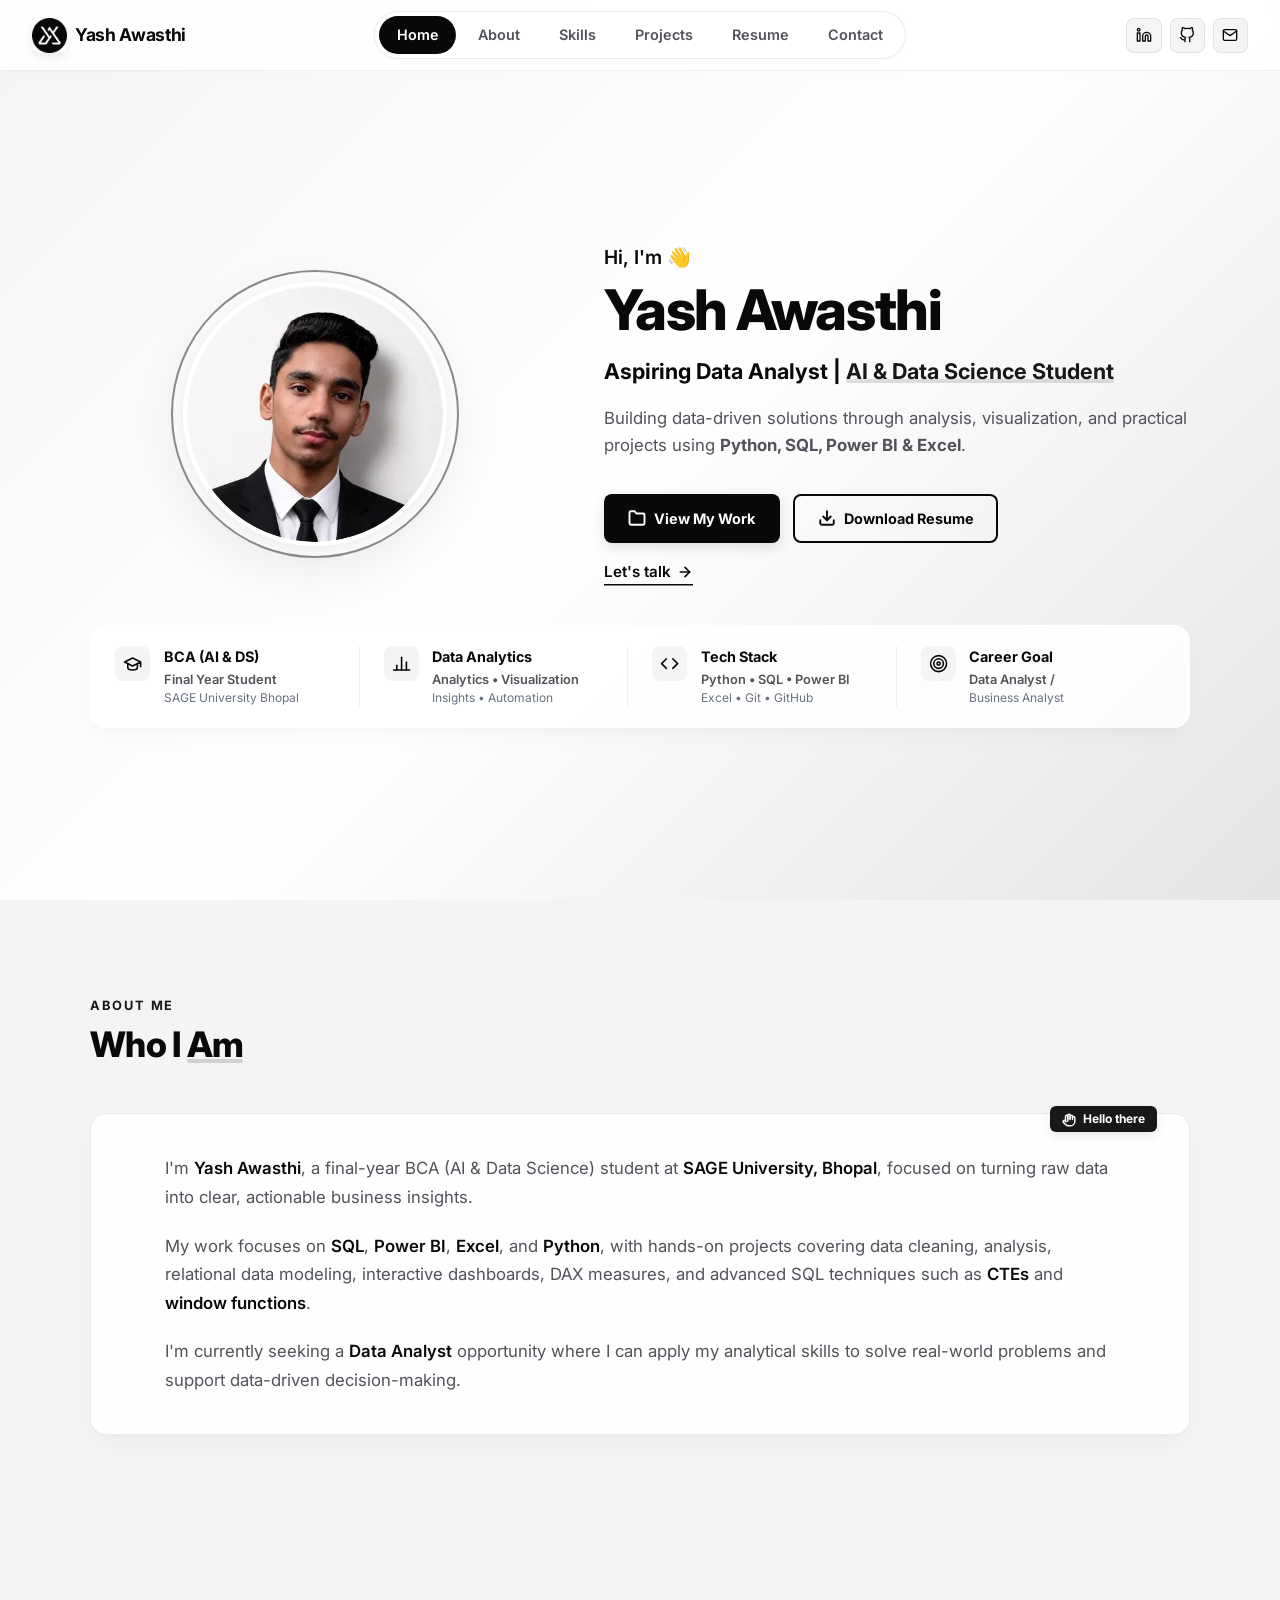
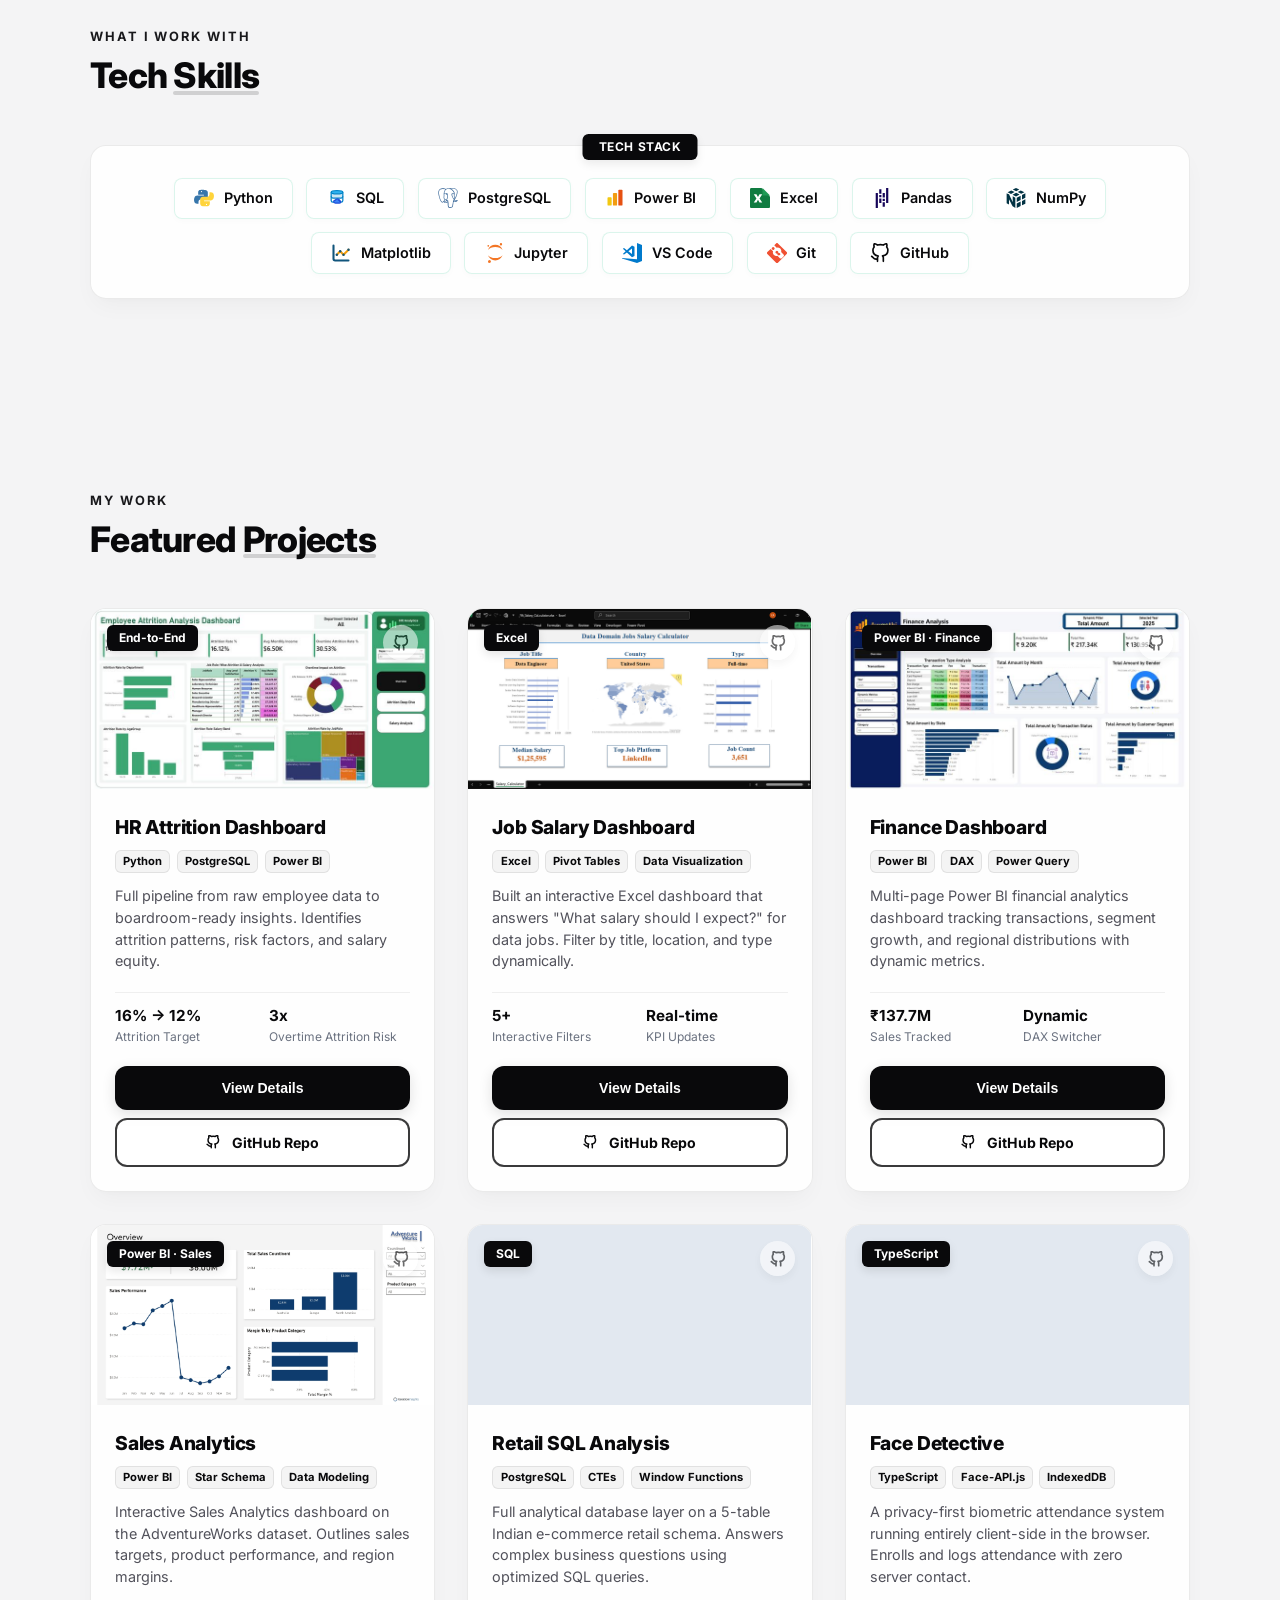
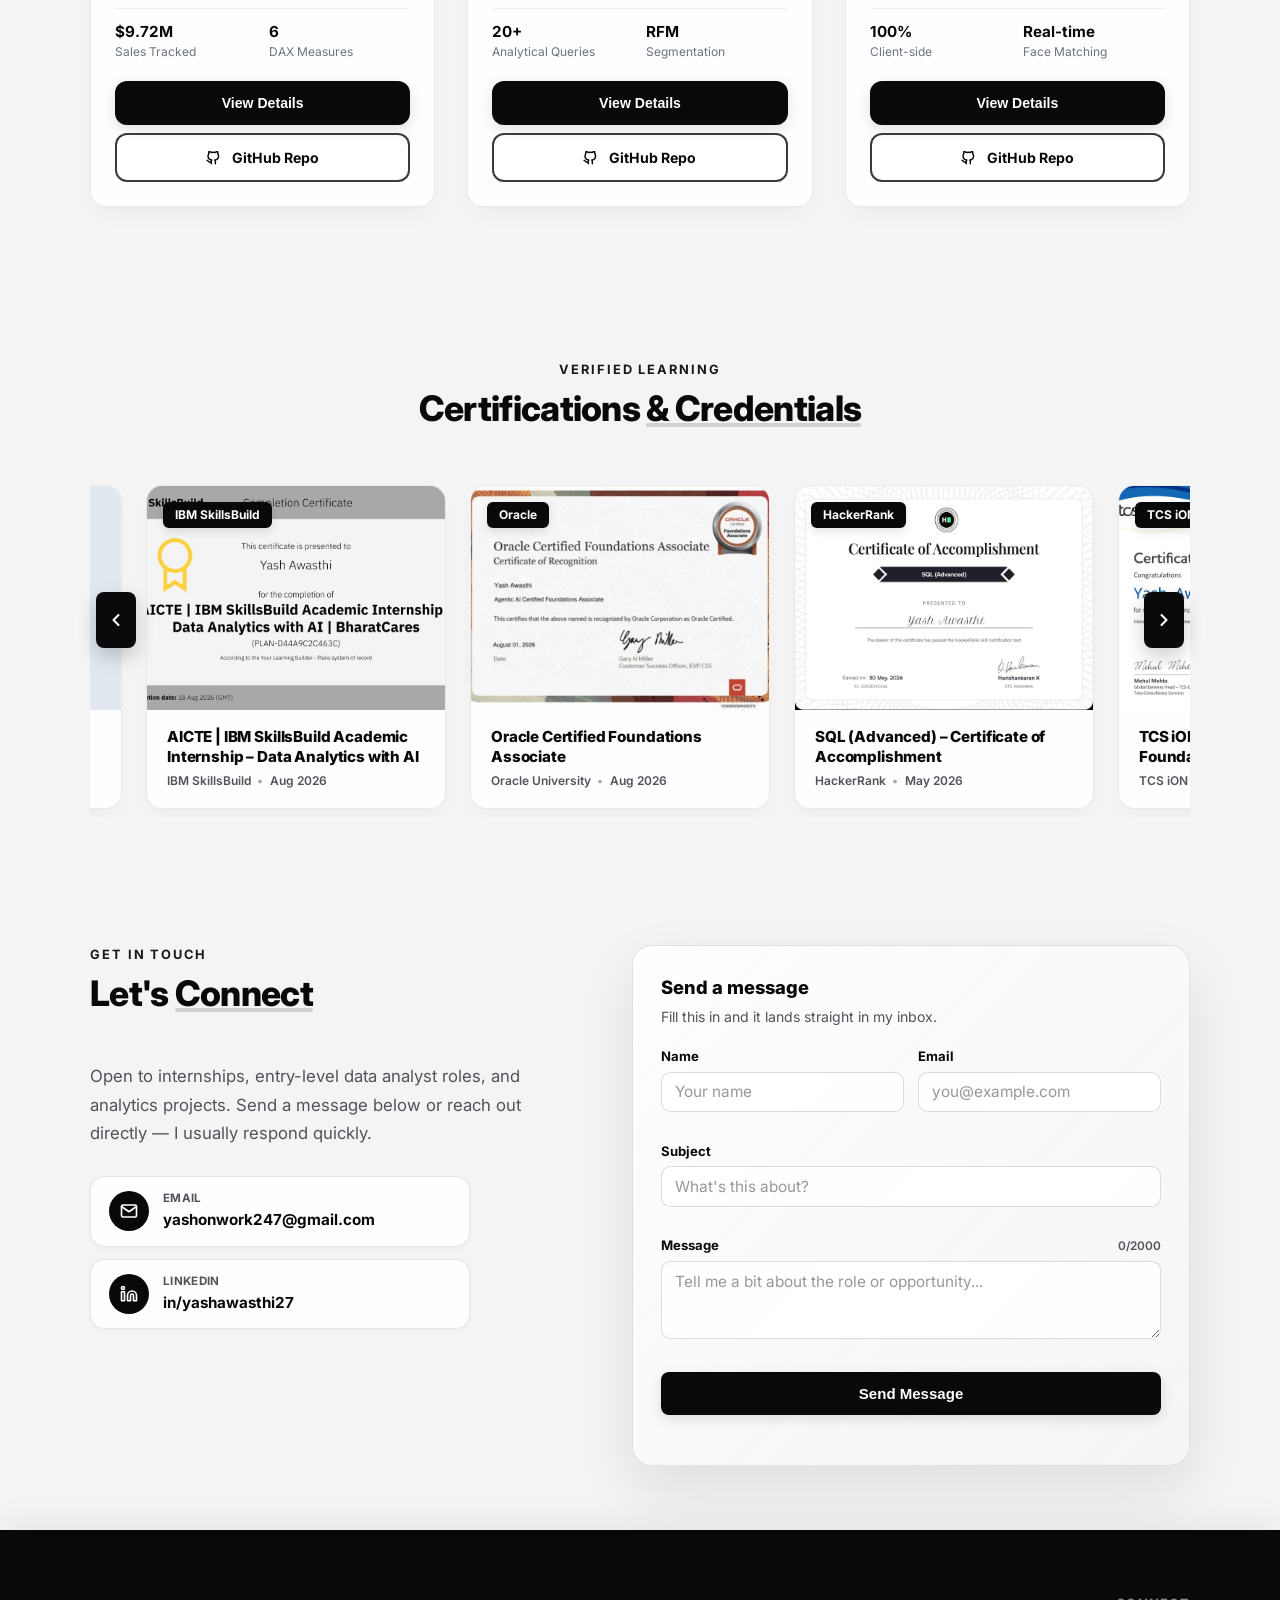
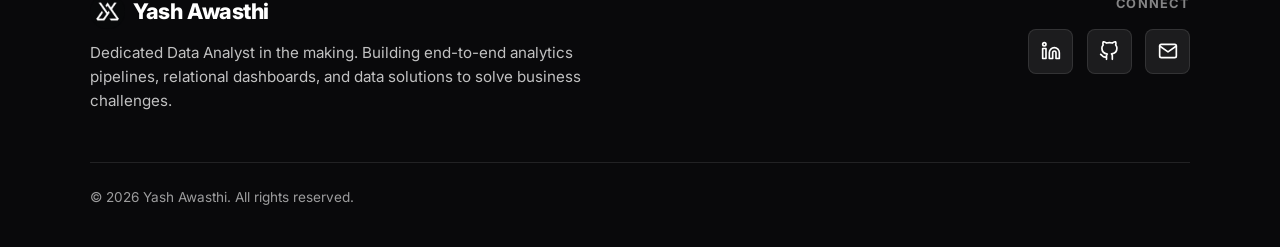
==== index.html @ 6912cba7 "Fix line break in certification title for better readability" ====
<!DOCTYPE html>
<html lang="en" class="preload">

<head>
    <meta charset="UTF-8">
    <meta http-equiv="Cache-Control" content="no-cache, no-store, must-revalidate">
    <meta http-equiv="Pragma" content="no-cache">
    <meta http-equiv="Expires" content="0">
    <meta name="viewport" content="width=device-width, initial-scale=1.0">
    <meta name="description"
        content="Portfolio of Yash Awasthi - Aspiring Data Analyst. Explore my projects in Python, SQL, Power BI & Excel.">
    <meta name="theme-color" content="#09090b">
    <title>Yash Awasthi | Portfolio</title>
    <link rel="canonical" href="https://yashawasthi27.github.io/Portfolio/">
    <link rel="icon" type="image/png" sizes="32x32" href="images/title_logo.png">
    <link rel="apple-touch-icon" sizes="180x180" href="images/title_logo.png">

    <!-- Open Graph / Facebook / LinkedIn / WhatsApp preview --->
    <meta property="og:type" content="website">
    <meta property="og:url" content="https://yashawasthi27.github.io/Portfolio/">
    <meta property="og:title" content="Yash Awasthi | Data Analyst Portfolio">
    <meta property="og:description"
        content="Aspiring Data Analyst. Explore my projects in Python, SQL, Power BI & Excel.">
    <meta property="og:image" content="https://yashawasthi27.github.io/Portfolio/images/og-banner.png">
    <meta property="og:image:width" content="1200">
    <meta property="og:image:height" content="630">
    <meta property="og:image:alt" content="Yash Awasthi - Aspiring Data Analyst Portfolio">
    <meta property="og:site_name" content="Yash Awasthi Portfolio">

    <!-- Twitter Card -->
    <meta name="twitter:card" content="summary_large_image">
    <meta name="twitter:title" content="Yash Awasthi | Data Analyst Portfolio">
    <meta name="twitter:description"
        content="Aspiring Data Analyst. Explore my projects in Python, SQL, Power BI & Excel.">
    <meta name="twitter:image" content="https://yashawasthi27.github.io/Portfolio/images/og-banner.png">

    <link rel="preconnect" href="https://fonts.googleapis.com">
    <link rel="preconnect" href="https://fonts.gstatic.com" crossorigin>
    <link rel="dns-prefetch" href="https://fonts.googleapis.com">
    <link rel="dns-prefetch" href="https://fonts.gstatic.com">
    <link rel="preconnect" href="https://raw.githubusercontent.com">
    <link rel="dns-prefetch" href="https://raw.githubusercontent.com">
    <link href="https://fonts.googleapis.com/css2?family=Inter:wght@400;600;700;800&display=block" rel="stylesheet">
    <link rel="stylesheet" href="./index.css?v=19">

    <!-- Marked.js for markdown parsing -->
    <script src="https://cdn.jsdelivr.net/npm/marked/marked.min.js" defer></script>

    <!-- Lenis smooth-scroll: loaded + initialized before the main deferred
         script below runs (defer scripts execute in source order), and
         gracefully no-ops if the CDN is blocked or the user prefers
         reduced motion (see the main script's Lenis init block). -->
    <link rel="stylesheet" href="https://unpkg.com/lenis@1.3.26/dist/lenis.css">
    <script src="https://unpkg.com/lenis@1.3.26/dist/lenis.min.js" defer></script>

    <!-- Structured data for search engines -->
    <script type="application/ld+json">
    {
        "@context": "https://schema.org",
        "@type": "Person",
        "name": "Yash Awasthi",
        "url": "https://yashawasthi27.github.io/Portfolio/",
        "image": "https://yashawasthi27.github.io/Portfolio/images/og-banner.png",
        "jobTitle": "Aspiring Data Analyst",
        "email": "mailto:yashonwork247@gmail.com",
        "sameAs": [
            "https://www.linkedin.com/in/yashawasthi27/",
            "https://github.com/yashawasthi27"
        ],
        "alumniOf": {
            "@type": "CollegeOrUniversity",
            "name": "SAGE University, Bhopal"
        },
        "knowsAbout": ["Python", "SQL", "Power BI", "Excel", "Data Analysis"]
    }
    </script>
</head>

<body class="preload" oncontextmenu="return false;">

    <!-- Fixed background -->
    <div class="bg-fixed"></div>

    <!-- ════════════ NAVBAR ════════════ -->
    <header class="navbar">
        <a href="#hero" class="logo-container">
            <img src="images/title_logo.png" alt="YA Logo" class="logo-symbol">
            <span class="logo-text">Yash Awasthi</span>
        </a>
        <nav class="nav-pill" id="mainNav">
            <a href="#hero" class="nav-link active" data-section="hero">Home</a>
            <a href="#about" class="nav-link" data-section="about">About</a>
            <a href="#skills" class="nav-link" data-section="skills">Skills</a>
            <a href="#projects" class="nav-link" data-section="projects">Projects</a>
            <a href="resume/Yash_Awasthi_Resume.pdf" class="nav-link resume-preview-trigger"
                rel="noopener noreferrer">Resume</a>
            <a href="#contact" class="nav-link" data-section="contact">Contact</a>
        </nav>
        <div class="navbar-right">
            <div class="navbar-socials">
                <a href="https://www.linkedin.com/in/yashawasthi27/" target="_blank" rel="noopener noreferrer"
                    class="navbar-social-btn">
                    <svg xmlns="http://www.w3.org/2000/svg" width="16" height="16" viewBox="0 0 24 24" fill="none"
                        stroke="currentColor" stroke-width="2" stroke-linecap="round" stroke-linejoin="round">
                        <path d="M16 8a6 6 0 0 1 6 6v7h-4v-7a2 2 0 0 0-4 0v7h-4v-7a6 6 0 0 1 6-6z"></path>
                        <rect x="2" y="9" width="4" height="12"></rect>
                        <circle cx="4" cy="4" r="2"></circle>
                    </svg>
                </a>
                <a href="https://github.com/yashawasthi27" target="_blank" rel="noopener noreferrer"
                    class="navbar-social-btn">
                    <svg xmlns="http://www.w3.org/2000/svg" width="16" height="16" viewBox="0 0 24 24" fill="none"
                        stroke="currentColor" stroke-width="2" stroke-linecap="round" stroke-linejoin="round">
                        <path
                            d="M9 19c-5 1.5-5-2.5-7-3m14 6v-3.87a3.37 3.37 0 0 0-.94-2.61c3.14-.35 6.44-1.54 6.44-7A5.44 5.44 0 0 0 20 4.77 5.07 5.07 0 0 0 19.91 1S18.73.65 16 2.48a13.38 13.38 0 0 0-7 0C6.27.65 5.09 1 5.09 1A5.07 5.07 0 0 0 5 4.77a5.44 5.44 0 0 0-1.5 3.78c0 5.42 3.3 6.61 6.44 7A3.37 3.37 0 0 0 9 18.13V22">
                        </path>
                    </svg>
                </a>
                <a href="mailto:yashonwork247@gmail.com" class="navbar-social-btn" id="heroEmailBtn">
                    <svg xmlns="http://www.w3.org/2000/svg" width="16" height="16" viewBox="0 0 24 24" fill="none"
                        stroke="currentColor" stroke-width="2" stroke-linecap="round" stroke-linejoin="round">
                        <path d="M4 4h16c1.1 0 2 .9 2 2v12c0 1.1-.9 2-2 2H4c-1.1 0-2-.9-2-2V6c0-1.1.9-2 2-2z">
                        </path>
                        <polyline points="22,6 12,13 2,6"></polyline>
                    </svg>
                </a>
            </div>
            <button class="hamburger-btn" id="menuToggle">
                <span class="bar"></span>
                <span class="bar"></span>
                <span class="bar"></span>
            </button>
        </div>
    </header>

    <!-- Mobile Dropdown Menu -->
    <div class="mobile-menu" id="mobileMenu">
        <nav class="mobile-nav-links">
            <a href="#hero" class="mobile-nav-link active" data-section="hero">Home</a>
            <a href="#about" class="mobile-nav-link" data-section="about">About</a>
            <a href="#skills" class="mobile-nav-link" data-section="skills">Skills</a>
            <a href="#projects" class="mobile-nav-link" data-section="projects">Projects</a>
            <a href="resume/Yash_Awasthi_Resume.pdf" class="mobile-nav-link resume-preview-trigger" target="_blank"
                rel="noopener noreferrer">Resume</a>
            <a href="#contact" class="mobile-nav-link" data-section="contact">Contact</a>
        </nav>
    </div>

    <!-- ════════════ HERO ════════════ -->
    <section id="hero">
        <div class="hero-container">
            <div class="hero-grid">
                <!-- Left: Profile picture column -->
                <div class="hero-profile-column">
                    <div class="profile-img-wrapper">
                        <div class="profile-img-glow"></div>
                        <picture>
                            <source srcset="images/original.webp" type="image/webp">
                            <img src="images/original.png" alt="Yash Awasthi" class="profile-img" fetchpriority="high"
                                decoding="async" width="264" height="264">
                        </picture>
                    </div>
                </div>

                <!--- Right: Text column --->
                <div class="hero-text-column">
                    <span class="hero-greeting">Hi, I'm 👋</span>
                    <h1 class="hero-title">Yash Awasthi</h1>
                    <p class="hero-tagline">Aspiring Data Analyst | <span class="highlight"> AI & Data Science Student
                        </span></p>
                    <p class="hero-description">
                        Building data-driven solutions through analysis, visualization, and practical projects using
                        <strong>Python, SQL, Power BI & Excel</strong>.
                    </p>
                    <div class="hero-cta-group">
                        <a href="#projects" class="btn btn-primary">
                            <svg xmlns="http://www.w3.org/2000/svg" width="18" height="18" viewBox="0 0 24 24"
                                fill="none" stroke="currentColor" stroke-width="2.5" stroke-linecap="round"
                                stroke-linejoin="round">
                                <path d="M22 19a2 2 0 0 1-2 2H4a2 2 0 0 1-2-2V5a2 2 0 0 1 2-2h5l2 3h9a2 2 0 0 1 2 2z">
                                </path>
                            </svg>
                            View My Work
                        </a>
                        <a href="resume/Yash_Awasthi_Resume.pdf" class="btn btn-secondary resume-preview-trigger"
                            target="_blank" rel="noopener noreferrer">
                            <svg xmlns="http://www.w3.org/2000/svg" width="18" height="18" viewBox="0 0 24 24"
                                fill="none" stroke="currentColor" stroke-width="2.5" stroke-linecap="round"
                                stroke-linejoin="round">
                                <path d="M21 15v4a2 2 0 0 1-2 2H5a2 2 0 0 1-2-2v-4"></path>
                                <polyline points="7 10 12 15 17 10"></polyline>
                                <line x1="12" y1="15" x2="12" y2="3"></line>
                            </svg>
                            Download Resume
                        </a>
                    </div>

                    <a href="#contact" class="hero-talk-link">
                        Let's talk
                        <svg xmlns="http://www.w3.org/2000/svg" width="16" height="16" viewBox="0 0 24 24" fill="none"
                            stroke="currentColor" stroke-width="2.5" stroke-linecap="round" stroke-linejoin="round"
                            class="hero-talk-link-arrow">
                            <line x1="5" y1="12" x2="19" y2="12"></line>
                            <polyline points="12 5 19 12 12 19"></polyline>
                        </svg>
                    </a>
                </div>
            </div>

            <!-- Quick Overview Strip below hero grid -->
            <div class="overview-strip-container">
                <div class="overview-strip">
                    <!-- Item 1: Education -->
                    <div class="overview-item">
                        <div class="overview-icon-box">
                            <svg xmlns="http://www.w3.org/2000/svg" viewBox="0 0 24 24" fill="none"
                                stroke="currentColor" stroke-width="2" stroke-linecap="round" stroke-linejoin="round">
                                <path d="M22 10v6M2 10l10-5 10 5-10 5z"></path>
                                <path d="M6 12v5c0 2 2 3 6 3s6-1 6-3v-5"></path>
                            </svg>
                        </div>
                        <div class="overview-text">
                            <span class="overview-title">BCA (AI & DS)</span>
                            <span class="overview-val1">Final Year Student</span>
                            <span class="overview-val2">SAGE University Bhopal</span>
                        </div>
                    </div>

                    <!-- Item 2: Focus -->
                    <div class="overview-item">
                        <div class="overview-icon-box">
                            <svg xmlns="http://www.w3.org/2000/svg" viewBox="0 0 24 24" fill="none"
                                stroke="currentColor" stroke-width="2" stroke-linecap="round" stroke-linejoin="round">
                                <line x1="18" y1="20" x2="18" y2="10"></line>
                                <line x1="12" y1="20" x2="12" y2="4"></line>
                                <line x1="6" y1="20" x2="6" y2="14"></line>
                                <line x1="2" y1="20" x2="22" y2="20"></line>
                            </svg>
                        </div>
                        <div class="overview-text">
                            <span class="overview-title">Data Analytics</span>
                            <span class="overview-val1">Analytics • Visualization</span>
                            <span class="overview-val2">Insights • Automation</span>
                        </div>
                    </div>

                    <!-- Item 3: Tech Stack -->
                    <div class="overview-item">
                        <div class="overview-icon-box">
                            <svg xmlns="http://www.w3.org/2000/svg" viewBox="0 0 24 24" fill="none"
                                stroke="currentColor" stroke-width="2" stroke-linecap="round" stroke-linejoin="round">
                                <polyline points="16 18 22 12 16 6"></polyline>
                                <polyline points="8 6 2 12 8 18"></polyline>
                            </svg>
                        </div>
                        <div class="overview-text">
                            <span class="overview-title">Tech Stack</span>
                            <span class="overview-val1">Python • SQL • Power BI</span>
                            <span class="overview-val2">Excel • Git • GitHub</span>
                        </div>
                    </div>

                    <!-- Item 4: Career Goal -->
                    <div class="overview-item">
                        <div class="overview-icon-box">
                            <svg xmlns="http://www.w3.org/2000/svg" viewBox="0 0 24 24" fill="none"
                                stroke="currentColor" stroke-width="2" stroke-linecap="round" stroke-linejoin="round">
                                <circle cx="12" cy="12" r="10"></circle>
                                <circle cx="12" cy="12" r="6"></circle>
                                <circle cx="12" cy="12" r="2"></circle>
                            </svg>
                        </div>
                        <div class="overview-text">
                            <span class="overview-title">Career Goal</span>
                            <span class="overview-val1">Data Analyst /</span>
                            <span class="overview-val2">Business Analyst</span>
                        </div>
                    </div>
                </div>
            </div>
        </div>
    </section>

    <!-- ════════════ ABOUT ════════════ -->
    <section id="about" class="section">
        <div class="section-inner">
            <span class="section-label sr">About me</span>
            <h2 class="section-title sr sr-delay-1">Who I <span>Am</span></h2>

            <div class="about-card sr sr-delay-2">
                <span class="corner-badge">
                    <svg xmlns="http://www.w3.org/2000/svg" width="14" height="14" viewBox="0 0 24 24" fill="none"
                        stroke="currentColor" stroke-width="2.5" stroke-linecap="round" stroke-linejoin="round"
                        style="margin-right: 4px; vertical-align: middle;">
                        <path d="M18 11V6a2 2 0 0 0-2-2v0a2 2 0 0 0-2 2v5" />
                        <path d="M14 10V4a2 2 0 0 0-2-2v0a2 2 0 0 0-2 2v10" />
                        <path d="M10 10.5V6a2 2 0 0 0-2-2v0a2 2 0 0 0-2 2v8" />
                        <path
                            d="M18 8a2 2 0 1 1 4 0v6a8 8 0 0 1-8 8h-2c-2.8 0-4.5-.86-5.99-2.34l-3.6-3.6a2 2 0 0 1 2.83-2.82L7 15" />
                    </svg>
                    Hello there
                </span>
                <div class="about-text">
                    <p>
                        I'm <strong>Yash Awasthi</strong>, a final-year BCA (AI &amp; Data Science) student at
                        <strong>SAGE University, Bhopal</strong>, focused on turning raw data into clear,
                        actionable business insights.
                    </p>
                    <p>
                        My work focuses on <strong>SQL</strong>, <strong>Power BI</strong>, <strong>Excel</strong>,
                        and <strong>Python</strong>, with hands-on projects covering data cleaning, analysis,
                        relational data modeling, interactive dashboards, DAX measures, and advanced SQL
                        techniques such as <strong>CTEs</strong> and <strong>window functions</strong>.
                    </p>
                    <p>
                        I'm currently seeking a <strong>Data Analyst</strong> opportunity where I can apply my
                        analytical skills to solve real-world problems and support data-driven decision-making.
                    </p>
                </div>

                <style>
                    /* About section — scoped overrides only (badge position + inner content width) */
                    .about-card .corner-badge {
                        top: -0.5rem;
                        right: 2rem;
                    }

                    .about-text {
                        max-width: 950px;
                        margin-left: auto;
                        margin-right: auto;
                    }

                    @media (max-width: 768px) {
                        .about-text {
                            max-width: 100%;
                        }
                    }
                </style>
            </div>
        </div>
    </section>

    <!-- ════════════ SKILLS ════════════ -->
    <section id="skills" class="section">
        <div class="section-inner">
            <span class="section-label sr">What I work with</span>
            <h2 class="section-title sr sr-delay-1">Tech <span>Skills</span></h2>

            <div class="skills-container sr sr-delay-2">
                <!-- Visual Skills Strip (Tech Stack Badges) -->
                <div class="skills-visual-strip">
                    <span class="skills-strip-header">Tech Stack</span>
                    <div class="skills-strip-badges">
                        <!-- Python -->
                        <div class="skill-badge">
                            <svg viewBox="0 0 24 24" fill="none" xmlns="http://www.w3.org/2000/svg">
                                <path fill="#3776AB"
                                    d="M11.897 2c-2.42 0-4.57.17-5.32.54-.99.5-1.58 1.48-1.58 2.94v2.52h6.9v1h-7.9c-1.58 0-3 1.11-3.5 2.61-.58 1.78-.58 3.51 0 5.29.42 1.25 1.56 2.1 3.14 2.1h1.76v-2.39c0-1.78 1.42-3.2 3.2-3.2h4.8c1.78 0 3.2-1.42 3.2-3.2V5.48c0-1.78-1.42-3.2-3.2-3.2H11.897zm-2.9 1.5a.75.75 0 1 1 0 1.5.75.75 0 0 1 0-1.5z" />
                                <path fill="#FFD43B"
                                    d="M12.103 22c2.42 0 4.57-.17 5.32-.54.99-.5 1.58-1.48 1.58-2.94v-2.52h-6.9v-1h7.9c1.58 0 3-1.11 3.5-2.61.58-1.78.58-3.51 0-5.29-.42-1.25-1.56-2.1-3.14-2.1h-1.76v2.39c0 1.78-1.42 3.2-3.2 3.2h-4.8c-1.78 0-3.2 1.42-3.2 3.2v4.81c0 1.78 1.42 3.2 3.2 3.2h3.5zm2.9-1.5a.75.75 0 1 1 0-1.5.75.75 0 0 1 0 1.5z" />
                            </svg>
                            <span>Python</span>
                        </div>
                        <!-- SQL -->
                        <div class="skill-badge">
                            <svg viewBox="0 0 24 24" fill="none" xmlns="http://www.w3.org/2000/svg">
                                <ellipse cx="12" cy="5" rx="7" ry="2" fill="#38bdf8" stroke="#0284c7"
                                    stroke-width="1.5" />
                                <path d="M5 5v5c0 1.1.9 2 2 2h10c1.1 0 2-.9 2-2V5" stroke="#0284c7" stroke-width="1.5"
                                    fill="#0284c7" fill-opacity="0.2" />
                                <path d="M5 10v5c0 1.1.9 2 2 2h2" stroke="#0284c7" stroke-width="1.5" />
                                <path d="M15 17h2c1.1 0 2-.9 2-2v-5" stroke="#0284c7" stroke-width="1.5" />
                                <path
                                    d="M15 15.5a2.5 2.5 0 0 0-2.5-2.5c-1.1 0-2.1.7-2.4 1.7A2 2 0 0 0 8 16a2 2 0 0 0 2 2h5a1.5 1.5 0 0 0 0-3h-.5Z"
                                    fill="#3b82f6" stroke="#1d4ed8" stroke-width="1.5" />
                            </svg>
                            <span>SQL</span>
                        </div>
                        <!-- PostgreSQL -->
                        <div class="skill-badge">
                            <svg viewBox="0 0 24 24" fill="none" xmlns="http://www.w3.org/2000/svg">
                                <path fill="#316194"
                                    d="M23.5594 14.7228a.5269.5269 0 0 0-.0563-.1191c-.139-.2632-.4768-.3418-1.0074-.2321-1.6533.3411-2.2935.1312-2.5256-.0191 1.342-2.0482 2.445-4.522 3.0411-6.8297.2714-1.0507.7982-3.5237.1222-4.7316a1.5641 1.5641 0 0 0-.1509-.235C21.6931.9086 19.8007.0248 17.5099.0005c-1.4947-.0158-2.7705.3461-3.1161.4794a9.449 9.449 0 0 0-.5159-.0816 8.044 8.044 0 0 0-1.3114-.1278c-1.1822-.0184-2.2038.2642-3.0498.8406-.8573-.3211-4.7888-1.645-7.2219.0788C.9359 2.1526.3086 3.8733.4302 6.3043c.0409.818.5069 3.334 1.2423 5.7436.4598 1.5065.9387 2.7019 1.4334 3.582.553.9942 1.1259 1.5933 1.7143 1.7895.4474.1491 1.1327.1441 1.8581-.7279.8012-.9635 1.5903-1.8258 1.9446-2.2069.4351.2355.9064.3625 1.39.3772a.0569.0569 0 0 0 .0004.0041 11.0312 11.0312 0 0 0-.2472.3054c-.3389.4302-.4094.5197-1.5002.7443-.3102.064-1.1344.2339-1.1464.8115-.0025.1224.0329.2309.0919.3268.2269.4231.9216.6097 1.015.6331 1.3345.3335 2.5044.092 3.3714-.6787-.017 2.231.0775 4.4174.3454 5.0874.2212.5529.7618 1.9045 2.4692 1.9043.2505 0 .5263-.0291.8296-.0941 1.7819-.3821 2.5557-1.1696 2.855-2.9059.1503-.8707.4016-2.8753.5388-4.1012.0169-.0703.0357-.1207.057-.1362.0007-.0005.0697-.0471.4272.0307a.3673.3673 0 0 0 .0443.0068l.2539.0223.0149.001c.8468.0384 1.9114-.1426 2.5312-.4308.6438-.2988 1.8057-1.0323 1.5951-1.6698zM2.371 11.8765c-.7435-2.4358-1.1779-4.8851-1.2123-5.5719-.1086-2.1714.4171-3.6829 1.5623-4.4927 1.8367-1.2986 4.8398-.5408 6.108-.13-.0032.0032-.0066.0061-.0098.0094-2.0238 2.044-1.9758 5.536-1.9708 5.7495-.0002.0823.0066.1989.0162.3593.0348.5873.0996 1.6804-.0735 2.9184-.1609 1.1504.1937 2.2764.9728 3.0892.0806.0841.1648.1631.2518.2374-.3468.3714-1.1004 1.1926-1.9025 2.1576-.5677.6825-.9597.5517-1.0886.5087-.3919-.1307-.813-.5871-1.2381-1.3223-.4796-.839-.9635-2.0317-1.4155-3.5126zm6.0072 5.0871c-.1711-.0428-.3271-.1132-.4322-.1772.0889-.0394.2374-.0902.4833-.1409 1.2833-.2641 1.4815-.4506 1.9143-1.0002.0992-.126.2116-.2687.3673-.4426a.3549.3549 0 0 0 .0737-.1298c.1708-.1513.2724-.1099.4369-.0417.156.0646.3078.26.3695.4752.0291.1016.0619.2945-.0452.4444-.9043 1.2658-2.2216 1.2494-3.1676 1.0128zm2.094-3.988-.0525.141c-.133.3566-.2567.6881-.3334 1.003-.6674-.0021-1.3168-.2872-1.8105-.8024-.6279-.6551-.9131-1.5664-.7825-2.5004.1828-1.3079.1153-2.4468.079-3.0586-.005-.0857-.0095-.1607-.0122-.2199.2957-.2621 1.6659-.9962 2.6429-.7724.4459.1022.7176.4057.8305.928.5846 2.7038.0774 3.8307-.3302 4.7363-.084.1866-.1633.3629-.2311.5454zm7.3637 4.5725c-.0169.1768-.0358.376-.0618.5959l-.146.4383a.3547.3547 0 0 0-.0182.1077c-.0059.4747-.054.6489-.115.8693-.0634.2292-.1353.4891-.1794 1.0575-.11 1.4143-.8782 2.2267-2.4172 2.5565-1.5155.3251-1.7843-.4968-2.0212-1.2217a6.5824 6.5824 0 0 0-.0769-.2266c-.2154-.5858-.1911-1.4119-.1574-2.5551.0165-.5612-.0249-1.9013-.3302-2.6462.0044-.2932.0106-.5909.019-.8918a.3529.3529 0 0 0-.0153-.1126 1.4927 1.4927 0 0 0-.0439-.208c-.1226-.4283-.4213-.7866-.7797-.9351-.1424-.059-.4038-.1672-.7178-.0869.067-.276.1831-.5875.309-.9249l.0529-.142c.0595-.16.134-.3257.213-.5012.4265-.9476 1.0106-2.2453.3766-5.1772-.2374-1.0981-1.0304-1.6343-2.2324-1.5098-.7207.0746-1.3799.3654-1.7088.5321a5.6716 5.6716 0 0 0-.1958.1041c.0918-1.1064.4386-3.1741 1.7357-4.4823a4.0306 4.0306 0 0 1 .3033-.276.3532.3532 0 0 0 .1447-.0644c.7524-.5706 1.6945-.8506 2.802-.8325.4091.0067.8017.0339 1.1742.081 1.939.3544 3.2439 1.4468 4.0359 2.3827.8143.9623 1.2552 1.9315 1.4312 2.4543-1.3232-.1346-2.2234.1268-2.6797.779-.9926 1.4189.543 4.1729 1.2811 5.4964.1353.2426.2522.4522.2889.5413.2403.5825.5515.9713.7787 1.2552.0696.087.1372.1714.1885.245-.4008.1155-1.1208.3825-1.0552 1.717-.0123.1563-.0423.4469-.0834.8148-.0461.2077-.0702.4603-.0994.7662zm.8905-1.6211c-.0405-.8316.2691-.9185.5967-1.0105a2.8566 2.8566 0 0 0 .135-.0406 1.202 1.202 0 0 0 .1342.103c.5703.3765 1.5823.4213 3.0068.1344-.2016.1769-.5189.3994-.9533.6011-.4098.1903-1.0957.333-1.7473.3636-.7197.0336-1.0859-.0807-1.1721-.151zm.5695-9.2712c-.0059.3508-.0542.6692-.1054 1.0017-.055.3576-.112.7274-.1264 1.1762-.0142.4368.0404.8909.0932 1.3301.1066.887.216 1.8003-.2075 2.7014a3.5272 3.5272 0 0 1-.1876-.3856c-.0527-.1276-.1669-.3326-.3251-.6162-.6156-1.1041-2.0574-3.6896-1.3193-4.7446.3795-.5427 1.3408-.5661 2.1781-.463zm.2284 7.0137a12.3762 12.3762 0 0 0-.0853-.1074l-.0355-.0444c.7262-1.1995.5842-2.3862.4578-3.4385-.0519-.4318-.1009-.8396-.0885-1.2226.0129-.4061.0666-.7543.1185-1.0911.0639-.415.1288-.8443.1109-1.3505.0134-.0531.0188-.1158.0118-.1902-.0457-.4855-.5999-1.938-1.7294-3.253-.6076-.7073-1.4896-1.4972-2.6889-2.0395.5251-.1066 1.2328-.2035 2.0244-.1859 2.0515.0456 3.6746.8135 4.8242 2.2824a.908.908 0 0 1 .0667.1002c.7231 1.3556-.2762 6.2751-2.9867 10.5405zm-8.8166-6.1162c-.025.1794-.3089.4225-.6211.4225a.5821.5821 0 0 1-.0809-.0056c-.1873-.026-.3765-.144-.5059-.3156-.0458-.0605-.1203-.178-.1055-.2844.0055-.0401.0261-.0985.0925-.1488.1182-.0894.3518-.1226.6096-.0867.3163.0441.6426.1938.6113.4186zm7.9305-.4114c.0111.0792-.049.201-.1531.3102-.0683.0717-.212.1961-.4079.2232a.5456.5456 0 0 1-.075.0052c-.2935 0-.5414-.2344-.5607-.3717-.024-.1765.2641-.3106.5611-.352.297-.0414.6111.0088.6356.1851z" />
                            </svg>
                            <span>PostgreSQL</span>
                        </div>
                        <!-- Power BI -->
                        <div class="skill-badge">
                            <svg viewBox="0 0 24 24" fill="none" xmlns="http://www.w3.org/2000/svg">
                                <rect x="3" y="11" width="5" height="10" rx="1" fill="#f2c811" />
                                <rect x="9.5" y="6" width="5" height="15" rx="1" fill="#f29c11" />
                                <rect x="16" y="2" width="5" height="19" rx="1" fill="#e65112" />
                            </svg>
                            <span>Power BI</span>
                        </div>
                        <!-- Excel -->
                        <div class="skill-badge">
                            <svg viewBox="0 0 23 23" fill="none" xmlns="http://www.w3.org/2000/svg">
                                <path
                                    d="M13.25 0H1.5C0.67 0 0 0.67 0 1.5V21.5C0 22.33 0.67 23 1.5 23H21.5C22.33 23 23 22.33 23 21.5V9.75L13.25 0Z"
                                    fill="#107C41" />
                                <path d="M14.375 0V8.625H23L14.375 0Z" fill="#1F9A55" />
                                <path
                                    d="M4.3125 7.1875H7.4375L9.1875 10.375L10.9375 7.1875H14.0625L10.9375 12L14.0625 16.8125H10.9375L9.1875 13.625L7.4375 16.8125H4.3125L7.4375 12L4.3125 7.1875Z"
                                    fill="white" />
                            </svg>
                            <span>Excel</span>
                        </div>
                        <!-- Pandas -->
                        <div class="skill-badge">
                            <svg viewBox="0 0 24 24" fill="none" xmlns="http://www.w3.org/2000/svg">
                                <path
                                    d="M16.922 0h2.623v18.104h-2.623zm-4.126 12.94h2.623v2.57h-2.623zm0-7.037h2.623v5.446h-2.623zm0 11.197h2.623v5.446h-2.623zM4.456 5.896h2.622V24H4.455zm4.213 2.559h2.623v2.57H8.67zm0 4.151h2.623v5.447H8.67zm0-11.187h2.623v5.446H8.67Z"
                                    fill="#150458" />
                            </svg>
                            <span>Pandas</span>
                        </div>
                        <!-- NumPy -->
                        <div class="skill-badge">
                            <svg viewBox="0 0 24 24" fill="none" xmlns="http://www.w3.org/2000/svg">
                                <path fill="#013243"
                                    d="M10.315 4.876L6.3048 2.8517l-4.401 2.1965 4.1186 2.0683zm1.8381.9277l4.2045 2.1223-4.3622 2.1906-4.125-2.0718zm5.6153-2.9213l4.3193 2.1658-3.863 1.9402-4.2131-2.1252zm-1.859-.9329L12.021 0 8.1742 1.9193l4.0068 2.0208zm-3.0401 16.7443V24l4.7107-2.3507-.0053-5.3085zm4.7037-4.2057l-.0052-5.2528-4.6985 2.3356v5.2546zm5.6553-.9845v5.327l-4.0178 2.0052-.0029-5.3028zm0-1.8626V6.4214l-4.0253 2.001.0034 5.2633zM11.2062 11.571L8.0333 9.9756v6.895s-3.8804-8.2564-4.2399-8.998c-.0463-.0957-.2371-.2007-.2858-.2262C2.8118 7.2812.773 6.2485.773 6.2485V18.43l2.8204 1.5076v-6.3674s3.8392 7.3775 3.878 7.458c.0389.0807.4245.8582.8362 1.1314.5485.363 2.8992 1.7766 2.8992 1.7766z" />
                            </svg>
                            <span>NumPy</span>
                        </div>
                        <!-- Matplotlib -->
                        <div class="skill-badge">
                            <svg viewBox="0 0 24 24" fill="none" xmlns="http://www.w3.org/2000/svg">
                                <path d="M3 3v16a2 2 0 002 2h16" stroke="#11557C" stroke-width="2.5"
                                    stroke-linecap="round" stroke-linejoin="round" />
                                <path d="M7 14l4-4 4 4 6-6" stroke="#f59e0b" stroke-width="2.5" stroke-linecap="round"
                                    stroke-linejoin="round" />
                                <circle cx="7" cy="14" r="1.5" fill="#11557C" />
                                <circle cx="11" cy="10" r="1.5" fill="#11557C" />
                                <circle cx="15" cy="14" r="1.5" fill="#11557C" />
                                <circle cx="21" cy="8" r="1.5" fill="#11557C" />
                            </svg>
                            <span>Matplotlib</span>
                        </div>
                        <!-- Jupyter -->
                        <div class="skill-badge">
                            <svg viewBox="0 0 24 24" fill="none" xmlns="http://www.w3.org/2000/svg">
                                <path fill="#F37626"
                                    d="M7.157 22.201A1.784 1.799 0 0 1 5.374 24a1.784 1.799 0 0 1-1.784-1.799 1.784 1.799 0 0 1 1.784-1.799 1.784 1.799 0 0 1 1.783 1.799zM20.582 1.427a1.415 1.427 0 0 1-1.415 1.428 1.415 1.427 0 0 1-1.416-1.428A1.415 1.427 0 0 1 19.167 0a1.415 1.427 0 0 1 1.415 1.427zM4.992 3.336A1.047 1.056 0 0 1 3.946 4.39a1.047 1.056 0 0 1-1.047-1.055A1.047 1.056 0 0 1 3.946 2.28a1.047 1.056 0 0 1 1.046 1.056zm7.336 1.517c3.769 0 7.06 1.38 8.768 3.424a9.363 9.363 0 0 0-3.393-4.547 9.238 9.238 0 0 0-5.377-1.728A9.238 9.238 0 0 0 6.95 3.73a9.363 9.363 0 0 0-3.394 4.547c1.713-2.04 5.004-3.424 8.772-3.424zm.001 13.295c-3.768 0-7.06-1.381-8.768-3.425a9.363 9.363 0 0 0 3.394 4.547A9.238 9.238 0 0 0 12.33 21a9.238 9.238 0 0 0 5.377-1.729 9.363 9.363 0 0 0 3.393-4.547c-1.712 2.044-5.003 3.425-8.772 3.425Z" />
                            </svg>
                            <span>Jupyter</span>
                        </div>
                        <!-- VS Code -->
                        <div class="skill-badge">
                            <svg viewBox="0 0 24 24" fill="none" xmlns="http://www.w3.org/2000/svg">
                                <path fill="#007ACC"
                                    d="M24 2.5v19L18 24 0 18.5v-.561l18 1.545V0zM1 13.111L4.385 10 1 6.889l1.418-.827L5.853 8.65 12 3l3 1.456v11.088L12 17l-6.147-5.65-3.434 2.589zM7.644 10L12 13.283V6.717z" />
                            </svg>
                            <span>VS Code</span>
                        </div>
                        <!-- Git -->
                        <div class="skill-badge">
                            <svg viewBox="0 0 24 24" fill="none" xmlns="http://www.w3.org/2000/svg">
                                <path
                                    d="M23.546 10.93L13.067.452c-.6-.6-1.577-.6-2.178 0L8.711 2.628l2.977 2.977a3.86 3.86 0 0 1 2.502-.016 3.864 3.864 0 0 1 2.766 2.766 3.87 3.87 0 0 1-.03 2.507l2.9 2.9a1.666 1.666 0 0 1-.077 2.37l-2.029 2.029a1.66 1.66 0 0 1-2.3 0l-2.9-2.9a3.855 3.855 0 0 1-2.535-.04 3.864 3.864 0 0 1-2.73-2.73 3.87 3.87 0 0 1 .04-2.536l-2.9-2.9L.453 10.93a1.54 1.54 0 0 0 0 2.178l10.48 10.48c.601.6 1.577.6 2.178 0l10.48-10.48a1.54 1.54 0 0 0 0-2.178zM15.43 14.53a1.666 1.666 0 1 1-2.357-2.357 1.666 1.666 0 0 1 2.357 2.357zm-6.86-6.86a1.666 1.666 0 1 1-2.356-2.356 1.666 1.666 0 0 1 2.356 2.356zm4.5 4.5a1.666 1.666 0 1 1-2.356-2.356 1.666 1.666 0 0 1 2.356 2.356z"
                                    fill="#F05032" />
                            </svg>
                            <span>Git</span>
                        </div>
                        <!-- GitHub -->
                        <div class="skill-badge">
                            <svg xmlns="http://www.w3.org/2000/svg" width="18" height="18" viewBox="0 0 24 24"
                                fill="none" stroke="currentColor" stroke-width="2" stroke-linecap="round"
                                stroke-linejoin="round">
                                <path
                                    d="M9 19c-5 1.5-5-2.5-7-3m14 6v-3.87a3.37 3.37 0 0 0-.94-2.61c3.14-.35 6.44-1.54 6.44-7A5.44 5.44 0 0 0 20 4.77 5.07 5.07 0 0 0 19.91 1S18.73.65 16 2.48a13.38 13.38 0 0 0-7 0C6.27.65 5.09 1 5.09 1A5.07 5.07 0 0 0 5 4.77a5.44 5.44 0 0 0-1.5 3.78c0 5.42 3.3 6.61 6.44 7A3.37 3.37 0 0 0 9 18.13V22" />
                            </svg>
                            <span>GitHub</span>
                        </div>
                    </div>
                </div>
            </div>
        </div>
    </section>

    <!-- ════════════ PROJECTS ════════════ -->
    <section id="projects" class="section">
        <div class="section-inner">
            <span class="section-label sr">My Work</span>
            <h2 class="section-title sr sr-delay-1">Featured <span>Projects</span></h2>

            <!-- Projects Grid -->
            <div class="projects-grid">
                <!-- Project 1: End-to-End HR Analytics Dashboard (Flagship) -->
                <div class="project-card sr">
                    <div class="project-card-image-wrapper">
                        <img src="images/projects/hr-analytics.jpg" alt="HR Analytics Dashboard"
                            class="project-card-image" loading="lazy" decoding="async" fetchpriority="low" width="340"
                            height="180">
                        <span class="project-card-badge">End-to-End</span>
                        <a href="https://github.com/yashawasthi27/HR-Analytics-Dashboard" target="_blank"
                            rel="noopener noreferrer" class="project-card-github">
                            <svg xmlns="http://www.w3.org/2000/svg" width="16" height="16" viewBox="0 0 24 24"
                                fill="none" stroke="currentColor" stroke-width="2.5" stroke-linecap="round"
                                stroke-linejoin="round">
                                <path
                                    d="M9 19c-5 1.5-5-2.5-7-3m14 6v-3.87a3.37 3.37 0 0 0-.94-2.61c3.14-.35 6.44-1.54 6.44-7A5.44 5.44 0 0 0 20 4.77 5.07 5.07 0 0 0 19.91 1S18.73.65 16 2.48a13.38 13.38 0 0 0-7 0C6.27.65 5.09 1 5.09 1A5.07 5.07 0 0 0 5 4.77a5.44 5.44 0 0 0-1.5 3.78c0 5.42 3.3 6.61 6.44 7A3.37 3.37 0 0 0 9 18.13V22">
                                </path>
                            </svg>
                        </a>
                    </div>
                    <div class="project-card-content">
                        <h3 class="project-card-title">HR Attrition Dashboard</h3>
                        <div class="project-card-tags">
                            <span class="project-card-tag">Python</span>
                            <span class="project-card-tag">PostgreSQL</span>
                            <span class="project-card-tag">Power BI</span>
                        </div>
                        <p class="project-card-description">Full pipeline from raw employee data to boardroom-ready
                            insights. Identifies attrition patterns, risk factors, and salary equity.</p>
                        <div class="project-card-stats">
                            <div class="project-card-stat">
                                <span class="project-card-stat-val">16% → 12%</span>
                                <span class="project-card-stat-label">Attrition Target</span>
                            </div>
                            <div class="project-card-stat">
                                <span class="project-card-stat-val">3x</span>
                                <span class="project-card-stat-label">Overtime Attrition Risk</span>
                            </div>
                        </div>
                        <div class="project-card-footer">
                            <button class="btn btn-primary project-card-btn view-details-btn" data-project="hranalytics"
                                data-category="End-to-End" data-title="End-to-End HR Analytics Dashboard"
                                data-repo="https://github.com/yashawasthi27/HR-Analytics-Dashboard">
                                View Details
                            </button>
                            <a href="https://github.com/yashawasthi27/HR-Analytics-Dashboard" target="_blank"
                                rel="noopener noreferrer" class="btn btn-secondary project-card-btn github-repo-btn">
                                <svg xmlns="http://www.w3.org/2000/svg" width="14" height="14" viewBox="0 0 24 24"
                                    fill="none" stroke="currentColor" stroke-width="2.5" stroke-linecap="round"
                                    stroke-linejoin="round" style="margin-right: 4px; vertical-align: middle;">
                                    <path
                                        d="M9 19c-5 1.5-5-2.5-7-3m14 6v-3.87a3.37 3.37 0 0 0-.94-2.61c3.14-.35 6.44-1.54 6.44-7A5.44 5.44 0 0 0 20 4.77 5.07 5.07 0 0 0 19.91 1S18.73.65 16 2.48a13.38 13.38 0 0 0-7 0C6.27.65 5.09 1 5.09 1A5.07 5.07 0 0 0 5 4.77a5.44 5.44 0 0 0-1.5 3.78c0 5.42 3.3 6.61 6.44 7A3.37 3.37 0 0 0 9 18.13V22">
                                    </path>
                                </svg>
                                GitHub Repo
                            </a>
                        </div>
                    </div>
                </div>

                <!-- Project 2: Excel Salary Dashboard -->
                <div class="project-card sr sr-delay-1">
                    <div class="project-card-image-wrapper">
                        <img src="images/projects/excel-dashboard.png" alt="Excel Job Salary Dashboard"
                            class="project-card-image" loading="lazy" decoding="async" fetchpriority="low" width="340"
                            height="180">
                        <span class="project-card-badge">Excel</span>
                        <a href="https://github.com/yashawasthi27/Excel_Project" target="_blank"
                            rel="noopener noreferrer" class="project-card-github">
                            <svg xmlns="http://www.w3.org/2000/svg" width="16" height="16" viewBox="0 0 24 24"
                                fill="none" stroke="currentColor" stroke-width="2.5" stroke-linecap="round"
                                stroke-linejoin="round">
                                <path
                                    d="M9 19c-5 1.5-5-2.5-7-3m14 6v-3.87a3.37 3.37 0 0 0-.94-2.61c3.14-.35 6.44-1.54 6.44-7A5.44 5.44 0 0 0 20 4.77 5.07 5.07 0 0 0 19.91 1S18.73.65 16 2.48a13.38 13.38 0 0 0-7 0C6.27.65 5.09 1 5.09 1A5.07 5.07 0 0 0 5 4.77a5.44 5.44 0 0 0-1.5 3.78c0 5.42 3.3 6.61 6.44 7A3.37 3.37 0 0 0 9 18.13V22">
                                </path>
                            </svg>
                        </a>
                    </div>
                    <div class="project-card-content">
                        <h3 class="project-card-title">Job Salary Dashboard</h3>
                        <div class="project-card-tags">
                            <span class="project-card-tag">Excel</span>
                            <span class="project-card-tag">Pivot Tables</span>
                            <span class="project-card-tag">Data Visualization</span>
                        </div>
                        <p class="project-card-description">Built an interactive Excel dashboard that answers "What
                            salary should I expect?" for data jobs. Filter by title, location, and type dynamically.</p>
                        <div class="project-card-stats">
                            <div class="project-card-stat">
                                <span class="project-card-stat-val">5+</span>
                                <span class="project-card-stat-label">Interactive Filters</span>
                            </div>
                            <div class="project-card-stat">
                                <span class="project-card-stat-val">Real-time</span>
                                <span class="project-card-stat-label">KPI Updates</span>
                            </div>
                        </div>
                        <div class="project-card-footer">
                            <button class="btn btn-primary project-card-btn view-details-btn" data-project="excel"
                                data-category="Excel" data-title="Excel Job Salary Dashboard"
                                data-repo="https://github.com/yashawasthi27/Excel_Project">
                                View Details
                            </button>
                            <a href="https://github.com/yashawasthi27/Excel_Project" target="_blank"
                                rel="noopener noreferrer" class="btn btn-secondary project-card-btn github-repo-btn">
                                <svg xmlns="http://www.w3.org/2000/svg" width="14" height="14" viewBox="0 0 24 24"
                                    fill="none" stroke="currentColor" stroke-width="2.5" stroke-linecap="round"
                                    stroke-linejoin="round" style="margin-right: 4px; vertical-align: middle;">
                                    <path
                                        d="M9 19c-5 1.5-5-2.5-7-3m14 6v-3.87a3.37 3.37 0 0 0-.94-2.61c3.14-.35 6.44-1.54 6.44-7A5.44 5.44 0 0 0 20 4.77 5.07 5.07 0 0 0 19.91 1S18.73.65 16 2.48a13.38 13.38 0 0 0-7 0C6.27.65 5.09 1 5.09 1A5.07 5.07 0 0 0 5 4.77a5.44 5.44 0 0 0-1.5 3.78c0 5.42 3.3 6.61 6.44 7A3.37 3.37 0 0 0 9 18.13V22">
                                    </path>
                                </svg>
                                GitHub Repo
                            </a>
                        </div>
                    </div>
                </div>

                <!-- Project 3: Finance Analysis Dashboard -->
                <div class="project-card sr sr-delay-2">
                    <div class="project-card-image-wrapper">
                        <img src="images/projects/finance-dashboard.jpg" alt="Finance Analysis Dashboard"
                            class="project-card-image" loading="lazy" decoding="async" fetchpriority="low" width="340"
                            height="180">
                        <span class="project-card-badge">Power BI · Finance</span>
                        <a href="https://github.com/yashawasthi27/Finance-Analysis-Dashboard" target="_blank"
                            rel="noopener noreferrer" class="project-card-github">
                            <svg xmlns="http://www.w3.org/2000/svg" width="16" height="16" viewBox="0 0 24 24"
                                fill="none" stroke="currentColor" stroke-width="2.5" stroke-linecap="round"
                                stroke-linejoin="round">
                                <path
                                    d="M9 19c-5 1.5-5-2.5-7-3m14 6v-3.87a3.37 3.37 0 0 0-.94-2.61c3.14-.35 6.44-1.54 6.44-7A5.44 5.44 0 0 0 20 4.77 5.07 5.07 0 0 0 19.91 1S18.73.65 16 2.48a13.38 13.38 0 0 0-7 0C6.27.65 5.09 1 5.09 1A5.07 5.07 0 0 0 5 4.77a5.44 5.44 0 0 0-1.5 3.78c0 5.42 3.3 6.61 6.44 7A3.37 3.37 0 0 0 9 18.13V22">
                                </path>
                            </svg>
                        </a>
                    </div>
                    <div class="project-card-content">
                        <h3 class="project-card-title">Finance Dashboard</h3>
                        <div class="project-card-tags">
                            <span class="project-card-tag">Power BI</span>
                            <span class="project-card-tag">DAX</span>
                            <span class="project-card-tag">Power Query</span>
                        </div>
                        <p class="project-card-description">Multi-page Power BI financial analytics dashboard tracking
                            transactions, segment growth, and regional distributions with dynamic metrics.</p>
                        <div class="project-card-stats">
                            <div class="project-card-stat">
                                <span class="project-card-stat-val">₹137.7M</span>
                                <span class="project-card-stat-label">Sales Tracked</span>
                            </div>
                            <div class="project-card-stat">
                                <span class="project-card-stat-val">Dynamic</span>
                                <span class="project-card-stat-label">DAX Switcher</span>
                            </div>
                        </div>
                        <div class="project-card-footer">
                            <button class="btn btn-primary project-card-btn view-details-btn"
                                data-project="financepowerbi" data-category="Power BI"
                                data-title="Finance Analysis Dashboard"
                                data-repo="https://github.com/yashawasthi27/Finance-Analysis-Dashboard">
                                View Details
                            </button>
                            <a href="https://github.com/yashawasthi27/Finance-Analysis-Dashboard" target="_blank"
                                rel="noopener noreferrer" class="btn btn-secondary project-card-btn github-repo-btn">
                                <svg xmlns="http://www.w3.org/2000/svg" width="14" height="14" viewBox="0 0 24 24"
                                    fill="none" stroke="currentColor" stroke-width="2.5" stroke-linecap="round"
                                    stroke-linejoin="round" style="margin-right: 4px; vertical-align: middle;">
                                    <path
                                        d="M9 19c-5 1.5-5-2.5-7-3m14 6v-3.87a3.37 3.37 0 0 0-.94-2.61c3.14-.35 6.44-1.54 6.44-7A5.44 5.44 0 0 0 20 4.77 5.07 5.07 0 0 0 19.91 1S18.73.65 16 2.48a13.38 13.38 0 0 0-7 0C6.27.65 5.09 1 5.09 1A5.07 5.07 0 0 0 5 4.77a5.44 5.44 0 0 0-1.5 3.78c0 5.42 3.3 6.61 6.44 7A3.37 3.37 0 0 0 9 18.13V22">
                                    </path>
                                </svg>
                                GitHub Repo
                            </a>
                        </div>
                    </div>
                </div>

                <!-- Project 4: Sales Analytics Dashboard --->
                <div class="project-card sr sr-delay-1">
                    <div class="project-card-image-wrapper">
                        <img src="images/projects/powerbi-sales.jpg" alt="Sales Analytics Dashboard"
                            class="project-card-image" loading="lazy" decoding="async" fetchpriority="low" width="340"
                            height="180">
                        <span class="project-card-badge">Power BI · Sales</span>
                        <a href="https://github.com/yashawasthi27/Power_BI_Project" target="_blank"
                            rel="noopener noreferrer" class="project-card-github">
                            <svg xmlns="http://www.w3.org/2000/svg" width="16" height="16" viewBox="0 0 24 24"
                                fill="none" stroke="currentColor" stroke-width="2.5" stroke-linecap="round"
                                stroke-linejoin="round">
                                <path
                                    d="M9 19c-5 1.5-5-2.5-7-3m14 6v-3.87a3.37 3.37 0 0 0-.94-2.61c3.14-.35 6.44-1.54 6.44-7A5.44 5.44 0 0 0 20 4.77 5.07 5.07 0 0 0 19.91 1S18.73.65 16 2.48a13.38 13.38 0 0 0-7 0C6.27.65 5.09 1 5.09 1A5.07 5.07 0 0 0 5 4.77a5.44 5.44 0 0 0-1.5 3.78c0 5.42 3.3 6.61 6.44 7A3.37 3.37 0 0 0 9 18.13V22">
                                </path>
                            </svg>
                        </a>
                    </div>
                    <div class="project-card-content">
                        <h3 class="project-card-title">Sales Analytics</h3>
                        <div class="project-card-tags">
                            <span class="project-card-tag">Power BI</span>
                            <span class="project-card-tag">Star Schema</span>
                            <span class="project-card-tag">Data Modeling</span>
                        </div>
                        <p class="project-card-description">Interactive Sales Analytics dashboard on the AdventureWorks
                            dataset. Outlines sales targets, product performance, and region margins.</p>
                        <div class="project-card-stats">
                            <div class="project-card-stat">
                                <span class="project-card-stat-val">$9.72M</span>
                                <span class="project-card-stat-label">Sales Tracked</span>
                            </div>
                            <div class="project-card-stat">
                                <span class="project-card-stat-val">6</span>
                                <span class="project-card-stat-label">DAX Measures</span>
                            </div>
                        </div>
                        <div class="project-card-footer">
                            <button class="btn btn-primary project-card-btn view-details-btn" data-project="powerbi"
                                data-category="Power BI" data-title="Power BI Sales Analytics Dashboard"
                                data-repo="https://github.com/yashawasthi27/Power_BI_Project">
                                View Details
                            </button>
                            <a href="https://github.com/yashawasthi27/Power_BI_Project" target="_blank"
                                rel="noopener noreferrer" class="btn btn-secondary project-card-btn github-repo-btn">
                                <svg xmlns="http://www.w3.org/2000/svg" width="14" height="14" viewBox="0 0 24 24"
                                    fill="none" stroke="currentColor" stroke-width="2.5" stroke-linecap="round"
                                    stroke-linejoin="round" style="margin-right: 4px; vertical-align: middle;">
                                    <path
                                        d="M9 19c-5 1.5-5-2.5-7-3m14 6v-3.87a3.37 3.37 0 0 0-.94-2.61c3.14-.35 6.44-1.54 6.44-7A5.44 5.44 0 0 0 20 4.77 5.07 5.07 0 0 0 19.91 1S18.73.65 16 2.48a13.38 13.38 0 0 0-7 0C6.27.65 5.09 1 5.09 1A5.07 5.07 0 0 0 5 4.77a5.44 5.44 0 0 0-1.5 3.78c0 5.42 3.3 6.61 6.44 7A3.37 3.37 0 0 0 9 18.13V22">
                                    </path>
                                </svg>
                                GitHub Repo
                            </a>
                        </div>
                    </div>
                </div>

                <!-- Project 5: E-Commerce Retail SQL Analysis -->
                <div class="project-card sr sr-delay-2">
                    <div class="project-card-image-wrapper">
                        <img src="images/projects/sql-analysis.png" alt="SQL retail analysis query preview"
                            class="project-card-image" loading="lazy" decoding="async" fetchpriority="low" width="340"
                            height="180">
                        <span class="project-card-badge">SQL</span>
                        <a href="https://github.com/yashawasthi27/sql-ecommerce-analysis" target="_blank"
                            rel="noopener noreferrer" class="project-card-github">
                            <svg xmlns="http://www.w3.org/2000/svg" width="16" height="16" viewBox="0 0 24 24"
                                fill="none" stroke="currentColor" stroke-width="2.5" stroke-linecap="round"
                                stroke-linejoin="round">
                                <path
                                    d="M9 19c-5 1.5-5-2.5-7-3m14 6v-3.87a3.37 3.37 0 0 0-.94-2.61c3.14-.35 6.44-1.54 6.44-7A5.44 5.44 0 0 0 20 4.77 5.07 5.07 0 0 0 19.91 1S18.73.65 16 2.48a13.38 13.38 0 0 0-7 0C6.27.65 5.09 1 5.09 1A5.07 5.07 0 0 0 5 4.77a5.44 5.44 0 0 0-1.5 3.78c0 5.42 3.3 6.61 6.44 7A3.37 3.37 0 0 0 9 18.13V22">
                                </path>
                            </svg>
                        </a>
                    </div>
                    <div class="project-card-content">
                        <h3 class="project-card-title">Retail SQL Analysis</h3>
                        <div class="project-card-tags">
                            <span class="project-card-tag">PostgreSQL</span>
                            <span class="project-card-tag">CTEs</span>
                            <span class="project-card-tag">Window Functions</span>
                        </div>
                        <p class="project-card-description">Full analytical database layer on a 5-table Indian
                            e-commerce retail schema. Answers complex business questions using optimized SQL queries.
                        </p>
                        <div class="project-card-stats">
                            <div class="project-card-stat">
                                <span class="project-card-stat-val">20+</span>
                                <span class="project-card-stat-label">Analytical Queries</span>
                            </div>
                            <div class="project-card-stat">
                                <span class="project-card-stat-val">RFM</span>
                                <span class="project-card-stat-label">Segmentation</span>
                            </div>
                        </div>
                        <div class="project-card-footer">
                            <button class="btn btn-primary project-card-btn view-details-btn" data-project="sql"
                                data-category="SQL" data-title="SQL E-Commerce Retail Analysis"
                                data-repo="https://github.com/yashawasthi27/sql-ecommerce-analysis">
                                View Details
                            </button>
                            <a href="https://github.com/yashawasthi27/sql-ecommerce-analysis" target="_blank"
                                rel="noopener noreferrer" class="btn btn-secondary project-card-btn github-repo-btn">
                                <svg xmlns="http://www.w3.org/2000/svg" width="14" height="14" viewBox="0 0 24 24"
                                    fill="none" stroke="currentColor" stroke-width="2.5" stroke-linecap="round"
                                    stroke-linejoin="round" style="margin-right: 4px; vertical-align: middle;">
                                    <path
                                        d="M9 19c-5 1.5-5-2.5-7-3m14 6v-3.87a3.37 3.37 0 0 0-.94-2.61c3.14-.35 6.44-1.54 6.44-7A5.44 5.44 0 0 0 20 4.77 5.07 5.07 0 0 0 19.91 1S18.73.65 16 2.48a13.38 13.38 0 0 0-7 0C6.27.65 5.09 1 5.09 1A5.07 5.07 0 0 0 5 4.77a5.44 5.44 0 0 0-1.5 3.78c0 5.42 3.3 6.61 6.44 7A3.37 3.37 0 0 0 9 18.13V22">
                                    </path>
                                </svg>
                                GitHub Repo
                            </a>
                        </div>
                    </div>
                </div>

                <!-- Project 6: Face Detective (Biometrics) -->
                <div class="project-card sr sr-delay-3">
                    <div class="project-card-image-wrapper">
                        <img src="images/projects/face-detective.png" alt="Face Detective" class="project-card-image"
                            loading="lazy" decoding="async" fetchpriority="low" width="340" height="180">
                        <span class="project-card-badge">TypeScript</span>
                        <a href="https://github.com/yashawasthi27/Face_Detective" target="_blank"
                            rel="noopener noreferrer" class="project-card-github">
                            <svg xmlns="http://www.w3.org/2000/svg" width="16" height="16" viewBox="0 0 24 24"
                                fill="none" stroke="currentColor" stroke-width="2.5" stroke-linecap="round"
                                stroke-linejoin="round">
                                <path
                                    d="M9 19c-5 1.5-5-2.5-7-3m14 6v-3.87a3.37 3.37 0 0 0-.94-2.61c3.14-.35 6.44-1.54 6.44-7A5.44 5.44 0 0 0 20 4.77 5.07 5.07 0 0 0 19.91 1S18.73.65 16 2.48a13.38 13.38 0 0 0-7 0C6.27.65 5.09 1 5.09 1A5.07 5.07 0 0 0 5 4.77a5.44 5.44 0 0 0-1.5 3.78c0 5.42 3.3 6.61 6.44 7A3.37 3.37 0 0 0 9 18.13V22">
                                </path>
                            </svg>
                        </a>
                    </div>
                    <div class="project-card-content">
                        <h3 class="project-card-title">Face Detective</h3>
                        <div class="project-card-tags">
                            <span class="project-card-tag">TypeScript</span>
                            <span class="project-card-tag">Face-API.js</span>
                            <span class="project-card-tag">IndexedDB</span>
                        </div>
                        <p class="project-card-description">A privacy-first biometric attendance system running entirely
                            client-side in the browser. Enrolls and logs attendance with zero server contact.</p>
                        <div class="project-card-stats">
                            <div class="project-card-stat">
                                <span class="project-card-stat-val">100%</span>
                                <span class="project-card-stat-label">Client-side</span>
                            </div>
                            <div class="project-card-stat">
                                <span class="project-card-stat-val">Real-time</span>
                                <span class="project-card-stat-label">Face Matching</span>
                            </div>
                        </div>
                        <div class="project-card-footer">
                            <button class="btn btn-primary project-card-btn view-details-btn" data-project="python"
                                data-category="TypeScript" data-title="Face Detective (Biometrics)"
                                data-repo="https://github.com/yashawasthi27/Face_Detective">
                                View Details
                            </button>
                            <a href="https://github.com/yashawasthi27/Face_Detective" target="_blank"
                                rel="noopener noreferrer" class="btn btn-secondary project-card-btn github-repo-btn">
                                <svg xmlns="http://www.w3.org/2000/svg" width="14" height="14" viewBox="0 0 24 24"
                                    fill="none" stroke="currentColor" stroke-width="2.5" stroke-linecap="round"
                                    stroke-linejoin="round" style="margin-right: 4px; vertical-align: middle;">
                                    <path
                                        d="M9 19c-5 1.5-5-2.5-7-3m14 6v-3.87a3.37 3.37 0 0 0-.94-2.61c3.14-.35 6.44-1.54 6.44-7A5.44 5.44 0 0 0 20 4.77 5.07 5.07 0 0 0 19.91 1S18.73.65 16 2.48a13.38 13.38 0 0 0-7 0C6.27.65 5.09 1 5.09 1A5.07 5.07 0 0 0 5 4.77a5.44 5.44 0 0 0-1.5 3.78c0 5.42 3.3 6.61 6.44 7A3.37 3.37 0 0 0 9 18.13V22">
                                    </path>
                                </svg>
                                GitHub Repo
                            </a>
                        </div>
                    </div>
                </div>
            </div>
        </div>
    </section>

    <!-- ════════════ CERTIFICATIONS ════════════ -->
    <section id="certifications" class="section">
        <div class="section-inner">
            <span class="section-label sr">Verified Learning</span>
            <h2 class="section-title sr sr-delay-1">Certifications <span>& Credentials</span></h2>

            <div class="certs-marquee" id="certsMarquee">
                <button class="certs-nav certs-nav-prev" id="certsPrevBtn" type="button"
                    aria-label="Previous certificate">
                    <svg xmlns="http://www.w3.org/2000/svg" width="20" height="20" viewBox="0 0 24 24" fill="none"
                        stroke="currentColor" stroke-width="2.5" stroke-linecap="round" stroke-linejoin="round">
                        <polyline points="15 18 9 12 15 6"></polyline>
                    </svg>
                </button>
                <div class="certs-grid" id="certsTrack">
                    <!-- Cert 1: IBM SkillsBuild -->
                    <div class="cert-card sr" tabindex="0" role="button"
                        aria-label="View AICTE | IBM SkillsBuild Academic Internship - Data Analytics with AI certificate"
                        data-cert-img="images/certs/ibm-skillsbuild-data-analytics-ai.jpg"
                        data-cert-title="AICTE | IBM SkillsBuild Academic Internship - Data Analytics with AI | BharatCares"
                        data-cert-issuer="IBM SkillsBuild · BharatCares" data-cert-date="Aug 2026"
                        data-cert-skills="Data Analytics,Artificial Intelligence (AI),IBM SkillsBuild">
                        <div class="cert-card-thumb">
                            <img src="images/certs/ibm-skillsbuild-data-analytics-ai.jpg"
                                alt="AICTE | IBM SkillsBuild Academic Internship - Data Analytics with AI certificate"
                                class="cert-card-image" loading="lazy" decoding="async" fetchpriority="low" width="340"
                                height="240">
                            <span class="project-card-badge cert-card-badge">IBM SkillsBuild</span>
                            <div class="cert-card-scrim">
                                <span class="cert-card-view-pill">
                                    <svg xmlns="http://www.w3.org/2000/svg" width="15" height="15" viewBox="0 0 24 24"
                                        fill="none" stroke="currentColor" stroke-width="2.2" stroke-linecap="round"
                                        stroke-linejoin="round">
                                        <path d="M1 12s4-8 11-8 11 8 11 8-4 8-11 8-11-8-11-8z"></path>
                                        <circle cx="12" cy="12" r="3"></circle>
                                    </svg>
                                    View Certificate
                                </span>
                            </div>
                        </div>
                        <div class="cert-card-body">
                            <h3 class="cert-card-title">AICTE | IBM SkillsBuild Academic Internship – Data Analytics with AI</h3>
                            <div class="cert-card-meta">
                                <span>IBM SkillsBuild</span>
                                <span class="cert-card-dot" aria-hidden="true">•</span>
                                <span>Aug 2026</span>
                            </div>
                        </div>
                    </div>

                    <!-- Cert 2: Oracle -->
                    <div class="cert-card sr sr-delay-1" tabindex="0" role="button"
                        aria-label="View Oracle Certified Foundations Associate certificate"
                        data-cert-img="images/certs/oracle-foundations-associate.jpg"
                        data-cert-title="Oracle Certified Foundations Associate" data-cert-issuer="Oracle University"
                        data-cert-date="Aug 2026"
                        data-cert-skills="Generative AI,Agentic AI Development,OCI,LangChain,Model Context Protocol (MCP)">
                        <div class="cert-card-thumb">
                            <img src="images/certs/oracle-foundations-associate.jpg"
                                alt="Oracle Certified Foundations Associate certificate" class="cert-card-image"
                                loading="lazy" decoding="async" fetchpriority="low" width="340" height="240">
                            <span class="project-card-badge cert-card-badge">Oracle</span>
                            <div class="cert-card-scrim">
                                <span class="cert-card-view-pill">
                                    <svg xmlns="http://www.w3.org/2000/svg" width="15" height="15" viewBox="0 0 24 24"
                                        fill="none" stroke="currentColor" stroke-width="2.2" stroke-linecap="round"
                                        stroke-linejoin="round">
                                        <path d="M1 12s4-8 11-8 11 8 11 8-4 8-11 8-11-8-11-8z"></path>
                                        <circle cx="12" cy="12" r="3"></circle>
                                    </svg>
                                    View Certificate
                                </span>
                            </div>
                        </div>
                        <div class="cert-card-body">
                            <h3 class="cert-card-title">Oracle Certified Foundations Associate</h3>
                            <div class="cert-card-meta">
                                <span>Oracle University</span>
                                <span class="cert-card-dot" aria-hidden="true">•</span>
                                <span>Aug 2026</span>
                            </div>
                        </div>
                    </div>

                    <!-- Cert 3: HackerRank -->
                    <div class="cert-card sr" tabindex="0" role="button"
                        aria-label="View HackerRank SQL Advanced certificate"
                        data-cert-img="images/certs/hackerrank-sql-advanced.jpg"
                        data-cert-title="SQL (Advanced) – Certificate of Accomplishment" data-cert-issuer="HackerRank"
                        data-cert-date="May 2026" data-cert-skills="Joins,Window Functions,RDBMS">
                        <div class="cert-card-thumb">
                            <img src="images/certs/hackerrank-sql-advanced.jpg"
                                alt="HackerRank SQL Advanced certificate" class="cert-card-image" loading="lazy"
                                decoding="async" fetchpriority="low" width="340" height="240">
                            <span class="project-card-badge cert-card-badge">HackerRank</span>
                            <div class="cert-card-scrim">
                                <span class="cert-card-view-pill">
                                    <svg xmlns="http://www.w3.org/2000/svg" width="15" height="15" viewBox="0 0 24 24"
                                        fill="none" stroke="currentColor" stroke-width="2.2" stroke-linecap="round"
                                        stroke-linejoin="round">
                                        <path d="M1 12s4-8 11-8 11 8 11 8-4 8-11 8-11-8-11-8z"></path>
                                        <circle cx="12" cy="12" r="3"></circle>
                                    </svg>
                                    View Certificate
                                </span>
                            </div>
                        </div>
                        <div class="cert-card-body">
                            <h3 class="cert-card-title">SQL (Advanced) – Certificate of Accomplishment</h3>
                            <div class="cert-card-meta">
                                <span>HackerRank</span>
                                <span class="cert-card-dot" aria-hidden="true">•</span>
                                <span>May 2026</span>
                            </div>
                        </div>
                    </div>

                    <!-- Cert 4: TCS iON -->
                    <div class="cert-card sr sr-delay-1" tabindex="0" role="button"
                        aria-label="View TCS iON Career Edge - AI Foundation certificate"
                        data-cert-img="images/certs/tcs-ion-ai-foundation.jpg"
                        data-cert-title="TCS iON Career Edge – AI Foundation"
                        data-cert-issuer="TCS iON · Tata Consultancy Services" data-cert-date="Aug 2026"
                        data-cert-skills="Prompt Engineering,Artificial Intelligence (AI),Responsible AI">
                        <div class="cert-card-thumb">
                            <img src="images/certs/tcs-ion-ai-foundation.jpg"
                                alt="TCS iON Career Edge - AI Foundation certificate" class="cert-card-image"
                                loading="lazy" decoding="async" fetchpriority="low" width="340" height="240">
                            <span class="project-card-badge cert-card-badge">TCS iON</span>
                            <div class="cert-card-scrim">
                                <span class="cert-card-view-pill">
                                    <svg xmlns="http://www.w3.org/2000/svg" width="15" height="15" viewBox="0 0 24 24"
                                        fill="none" stroke="currentColor" stroke-width="2.2" stroke-linecap="round"
                                        stroke-linejoin="round">
                                        <path d="M1 12s4-8 11-8 11 8 11 8-4 8-11 8-11-8-11-8z"></path>
                                        <circle cx="12" cy="12" r="3"></circle>
                                    </svg>
                                    View Certificate
                                </span>
                            </div>
                        </div>
                        <div class="cert-card-body">
                            <h3 class="cert-card-title">TCS iON Career Edge – AI Foundation</h3>
                            <div class="cert-card-meta">
                                <span>TCS iON</span>
                                <span class="cert-card-dot" aria-hidden="true">•</span>
                                <span>Aug 2026</span>
                            </div>
                        </div>
                    </div>

                    <!-- Cert 5: LinkedIn Learning -->
                    <div class="cert-card sr" tabindex="0" role="button"
                        aria-label="View LinkedIn Learning Power BI certificate"
                        data-cert-img="images/certs/linkedin-powerbi.jpg"
                        data-cert-title="Complete Guide to Power BI for Data Analysts"
                        data-cert-issuer="LinkedIn Learning · Microsoft Press" data-cert-date="Jun 2026"
                        data-cert-skills="Microsoft Power BI,DAX,ETL,Data Modeling,Microsoft Power Query">
                        <div class="cert-card-thumb">
                            <img src="images/certs/linkedin-powerbi.jpg" alt="LinkedIn Learning Power BI certificate"
                                class="cert-card-image" loading="lazy" decoding="async" fetchpriority="low" width="340"
                                height="240">
                            <span class="project-card-badge cert-card-badge">LinkedIn Learning</span>
                            <div class="cert-card-scrim">
                                <span class="cert-card-view-pill">
                                    <svg xmlns="http://www.w3.org/2000/svg" width="15" height="15" viewBox="0 0 24 24"
                                        fill="none" stroke="currentColor" stroke-width="2.2" stroke-linecap="round"
                                        stroke-linejoin="round">
                                        <path d="M1 12s4-8 11-8 11 8 11 8-4 8-11 8-11-8-11-8z"></path>
                                        <circle cx="12" cy="12" r="3"></circle>
                                    </svg>
                                    View Certificate
                                </span>
                            </div>
                        </div>
                        <div class="cert-card-body">
                            <h3 class="cert-card-title">Complete Guide to Power BI for Data Analysts</h3>
                            <div class="cert-card-meta">
                                <span>LinkedIn Learning</span>
                                <span class="cert-card-dot" aria-hidden="true">•</span>
                                <span>Jun 2026</span>
                            </div>
                        </div>
                    </div>
                </div>
                <button class="certs-nav certs-nav-next" id="certsNextBtn" type="button" aria-label="Next certificate">
                    <svg xmlns="http://www.w3.org/2000/svg" width="20" height="20" viewBox="0 0 24 24" fill="none"
                        stroke="currentColor" stroke-width="2.5" stroke-linecap="round" stroke-linejoin="round">
                        <polyline points="9 18 15 12 9 6"></polyline>
                    </svg>
                </button>
            </div>
        </div>
    </section>

    <!-- Certificate Lightbox -->
    <div id="certModal" class="modal-overlay cert-modal-overlay">
        <div class="modal-box cert-modal-box">
            <button class="modal-close-btn cert-modal-close-btn" id="closeCertModalBtn"
                aria-label="Close certificate preview">
                <svg xmlns="http://www.w3.org/2000/svg" width="24" height="24" viewBox="0 0 24 24" fill="none"
                    stroke="currentColor" stroke-width="2.5" stroke-linecap="round" stroke-linejoin="round">
                    <line x1="18" y1="6" x2="6" y2="18"></line>
                    <line x1="6" y1="6" x2="18" y2="18"></line>
                </svg>
            </button>
            <div class="cert-modal-body">
                <div class="cert-modal-image-col">
                    <img id="certModalImage" class="cert-modal-image" src="" alt="">
                </div>
                <div class="cert-modal-info-col">
                    <div class="cert-modal-heading">
                        <span id="certModalIssuer" class="cert-modal-issuer-tag">Issuer</span>
                        <h3 id="certModalTitle" class="cert-modal-title">Certificate Title</h3>
                        <span id="certModalDate" class="cert-modal-date"></span>
                    </div>
                    <div class="cert-modal-skills" id="certModalSkills">
                        <span class="cert-modal-skills-label">Skills Covered</span>
                        <div class="cert-modal-skills-tags" id="certModalSkillsTags"></div>
                    </div>
                </div>
            </div>
        </div>
    </div>

    <!-- ════════════ CONTACT ════════════ -->
    <section id="contact" class="section contact-section">
        <div class="section-inner contact-layout">

            <div class="contact-left sr">
                <span class="section-label">Get in Touch</span>
                <h2 class="section-title">Let's <span>Connect</span></h2>
                <p>
                    Open to internships, entry-level data analyst roles, and analytics projects. Send a message below
                    or reach out directly &mdash; I usually respond quickly.
                </p>

                <div class="contact-info-list">
                    <a href="mailto:yashonwork247@gmail.com" class="contact-info-item" id="emailBtn">
                        <span class="contact-info-icon">
                            <svg xmlns="http://www.w3.org/2000/svg" width="18" height="18" viewBox="0 0 24 24"
                                fill="none" stroke="currentColor" stroke-width="2.2" stroke-linecap="round"
                                stroke-linejoin="round">
                                <path d="M4 4h16c1.1 0 2 .9 2 2v12c0 1.1-.9 2-2 2H4c-1.1 0-2-.9-2-2V6c0-1.1.9-2 2-2z" />
                                <polyline points="22,6 12,13 2,6" />
                            </svg>
                        </span>
                        <span class="contact-info-text">
                            <span class="contact-info-label">Email</span>
                            <span class="contact-info-value">yashonwork247@gmail.com</span>
                        </span>
                    </a>

                    <a href="https://www.linkedin.com/in/yashawasthi27/" class="contact-info-item" target="_blank"
                        rel="noopener noreferrer">
                        <span class="contact-info-icon">
                            <svg xmlns="http://www.w3.org/2000/svg" width="18" height="18" viewBox="0 0 24 24"
                                fill="none" stroke="currentColor" stroke-width="2.2" stroke-linecap="round"
                                stroke-linejoin="round">
                                <path d="M16 8a6 6 0 0 1 6 6v7h-4v-7a2 2 0 0 0-4 0v7h-4v-7a6 6 0 0 1 6-6z" />
                                <rect x="2" y="9" width="4" height="12" />
                                <circle cx="4" cy="4" r="2" />
                            </svg>
                        </span>
                        <span class="contact-info-text">
                            <span class="contact-info-label">LinkedIn</span>
                            <span class="contact-info-value">in/yashawasthi27</span>
                        </span>
                    </a>
                </div>
            </div>

            <div class="contact-card sr sr-delay-1">
                <h3>Send a message</h3>
                <p>Fill this in and it lands straight in my inbox.</p>

                <form id="contactForm" class="contact-form" novalidate>
                    <div class="form-row">
                        <div class="form-group">
                            <label for="cf-name">Name</label>
                            <input type="text" id="cf-name" name="name" placeholder="Your name" autocomplete="name"
                                minlength="2" maxlength="80" required>
                            <span class="field-error" id="cf-name-error"></span>
                        </div>
                        <div class="form-group">
                            <label for="cf-email">Email</label>
                            <input type="email" id="cf-email" name="email" placeholder="you@example.com"
                                autocomplete="email" maxlength="120" required>
                            <span class="field-error" id="cf-email-error"></span>
                        </div>
                    </div>

                    <div class="form-group">
                        <label for="cf-subject">Subject</label>
                        <input type="text" id="cf-subject" name="subject" placeholder="What's this about?"
                            maxlength="120">
                        <span class="field-error" id="cf-subject-error"></span>
                    </div>

                    <div class="form-group">
                        <div class="form-label-row">
                            <label for="cf-message">Message</label>
                            <span class="char-counter" id="cf-message-counter">0/2000</span>
                        </div>
                        <textarea id="cf-message" name="message" rows="3"
                            placeholder="Tell me a bit about the role or opportunity..." minlength="10" maxlength="2000"
                            required></textarea>
                        <span class="field-error" id="cf-message-error"></span>
                    </div>

                    <!-- Honeypot field — hidden from real users, catches basic bots -->
                    <div class="form-honeypot" aria-hidden="true">
                        <label for="cf-company">Company</label>
                        <input type="text" id="cf-company" name="company" tabindex="-1" autocomplete="off">
                    </div>

                    <!-- Time-trap — records when the form became visible; submissions that arrive
                         too quickly are almost always bots, not people typing. -->
                    <input type="hidden" id="cf-loadedAt" name="loadedAt">

                    <button type="submit" class="btn btn-primary contact-submit-btn" id="contactSubmitBtn">
                        <span class="btn-label">Send Message</span>
                        <span class="btn-spinner" aria-hidden="true"></span>
                    </button>

                    <p class="form-status" id="formStatus" role="status" aria-live="polite"></p>
                </form>
            </div>

        </div>
    </section>

    <!-- Footer -->
    <footer>
        <div class="footer-container">
            <div class="footer-left">
                <div class="footer-logo">
                    <img src="images/title_logo.png" alt="YA Logo" class="footer-logo-symbol">
                    <span class="footer-logo-text">Yash Awasthi</span>
                </div>
                <p class="footer-description">
                    Dedicated Data Analyst in the making. Building end-to-end analytics pipelines, relational
                    dashboards, and data solutions to solve business challenges.
                </p>
            </div>
            <div class="footer-right">
                <span class="footer-links-title">Connect</span>
                <div class="footer-socials">
                    <a href="https://www.linkedin.com/in/yashawasthi27/" target="_blank" rel="noopener noreferrer"
                        class="footer-social-btn">
                        <svg xmlns="http://www.w3.org/2000/svg" width="20" height="20" viewBox="0 0 24 24" fill="none"
                            stroke="currentColor" stroke-width="2" stroke-linecap="round" stroke-linejoin="round">
                            <path d="M16 8a6 6 0 0 1 6 6v7h-4v-7a2 2 0 0 0-4 0v7h-4v-7a6 6 0 0 1 6-6z"></path>
                            <rect x="2" y="9" width="4" height="12"></rect>
                            <circle cx="4" cy="4" r="2"></circle>
                        </svg>
                    </a>
                    <a href="https://github.com/yashawasthi27" target="_blank" rel="noopener noreferrer"
                        class="footer-social-btn">
                        <svg xmlns="http://www.w3.org/2000/svg" width="20" height="20" viewBox="0 0 24 24" fill="none"
                            stroke="currentColor" stroke-width="2" stroke-linecap="round" stroke-linejoin="round">
                            <path
                                d="M9 19c-5 1.5-5-2.5-7-3m14 6v-3.87a3.37 3.37 0 0 0-.94-2.61c3.14-.35 6.44-1.54 6.44-7A5.44 5.44 0 0 0 20 4.77 5.07 5.07 0 0 0 19.91 1S18.73.65 16 2.48a13.38 13.38 0 0 0-7 0C6.27.65 5.09 1 5.09 1A5.07 5.07 0 0 0 5 4.77a5.44 5.44 0 0 0-1.5 3.78c0 5.42 3.3 6.61 6.44 7A3.37 3.37 0 0 0 9 18.13V22">
                            </path>
                        </svg>
                    </a>
                    <a href="mailto:yashonwork247@gmail.com" class="footer-social-btn" id="footerEmailBtn">
                        <svg xmlns="http://www.w3.org/2000/svg" width="20" height="20" viewBox="0 0 24 24" fill="none"
                            stroke="currentColor" stroke-width="2" stroke-linecap="round" stroke-linejoin="round">
                            <path d="M4 4h16c1.1 0 2 .9 2 2v12c0 1.1-.9 2-2 2H4c-1.1 0-2-.9-2-2V6c0-1.1.9-2 2-2z">
                            </path>
                            <polyline points="22,6 12,13 2,6"></polyline>
                        </svg>
                    </a>
                </div>
            </div>
        </div>
        <div class="footer-bottom">
            <p>&copy; 2026 Yash Awasthi. All rights reserved.</p>
            <div class="footer-bottom-right">
            </div>
        </div>
    </footer>

    <!-- Project Details Modal -->
    <div id="projectModal" class="modal-overlay">
        <div class="modal-box">
            <div class="modal-header">
                <div class="modal-header-title">
                    <span id="modalProjectCategory" class="project-tag">Category</span>
                    <h3 id="modalProjectTitle">Project Title</h3>
                </div>
                <button class="modal-close-btn" id="closeModalBtn">
                    <svg xmlns="http://www.w3.org/2000/svg" width="24" height="24" viewBox="0 0 24 24" fill="none"
                        stroke="currentColor" stroke-width="2.5" stroke-linecap="round" stroke-linejoin="round">
                        <line x1="18" y1="6" x2="6" y2="18"></line>
                        <line x1="6" y1="6" x2="18" y2="18"></line>
                    </svg>
                </button>
            </div>
            <div class="modal-body" id="modalBody">
                <!-- Content will be injected dynamically -->
            </div>
        </div>
    </div>

    <!-- Resume Preview Modal -->
    <div id="resumeModal" class="modal-overlay resume-modal-overlay">
        <div class="modal-box resume-modal-box">
            <div class="modal-header">
                <div class="modal-header-title">
                    <span class="project-tag">PDF</span>
                    <h3 id="resumeModalTitle">Resume Preview</h3>
                </div>
                <button class="modal-close-btn" id="closeResumeModalBtn">
                    <svg xmlns="http://www.w3.org/2000/svg" width="24" height="24" viewBox="0 0 24 24" fill="none"
                        stroke="currentColor" stroke-width="2.5" stroke-linecap="round" stroke-linejoin="round">
                        <line x1="18" y1="6" x2="6" y2="18"></line>
                        <line x1="6" y1="6" x2="18" y2="18"></line>
                    </svg>
                </button>
            </div>
            <div class="modal-body resume-modal-body">
                <div class="resume-iframe-wrapper">
                    <iframe id="resumeIframe" class="resume-iframe" title="Yash Awasthi Resume Preview"
                        loading="lazy"></iframe>
                    <p class="resume-fallback-note">
                        Preview not showing? Some mobile browsers can't display PDFs inline —
                        use the buttons below instead.
                    </p>
                </div>
                <div class="resume-modal-actions">
                    <a href="resume/Yash_Awasthi_Resume.pdf" download="Yash_Awasthi_Resume.pdf" class="btn btn-primary">
                        <svg xmlns="http://www.w3.org/2000/svg" width="18" height="18" viewBox="0 0 24 24" fill="none"
                            stroke="currentColor" stroke-width="2.5" stroke-linecap="round" stroke-linejoin="round">
                            <path d="M21 15v4a2 2 0 0 1-2 2H5a2 2 0 0 1-2-2v-4"></path>
                            <polyline points="7 10 12 15 17 10"></polyline>
                            <line x1="12" y1="15" x2="12" y2="3"></line>
                        </svg>
                        Download Resume
                    </a>
                    <a href="resume/Yash_Awasthi_Resume.pdf" target="_blank" rel="noopener noreferrer"
                        class="btn btn-secondary">
                        <svg xmlns="http://www.w3.org/2000/svg" width="18" height="18" viewBox="0 0 24 24" fill="none"
                            stroke="currentColor" stroke-width="2.5" stroke-linecap="round" stroke-linejoin="round">
                            <path d="M18 13v6a2 2 0 0 1-2 2H5a2 2 0 0 1-2-2V8a2 2 0 0 1 2-2h6"></path>
                            <polyline points="15 3 21 3 21 9"></polyline>
                            <line x1="10" y1="14" x2="21" y2="3"></line>
                        </svg>
                        Open in New Tab
                    </a>
                </div>
            </div>
        </div>
    </div>

    <!-- Toast -->
    <div id="toast">
        <svg xmlns="http://www.w3.org/2000/svg" width="16" height="16" viewBox="0 0 24 24" fill="none"
            stroke="currentColor" stroke-width="2.5" stroke-linecap="round" stroke-linejoin="round"
            style="margin-right: 8px; vertical-align: middle;">
            <path d="M20 6 9 17l-5-5" />
        </svg>
        Email copied to clipboard!
    </div>

    <!-- Back to Top -->
    <button id="backToTop" class="back-to-top">
        <svg xmlns="http://www.w3.org/2000/svg" width="20" height="20" viewBox="0 0 24 24" fill="none"
            stroke="currentColor" stroke-width="2.5" stroke-linecap="round" stroke-linejoin="round">
            <line x1="12" y1="19" x2="12" y2="5"></line>
            <polyline points="5 12 12 5 19 12"></polyline>
        </svg>
    </button>

    <script defer>
        // ── Toast helper (reused by email copy + contact form) ──
        const toastEl = document.getElementById('toast');
        const toastDefaultHTML = toastEl.innerHTML;
        let toastTimer = null;
        const showToast = (message, isError = false) => {
            toastEl.innerHTML = `<svg xmlns="http://www.w3.org/2000/svg" width="16" height="16" viewBox="0 0 24 24" fill="none" stroke="currentColor" stroke-width="2.5" stroke-linecap="round" stroke-linejoin="round" style="margin-right: 8px; vertical-align: middle;">${isError ? '<circle cx="12" cy="12" r="10"></circle><line x1="12" y1="8" x2="12" y2="12"></line><line x1="12" y1="16" x2="12.01" y2="16"></line>' : '<path d="M20 6 9 17l-5-5" />'}</svg>${message}`;
            toastEl.classList.toggle('toast-error', isError);
            toastEl.className = (isError ? 'show toast-error' : 'show');
            clearTimeout(toastTimer);
            toastTimer = setTimeout(() => {
                toastEl.className = '';
                toastEl.innerHTML = toastDefaultHTML;
            }, 3000);
        };

        // ── Email copy ──
        const copyEmail = (e) => {
            e.preventDefault();
            const email = 'yashonwork247@gmail.com';
            if (navigator.clipboard && window.isSecureContext) {
                navigator.clipboard.writeText(email).then(() => {
                    showToast('Email copied to clipboard!');
                }).catch(() => {
                    window.location.href = `mailto:${email}`;
                });
            } else {
                window.location.href = `mailto:${email}`;
            }
        };
        ['emailBtn', 'footerEmailBtn', 'heroEmailBtn'].forEach((id) => {
            const el = document.getElementById(id);
            if (el) el.addEventListener('click', copyEmail);
        });

        // ── Contact form → Google Sheet (via Google Apps Script Web App) ──
        // 1. Open the Google Sheet → Extensions → Apps Script, paste the Code.gs
        //    provided alongside this file, then Deploy → New deployment → Web app
        //    (Execute as: Me, Who has access: Anyone), and paste the deployment
        //    URL below.
        const CONTACT_SHEET_ENDPOINT = 'https://script.google.com/macros/s/AKfycbymPMtWlzS3vu0x8yQTuMTa1PlEGV3h4IV0EcRE6n0QtQOZtldJRkEYS90F8nb-emyh/exec';

        const contactForm = document.getElementById('contactForm');
        const contactSubmitBtn = document.getElementById('contactSubmitBtn');
        const formStatus = document.getElementById('formStatus');
        const messageInput = document.getElementById('cf-message');
        const messageCounter = document.getElementById('cf-message-counter');
        const loadedAtInput = document.getElementById('cf-loadedAt');

        // Stamp the moment the form became interactive — used as a lightweight
        // spam check (real people take at least a couple seconds to fill a form).
        if (loadedAtInput) loadedAtInput.value = String(Date.now());

        // Live character counter
        if (messageInput && messageCounter) {
            const updateCounter = () => {
                const len = messageInput.value.length;
                messageCounter.textContent = `${len}/2000`;
                messageCounter.classList.toggle('char-counter-warn', len > 1800);
            };
            messageInput.addEventListener('input', updateCounter);
            updateCounter();
        }

        // ── Field validation rules ──
        const EMAIL_RE = /^[a-zA-Z0-9.!#$%&'*+/=?^_`{|}~-]+@[a-zA-Z0-9](?:[a-zA-Z0-9-]{0,61}[a-zA-Z0-9])?(?:\.[a-zA-Z0-9](?:[a-zA-Z0-9-]{0,61}[a-zA-Z0-9])?)+$/;

        const fieldValidators = {
            name: (v) => {
                if (!v) return 'Please enter your name.';
                if (v.length < 2) return 'Name should be at least 2 characters.';
                if (v.length > 80) return 'Name is too long.';
                return '';
            },
            email: (v) => {
                if (!v) return 'Please enter your email.';
                if (!EMAIL_RE.test(v)) return 'Enter a valid email address.';
                return '';
            },
            subject: (v) => {
                if (v && v.length > 120) return 'Subject is too long.';
                return '';
            },
            message: (v) => {
                if (!v) return 'Please enter a message.';
                if (v.length < 10) return 'Message should be at least 10 characters.';
                if (v.length > 2000) return 'Message is too long (max 2000 characters).';
                return '';
            }
        };

        const setFieldError = (fieldName, message) => {
            const input = contactForm[fieldName];
            const errorEl = document.getElementById(`cf-${fieldName}-error`);
            if (!input || !errorEl) return;
            errorEl.textContent = message;
            input.classList.toggle('invalid', !!message);
            input.setAttribute('aria-invalid', message ? 'true' : 'false');
        };

        const validateField = (fieldName) => {
            const input = contactForm[fieldName];
            const validator = fieldValidators[fieldName];
            if (!input || !validator) return true;
            const message = validator(input.value.trim());
            setFieldError(fieldName, message);
            return !message;
        };

        const validateAllFields = () => {
            let isValid = true;
            Object.keys(fieldValidators).forEach((fieldName) => {
                if (!validateField(fieldName)) isValid = false;
            });
            return isValid;
        };

        // Real-time validation as the person types/leaves a field
        Object.keys(fieldValidators).forEach((fieldName) => {
            const input = contactForm && contactForm[fieldName];
            if (!input) return;
            input.addEventListener('blur', () => validateField(fieldName));
            input.addEventListener('input', () => {
                // Only re-validate live once a field has already been marked invalid,
                // so errors clear as soon as they're fixed without nagging early.
                if (input.classList.contains('invalid')) validateField(fieldName);
            });
        });

        if (contactForm) {
            contactForm.addEventListener('submit', async (e) => {
                e.preventDefault();

                // Honeypot — if filled, silently drop (likely a bot)
                if (contactForm.company.value.trim() !== '') return;

                // Time-trap — form filled out impossibly fast, likely a bot.
                // Fails silent-fast with zero network round trip, so it never
                // slows down a real submission.
                const loadedAt = Number(contactForm.loadedAt.value) || 0;
                if (loadedAt && Date.now() - loadedAt < 1500) return;

                if (!validateAllFields()) {
                    if (formStatus) {
                        formStatus.textContent = 'Please fill the highlighted fields.';
                        formStatus.className = 'form-status show error';
                    }
                    const firstInvalid = contactForm.querySelector('.invalid');
                    if (firstInvalid) firstInvalid.focus();
                    return;
                }

                const name = contactForm.name.value.trim();
                const email = contactForm.email.value.trim();
                const subject = contactForm.subject.value.trim();
                const message = contactForm.message.value.trim();

                if (CONTACT_SHEET_ENDPOINT.includes('PASTE_YOUR')) {
                    if (formStatus) {
                        formStatus.textContent = 'Form isn\'t connected to a sheet yet — see setup notes.';
                        formStatus.className = 'form-status show error';
                    }
                    return;
                }

                if (!contactSubmitBtn) return;
                contactSubmitBtn.disabled = true;
                contactSubmitBtn.setAttribute('aria-busy', 'true');
                contactSubmitBtn.classList.add('is-loading');
                formStatus.className = 'form-status';
                formStatus.textContent = '';

                // Fire the request in the background instead of awaiting it. Apps
                // Script cold starts can take several seconds, and since this is a
                // no-cors request the response is opaque anyway — we can't read its
                // status or body, so waiting on it never bought any real confirmation,
                // only latency. keepalive still guarantees it completes even if the
                // person navigates away right after clicking send.
                fetch(CONTACT_SHEET_ENDPOINT, {
                    method: 'POST',
                    mode: 'no-cors',
                    keepalive: true,
                    headers: { 'Content-Type': 'text/plain;charset=utf-8' },
                    body: JSON.stringify({ name, email, subject, message })
                }).catch((err) => {
                    // Only a hard network-level failure (offline, DNS, etc.) lands
                    // here — log quietly since the success state below has already
                    // been shown to the person.
                    console.warn('Contact form background submit failed:', err);
                });

                // Brief pause so the loading state reads as real feedback rather than
                // a flash, without blocking on the network request above.
                setTimeout(() => {
                    contactForm.reset();
                    if (loadedAtInput) loadedAtInput.value = String(Date.now());
                    if (messageCounter) messageCounter.textContent = '0/2000';
                    Object.keys(fieldValidators).forEach((fieldName) => setFieldError(fieldName, ''));
                    formStatus.textContent = 'Message sent thanks! I\'ll get back to you soon.';
                    formStatus.className = 'form-status show success';
                    showToast('Message sent successfully!');
                    contactSubmitBtn.disabled = false;
                    contactSubmitBtn.removeAttribute('aria-busy');
                    contactSubmitBtn.classList.remove('is-loading');
                }, 400);
            });
        }


        // ── Guarantee scroll room for the last section ──
        // #contact is the final anchor target before the footer. On tall
        // viewports / shorter screen content, the document may not have
        // enough height below #contact for the browser to ever scroll its
        // top edge fully under the fixed navbar — the scroll simply maxes
        // out partway through the section ("stuck in the middle"). This
        // adds just enough invisible bottom padding so every anchor,
        // including the last one, can always reach its scroll-margin-top
        // position.
        function ensureLastSectionScrollRoom() {
            const lastSection = document.getElementById('contact');
            if (!lastSection) return;
            const marginTop = parseFloat(getComputedStyle(lastSection).scrollMarginTop) || 0;
            const targetY = lastSection.offsetTop - marginTop;
            const maxScrollY = document.documentElement.scrollHeight - window.innerHeight;
            const shortfall = targetY - maxScrollY;
            document.body.style.paddingBottom = shortfall > 0 ? `${Math.ceil(shortfall)}px` : '0px';
        }

        window.addEventListener('load', ensureLastSectionScrollRoom);

        // ── Lenis smooth scroll ──
        // Skip entirely if the CDN was blocked (window.Lenis missing) or the
        // visitor has asked the OS for reduced motion — in both cases the
        // page falls back to plain native scrolling below, so it's never
        // left without a working scroll experience.
        const prefersReducedMotion = window.matchMedia('(prefers-reduced-motion: reduce)').matches;
        let lenis = null;

        if (window.Lenis && !prefersReducedMotion) {
            lenis = new Lenis({
                duration: 1.2,
                easing: (t) => Math.min(1, 1.001 - Math.pow(2, -10 * t)),
                wheelMultiplier: 0.9,
                touchMultiplier: 1.2,
                // Modal/cert bodies (.modal-body, .resume-modal-body,
                // .cert-modal-body) keep their own native wheel scroll
                // instead of dragging the page along with them.
                allowNestedScroll: true,
                // Touch stays native (iOS/Android already scroll smoothly);
                // Lenis only takes over wheel/trackpad input.
                syncTouch: false,
                autoRaf: true
            });

            // ── Hero parallax ──
            // Rides on Lenis's own 'scroll' event (fired every tick of its
            // existing autoRaf loop) instead of a second rAF loop, so this
            // adds zero extra scroll-handler overhead. Purely a transform
            // (compositor-only, no layout/paint cost) and clamped to the
            // hero's own height so it settles to a fixed offset the moment
            // the user scrolls past it — it never fights the sections below.
            const heroEl = document.getElementById('hero');
            const heroProfileWrapper = document.querySelector('.profile-img-wrapper');
            const heroTextColumn = document.querySelector('.hero-text-column');
            if (heroEl && heroProfileWrapper) {
                let heroHeight = heroEl.offsetHeight;
                window.addEventListener('resize', () => {
                    heroHeight = heroEl.offsetHeight;
                }, { passive: true });

                // Lenis fires 'scroll' on every tick for the whole page, not
                // just while the hero is in view — once progress clamps to 1
                // it stays exactly 1 for the rest of the scroll session, so
                // skip the two style writes when the value hasn't actually
                // changed. Keeps this handler from doing work on every frame
                // you scroll through sections well past the hero.
                let lastHeroProgress = -1;
                lenis.on('scroll', ({ scroll }) => {
                    const progress = Math.min(Math.max(scroll / heroHeight, 0), 1);
                    if (progress === lastHeroProgress) return;
                    lastHeroProgress = progress;
                    heroProfileWrapper.style.transform = `translate3d(0, ${(progress * 34).toFixed(2)}px, 0)`;
                    if (heroTextColumn) {
                        heroTextColumn.style.transform = `translate3d(0, ${(progress * 16).toFixed(2)}px, 0)`;
                        heroTextColumn.style.opacity = `${1 - progress * 0.6}`;
                    }
                });
            }
        } else {
            // ── Native wheel / touchpad scroll safety (fallback only) ──
            // Some laptop browsers can stop dispatching the wheel gesture to
            // the document when a fixed/animated layer is present. Keep
            // normal native scrolling for inner scrollable elements, but
            // guarantee page scrolling for mouse wheels and two-finger
            // touchpad gestures.
            window.addEventListener('wheel', (e) => {
                if (document.body.classList.contains('menu-open')) return;

                const target = e.target instanceof Element ? e.target : null;
                const scrollable = target && target.closest('[data-wheel-scroll], .modal-body, .resume-modal-body, .cert-modal-body');
                if (scrollable) return;

                if (Math.abs(e.deltaY) > 0) {
                    e.preventDefault();
                    window.scrollBy({ top: e.deltaY, left: e.deltaX || 0, behavior: 'auto' });
                }
            }, { passive: false });
        }

        // ── Scroll reveal observer ──
        const observer = new IntersectionObserver((entries, observerInstance) => {
            entries.forEach(entry => {
                if (entry.isIntersecting) {
                    entry.target.classList.add('visible');
                    observerInstance.unobserve(entry.target);
                }
            });
        }, { threshold: 0.05, rootMargin: '0px 0px -20px 0px' });

        document.querySelectorAll('.sr').forEach(el => observer.observe(el));

        // ── Nav smooth scroll + active state ──
        const navLinks = document.querySelectorAll('.nav-link[data-section]');
        const mobileNavLinks = document.querySelectorAll('.mobile-nav-link[data-section]');
        const menuToggle = document.getElementById('menuToggle');
        const mobileMenu = document.getElementById('mobileMenu');
        const navbarEl = document.querySelector('.navbar');

        let lockedScrollY = 0;

        // Keep the mobile dropdown pinned to navbar height
        function syncNavbarHeight() {
            if (navbarEl) {
                document.documentElement.style.setProperty('--navbar-height', `${navbarEl.offsetHeight}px`);
            }
        }
        syncNavbarHeight();
        window.addEventListener('load', syncNavbarHeight);

        // Remove the preload guard so transitions and animations are enabled.
        // This script runs at the bottom of <body>, so DOMContentLoaded has
        // already fired by the time we reach this line — registering a
        // DOMContentLoaded listener here would be a no-op and permanently
        // block all animations. Instead, call setTimeout directly: the DOM is
        // already ready, and the 100 ms delay gives the browser one repaint
        // cycle to commit visibility:hidden on .mobile-menu before transitions
        // are re-enabled, eliminating the one-frame mobile-menu FOUC.
        setTimeout(() => {
            document.documentElement.classList.remove('preload');
            document.body.classList.remove('preload');
        }, 100);
        // Belt-and-suspenders: window.load + double-rAF ensures the class is
        // removed even if something delays the 100 ms timeout (e.g. a long
        // synchronous script running above this block).
        window.addEventListener('load', () => {
            requestAnimationFrame(() => {
                requestAnimationFrame(() => {
                    document.documentElement.classList.remove('preload');
                    document.body.classList.remove('preload');
                });
            });
        });
        // Final safety net in case load is delayed by a very slow asset.
        setTimeout(() => {
            document.documentElement.classList.remove('preload');
            document.body.classList.remove('preload');
        }, 2500);

        // Consolidated resize listener: only recalculates on actual width change (e.g. orientation flip),
        // preventing mobile address-bar hide/show vertical resizes from thrashing layout during scroll.
        let lastInnerWidth = window.innerWidth;
        let resizeTicking = false;
        window.addEventListener('resize', () => {
            if (resizeTicking) return;
            resizeTicking = true;
            requestAnimationFrame(() => {
                const currentWidth = window.innerWidth;
                if (currentWidth !== lastInnerWidth) {
                    lastInnerWidth = currentWidth;
                    syncNavbarHeight();
                    ensureLastSectionScrollRoom();
                    if (currentWidth > 768 && menuToggle && menuToggle.classList.contains('active')) {
                        menuToggle.classList.remove('active');
                        mobileMenu.classList.remove('active');
                        closeMobileMenu();
                    }
                }
                resizeTicking = false;
            });
        }, { passive: true });

        function openMobileMenu() {
            syncNavbarHeight();
            lockedScrollY = window.scrollY || window.pageYOffset;
            document.body.style.top = `-${lockedScrollY}px`;
            document.body.classList.add('menu-open');
            // Pause Lenis's rAF loop while the body is pinned in place, so
            // it isn't fighting the position:fixed trick underneath.
            if (lenis) lenis.stop();
        }

        function closeMobileMenu() {
            document.body.classList.remove('menu-open');
            document.body.style.top = '';
            window.scrollTo({ top: lockedScrollY, left: 0, behavior: 'auto' });
            // Resume after the native scrollTo above has already restored
            // the real position, so Lenis resyncs from the correct spot.
            if (lenis) lenis.start();
        }

        if (menuToggle && mobileMenu) {
            menuToggle.addEventListener('click', () => {
                const isActive = menuToggle.classList.toggle('active');
                mobileMenu.classList.toggle('active');
                if (isActive) {
                    openMobileMenu();
                } else {
                    closeMobileMenu();
                }
            });

            // Tap/click anywhere outside the open menu closes it — standard
            // real-world hamburger menu behavior.
            document.addEventListener('click', (e) => {
                if (!menuToggle.classList.contains('active')) return;
                const clickedInsideMenu = mobileMenu.contains(e.target);
                const clickedToggle = menuToggle.contains(e.target);
                if (!clickedInsideMenu && !clickedToggle) {
                    menuToggle.classList.remove('active');
                    mobileMenu.classList.remove('active');
                    closeMobileMenu();
                }
            });

            // Escape key closes the menu, same as the project modal.
            document.addEventListener('keydown', (e) => {
                if (e.key === 'Escape' && menuToggle.classList.contains('active')) {
                    menuToggle.classList.remove('active');
                    mobileMenu.classList.remove('active');
                    closeMobileMenu();
                    menuToggle.focus();
                }
            });
        }

        // Cache navigation elements to prevent layout trashing / querySelector lookups on scroll
        const navLinksMap = {};
        const mobileNavLinksMap = {};
        navLinks.forEach(l => {
            const section = l.dataset.section;
            if (section) navLinksMap[section] = l;
        });
        mobileNavLinks.forEach(l => {
            const section = l.dataset.section;
            if (section) mobileNavLinksMap[section] = l;
        });

        function smoothScrollTo(target) {
            if (!target) return;
            // Recompute scroll room synchronously right before scrolling.
            // Doing this only on 'load'/resize wasn't enough for a click
            // that happens the instant the page appears (e.g. the hero's
            // "Contact Me" button) — fonts/images can still be settling,
            // so the earlier padding calculation could be stale or zero
            // by the time the very first click fires. Recalculating here
            // guarantees the last section always has enough room *at the
            // moment we actually scroll*.
            ensureLastSectionScrollRoom();
            // Was: manually computing an absolute pixel offset
            // (getBoundingClientRect + hardcoded "-75") and calling
            // window.scrollTo. That snapshot-based target could land short
            // of the section — especially if the assumed 75px didn't match
            // the navbar's real rendered height — leaving nav clicks
            // stopping partway between sections instead of at the top of
            // the target.
            if (lenis) {
                // Reuse the section's own scroll-margin-top (already tuned
                // to clear the fixed navbar) as Lenis's offset, so both
                // scroll paths land in exactly the same spot.
                const marginTop = parseFloat(getComputedStyle(target).scrollMarginTop) || 0;
                lenis.scrollTo(target, { offset: -marginTop, duration: 1.2 });
            } else {
                target.scrollIntoView({
                    behavior: 'smooth',
                    block: 'start'
                });
            }
        }

        function handleLinkClick(e) {
            if (this.getAttribute('href').indexOf('#') !== 0) return; // Allow normal resume PDF loading
            e.preventDefault();
            const target = document.getElementById(this.dataset.section);

            // Close mobile menu first so scroll position is restored before navigating
            if (menuToggle && mobileMenu && menuToggle.classList.contains('active')) {
                menuToggle.classList.remove('active');
                mobileMenu.classList.remove('active');
                closeMobileMenu();
            }

            smoothScrollTo(target);
        }

        navLinks.forEach(link => link.addEventListener('click', handleLinkClick));
        mobileNavLinks.forEach(link => link.addEventListener('click', handleLinkClick));

        document.querySelectorAll('a[href^="#"]').forEach(link => {
            if (link.classList.contains('nav-link') || link.classList.contains('mobile-nav-link')) return;
            link.addEventListener('click', function (e) {
                const targetId = this.getAttribute('href');
                if (targetId === '#') return;
                const target = document.querySelector(targetId);
                if (target) {
                    e.preventDefault();
                    smoothScrollTo(target);
                }
            });
        });

        const sections = ['hero', 'about', 'skills', 'projects', 'contact'].map(id => document.getElementById(id));

        const navObserver = new IntersectionObserver(entries => {
            entries.forEach(entry => {
                if (entry.isIntersecting) {
                    const active = navLinksMap[entry.target.id];
                    if (active && !active.classList.contains('active')) {
                        navLinks.forEach(l => {
                            l.classList.remove('active');
                        });
                        active.classList.add('active');
                    }

                    const mobileActive = mobileNavLinksMap[entry.target.id];
                    if (mobileActive && !mobileActive.classList.contains('active')) {
                        mobileNavLinks.forEach(l => {
                            l.classList.remove('active');
                        });
                        mobileActive.classList.add('active');
                    }
                }
            });
        }, {
            rootMargin: `-${Math.max(1, (navbarEl ? navbarEl.offsetHeight : 0) + 12)}px 0px -55% 0px`,
            threshold: 0
        });

        sections.forEach(s => s && navObserver.observe(s));

        // ── Shared modal scroll-lock (project modal + resume modal) ──
        // Same technique as the mobile menu: a plain `overflow: hidden` on
        // body still lets the background scroll on iOS via touch/momentum
        // scrolling, so we pin the body in place and restore the exact
        // scroll position on close instead.
        let modalLockedScrollY = 0;

        function lockBodyScroll() {
            modalLockedScrollY = window.scrollY || window.pageYOffset;
            document.body.style.top = `-${modalLockedScrollY}px`;
            document.body.classList.add('menu-open');
            if (lenis) lenis.stop();
        }

        function unlockBodyScroll() {
            document.body.classList.remove('menu-open');
            document.body.style.top = '';
            window.scrollTo({ top: modalLockedScrollY, left: 0, behavior: 'auto' });
            if (lenis) lenis.start();
        }

        // ── Project Details Modal Logic ──
        const modal = document.getElementById('projectModal');
        const modalTitle = document.getElementById('modalProjectTitle');
        const modalCategory = document.getElementById('modalProjectCategory');
        const modalBody = document.getElementById('modalBody');
        const closeModalBtn = document.getElementById('closeModalBtn');
        const viewDetailsBtns = document.querySelectorAll('.view-details-btn');

        // Embedded backup markdown readmes for offline/fallback mode
        const LOCAL_PROJECT_READMES = {
            excel: `# Excel Job Salary Dashboard\n\nA dynamic and interactive Excel dashboard designed to analyze and visualize global job salaries within the data domain. This tool enables users to drill down into salary variations across different job roles, geographic locations, and employment types.\n\n## Key Features\n\n* **Dynamic Filters (Slicers):** Instantly filter the entire dashboard by:\n  * **Job Title** (e.g., Data Analyst, Data Scientist, Data Engineer, Machine Learning Engineer)\n  * **Country** (e.g., US, IN, GB, CA, etc.)\n  * **Employment Type** (e.g., Full-Time, Part-Time, Contract, Freelance)\n* **Interactive Data Visualizations:**\n  * **Salary distribution by Job Title:** Bar charts showing average/median salaries.\n  * **Geographical analysis:** Choropleth maps representing salary trends by location.\n  * **Salary by Experience Level:** Clear comparison from entry-level to executive roles.\n* **Calculated KPIs:** Live metrics showing:\n  * **Median Salary** for selected filters.\n  * **Total Records** matching the criteria.\n  * **Top Paying Roles** within the segment.\n\n## Technologies & Techniques Used\n\n* **Excel Pivot Tables & Pivot Charts** for dynamic data aggregation.\n* **Advanced Formulas** (XLOOKUP, VLOOKUP, INDEX/MATCH, AVERAGEIF).\n* **Data Cleaning & ETL** using Power Query to handle missing values and correct data types.`,

            python: `# Attendance With Face Recognition\n\nWelcome to the **Attendance With Face Recognition**! This is a web-based, offline-capable application that allows users to register their faces and log attendance completely offline using client-side facial recognition. All data is securely handled on your device without relying on any backend or servers.\n\n## 🎯 Features & Goals\n\n- **100% Offline-First Execution:** Runs entirely in the browser, meaning no persistent connection is needed after the initial load.\n- **Easy Face Registration:** Enroll users quickly using the device camera.\n- **Automated Attendance:** Employs face-matching logic to verify users and mark their attendance.\n- **Admin Dashboard:** Provides real-time overviews, session setup, and record management.\n- **Data Privacy:** LocalStorage/IndexedDB acts as the primary database, ensuring privacy is respected and latency is minimized.\n\n## 🔑 Default Credentials\n\nBecause the system doesn't rely on an external database, the admin panel uses a default set of open-source credentials:\n\n- **Admin Username:** \`admin\`\n- **Admin Password:** \`admin123\`\n- **Security PIN (View Records / Register Face):** \`0027\`\n\n## 🛠️ Tech Stack & Requirements\n\n### Tech Stack\n\n- Frontend Framework: **React JS**\n- Styling: **Tailwind CSS**\n- Animation: **Framer Motion**\n- Face Recognition & Detection: Browser-based JS Web APIs (Face-API.js)\n- Local Database: **LocalStorage / IndexedDB**\n\n### System Requirements\n\n- A modern web browser with decent performance (Chrome, Firefox, Edge).\n- A functioning web-camera or device camera to scan faces.\n- *Node.js* & *npm* (For developers to run the app locally)`,

            sql: `# 🛒 Retail Sales Performance Analysis — SQL Project\n\n**Tool:** PostgreSQL | **Author:** Yash Awasthi | **Domain:** E-Commerce / Retail Analytics\n\n## 📌 Project Overview\n\nThis project performs end-to-end business analysis on a simulated Indian e-commerce dataset using **PostgreSQL**. The goal is to extract actionable insights on revenue trends, customer behavior, product performance, and churn — answering real business questions a Data Analyst would face on the job.\n\n## 🗃️ Database Schema\n\n\`\`\`text\ncustomers     → 200 customers across 12 Indian cities\ncategories    → 6 product categories\nproducts      → 36 products with pricing\norders        → 400 orders (2022–2024)\norder_items   → 1000+ line items\n\`\`\`\n\n**Entity Relationship:**\n\`\`\`text\ncustomers ──< orders ──< order_items >── products >── categories\n\`\`\`\n\n## ❓ Business Questions Answered\n\n| # | Question | SQL Concepts |\n|---|----------|-------------|\n| 1 | Overall revenue, orders & customer overview | Aggregates, COUNT DISTINCT |\n| 2 | Monthly revenue trend (2022–2024) | DATE_TRUNC, GROUP BY |\n| 3 | Month-over-Month revenue growth % | CTE, Window Function (LAG) |\n| 4 | Top 10 best-selling products by revenue | JOIN, GROUP BY, LIMIT |\n| 5 | Revenue & sales share by category | CTE, SUM OVER (%) |\n| 6 | Top 3 products per category | CTE, DENSE_RANK OVER PARTITION |\n| 7 | Top 10 customers by lifetime value | JOIN, GROUP BY, Aggregates |\n| 8 | Customer segmentation (one-time / repeat / loyal) | Subquery, CASE WHEN |\n| 9 | Churned customers (no orders in 6 months) | HAVING, INTERVAL, Date Filter |\n| 10 | City-wise revenue performance | JOIN, GROUP BY |`,

            powerbi: `# 📊 Sales Dashboard — Power BI\n\nA multi-page interactive sales analytics dashboard built with Power BI Desktop using the **AdventureWorks** dataset. Covers end-to-end analysis — from data modeling to DAX measures to visual storytelling.\n\n## 🎯 Key Insights & Business Questions Answered\n\nThis dashboard translates sales transaction data into actionable business intelligence by addressing key operational questions:\n\n* **How is sales performance trending year-over-year?**\n  * *Insight:* Sales scaled exponentially from **$2.13M** in 2020 to **$9.72M** in 2022, signaling rapid growth in order volumes (from 865 to 32k line items).\n* **Which geographic region drives the highest revenue?**\n  * *Insight:* **North America** dominates global sales, generating **$9.0M** of the total revenue.\n* **Where are our highest margin categories?**\n  * *Insight:* Accessories category carries the highest margin percentage (**~60%**), presenting a strong opportunity for cross-selling and promotion.\n\n## 🗂️ Data Model\n\nThe report uses a **star schema** with one fact table and four dimension tables:\n\n| Table             | Type      | Key Fields                                                              |\n| ----------------- | --------- | ----------------------------------------------------------------------- |\n| \`Sales\`           | Fact      | Customer Key, Product Key, Order Date, Line Total Sales, Order Quantity |\n| \`Customer\`        | Dimension | Customer Key, Full Name, City, Country, Marital Status                  |\n| \`Product\`         | Dimension | Product Key, ProductName, Product Category, Product Subcategory, Color  |\n| \`Order Date\`      | Dimension | Order Date, Month, Year, Hierarchy                                      |\n| \`Sales Territory\` | Dimension | Sales Territory Key, Country, Continent                                 |\n\n### 🧹 Data Prep & ETL (Power Query)\nBefore modeling, the raw **AdventureWorks** dataset underwent clean-up in Power Query:\n* **Type Safety:** Verified date columns are structured as \`Date\` format and cash values as \`Fixed Decimal Number\` (Currency).\n* **Text Cleansing:** Combined first and last names in the customer dimension to form unified \`Full Name\` attributes.\n* **Dimensionality:** Built hierarchical date parameters (Year, Month, Date) to enable smooth timeline drill-downs.\n\n## 📄 Report Pages\n\n### 1. Overview\nHigh-level performance summary with slicers for Continent, Year, and Product Category.\n* **KPI Cards:** Total Sales ($9.72M) vs Target ($6.00M)\n* **Line Chart:** Sales Performance trend (2020–2022)\n* **Bar Chart:** Total Sales by Continent (Australia, Europe, North America)\n* **Horizontal Bar Chart:** Margin % by Product Category (Accessories, Bikes, Clothing)`,

            financepowerbi: `# 💰 Finance Analysis Dashboard\n### *Dynamic Insights into Transactions, Customer Behaviour & Risk*\n\nThe **Finance Analysis Dashboard** is a professional, multi-page Power BI report built for **Awasthi Finance**. It delivers dynamic visibility into transaction volumes, sales performance, customer segments, and regional distribution — all powered by a dynamic DAX-based metric switching system.\n\nThis project covers the complete Power BI development lifecycle:\n\n> \`Data Ingestion\` → \`Power Query Transformation\` → \`Data Modelling\` → \`DAX Measures\` → \`Report Design\`\n\n---\n\n## 🖥️ Dashboard Preview\n\n### 📊 Overview Page\n![Overview](Dashboard_Images/Overview.jpg)\n\n### 📋 Transactions Page\n![Transactions](Dashboard_Images/Transaction.jpg)\n\n---\n\n## 📊 Key KPIs — Year 2025\n\n| KPI | Value |\n|:---|:---|\n| 💵 Total Sales | ₹ 137.73M |\n| 🔁 Total Transactions | 14.94K |\n| 📈 Avg Transaction Value | ₹ 9.20K |\n| 🏦 Total Fee Collected | ₹ 217.34K |\n| 🧾 Total Tax | ₹ 130.95K |\n\n---\n\n## 📂 Dashboard Pages\n\n### 1️⃣ Overview Page\n\n| Visual | Chart Type | Key Finding |\n|--------|-----------|-------------|\n| Total Sales by Month | Area Chart | Revenue peaks in Jul–Aug; notable dip in Sep–Oct |\n| Total Sales by Transaction Status | Donut Chart | Success ₹117.60M \\| Failed ₹14.37M \\| Pending ₹5.76M |\n| Total Sales by Customer Segment | Bar Chart | Retail leads at ₹76M — highest among all segments |\n| Total Sales by State | Bar Chart | Maharashtra #1 at ₹22M, Karnataka #2 at ₹16M |\n| Transaction Type Analysis | Matrix Table | Loan EMI is highest value type at ₹40.11M |\n| Total Sales by Gender | Donut Chart | Male 52.78% \\| Female 47.22% |\n\n### 2️⃣ Transactions Page\n\nA fully interactive drill-down table with transaction-level detail:\n\n- **Transaction ID, Customer Name, Transaction Type, Status, Date, Amount, Fee, Tax, and State.**\n- Includes filters for Transaction Status, Type, and Date Range.\n\n---\n\n## 🛠️ Data Model & Tech Stack\n\n- **Data Modelling:** Star Schema with fact table (\`Transactions\`) and dimension tables (\`Customers\`, \`Geography\`, \`Date\`).\n- **Data Prep (Power Query):** Handled missing values, formatted columns (currency/dates), and established clean data relationships.\n- **Advanced DAX:** Built measures for Year-over-Year (YoY) growth, running totals, and active metrics.`,

            hranalytics: `# HR Analytics Attrition Dashboard\n\nAn End-to-End Data Analytics Project to identify the root causes of employee attrition and provide HR leadership with actionable business insights to improve retention.\n\n## 🧩 Problem Statement\nA mid-sized organization was experiencing an employee attrition rate of **~16%**, leading to increased recruitment costs, knowledge loss, and reduced team productivity.\n\n**Goal:** Identify the root causes of attrition and provide HR leadership with an interactive dashboard to take data-driven retention decisions — targeting a reduction from 16% to below 12%.\n\n## 🛠️ Tech Stack\n* **Python (Pandas, Matplotlib, Seaborn):** Data cleaning, feature engineering, and Exploratory Data Analysis (EDA).\n* **PostgreSQL:** SQL analysis layer (10 business queries) for data extraction.\n* **Power BI:** Relational data modeling (Star Schema) and interactive 3-page dashboard visualization with DAX measures.\n\n## 💡 Key Business Insights\n* **Sales is highest risk dept:** 20% attrition — highest among all departments.\n* **Overtime = 3x attrition:** Overtime: 30.53% vs No Overtime: 10%.\n* **Young employees leave most:** Age 18-25 has 34% attrition rate.\n* **First 2 years are critical:** 0-2 yr tenure: 29.82% attrition.\n* **Low salary drives exits:** Sales Rep earns \$2,626 — lowest paid, highest attrition (39%).\n\n## 📄 Dashboard Pages\n1. **Overview Page:** High-level HR KPIs (Total Employees, Active Employees, Attrition Rate).\n2. **Attrition Deep Dive:** Dynamic breakdown by department, age groups, tenure, and role.\n3. **Salary Analysis:** Detailed review of salary brackets, job satisfaction, and gender pay equity.`
        };

        function rewriteRelativeUrls(text, projectKey) {
            const rawBaseUrl = {
                excel: 'https://raw.githubusercontent.com/yashawasthi27/Excel_Project/main/',
                python: 'https://raw.githubusercontent.com/yashawasthi27/Face_Detective/main/',
                sql: 'https://raw.githubusercontent.com/yashawasthi27/sql-ecommerce-analysis/main/',
                powerbi: 'https://raw.githubusercontent.com/yashawasthi27/Power_BI_Project/main/',
                financepowerbi: 'https://raw.githubusercontent.com/yashawasthi27/Finance-Analysis-Dashboard/main/',
                hranalytics: 'https://raw.githubusercontent.com/yashawasthi27/HR-Analytics-Dashboard/main/'
            }[projectKey];

            const repoBaseUrl = {
                excel: 'https://github.com/yashawasthi27/Excel_Project/blob/main/',
                python: 'https://github.com/yashawasthi27/Face_Detective/blob/main/',
                sql: 'https://github.com/yashawasthi27/sql-ecommerce-analysis/blob/main/',
                powerbi: 'https://github.com/yashawasthi27/Power_BI_Project/blob/main/',
                financepowerbi: 'https://github.com/yashawasthi27/Finance-Analysis-Dashboard/blob/main/',
                hranalytics: 'https://github.com/yashawasthi27/HR-Analytics-Dashboard/blob/main/'
            }[projectKey];

            if (!rawBaseUrl) return text;

            // 1. Rewrite markdown images & links
            text = text.replace(/(!)?\[([^\]]*)\]\((?!https?:\/\/|\/)([^)]+)\)/g, (match, isImage, linkText, path) => {
                const cleanPath = path.replace(/^\.\//, '');
                if (isImage) {
                    return `![${linkText}](${rawBaseUrl}${cleanPath})`;
                } else {
                    return `[${linkText}](${repoBaseUrl}${cleanPath})`;
                }
            });

            // 2. Rewrite HTML images
            text = text.replace(/src=["'](?!https?:\/\/|\/)([^"']+)["']/g, (match, path) => {
                const cleanPath = path.replace(/^\.\//, '');
                return `src="${rawBaseUrl}${cleanPath}"`;
            });

            return text;
        }

        function showLoading() {
            modalBody.innerHTML = `
                <div class="modal-loader">
                    <div class="spinner"></div>
                    <p>Loading...</p>
                </div>
            `;
        }

        // In-memory cache for GitHub project readmes to prevent repetitive fetches
        const readmeCache = {};

        async function fetchReadme(projectKey, repoUrl) {
            if (readmeCache[projectKey]) {
                return readmeCache[projectKey];
            }

            let rawUrl = '';
            if (projectKey === 'excel') {
                rawUrl = 'https://raw.githubusercontent.com/yashawasthi27/Excel_Project/main/README.md';
            } else if (projectKey === 'python') {
                rawUrl = 'https://raw.githubusercontent.com/yashawasthi27/Face_Detective/main/README.md';
            } else if (projectKey === 'sql') {
                rawUrl = 'https://raw.githubusercontent.com/yashawasthi27/sql-ecommerce-analysis/main/README.md';
            } else if (projectKey === 'powerbi') {
                rawUrl = 'https://raw.githubusercontent.com/yashawasthi27/Power_BI_Project/main/README.md';
            } else if (projectKey === 'financepowerbi') {
                rawUrl = 'https://raw.githubusercontent.com/yashawasthi27/Finance-Analysis-Dashboard/main/README.md';
            } else if (projectKey === 'hranalytics') {
                rawUrl = 'https://raw.githubusercontent.com/yashawasthi27/HR-Analytics-Dashboard/main/README.md';
            }

            try {
                const response = await fetch(rawUrl);
                if (!response.ok) throw new Error('Failed to fetch from GitHub');
                const text = await response.text();
                readmeCache[projectKey] = text;
                return text;
            } catch (err) {
                console.warn("GitHub fetch failed, falling back to local copy:", err);
                return LOCAL_PROJECT_READMES[projectKey] || 'No content available.';
            }
        }

        async function openModal(btn) {
            const projectKey = btn.getAttribute('data-project');
            const category = btn.getAttribute('data-category');
            const title = btn.getAttribute('data-title');
            const repoUrl = btn.getAttribute('data-repo');

            modalTitle.textContent = title;
            modalCategory.textContent = category;

            modal.classList.add('show');
            lockBodyScroll();

            showLoading();
            let markdownText = await fetchReadme(projectKey, repoUrl);
            markdownText = rewriteRelativeUrls(markdownText, projectKey);

            let htmlContent = '';
            if (window.marked && typeof window.marked.parse === 'function') {
                htmlContent = window.marked.parse(markdownText);
            } else {
                htmlContent = markdownText.split('\n\n').map(p => `<p>${p.replace(/\n/g, '<br>')}</p>`).join('');
            }

            modalBody.innerHTML = `
                <div class="modal-markdown">
                    ${htmlContent}
                    <div class="modal-repo-footer">
                        <a href="${repoUrl}" target="_blank" rel="noopener noreferrer" class="modal-repo-btn">
                            View Repository
                            <svg xmlns="http://www.w3.org/2000/svg" width="18" height="18" viewBox="0 0 24 24"
                                fill="none" stroke="currentColor" stroke-width="2.5" stroke-linecap="round"
                                stroke-linejoin="round">
                                <path d="M9 19c-5 1.5-5-2.5-7-3m14 6v-3.87a3.37 3.37 0 0 0-.94-2.61c3.14-.35 6.44-1.54 6.44-7A5.44 5.44 0 0 0 20 4.77 5.07 5.07 0 0 0 19.91 1S18.73.65 16 2.48a13.38 13.38 0 0 0-7 0C6.27.65 5.09 1 5.09 1A5.07 5.07 0 0 0 5 4.77a5.44 5.44 0 0 0-1.5 3.78c0 5.42 3.3 6.61 6.44 7A3.37 3.37 0 0 0 9 18.13V22"></path>
                            </svg>
                        </a>
                    </div>
                </div>
            `;
        }

        function closeModal() {
            modal.classList.remove('show');
            unlockBodyScroll();
        }

        document.querySelectorAll('.project-card').forEach(card => {
            card.addEventListener('click', (e) => {
                // If the user clicked on a GitHub link or button, let it navigate normally
                if (e.target.closest('.github-repo-btn') || e.target.closest('.project-card-github')) {
                    return;
                }
                const btn = card.querySelector('.view-details-btn');
                if (btn) {
                    openModal(btn);
                }
            });
        });

        if (closeModalBtn) closeModalBtn.addEventListener('click', closeModal);
        if (modal) modal.addEventListener('click', (e) => {
            if (e.target === modal) closeModal();
        });
        window.addEventListener('keydown', (e) => {
            if (e.key === 'Escape' && modal.classList.contains('show')) {
                closeModal();
            }
        });

        // ── Resume Preview Modal ──
        const resumeModal = document.getElementById('resumeModal');
        const resumeIframe = document.getElementById('resumeIframe');
        const closeResumeModalBtn = document.getElementById('closeResumeModalBtn');
        const resumeTriggers = document.querySelectorAll('.resume-preview-trigger');
        const RESUME_PDF_PATH = 'resume/Yash_Awasthi_Resume.pdf';

        function openResumeModal() {
            // Lazy-load the PDF only when the modal is actually opened, not on page load
            if (!resumeIframe.src) {
                resumeIframe.src = RESUME_PDF_PATH;
            }
            resumeModal.classList.add('show');
            lockBodyScroll();
        }

        function closeResumeModal() {
            resumeModal.classList.remove('show');
            unlockBodyScroll();
        }

        resumeTriggers.forEach(trigger => {
            trigger.addEventListener('click', (e) => {
                if (!resumeModal || !resumeIframe) return;
                e.preventDefault();

                // If opened from inside the mobile dropdown, close that first
                // so we don't end up with the menu and the modal both open.....
                if (menuToggle && menuToggle.classList.contains('active')) {
                    menuToggle.classList.remove('active');
                    mobileMenu.classList.remove('active');
                    closeMobileMenu();
                }

                openResumeModal();
            });
        });

        if (closeResumeModalBtn) closeResumeModalBtn.addEventListener('click', closeResumeModal);
        if (resumeModal) resumeModal.addEventListener('click', (e) => {
            if (e.target === resumeModal) closeResumeModal();
        });
        window.addEventListener('keydown', (e) => {
            if (e.key === 'Escape' && resumeModal.classList.contains('show')) {
                closeResumeModal();
            }
        });

        // ── Certificate Lightbox ──
        const certModal = document.getElementById('certModal');
        const certModalImage = document.getElementById('certModalImage');
        const certModalTitle = document.getElementById('certModalTitle');
        const certModalIssuer = document.getElementById('certModalIssuer');
        const certModalDate = document.getElementById('certModalDate');
        const certModalSkills = document.getElementById('certModalSkills');
        const certModalSkillsTags = document.getElementById('certModalSkillsTags');
        const closeCertModalBtn = document.getElementById('closeCertModalBtn');
        const certsMarquee = document.getElementById('certsMarquee');
        const certsTrack = document.getElementById('certsTrack');
        const certsPrevBtn = document.getElementById('certsPrevBtn');
        const certsNextBtn = document.getElementById('certsNextBtn');

        // Desktop/tablet: plain static grid, all 4 cards visible, no
        // duplication and no auto/drag motion. Mobile only: swipeable
        // snap-carousel through the same 4 real cards, plus arrow buttons.
        // Either way, a click just opens the lightbox.

        function openCertModal(card) {
            if (!card || !certModal || !certModalImage || !certModalTitle || !certModalIssuer || !certModalDate || !certModalSkillsTags || !certModalSkills) return;
            const img = card.getAttribute('data-cert-img');
            const title = card.getAttribute('data-cert-title');
            const issuer = card.getAttribute('data-cert-issuer');
            const date = card.getAttribute('data-cert-date') || '';
            const skillsAttr = card.getAttribute('data-cert-skills') || '';
            const skills = skillsAttr.split(',').map(s => s.trim()).filter(Boolean);

            certModalImage.src = img;
            certModalImage.alt = `${title} certificate`;
            certModalTitle.textContent = title;
            certModalIssuer.textContent = issuer;
            certModalDate.textContent = date;

            // Rebuild skill tags for this cert (empty-safe: hides the block if none given)
            certModalSkillsTags.innerHTML = '';
            if (skills.length) {
                skills.forEach(skill => {
                    const tag = document.createElement('span');
                    tag.className = 'cert-modal-skill-tag';
                    tag.textContent = skill;
                    certModalSkillsTags.appendChild(tag);
                });
                certModalSkills.style.display = '';
            } else {
                certModalSkills.style.display = 'none';
            }

            certModal.classList.add('show');
            lockBodyScroll();
        }

        function closeCertModal() {
            certModal.classList.remove('show');
            unlockBodyScroll();
        }

        // Click (or Enter/Space) on any card opens the lightbox — same
        // delegated handler for both the static desktop grid and the
        // mobile carousel.
        if (certsTrack) {
            certsTrack.addEventListener('click', (e) => {
                const card = e.target.closest('.cert-card');
                if (card) openCertModal(card);
            });
            certsTrack.addEventListener('keydown', (e) => {
                if (e.key !== 'Enter' && e.key !== ' ') return;
                const card = e.target.closest('.cert-card');
                if (card) {
                    e.preventDefault();
                    openCertModal(card);
                }
            });
        }

        // Prev/next arrows nudge the carousel by one card width using the
        // browser's native smooth scroll (scroll-behavior: smooth + scrollBy).
        // This is the standard approach for scroll-snap carousels — the
        // browser's scrolling engine already handles easing, interrupting an
        // in-flight scroll on a new click, and staying correctly in sync with
        // touch/trackpad input, all of which a hand-rolled animation has to
        // reimplement (and is prone to subtly fighting with, e.g. scroll-snap
        // pulling toward the wrong point mid-animation). Reduced motion is
        // handled in CSS (see .certs-grid's prefers-reduced-motion override)
        // rather than branching here, so every scroll on the page — button,
        // swipe, or wheel — respects it the same way.
        //
        // Also loops in both directions (see below): scrolling past either
        // end glides into a duplicate set instead of stopping dead, then
        // silently rewinds onto the matching real card.
        if (certsTrack && certsMarquee) {
            function getCardStep() {
                const card = certsTrack.querySelector('.cert-card:not([data-loop-clone])') || certsTrack.querySelector('.cert-card');
                if (!card) return 0;
                const trackStyles = getComputedStyle(certsTrack);
                const gap = parseFloat(trackStyles.columnGap || trackStyles.gap || '0');
                return card.getBoundingClientRect().width + gap;
            }

            function scrollByOneCard(direction) {
                certsTrack.scrollBy({ left: getCardStep() * direction, behavior: 'smooth' });
            }

            if (certsPrevBtn) certsPrevBtn.addEventListener('click', () => scrollByOneCard(-1));
            if (certsNextBtn) certsNextBtn.addEventListener('click', () => scrollByOneCard(1));

            // ── Infinite loop (all breakpoints) ──
            // The carousel layout is now shared by desktop, tablet, and
            // mobile, so the loop runs everywhere too. A full duplicate set
            // of cards is inserted before the first and after the last real
            // card, so scrolling past either end glides into a duplicate
            // instead of hitting a hard stop. Once that scroll settles,
            // scrollLeft is silently shifted by exactly one full set's
            // width to land back on the matching *real* card — imperceptible
            // to the user, but it means the carousel can keep scrolling in
            // that direction indefinitely.
            const loopMql = window.matchMedia('all');
            let realSetSpan = 0;
            let firstRealLeft = 0;
            let scrollEndTimer = null;

            function teardownCertsLoop() {
                certsTrack.querySelectorAll('[data-loop-clone]').forEach(el => el.remove());
                certsTrack.scrollLeft = 0;
                realSetSpan = 0;
            }

            function setupCertsLoop() {
                teardownCertsLoop();

                const realCards = Array.from(certsTrack.querySelectorAll('.cert-card'));
                if (realCards.length < 2) return;

                const makeCloneSet = () => {
                    const frag = document.createDocumentFragment();
                    realCards.forEach(card => {
                        const clone = card.cloneNode(true);
                        // Clones are purely visual filler for the loop — hide
                        // them from assistive tech / tab order and skip the
                        // scroll-reveal animation so they render immediately.
                        clone.classList.remove('sr', 'sr-delay-1');
                        clone.setAttribute('data-loop-clone', 'true');
                        clone.setAttribute('aria-hidden', 'true');
                        clone.setAttribute('tabindex', '-1');
                        frag.appendChild(clone);
                    });
                    return frag;
                };

                certsTrack.insertBefore(makeCloneSet(), certsTrack.firstChild);
                certsTrack.appendChild(makeCloneSet());

                // Land on the real first card with no animation, so the
                // visible starting state is identical to before looping.
                // Same instant-jump technique as the rewind correction below
                // — otherwise scroll-behavior: smooth can animate this initial
                // positioning into a visible scroll on page load/resize.
                const trackRect = certsTrack.getBoundingClientRect();
                const firstRealRect = realCards[0].getBoundingClientRect();
                firstRealLeft = certsTrack.scrollLeft + (firstRealRect.left - trackRect.left);
                realSetSpan = getCardStep() * realCards.length;
                certsTrack.style.scrollBehavior = 'auto';
                certsTrack.scrollLeft = firstRealLeft;
                void certsTrack.offsetHeight;
                certsTrack.style.scrollBehavior = '';
            }

            function handleCertsScrollSettled() {
                if (!loopMql.matches || !realSetSpan) return;
                const step = getCardStep();
                const pos = certsTrack.scrollLeft;
                let next = null;
                if (pos < firstRealLeft - step / 2) {
                    next = pos + realSetSpan;
                } else if (pos > firstRealLeft + realSetSpan - step / 2) {
                    next = pos - realSetSpan;
                }
                if (next === null) return;

                // This correction has to be instant and invisible — it's what
                // makes the loop feel infinite. scroll-behavior: smooth (used
                // for the arrow buttons) also applies to direct scrollLeft
                // assignment in modern browsers, so left on, it would animate
                // this "teleport" jump into a visible stutter/snap-back. Switch
                // it off for this one write, force layout so the jump lands
                // before flipping it back, then restore it for the buttons.
                certsTrack.style.scrollBehavior = 'auto';
                certsTrack.scrollLeft = next;
                void certsTrack.offsetHeight;
                certsTrack.style.scrollBehavior = '';
            }

            certsTrack.addEventListener('scroll', () => {
                clearTimeout(scrollEndTimer);
                scrollEndTimer = setTimeout(handleCertsScrollSettled, 120);
            }, { passive: true });

            function handleLoopBreakpoint(e) {
                if (e.matches) {
                    setupCertsLoop();
                } else {
                    teardownCertsLoop();
                }
            }

            if (loopMql.addEventListener) {
                loopMql.addEventListener('change', handleLoopBreakpoint);
            } else if (loopMql.addListener) {
                // Safari <14 fallback
                loopMql.addListener(handleLoopBreakpoint);
            }
            handleLoopBreakpoint(loopMql);

            // Card geometry can change on resize (rotating a phone, resizing
            // a desktop window) — rebuild so the loop geometry (card step,
            // set span, rest position) stays exact.
            let certsResizeTimer = null;
            window.addEventListener('resize', () => {
                clearTimeout(certsResizeTimer);
                certsResizeTimer = setTimeout(setupCertsLoop, 150);
            }, { passive: true });
        }







        if (closeCertModalBtn) closeCertModalBtn.addEventListener('click', closeCertModal);
        if (certModal) certModal.addEventListener('click', (e) => {
            if (e.target === certModal) closeCertModal();
        });
        window.addEventListener('keydown', (e) => {
            if (e.key === 'Escape' && certModal.classList.contains('show')) {
                closeCertModal();
            }
        });

        // ── Scroll-driven UI: back-to-top visibility, navbar elevation ──
        // Both read/write on scroll, so they share one rAF-throttled
        // listener instead of two separate ones each scheduling their own
        // frame — the standard pattern for batching scroll-driven DOM work.
        const backToTopBtn = document.getElementById('backToTop');
        if (backToTopBtn || navbarEl) {
            let ticking = false;
            const updateScrollUI = () => {
                const y = window.scrollY;
                if (backToTopBtn) backToTopBtn.classList.toggle('visible', y > 500);
                if (navbarEl) navbarEl.classList.toggle('navbar-scrolled', y > 40);
                ticking = false;
            };
            window.addEventListener('scroll', () => {
                if (!ticking) {
                    window.requestAnimationFrame(updateScrollUI);
                    ticking = true;
                }
            }, { passive: true });
            updateScrollUI(); // set correct initial state on load (e.g. a reload mid-page)
        }

        if (backToTopBtn) {
            backToTopBtn.addEventListener('click', () => {
                if (lenis) {
                    lenis.scrollTo(0, { duration: 1.2 });
                } else {
                    window.scrollTo({ top: 0, behavior: 'smooth' });
                }
            });
        }
    </script>

</body>

</html>
---- index.css ----
/* ══════════════════════════════
   PRELOAD GUARD
   ══════════════════════════════
   Blocks CSS transitions on the very first paint so elements like the
   hamburger bars and mobile dropdown never visibly animate/jitter into
   place before JS has finished syncing layout. Intentionally does NOT
   block `animation` — the hero's staggered entrance (`animation: reveal
   ... backwards`) relies on running immediately from first paint. Killing
   it here and letting it snap back on when the class is removed caused
   the hero to flash fully visible, blink to opacity:0, then fade back in.
   The class is removed by JS (double-rAF after window.load). */
.preload *,
.preload *::before,
.preload *::after {
    transition: none !important;
}

/* ══════════════════════════════
   METRIC-MATCHED FONT FALLBACK
   ══════════════════════════════
   Inter loads via Google Fonts with font-display: swap, so the browser
   paints text in a system fallback (Arial etc.) first, then swaps to
   Inter once it downloads. Because Inter's glyph metrics differ from
   Arial's, that swap visibly reflows/resizes text (the "glitch" on
   load). This synthetic @font-face resizes the local Arial fallback to
   match Inter's ascent/descent/width almost exactly, so the swap is
   dimensionally invisible even though the two fonts still look
   different stylistically. Values are the standard published Inter
   metric-override figures (same ones next/font uses under the hood). */
@font-face {
    font-family: 'Inter Fallback';
    src: local('Arial');
    ascent-override: 90.44%;
    descent-override: 22.52%;
    line-gap-override: 0%;
    size-adjust: 107.06%;
}

/* ═════════════════════════════
   DESIGN SYSTEM & VARIABLES
   ═════════════════════════════ */
:root {
    --primary-green: #09090b;
    /* Zinc 950 - deep black theme primary */
    --primary-green-hover: #27272a;
    /* Zinc 800 - dark charcoal theme primary hover */
    --accent-mint: #18181b;
    /* Zinc 900 - sleek accent dark gray/black */
    --accent-mint-light: #f4f4f5;
    /* Zinc 100 - light gray accent */
    --text-primary: #09090b;
    /* Zinc 950 - deep charcoal for text */
    --text-secondary: #52525b;
    /* Zinc 600 - medium gray for body text */
    --bg-light: #ffffff;
    --bg-gradient: linear-gradient(135deg, #f4f4f5 0%, #ffffff 50%, #e4e4e7 100%);
    /* Clean monochrome gradient */
    --card-bg: rgba(255, 255, 255, 0.75);
    --card-border: rgba(9, 9, 11, 0.08);
    /* Minimalist subtle border */
    --card-shadow: 0 10px 25px -5px rgba(0, 0, 0, 0.04), 0 8px 10px -6px rgba(0, 0, 0, 0.02);
    --card-shadow-hover: 0 20px 30px -5px rgba(0, 0, 0, 0.07), 0 12px 16px -8px rgba(0, 0, 0, 0.04);
    --font-sans: 'Inter', 'Inter Fallback', -apple-system, BlinkMacSystemFont, "Segoe UI", Roboto, Helvetica, Arial, sans-serif;
    --radius-sm: 0.375rem;
    --radius-md: 0.5rem;
    --radius-lg: 1rem;
    --radius-xl: 1.5rem;
    --radius-full: 9999px;
    --transition-fast: 0.15s ease;
    --transition-normal: 0.25s cubic-bezier(0.4, 0, 0.2, 1);
    --transition-slow: 0.5s cubic-bezier(0.16, 1, 0.3, 1);
    --ease-out-expo: cubic-bezier(0.16, 1, 0.3, 1);
    --navbar-height: 72px;

    /* Hero load-up stagger. Kept as variables so the mobile media query
       below can slow the whole sequence down without touching each
       individual animation declaration. */
    --reveal-duration: 0.85s;
    --reveal-delay-1: 0.25s;
    --reveal-delay-2: 0.38s;
    --reveal-delay-3: 0.51s;
    --reveal-delay-4: 0.64s;
    --reveal-delay-5: 0.77s;
    --reveal-delay-6: 0.9s;
    --reveal-delay-7: 1.03s;
    --reveal-delay-8: 1.16s;
}

/* ══════════════════════════════
   GLOBAL RESETS & SCROLLBAR
   ══════════════════════════════ */
*,
*::before,
*::after {
    margin: 0;
    padding: 0;
    box-sizing: border-box;
}

html,
body {
    max-width: 100%;
    overflow-x: hidden;
    -webkit-overflow-scrolling: touch;
    /* Stops a horizontal swipe (e.g. the certs carousel hitting its edge)
       or a vertical overscroll from chaining into the page's own bounce,
       which is what exposes the browser's default white canvas behind the
       fixed gradient layer for a frame on iOS/Android. */
    overscroll-behavior: none;
}

html {
    -webkit-text-size-adjust: 100%;
    text-size-adjust: 100%;
}

/* Removes the ~300ms tap delay and gray flash on tap for buttons/links on mobile */
a,
button {
    touch-action: manipulation;
    -webkit-tap-highlight-color: transparent;
}

body {
    font-family: var(--font-sans);
    /* Fallback matches the gradient's own tone (instead of transparent) so
       if .bg-fixed ever lags a frame behind during a fast scroll/bounce,
       what's revealed is this off-white, not stark browser-white. */
    background: #f4f4f5;
    color: var(--text-primary);
    line-height: 1.5;
}

/* Locks background scroll while mobile menu is open (handles iOS touch/momentum scroll) */
body.menu-open {
    overflow: hidden;
    position: fixed;
    left: 0;
    right: 0;
    width: 100%;
}

img {
    max-width: 100%;
    height: auto;
}

.bg-fixed {
    position: fixed;
    top: 0;
    left: 0;
    right: 0;
    bottom: 0;
    width: 100%;
    height: 100%;
    min-height: 100dvh;
    background: var(--bg-gradient);
    z-index: -10;
    transform: translateZ(0);
    backface-visibility: hidden;
    pointer-events: none;
}

/* Noise background removed for scroll performance */


::-webkit-scrollbar {
    width: 8px;
}

::-webkit-scrollbar-track {
    background: rgba(255, 255, 255, 0.3);
}

::-webkit-scrollbar-thumb {
    background: var(--accent-mint);
    border-radius: var(--radius-full);
}

::-webkit-scrollbar-thumb:hover {
    background: var(--primary-green);
}

/* ══════════════════════════════
   NAVBAR (FIXED TOP)
   ══════════════════════════════  */
.navbar {
    position: fixed;
    top: 0;
    left: 0;
    width: 100%;
    display: flex;
    align-items: center;
    justify-content: space-between;
    padding: 1.1rem 2rem;
    background: rgba(255, 255, 255, 0.85);
    backdrop-filter: blur(8px);
    -webkit-backdrop-filter: blur(8px);
    border-bottom: 1px solid rgba(9, 9, 11, 0.06);
    z-index: 200;
    box-shadow: 0 4px 20px -5px rgba(0, 0, 0, 0.02);
    transform: translateZ(0);
    /* Only background/blur/shadow animate on scroll (see .navbar-scrolled) —
       deliberately not padding/height, since --navbar-height is read from
       the navbar's rendered height in a few places (scroll-margin-top,
       Lenis's anchor-scroll offset) and a height that shifts on every
       scroll tick would throw those off by a few px. */
    transition: background 0.3s var(--ease-out-expo), box-shadow 0.3s var(--ease-out-expo);
}

.navbar.navbar-scrolled {
    background: rgba(255, 255, 255, 0.94);
    box-shadow: 0 10px 30px -12px rgba(0, 0, 0, 0.12);
}

.logo-container {
    display: flex;
    align-items: center;
    gap: 0.5rem;
    text-decoration: none;
    color: var(--text-primary);
}

.logo-symbol {
    width: 2.2rem;
    height: 2.2rem;
    border-radius: 0.5rem;
    object-fit: cover;
    box-shadow: 0 4px 10px rgba(0, 0, 0, 0.08);
}

.logo-text {
    font-weight: 700;
    font-size: 1.1rem;
    letter-spacing: -0.02em;
}

.nav-pill {
    display: flex;
    align-items: center;
    gap: 0.25rem;
    background: rgba(255, 255, 255, 0.8);
    border: 1px solid rgba(9, 9, 11, 0.08);
    border-radius: var(--radius-full);
    padding: 4px;
    box-shadow: 0 2px 10px rgba(0, 0, 0, 0.02);
    position: absolute;
    left: 50%;
    transform: translateX(-50%);
}

.nav-link {
    text-decoration: none;
    color: var(--text-secondary);
    font-size: 0.9rem;
    font-weight: 600;
    padding: 0.5rem 1.1rem;
    border-radius: var(--radius-full);
    transition: color 0.15s ease, background-color 0.15s ease;
}

.nav-link:hover {
    color: var(--primary-green);
    background: rgba(9, 9, 11, 0.04);
}

.nav-link.active {
    background: var(--primary-green);
    color: #ffffff;
}

.navbar-status {
    display: inline-flex;
    align-items: center;
    gap: 6px;
    background: var(--accent-mint-light);
    border: 1px solid rgba(9, 9, 11, 0.1);
    border-radius: var(--radius-full);
    padding: 0.4rem 1rem;
    font-size: 0.8rem;
    font-weight: 600;
    color: var(--primary-green);
    box-shadow: 0 2px 8px rgba(0, 0, 0, 0.02);
}

.navbar-status .dot {
    width: 8px;
    height: 8px;
    background-color: var(--accent-mint);
    border-radius: 50%;
    display: inline-block;
    position: relative;
}

.navbar-status .dot::after {
    content: '';
    position: absolute;
    top: 0;
    left: 0;
    width: 100%;
    height: 100%;
    border-radius: 50%;
    background-color: var(--accent-mint);
    animation: pulse-dot 1.8s cubic-bezier(0.4, 0, 0.6, 1) infinite;
}

/* Navbar Right Wrapper */
.navbar-right {
    display: flex;
    align-items: center;
    gap: 1rem;
}

/* Navbar Connect Socials */
.navbar-socials {
    display: flex;
    align-items: center;
    gap: 0.5rem;
}

.navbar-social-btn {
    background: rgba(9, 9, 11, 0.04);
    border: 1px solid rgba(9, 9, 11, 0.08);
    border-radius: var(--radius-md);
    width: 2.2rem;
    height: 2.2rem;
    display: flex;
    align-items: center;
    justify-content: center;
    color: var(--primary-green);
    text-decoration: none;
    transition: background-color 0.15s ease, color 0.15s ease, transform 0.15s ease, box-shadow 0.15s ease;
}

.navbar-social-btn:hover {
    background: var(--primary-green);
    color: #ffffff;
    transform: translateY(-2px);
    box-shadow: 0 6px 15px rgba(0, 0, 0, 0.15);
}

/* Hamburger Toggle Button */
.hamburger-btn {
    display: none;
    flex-direction: column;
    justify-content: space-between;
    width: 22px;
    height: 15px;
    background: transparent;
    border: none;
    cursor: pointer;
    padding: 0;
    z-index: 1001;
}

.hamburger-btn .bar {
    width: 100%;
    height: 2px;
    background-color: var(--primary-green);
    border-radius: 2px;
    transition: transform 0.3s var(--ease-out-expo), opacity 0.3s var(--ease-out-expo);
}

/* Mobile Dropdown Menu */
.mobile-menu {
    position: fixed;
    top: var(--navbar-height, 72px);
    left: 0;
    width: 100%;
    background: rgba(255, 255, 255, 0.95);
    backdrop-filter: blur(6px);
    -webkit-backdrop-filter: blur(6px);
    border-bottom: 1px solid rgba(9, 9, 11, 0.08);
    box-shadow: 0 10px 30px rgba(0, 0, 0, 0.03);
    transform: translate3d(0, -110%, 0);
    opacity: 0;
    /* visibility:hidden is the hard guarantee: on the very first paint a
       fixed + backdrop-filter element can appear at its untransformed
       position for one frame before the compositing layer is promoted.
       transform/opacity alone don't prevent that frame; visibility:hidden
       does, because nothing is rendered until it flips to visible.
       NOTE: will-change is intentionally omitted here — promoting the GPU
       layer in the closed/hidden state can race with visibility:hidden on
       some WebKit versions and cause the FOUC we are preventing. It is
       only applied when the menu is .active (see below). */
    visibility: hidden;
    transition: transform 0.4s var(--ease-out-expo), opacity 0.3s ease, visibility 0s linear 0.4s;
    z-index: 999;
    pointer-events: none;
}

.mobile-menu.active {
    transform: translate3d(0, 0, 0);
    opacity: 1;
    visibility: visible;
    transition: transform 0.4s var(--ease-out-expo), opacity 0.3s ease;
    pointer-events: all;
}

.mobile-nav-links {
    display: flex;
    flex-direction: column;
    padding: 1.5rem 2rem;
    gap: 1.25rem;
}

.mobile-nav-link {
    font-size: 1.1rem;
    font-weight: 600;
    color: var(--text-secondary);
    text-decoration: none;
    transition: color var(--transition-fast);
    padding: 0.5rem 0;
}

.mobile-nav-link:hover,
.mobile-nav-link.active {
    color: var(--primary-green);
}

/* ══════════════════════════════
   HERO SECTION (TWO-COLUMN)
   ══════════════════════════════ */
#hero {
    position: relative;
    margin-top: var(--navbar-height, 72px);
    min-height: calc(100vh - var(--navbar-height, 72px));
    display: flex;
    flex-direction: column;
    justify-content: center;
    align-items: center;
    padding: 3rem 2rem;
    z-index: 1;
}

.hero-container {
    width: 100%;
    max-width: 1100px;
    margin: 0 auto;
}

.hero-grid {
    display: grid;
    grid-template-columns: 1fr 1.3fr;
    gap: 4rem;
    align-items: center;
}

.hero-profile-column {
    display: flex;
    justify-content: center;
    align-items: center;
    opacity: 1;
    animation: reveal var(--reveal-duration) var(--ease-out-expo) var(--reveal-delay-1) backwards;
}

.profile-img-wrapper {
    position: relative;
    display: inline-block;
    border-radius: 50%;
    padding: 12px;
    background: rgba(255, 255, 255, 0.4);
    box-shadow: 0 20px 50px rgba(0, 0, 0, 0.06);
    /* Parallax transform is applied inline via JS as the hero scrolls
       past; will-change hints the browser to promote this to its own
       compositor layer so the motion stays on the GPU thread. */
    will-change: transform;
}

.profile-img-glow {
    position: absolute;
    top: 0;
    left: 0;
    right: 0;
    bottom: 0;
    border-radius: 50%;
    border: 2px solid var(--accent-mint);
    opacity: 0.5;
    animation: pulse-border 3s ease-in-out infinite;
}

.profile-img {
    width: 16.5rem;
    height: 16.5rem;
    border-radius: 50%;
    border: 4px solid #ffffff;
    box-shadow: 0 4px 20px rgba(0, 0, 0, 0.08);
    object-fit: cover;
    display: block;
}

.profile-img-wrapper .open-to-work-badge {
    position: absolute;
    bottom: 1.2rem;
    left: 50%;
    transform: translate(-50%, 50%);
    display: inline-flex;
    align-items: center;
    gap: 6px;
    background: rgba(255, 255, 255, 0.95);
    border: 1.5px solid var(--accent-mint);
    border-radius: var(--radius-full);
    padding: 6px 14px;
    font-size: 0.8rem;
    font-weight: 700;
    color: var(--primary-green);
    box-shadow: 0 4px 15px rgba(0, 0, 0, 0.06);
    z-index: 10;
    white-space: nowrap;
}

.profile-img-wrapper .open-to-work-badge .dot {
    width: 8px;
    height: 8px;
    background-color: var(--accent-mint);
    border-radius: 50%;
    display: inline-block;
    position: relative;
}

.profile-img-wrapper .open-to-work-badge .dot::after {
    content: '';
    position: absolute;
    top: 0;
    left: 0;
    width: 100%;
    height: 100%;
    border-radius: 50%;
    background-color: var(--accent-mint);
    animation: pulse-dot 1.8s cubic-bezier(0.4, 0, 0.6, 1) infinite;
}

.hero-text-column {
    display: flex;
    flex-direction: column;
    align-items: flex-start;
    /* See .profile-img-wrapper — same scroll-driven parallax transform. */
    will-change: transform;
}

.hero-greeting {
    font-size: 1.2rem;
    font-weight: 600;
    color: var(--primary-green);
    margin-bottom: 0.5rem;
    opacity: 1;
    animation: reveal var(--reveal-duration) var(--ease-out-expo) var(--reveal-delay-2) backwards;
}

.hero-title {
    font-size: 3.5rem;
    font-weight: 800;
    letter-spacing: -0.03em;
    line-height: 1.1;
    color: var(--text-primary);
    margin-bottom: 1rem;
    opacity: 1;
    animation: reveal var(--reveal-duration) var(--ease-out-expo) var(--reveal-delay-3) backwards;
}

.hero-tagline {
    font-size: 1.35rem;
    font-weight: 700;
    line-height: 1.3;
    color: var(--text-primary);
    margin-bottom: 1.2rem;
    opacity: 1;
    animation: reveal var(--reveal-duration) var(--ease-out-expo) var(--reveal-delay-4) backwards;
}

.hero-tagline span.highlight {
    color: var(--accent-mint);
    position: relative;
    display: inline-block;
}

.hero-tagline span.highlight::after {
    content: '';
    position: absolute;
    bottom: 2px;
    left: 0;
    width: 100%;
    height: 4px;
    background: rgba(9, 9, 11, 0.12);
    border-radius: var(--radius-sm);
}

.hero-description {
    font-size: 1.05rem;
    color: var(--text-secondary);
    line-height: 1.6;
    margin-bottom: 2.2rem;
    opacity: 1;
    animation: reveal var(--reveal-duration) var(--ease-out-expo) var(--reveal-delay-5) backwards;
}

.hero-cta-group {
    display: flex;
    flex-wrap: wrap;
    gap: 0.85rem;
    opacity: 1;
    animation: reveal var(--reveal-duration) var(--ease-out-expo) var(--reveal-delay-6) backwards;
}

/* ══════════════════════════════
   BUTTONS
   ══════════════════════════════ */
.btn {
    display: inline-flex;
    align-items: center;
    justify-content: center;
    gap: 0.5rem;
    padding: 0.75rem 1.4rem;
    font-size: 0.9rem;
    font-weight: 700;
    white-space: nowrap;
    border-radius: var(--radius-md);
    cursor: pointer;
    text-decoration: none;
    transition: transform 0.2s cubic-bezier(0.2, 1, 0.3, 1), box-shadow 0.2s cubic-bezier(0.2, 1, 0.3, 1), background-color 0.2s ease, border-color 0.2s ease;
    border: 2px solid transparent;
}

.btn-primary {
    background: var(--primary-green);
    color: #ffffff;
    box-shadow: 0 4px 14px rgba(0, 0, 0, 0.12);
}

.btn-primary:hover {
    background: var(--primary-green-hover);
    transform: translateY(-2px);
    box-shadow: 0 6px 20px rgba(0, 0, 0, 0.2);
}

.btn-secondary {
    background: transparent;
    color: var(--primary-green);
    border-color: var(--primary-green);
}

.btn-secondary:hover {
    background: rgba(9, 9, 11, 0.04);
    transform: translateY(-2px);
}

.btn-outline {
    background: transparent;
    border-color: var(--primary-green);
    color: var(--primary-green);
}

.btn-outline:hover {
    background: rgba(9, 9, 11, 0.04);
    border-color: var(--accent-mint);
    color: var(--primary-green);
}

/* "Let's talk" link — a low-key text-link alternative to a third full
   button under the hero CTAs, with a sliding arrow on hover. */
.hero-talk-link {
    display: inline-flex;
    align-items: center;
    gap: 0.4rem;
    margin-top: 1.1rem;
    font-size: 0.95rem;
    font-weight: 600;
    color: var(--primary-green);
    text-decoration: none;
    background-image: linear-gradient(currentColor, currentColor);
    background-position: 0 100%;
    background-repeat: no-repeat;
    background-size: 100% 1.5px;
    padding-bottom: 2px;
    opacity: 1;
    animation: reveal var(--reveal-duration) var(--ease-out-expo) var(--reveal-delay-7) backwards;
    transition: gap 0.2s ease;
}

.hero-talk-link:hover {
    gap: 0.6rem;
}

.hero-talk-link-arrow {
    transition: transform 0.2s ease;
}

.hero-talk-link:hover .hero-talk-link-arrow {
    transform: translateX(2px);
}

/* ══════════════════════════════
   QUICK OVERVIEW STRIP
   ══════════════════════════════ */
.overview-strip-container {
    width: 100%;
    max-width: 1100px;
    margin: 2.5rem auto 0;
    padding: 0;
    opacity: 1;
    animation: reveal var(--reveal-duration) var(--ease-out-expo) var(--reveal-delay-8) backwards;
}

.overview-strip {
    display: grid;
    grid-template-columns: repeat(4, 1fr);
    gap: 1.5rem;
    background: rgba(255, 255, 255, 0.85);
    border: 1px solid rgba(255, 255, 255, 0.6);
    border-radius: var(--radius-lg);
    padding: 1.25rem 1.5rem;
    box-shadow: var(--card-shadow);
}

.overview-item {
    display: flex;
    align-items: flex-start;
    gap: 0.85rem;
    padding-right: 1rem;
}

.overview-item:not(:last-child) {
    border-right: 1px solid rgba(9, 9, 11, 0.06);
}

.overview-icon-box {
    background: var(--accent-mint-light);
    color: var(--primary-green);
    width: 2.2rem;
    height: 2.2rem;
    border-radius: 0.5rem;
    display: flex;
    align-items: center;
    justify-content: center;
    flex-shrink: 0;
}

.overview-icon-box svg {
    width: 1.2rem;
    height: 1.2rem;
}

.overview-text {
    display: flex;
    flex-direction: column;
}

.overview-title {
    font-size: 0.9rem;
    font-weight: 700;
    color: var(--text-primary);
    margin-bottom: 0.15rem;
}

.overview-val1 {
    font-size: 0.8rem;
    font-weight: 600;
    color: var(--text-secondary);
}

.overview-val2 {
    font-size: 0.75rem;
    color: #6b7280;
}

/* ══════════════════════════════
   SECTION COMMONS
   ══════════════════════════════ */
.section {
    position: relative;
    padding: 6rem 2rem;
    z-index: 1;
    /* Anchor target for nav clicks / scrollIntoView. Keeps section content
       clear of the fixed navbar without relying on a hardcoded JS pixel
       offset, which was landing short of the target ("stuck in the
       middle") whenever the navbar's real height differed from the
       assumed value. */
    scroll-margin-top: calc(var(--navbar-height, 72px) + 8px);
}

.section-inner {
    max-width: 1100px;
    margin: 0 auto;
}

.section-label {
    font-size: 0.8rem;
    font-weight: 700;
    letter-spacing: 0.15em;
    text-transform: uppercase;
    color: var(--accent-mint);
    margin-bottom: 0.5rem;
    display: block;
}

.section-title {
    font-size: 2.2rem;
    font-weight: 800;
    letter-spacing: -0.02em;
    line-height: 1.2;
    margin-bottom: 3rem;
    color: var(--text-primary);
}

.section-title span {
    position: relative;
    display: inline-block;
    color: var(--primary-green);
}

.section-title span::after {
    content: '';
    position: absolute;
    bottom: 2px;
    left: 0;
    width: 100%;
    height: 4px;
    background: rgba(9, 9, 11, 0.15);
    border-radius: var(--radius-sm);
}

/* Certifications heading only — "Verified Learning" label + title
   centered, unlike every other section's left-aligned heading. */
#certifications .section-label,
#certifications .section-title {
    text-align: center;
}

/* Scroll reveal helper */
/* No will-change here on purpose: with ~20+ .sr elements on the page,
   a persistent hint on every one of them promotes that many idle
   compositor layers for the entire scroll session, even for sections
   far below the fold that haven't revealed yet. Opacity/transform
   transitions already get auto-promoted by the browser the moment
   they actually start, so the layer only exists while it's needed. */
.sr {
    opacity: 0;
    transform: translateY(22px) scale(0.98);
    transition: opacity 0.65s var(--ease-out-expo), transform 0.65s var(--ease-out-expo);
}

.sr.visible {
    opacity: 1;
    transform: translateY(0) scale(1);
}

.sr-delay-1 {
    transition-delay: 0.12s;
}

.sr-delay-2 {
    transition-delay: 0.24s;
}

.sr-delay-3 {
    transition-delay: 0.36s;
}

/* ══════════════════════════════
   ABOUT SECTION
   ══════════════════════════════ */
.about-card {
    background: rgba(255, 255, 255, 0.85);
    border: 1px solid var(--card-border);
    border-radius: var(--radius-lg);
    padding: 2.5rem;
    box-shadow: var(--card-shadow);
    position: relative;
}

.about-card .corner-badge {
    position: absolute;
    top: -0.75rem;
    right: 1.5rem;
    background: var(--accent-mint);
    color: #ffffff;
    border-radius: var(--radius-sm);
    padding: 0.25rem 0.75rem;
    font-size: 0.75rem;
    font-weight: 700;
    box-shadow: 0 4px 10px rgba(0, 0, 0, 0.08);
}

.about-text p {
    font-size: 1.05rem;
    line-height: 1.7;
    margin-bottom: 1.25rem;
    color: var(--text-secondary);
}

.about-text p:last-child {
    margin-bottom: 0;
}

.about-text strong {
    color: var(--text-primary);
    font-weight: 600;
}

/* ══════════════════════════════
   SKILLS SECTION (VISUAL STRIP)
   ══════════════════════════════ */
.skills-container {
    display: flex;
    flex-direction: column;
    gap: 3rem;
}

/* Skills visual strip */
.skills-visual-strip {
    background: rgba(255, 255, 255, 0.85);
    border: 1px solid var(--card-border);
    border-radius: var(--radius-lg);
    padding: 1.5rem;
    box-shadow: var(--card-shadow);
    position: relative;
}

.skills-strip-header {
    position: absolute;
    top: -0.75rem;
    left: 50%;
    transform: translateX(-50%);
    background: var(--primary-green);
    color: #ffffff;
    font-size: 0.75rem;
    font-weight: 700;
    letter-spacing: 0.05em;
    padding: 0.25rem 1rem;
    border-radius: var(--radius-sm);
    box-shadow: 0 4px 10px rgba(0, 0, 0, 0.08);
    text-transform: uppercase;
}

.skills-strip-badges {
    display: flex;
    flex-wrap: wrap;
    gap: 0.85rem;
    justify-content: center;
    padding-top: 0.5rem;
}

.skill-badge {
    background: #ffffff;
    border: 1px solid rgba(16, 185, 129, 0.15);
    border-radius: var(--radius-md);
    padding: 0.55rem 1.2rem;
    font-size: 0.9rem;
    font-weight: 600;
    color: var(--text-primary);
    box-shadow: 0 2px 6px rgba(0, 0, 0, 0.02);
    display: flex;
    align-items: center;
    gap: 0.6rem;
    transition: transform 0.15s ease, border-color 0.15s ease, box-shadow 0.15s ease;
    cursor: default;
}

.skill-badge:hover {
    transform: translateY(-2px);
    border-color: var(--accent-mint);
    box-shadow: 0 6px 15px rgba(0, 0, 0, 0.06);
}

.skill-badge svg,
.skill-badge img {
    width: 1.25rem;
    height: 1.25rem;
    object-fit: contain;
}

/* Skills category grid */
.skills-grid {
    display: grid;
    grid-template-columns: repeat(auto-fill, minmax(320px, 1fr));
    gap: 1.5rem;
    contain: layout style;
}

.skill-category {
    background: rgba(255, 255, 255, 0.85);
    border: 1px solid var(--card-border);
    border-radius: var(--radius-lg);
    padding: 1.75rem;
    box-shadow: var(--card-shadow);
    transition: transform 0.2s ease, box-shadow 0.2s ease;
}

.skill-category:hover {
    transform: translateY(-3px);
    box-shadow: var(--card-shadow-hover);
}

.skill-cat-header {
    display: flex;
    align-items: center;
    gap: 0.75rem;
    margin-bottom: 1.25rem;
}

.skill-cat-icon {
    background: #ffffff;
    border: 1px solid rgba(9, 9, 11, 0.1);
    border-radius: 0.5rem;
    width: 2.6rem;
    height: 2.6rem;
    display: flex;
    align-items: center;
    justify-content: center;
    box-shadow: 0 2px 6px rgba(0, 0, 0, 0.02);
    flex-shrink: 0;
}

.skill-cat-icon svg {
    width: 1.3rem;
    height: 1.3rem;
}

.skill-cat-name {
    font-size: 1.05rem;
    font-weight: 700;
    color: var(--text-primary);
}

.skill-tags {
    display: flex;
    flex-wrap: wrap;
    gap: 0.5rem;
}

.skill-tag {
    background: #ffffff;
    border: 1px solid rgba(0, 0, 0, 0.08);
    border-radius: var(--radius-sm);
    padding: 0.35rem 0.75rem;
    font-size: 0.8rem;
    font-weight: 600;
    color: var(--text-secondary);
    transition: background-color 0.15s ease, border-color 0.15s ease, color 0.15s ease;
}

.skill-tag:hover {
    background: var(--accent-mint-light);
    border-color: var(--accent-mint);
    color: var(--primary-green);
}

/* ══════════════════════════════
   PROJECTS SECTION (GRID & CARDS)
   ══════════════════════════════ */
.projects-grid {
    display: grid;
    grid-template-columns: repeat(3, 1fr);
    gap: 2rem;
    contain: layout style;
}

.project-card {
    background: rgba(255, 255, 255, 0.85);
    border: 1px solid var(--card-border);
    border-radius: var(--radius-lg);
    overflow: hidden;
    display: flex;
    flex-direction: column;
    box-shadow: var(--card-shadow);
    transition: transform 0.25s cubic-bezier(0.2, 1, 0.3, 1), box-shadow 0.25s cubic-bezier(0.2, 1, 0.3, 1);
    cursor: pointer;
}

.project-card:hover {
    transform: translateY(-5px);
    box-shadow: var(--card-shadow-hover);
    will-change: transform;
}

.project-card-image-wrapper {
    position: relative;
    height: 180px;
    aspect-ratio: 16 / 9;
    overflow: hidden;
    background: #e2e8f0;
    contain: paint;
}

.project-card-image {
    width: 100%;
    height: 100%;
    object-fit: cover;
    transition: transform 0.4s var(--ease-out-expo);
}

.project-card:hover .project-card-image {
    transform: scale(1.05);
    will-change: transform;
}

.project-card-badge {
    position: absolute;
    top: 1rem;
    left: 1rem;
    background: var(--primary-green);
    color: #ffffff;
    font-size: 0.75rem;
    font-weight: 700;
    padding: 0.25rem 0.75rem;
    border-radius: var(--radius-sm);
    box-shadow: 0 4px 10px rgba(0, 0, 0, 0.1);
}

.project-card-github {
    position: absolute;
    top: 1rem;
    right: 1rem;
    background: rgba(255, 255, 255, 0.9);
    border-radius: 50%;
    width: 2.2rem;
    height: 2.2rem;
    display: flex;
    align-items: center;
    justify-content: center;
    color: var(--text-primary);
    box-shadow: 0 4px 10px rgba(0, 0, 0, 0.08);
    transition: background-color 0.15s ease, color 0.15s ease, transform 0.15s ease, opacity 0.15s ease;
}

.project-card-github:hover {
    background: #ffffff;
    color: var(--accent-mint);
    transform: scale(1.1);
}

.project-card-content {
    padding: 1.5rem;
    display: flex;
    flex-direction: column;
    flex-grow: 1;
}

.project-card-title {
    font-size: 1.2rem;
    font-weight: 800;
    letter-spacing: -0.01em;
    color: var(--text-primary);
    margin-bottom: 0.5rem;
}

.project-card-tags {
    display: flex;
    flex-wrap: wrap;
    gap: 0.4rem;
    margin-bottom: 0.75rem;
}

.project-card-tag {
    background: rgba(9, 9, 11, 0.04);
    border: 1px solid rgba(9, 9, 11, 0.08);
    color: var(--primary-green);
    font-size: 0.7rem;
    font-weight: 700;
    padding: 0.15rem 0.45rem;
    border-radius: var(--radius-sm);
}

.project-card-description {
    font-size: 0.9rem;
    color: var(--text-secondary);
    line-height: 1.5;
    margin-bottom: 1.25rem;
    flex-grow: 1;
}

.project-card-stats {
    display: grid;
    grid-template-columns: repeat(2, 1fr);
    gap: 0.75rem;
    padding-top: 0.75rem;
    margin-bottom: 1.25rem;
    border-top: 1px solid rgba(9, 9, 11, 0.06);
}

.project-card-stat {
    display: flex;
    flex-direction: column;
}

.project-card-stat-val {
    font-size: 0.95rem;
    font-weight: 700;
    color: var(--primary-green);
}

.project-card-stat-label {
    font-size: 0.75rem;
    color: #6b7280;
}

/* Project Card Footer & Buttons */
.project-card-footer {
    display: flex;
    flex-direction: column;
    gap: 0.5rem;
    margin-top: auto;
}

.project-card-btn {
    width: 100%;
    min-height: 44px;
    border-radius: 0.75rem;
    font-size: 0.88rem;
    display: inline-flex;
    align-items: center;
    justify-content: center;
    text-decoration: none;
    font-weight: 700;
}

.github-repo-btn {
    background: rgba(255, 255, 255, 0.85);
    color: var(--primary-green);
    border: 2px solid rgba(9, 9, 11, 0.8);
    transition: background-color 0.15s ease, transform 0.15s ease, box-shadow 0.15s ease;
}

.github-repo-btn:hover {
    background: var(--accent-mint-light);
    transform: translateY(-2px);
    box-shadow: 0 8px 20px rgba(0, 0, 0, 0.08);
}

/* Subtle top-right github icon */
.project-card-github {
    opacity: 0.6;
}

.project-card-github:hover {
    opacity: 1;
}

/* ══════════════════════════════
   CERTIFICATIONS SECTION
   Desktop/tablet: plain static grid, all cards visible, no motion.
   Mobile only (media query further down): swipeable snap-carousel.
   ══════════════════════════════ */
.certs-marquee {
    position: relative;
}

.certs-grid {
    display: flex;
    gap: 1.5rem;
    overflow-x: auto;
    scroll-behavior: smooth;
    scroll-snap-type: x mandatory;
    scroll-padding-inline: 3.5rem;
    padding-inline: 3.5rem;
    padding-block: 0.5rem;
    scrollbar-width: none;
    contain: layout style;
    overscroll-behavior-x: contain;
}

@media (prefers-reduced-motion: reduce) {
    .certs-grid {
        scroll-behavior: auto;
    }
}

.certs-grid::-webkit-scrollbar {
    display: none;
}

/* Prev/next arrow buttons for the carousel. */
.certs-nav {
    display: flex;
    position: absolute;
    top: 42%;
    z-index: 10;
    width: 2.5rem;
    height: 3.5rem;
    align-items: center;
    justify-content: center;
    background: var(--primary-green);
    color: #ffffff;
    border: none;
    border-radius: var(--radius-md);
    cursor: pointer;
    box-shadow: 0 8px 20px rgba(0, 0, 0, 0.2);
    transition: background 0.15s ease, transform 0.15s ease;
}

.certs-nav:hover,
.certs-nav:focus-visible {
    background: var(--primary-green-hover);
}

.certs-nav:active {
    transform: translateY(-50%) scale(0.92);
}

.certs-nav-prev {
    left: 0.4rem;
    transform: translateY(-50%);
}

.certs-nav-next {
    right: 0.4rem;
    transform: translateY(-50%);
}


.cert-card {
    background: rgba(255, 255, 255, 0.85);
    border: 1px solid var(--card-border);
    border-radius: var(--radius-lg);
    overflow: hidden;
    display: flex;
    flex-direction: column;
    box-shadow: var(--card-shadow);
    transition: transform 0.25s cubic-bezier(0.2, 1, 0.3, 1), box-shadow 0.25s cubic-bezier(0.2, 1, 0.3, 1);
    cursor: pointer;
    /* Matches .project-card-image-wrapper: isolates the hover-triggered
       image scale so its repaint stays inside this card instead of
       being considered against the rest of the grid. */
    contain: paint;
    /* Fixed carousel width (overridden with a viewport-relative width on
       phones below) — flex-shrink:0 keeps every card at full size instead
       of squashing to fit the row, which is what made 5 cards look small
       in the old grid. */
    flex: 0 0 300px;
    width: 300px;
    scroll-snap-align: start;
}

.cert-card:hover,
.cert-card:focus-visible {
    transform: translateY(-5px);
    box-shadow: var(--card-shadow-hover);
    will-change: transform;
}

.cert-card:focus-visible {
    outline: 2px solid var(--primary-green);
    outline-offset: 2px;
}

.cert-card-thumb {
    position: relative;
    aspect-ratio: 4 / 3;
    overflow: hidden;
    background: #e2e8f0;
}

.cert-card-image {
    width: 100%;
    height: 100%;
    object-fit: cover;
    object-position: top;
    transition: transform 0.4s var(--ease-out-expo);
}

.cert-card:hover .cert-card-image,
.cert-card:focus-visible .cert-card-image {
    transform: scale(1.05);
    will-change: transform;
}

.cert-card-badge {
    /* Reuses .project-card-badge positioning/typography; only overrides needed */
    z-index: 2;
}

.cert-card-scrim {
    position: absolute;
    inset: 0;
    display: flex;
    align-items: center;
    justify-content: center;
    background: linear-gradient(180deg, rgba(9, 9, 11, 0) 40%, rgba(9, 9, 11, 0.55) 100%);
    opacity: 0;
    transition: opacity 0.25s ease;
}

.cert-card:hover .cert-card-scrim,
.cert-card:focus-visible .cert-card-scrim {
    opacity: 1;
}

.cert-card-view-pill {
    display: inline-flex;
    align-items: center;
    gap: 0.4rem;
    background: #ffffff;
    color: var(--primary-green);
    font-size: 0.8rem;
    font-weight: 700;
    padding: 0.5rem 1rem;
    border-radius: var(--radius-full);
    box-shadow: 0 8px 20px rgba(0, 0, 0, 0.15);
    transform: translateY(8px);
    transition: transform 0.25s ease;
}

.cert-card:hover .cert-card-view-pill,
.cert-card:focus-visible .cert-card-view-pill {
    transform: translateY(0);
}

.cert-card-body {
    padding: 1.1rem 1.25rem;
    display: flex;
    flex-direction: column;
    gap: 0.35rem;
}

.cert-card-title {
    font-size: 0.95rem;
    font-weight: 800;
    letter-spacing: -0.01em;
    line-height: 1.3;
    color: var(--text-primary);
    /* Long certificate names (e.g. "Complete Guide to Power BI for Data
       Analysts") clamp to 2 lines with an ellipsis instead of wrapping
       indefinitely and stretching the card taller than its neighbours. */
    display: -webkit-box;
    -webkit-line-clamp: 2;
    -webkit-box-orient: vertical;
    overflow: hidden;
}

.cert-card-meta {
    display: flex;
    align-items: center;
    gap: 0.4rem;
    font-size: 0.75rem;
    font-weight: 600;
    color: var(--text-secondary);
}

.cert-card-dot {
    opacity: 0.5;
}

/* ══════════════════════════════
   CERTIFICATE LIGHTBOX (left image / right info, no scroll)
   ══════════════════════════════ */
.cert-modal-box {
    max-width: 1040px;
    width: 92vw;
    max-height: 88vh;
    position: relative;
    overflow: hidden;
}

.cert-modal-close-btn {
    position: absolute;
    top: 0.85rem;
    right: 0.85rem;
    z-index: 5;
    background: rgba(255, 255, 255, 0.95);
    box-shadow: 0 4px 14px rgba(0, 0, 0, 0.15);
}

.cert-modal-close-btn:hover {
    background: #ffffff;
}

.cert-modal-body {
    display: flex;
    flex-direction: row;
    align-items: stretch;
    width: 100%;
    max-height: 88vh;
    overflow: hidden;
}

.cert-modal-image-col {
    flex: 1.15;
    min-width: 0;
    background: #f4f4f5;
    display: flex;
    align-items: center;
    justify-content: center;
    padding: 1.75rem;
}

.cert-modal-image {
    max-width: 100%;
    max-height: calc(88vh - 3.5rem);
    width: auto;
    height: auto;
    object-fit: contain;
    border-radius: var(--radius-md);
    box-shadow: 0 10px 25px -5px rgba(0, 0, 0, 0.12);
}

.cert-modal-info-col {
    flex: 1;
    min-width: 0;
    display: flex;
    flex-direction: column;
    justify-content: center;
    gap: 1.5rem;
    padding: 2.5rem 2.5rem 2.5rem 1.25rem;
    overflow-y: auto;
}

.cert-modal-heading {
    display: flex;
    flex-direction: column;
    gap: 0.55rem;
}

.cert-modal-issuer-tag {
    align-self: flex-start;
    background: var(--accent-mint-light);
    color: var(--primary-green);
    font-size: 0.7rem;
    font-weight: 700;
    text-transform: uppercase;
    letter-spacing: 0.05em;
    padding: 0.3rem 0.65rem;
    border-radius: var(--radius-sm);
}

.cert-modal-title {
    font-size: 1.4rem;
    font-weight: 800;
    letter-spacing: -0.01em;
    line-height: 1.3;
    color: var(--text-primary);
}

.cert-modal-date {
    font-size: 0.85rem;
    font-weight: 600;
    color: var(--text-secondary);
}

.cert-modal-skills {
    width: 100%;
}

.cert-modal-skills-label {
    display: block;
    font-size: 0.75rem;
    font-weight: 700;
    letter-spacing: 0.08em;
    text-transform: uppercase;
    color: var(--text-secondary);
    margin-bottom: 0.65rem;
}

.cert-modal-skills-tags {
    display: flex;
    flex-wrap: wrap;
    gap: 0.5rem;
}

.cert-modal-skill-tag {
    background: rgba(9, 9, 11, 0.04);
    border: 1px solid rgba(9, 9, 11, 0.08);
    color: var(--primary-green);
    font-size: 0.8rem;
    font-weight: 700;
    padding: 0.35rem 0.75rem;
    border-radius: var(--radius-sm);
}

/* ══════════════════════════════
   CONTACT SECTION (TWO-COLUMN)
   ══════════════════════════════ */
.contact-section {
    padding-top: 2rem;
    padding-bottom: 4rem;
}

#hero {
    /* Must match #hero's own margin-top (navbar height) — not 0 — or
       scrollIntoView (used by the "Home" nav click) overscrolls by the
       navbar's height and tucks hero content under the fixed navbar
       instead of landing at the natural top-of-page position. */
    scroll-margin-top: var(--navbar-height, 72px);
}

.contact-layout {
    display: grid;
    grid-template-columns: 0.9fr 1fr;
    gap: 2.5rem;
    align-items: start;
}

.contact-left {
    max-width: 460px;
}

.contact-left p {
    font-size: 1.05rem;
    line-height: 1.7;
    color: var(--text-secondary);
    margin-top: 1rem;
}

.contact-card {
    background: linear-gradient(135deg, rgba(255, 255, 255, 0.92), rgba(244, 244, 245, 0.85));
    border: 1px solid rgba(9, 9, 11, 0.1);
    border-radius: 1.25rem;
    padding: 1.75rem 1.75rem 1rem;
    box-shadow: 0 24px 60px rgba(15, 23, 42, 0.09);
    width: 100%;
}

.contact-card h3 {
    font-size: 1.15rem;
    font-weight: 800;
    margin-bottom: 0.3rem;
    color: var(--text-primary);
}

.contact-card p {
    font-size: 0.88rem;
    color: var(--text-secondary);
    margin-bottom: 1.25rem;
}

/* Contact info list (left column) — full email + LinkedIn id, industry-standard style */
.contact-info-list {
    display: flex;
    flex-direction: column;
    gap: 0.75rem;
    margin-top: 1.75rem;
    max-width: 380px;
}

.contact-info-item {
    display: flex;
    align-items: center;
    gap: 0.9rem;
    padding: 0.85rem 1.1rem;
    background: rgba(255, 255, 255, 0.9);
    border: 1px solid rgba(9, 9, 11, 0.1);
    border-radius: 0.9rem;
    text-decoration: none;
    color: var(--text-primary);
    transition: transform 0.25s ease, border-color 0.25s ease, box-shadow 0.25s ease;
    box-shadow: 0 2px 6px rgba(0, 0, 0, 0.03);
}

.contact-info-item:hover {
    transform: translateY(-2px);
    border-color: var(--accent-mint);
    box-shadow: 0 12px 24px rgba(0, 0, 0, 0.08);
}

.contact-info-icon {
    flex-shrink: 0;
    width: 40px;
    height: 40px;
    border-radius: 50%;
    background: var(--primary-green);
    color: #fff;
    display: flex;
    align-items: center;
    justify-content: center;
}

.contact-info-text {
    display: flex;
    flex-direction: column;
    gap: 0.1rem;
    text-align: left;
    min-width: 0;
}

.contact-info-label {
    font-size: 0.72rem;
    font-weight: 700;
    text-transform: uppercase;
    letter-spacing: 0.03em;
    color: var(--text-secondary);
}

.contact-info-value {
    font-size: 0.95rem;
    font-weight: 700;
    color: var(--text-primary);
    overflow: hidden;
    text-overflow: ellipsis;
    white-space: nowrap;
}

/* Contact form (right column) */
.contact-form {
    display: flex;
    flex-direction: column;
    gap: 0.85rem;
}

.form-row {
    display: grid;
    grid-template-columns: 1fr 1fr;
    gap: 0.85rem;
}

.form-group {
    display: flex;
    flex-direction: column;
    gap: 0.3rem;
    text-align: left;
}

.form-group label {
    font-size: 0.82rem;
    font-weight: 700;
    color: var(--text-primary);
}

.form-label-row {
    display: flex;
    align-items: baseline;
    justify-content: space-between;
    gap: 0.5rem;
}

.char-counter {
    font-size: 0.74rem;
    font-weight: 600;
    color: var(--text-secondary);
    white-space: nowrap;
}

.char-counter.char-counter-warn {
    color: #dc2626;
}

.form-group input,
.form-group textarea {
    width: 100%;
    font-family: var(--font-sans);
    font-size: 0.96rem;
    color: var(--text-primary);
    background: rgba(255, 255, 255, 0.9);
    border: 1px solid rgba(9, 9, 11, 0.14);
    border-radius: 0.6rem;
    padding: 0.6rem 0.8rem;
    transition: border-color 0.2s ease, box-shadow 0.2s ease;
    resize: vertical;
}

.form-group input::placeholder,
.form-group textarea::placeholder {
    color: rgba(82, 82, 91, 0.6);
}

.form-group input:focus,
.form-group textarea:focus {
    outline: none;
    border-color: var(--primary-green);
    box-shadow: 0 0 0 3px rgba(9, 9, 11, 0.08);
}

.form-group input.invalid,
.form-group textarea.invalid {
    border-color: #dc2626;
}

.form-group input.invalid:focus,
.form-group textarea.invalid:focus {
    box-shadow: 0 0 0 3px rgba(220, 38, 38, 0.12);
}

.field-error {
    display: block;
    min-height: 0.95em;
    font-size: 0.76rem;
    font-weight: 600;
    color: #dc2626;
}

/* Honeypot — visually hidden, still reachable by bots that fill every field */
.form-honeypot {
    position: absolute;
    width: 1px;
    height: 1px;
    overflow: hidden;
    clip: rect(0 0 0 0);
    white-space: nowrap;
}

.contact-submit-btn {
    width: 100%;
    /* Base .btn padding (0.75rem 1.6rem) reads oversized on a full-width
       button sitting right under compact form fields (0.55rem padding).
       Trim it down and tighten the label so it lines up visually with the
       rest of the form instead of towering over it. */
    padding: 0.7rem 1.5rem;
    font-size: 0.94rem;
    margin-top: 0.15rem;
    position: relative;
    transition: transform 0.2s cubic-bezier(0.2, 1, 0.3, 1), box-shadow 0.2s cubic-bezier(0.2, 1, 0.3, 1), background-color 0.2s ease, opacity 0.2s ease;
}

.contact-submit-btn .btn-label {
    transition: opacity 0.15s ease;
}

.contact-submit-btn .btn-spinner {
    display: none;
    width: 18px;
    height: 18px;
    border: 2px solid rgba(255, 255, 255, 0.3);
    border-top-color: #ffffff;
    border-radius: 50%;
    position: absolute;
    left: 50%;
    top: 50%;
    margin-left: -9px;
    margin-top: -9px;
    animation: spin 0.7s linear infinite;
}

.contact-submit-btn.is-loading {
    cursor: progress;
}

.contact-submit-btn.is-loading .btn-label {
    opacity: 0;
}

.contact-submit-btn.is-loading .btn-spinner {
    display: block;
}

.contact-submit-btn:disabled {
    cursor: not-allowed;
    opacity: 0.85;
    transform: none;
}

.form-status {
    margin: 0;
    text-align: center;
    font-size: 0.85rem;
    font-weight: 600;
    min-height: 0;
    max-height: 0;
    overflow: hidden;
    opacity: 0;
    transition: opacity 0.2s ease, max-height 0.2s ease, margin-top 0.2s ease;
}

.form-status.show {
    opacity: 1;
    max-height: 2em;
    margin-top: 0.4rem;
}

.form-status.success {
    color: #16a34a;
}

.form-status.error {
    color: #dc2626;
}

/* ══════════════════════════════
   FOOTER (STRONG / DARK GREEN)
   ══════════════════════════════ */
footer {
    background: var(--primary-green);
    color: #ffffff;
    padding: 4rem 2rem 2.5rem;
    z-index: 10;
    position: relative;
    box-shadow: 0 -10px 30px rgba(0, 0, 0, 0.05);
}

.footer-container {
    max-width: 1100px;
    margin: 0 auto;
    display: grid;
    grid-template-columns: 1.5fr 1fr;
    gap: 3rem;
    padding-bottom: 3rem;
    border-bottom: 1px solid rgba(255, 255, 255, 0.1);
}

.footer-left {
    display: flex;
    flex-direction: column;
    align-items: flex-start;
}

.footer-logo {
    display: flex;
    align-items: center;
    gap: 0.5rem;
    font-weight: 800;
    font-size: 1.35rem;
    letter-spacing: -0.02em;
    margin-bottom: 0.75rem;
    color: #ffffff;
}

.footer-logo-symbol {
    width: 2.2rem;
    height: 2.2rem;
    border-radius: 0.5rem;
    object-fit: cover;
}

.footer-description {
    font-size: 0.95rem;
    color: rgba(255, 255, 255, 0.75);
    max-width: 500px;
    line-height: 1.6;
}

.footer-right {
    display: flex;
    flex-direction: column;
    align-items: flex-end;
}

.footer-links-title {
    font-size: 0.8rem;
    font-weight: 700;
    letter-spacing: 0.1em;
    text-transform: uppercase;
    color: rgba(255, 255, 255, 0.5);
    margin-bottom: 1rem;
}

.footer-socials {
    display: flex;
    gap: 0.85rem;
}

.footer-social-btn {
    background: rgba(255, 255, 255, 0.08);
    border: 1px solid rgba(255, 255, 255, 0.1);
    border-radius: var(--radius-md);
    width: 2.8rem;
    height: 2.8rem;
    display: flex;
    align-items: center;
    justify-content: center;
    color: #ffffff;
    text-decoration: none;
    transition: background-color 0.15s ease, color 0.15s ease, transform 0.15s ease, box-shadow 0.15s ease;
}

.footer-social-btn:hover {
    background: #ffffff;
    color: var(--primary-green);
    transform: translateY(-3px);
    box-shadow: 0 6px 15px rgba(0, 0, 0, 0.15);
}

.footer-social-btn svg {
    width: 1.25rem;
    height: 1.25rem;
}

.footer-bottom {
    max-width: 1100px;
    margin: 0 auto;
    padding-top: 1.5rem;
    display: flex;
    justify-content: space-between;
    align-items: center;
    font-size: 0.85rem;
    color: rgba(255, 255, 255, 0.6);
}

.footer-bottom-right {
    display: flex;
    align-items: center;
    gap: 0.25rem;
}

/* ══════════════════════════════
   MODAL OVERLAY & CONTENT
   ══════════════════════════════ */
.modal-overlay {
    position: fixed;
    top: 0;
    left: 0;
    width: 100vw;
    height: 100vh;
    height: 100dvh;
    background: rgba(9, 9, 11, 0.2);
    backdrop-filter: blur(6px);
    -webkit-backdrop-filter: blur(6px);
    display: flex;
    align-items: center;
    justify-content: center;
    z-index: 300;
    opacity: 0;
    pointer-events: none;
    transition: opacity 0.3s ease;
    transform: translateZ(0);
}

.modal-overlay.show {
    opacity: 1;
    pointer-events: auto;
}

.modal-box {
    background: #ffffff;
    border: 1px solid rgba(9, 9, 11, 0.1);
    border-radius: var(--radius-lg);
    width: 90vw;
    max-width: 800px;
    max-height: 85vh;
    display: flex;
    flex-direction: column;
    box-shadow: 0 25px 50px -12px rgba(0, 0, 0, 0.15);
    transform: scale(0.95) translateY(15px);
    transition: transform 0.3s cubic-bezier(0.16, 1, 0.3, 1);
}

.modal-overlay.show .modal-box {
    transform: scale(1) translateY(0);
}

.modal-header {
    display: flex;
    align-items: center;
    justify-content: space-between;
    padding: 1.25rem 2rem;
    border-bottom: 1px solid rgba(0, 0, 0, 0.05);
}

.modal-header-title {
    display: flex;
    flex-direction: column;
    gap: 0.25rem;
}

.modal-header-title .project-tag {
    align-self: flex-start;
    background: var(--accent-mint-light);
    color: var(--primary-green);
    font-size: 0.7rem;
    font-weight: 700;
    text-transform: uppercase;
    padding: 0.15rem 0.5rem;
    border-radius: var(--radius-sm);
}

#modalProjectTitle {
    font-size: 1.35rem;
    font-weight: 800;
    color: var(--text-primary);
}

.modal-close-btn {
    background: rgba(0, 0, 0, 0.03);
    border: none;
    width: 2.2rem;
    height: 2.2rem;
    border-radius: 50%;
    display: flex;
    align-items: center;
    justify-content: center;
    cursor: pointer;
    color: var(--text-secondary);
    transition: background-color 0.15s ease, color 0.15s ease;
}

.modal-close-btn:hover {
    background: rgba(239, 68, 68, 0.1);
    color: #ef4444;
}

.modal-body {
    padding: 2rem;
    overflow-y: auto;
    overflow-x: hidden;
    flex-grow: 1;
    /* Momentum scroll on iOS + stop rubber-banding from chaining to the
       page behind the modal, which otherwise feels janky on touch. */
    -webkit-overflow-scrolling: touch;
    overscroll-behavior-y: contain;
}

/* ══════════════════════════════
   RESUME PREVIEW MODAL
   ══════════════════════════════ */
.resume-modal-box {
    max-width: 900px;
    width: 92vw;
    height: 85vh;
    max-height: 900px;
}

.resume-modal-body {
    display: flex;
    flex-direction: column;
    gap: 1rem;
    padding: 1.25rem 1.5rem 1.5rem;
    overflow-y: auto;
    flex-grow: 1;
    min-height: 0;
    -webkit-overflow-scrolling: touch;
    overscroll-behavior-y: contain;
}

.resume-iframe-wrapper {
    position: relative;
    flex-grow: 1;
    min-height: 0;
    display: flex;
    flex-direction: column;
}

.resume-iframe {
    flex-grow: 1;
    width: 100%;
    min-height: 0;
    border: 1px solid rgba(9, 9, 11, 0.08);
    border-radius: var(--radius-md);
    background: #f4f4f5;
}

.resume-fallback-note {
    font-size: 0.78rem;
    color: var(--text-secondary);
    text-align: center;
    margin-top: 0.5rem;
}

.resume-modal-actions {
    display: flex;
    gap: 0.75rem;
    flex-wrap: wrap;
    justify-content: center;
}

.resume-modal-actions .btn {
    flex: 1 1 auto;
    min-width: 180px;
}

@media (max-width: 640px) {

    /* Modal was rendering flush against the fixed navbar on mobile since it
       was vertically centered in the full viewport. Anchor it below the
       navbar instead, with a clear gap, and cap height to the remaining
       space so it never gets clipped at the bottom either. */
    .modal-overlay {
        align-items: flex-start;
        padding-top: calc(var(--navbar-height, 72px) + 1rem);
        padding-bottom: 1rem;
        padding-left: 1rem;
        padding-right: 1rem;
    }

    .modal-box {
        width: 100%;
        max-height: calc(100vh - var(--navbar-height, 72px) - 2rem);
        max-height: calc(100dvh - var(--navbar-height, 72px) - 2rem);
    }

    .resume-modal-box {
        width: 100%;
        height: calc(100vh - var(--navbar-height, 72px) - 2rem);
        height: calc(100dvh - var(--navbar-height, 72px) - 2rem);
        max-height: calc(100vh - var(--navbar-height, 72px) - 2rem);
        max-height: calc(100dvh - var(--navbar-height, 72px) - 2rem);
    }

    .resume-modal-actions {
        flex-direction: column;
    }

    .resume-modal-actions .btn {
        width: 100%;
    }
}

.modal-loader {
    display: flex;
    flex-direction: column;
    align-items: center;
    justify-content: center;
    padding: 4rem 0;
    gap: 1rem;
    color: var(--text-secondary);
}

.spinner {
    width: 2.5rem;
    height: 2.5rem;
    border: 3px solid rgba(9, 9, 11, 0.08);
    border-top: 3px solid var(--accent-mint);
    border-radius: 50%;
    animation: spin 1s linear infinite;
}

.modal-markdown {
    line-height: 1.6;
    color: var(--text-secondary);
    /* Long unbroken tokens (raw URLs, badge chains, long filenames pulled in
       from READMEs) were wider than the modal on mobile and forced the whole
       modal-body into horizontal scroll. Let them wrap instead. */
    overflow-wrap: anywhere;
    word-break: break-word;
    min-width: 0;
}

.modal-markdown h1,
.modal-markdown h2,
.modal-markdown h3 {
    color: var(--text-primary);
    font-weight: 800;
    margin-top: 1.5rem;
    margin-bottom: 0.75rem;
}

.modal-markdown h1 {
    font-size: 1.6rem;
    border-bottom: 1px solid rgba(0, 0, 0, 0.06);
    padding-bottom: 0.35rem;
}

.modal-markdown h2 {
    font-size: 1.3rem;
}

.modal-markdown h3 {
    font-size: 1.1rem;
}

.modal-markdown p {
    margin-bottom: 1rem;
}

.modal-markdown ul,
.modal-markdown ol {
    margin-bottom: 1rem;
    padding-left: 1.5rem;
}

.modal-markdown li {
    margin-bottom: 0.25rem;
}

.modal-markdown code {
    background: #f3f4f6;
    color: var(--primary-green);
    padding: 0.15rem 0.4rem;
    border-radius: var(--radius-sm);
    font-family: monospace;
    font-size: 0.88em;
}

.modal-markdown pre {
    background: #f9fafb;
    border: 1px solid rgba(0, 0, 0, 0.05);
    border-radius: var(--radius-md);
    padding: 1rem;
    max-width: 100%;
    overflow-x: auto;
    margin-bottom: 1rem;
}

.modal-markdown pre code {
    background: transparent;
    padding: 0;
    color: inherit;
}

.modal-markdown table {
    /* Wide tables (many columns) were forcing the whole modal-body wider
       than the screen instead of scrolling on their own. display:block lets
       the table become its own horizontally-scrollable region. */
    display: block;
    width: 100%;
    max-width: 100%;
    overflow-x: auto;
    -webkit-overflow-scrolling: touch;
    border-collapse: collapse;
    margin-bottom: 1.5rem;
    font-size: 0.9rem;
}

.modal-markdown th,
.modal-markdown td {
    border: 1px solid rgba(0, 0, 0, 0.08);
    padding: 0.6rem 0.8rem;
    text-align: left;
}

.modal-markdown th {
    background: #f9fafb;
    font-weight: 700;
}

.modal-markdown blockquote {
    border-left: 4px solid var(--accent-mint);
    background: var(--accent-mint-light);
    color: var(--primary-green);
    padding: 0.75rem 1.25rem;
    border-radius: 0 var(--radius-md) var(--radius-md) 0;
    margin-bottom: 1rem;
}

.modal-markdown img {
    max-width: 100%;
    border-radius: var(--radius-md);
    margin: 1rem 0;
    box-shadow: 0 4px 12px rgba(0, 0, 0, 0.05);
}

.modal-repo-footer {
    display: flex;
    justify-content: flex-end;
    margin-top: 2rem;
    padding-top: 1.5rem;
    border-top: 1px solid rgba(0, 0, 0, 0.05);
}

.modal-repo-btn {
    display: inline-flex;
    align-items: center;
    gap: 0.5rem;
    background: var(--primary-green);
    color: #ffffff;
    padding: 0.65rem 1.25rem;
    border-radius: var(--radius-md);
    font-weight: 700;
    text-decoration: none;
    font-size: 0.9rem;
    transition: background-color 0.15s ease, transform 0.15s ease;
}

.modal-repo-btn:hover {
    background: var(--primary-green-hover);
    transform: translateY(-1px);
}

/* ══════════════════════════════
   TOAST
   ══════════════════════════════ */
#toast {
    position: fixed;
    bottom: 2rem;
    left: 50%;
    transform: translate3d(-50%, 15px, 0);
    opacity: 0;
    pointer-events: none;
    background: var(--primary-green);
    color: #ffffff;
    padding: 0.75rem 1.5rem;
    border-radius: var(--radius-full);
    font-size: 0.9rem;
    font-weight: 600;
    box-shadow: 0 10px 25px rgba(0, 0, 0, 0.15);
    z-index: 999;
    display: inline-flex;
    align-items: center;
    transition: transform 0.3s cubic-bezier(0.2, 1, 0.3, 1), opacity 0.3s ease;
}

#toast.show {
    opacity: 1;
    transform: translate3d(-50%, 0, 0);
    pointer-events: auto;
}

#toast.toast-error {
    background: #dc2626;
}

/* ══════════════════════════════
   BACK TO TOP
   ══════════════════════════════ */
.back-to-top {
    position: fixed;
    bottom: 2rem;
    right: 2rem;
    width: 2.8rem;
    height: 2.8rem;
    display: flex;
    align-items: center;
    justify-content: center;
    background: var(--primary-green);
    color: #ffffff;
    border: none;
    border-radius: 50%;
    cursor: pointer;
    box-shadow: 0 8px 20px rgba(0, 0, 0, 0.15);
    opacity: 0;
    visibility: hidden;
    transform: translateY(15px);
    transition: opacity 0.3s ease, transform 0.3s var(--ease-out-expo), visibility 0.3s, background 0.15s ease;
    z-index: 500;
}

.back-to-top.visible {
    opacity: 1;
    visibility: visible;
    transform: translateY(0);
}

/* While any modal is open, the floating back-to-top button sits above it
   (z-index 500 vs 300) and can overlap/block the modal's action buttons,
   especially on mobile where space is tight. Hide it while a modal is open. */
.modal-overlay.show~#backToTop {
    opacity: 0 !important;
    visibility: hidden !important;
    pointer-events: none !important;
}

.back-to-top:hover {
    background: var(--primary-green-hover);
    transform: translateY(-3px);
}

@media (max-width: 768px) {
    .back-to-top {
        bottom: 1.25rem;
        right: 1.25rem;
        width: 2.5rem;
        height: 2.5rem;
    }
}

/* Performance: backdrop-filter on a sticky/fixed element forces a re-blur
   on every scroll frame — expensive on phones. Swap to a near-opaque solid
   background on touch devices so scrolling stays smooth. */
@media (max-width: 768px),
(hover: none) and (pointer: coarse) {
    .navbar {
        background: rgba(255, 255, 255, 0.96);
        backdrop-filter: none;
        -webkit-backdrop-filter: none;
    }

    .mobile-menu {
        background: rgba(255, 255, 255, 0.98);
        backdrop-filter: none;
        -webkit-backdrop-filter: none;
    }

    .modal-overlay {
        background: rgba(9, 9, 11, 0.45);
        backdrop-filter: none;
        -webkit-backdrop-filter: none;
    }
}

/* ══════════════════════════════
   ANIMATIONS & TRANSITIONS
   ══════════════════════════════ */
@keyframes reveal {
    0% {
        opacity: 0;
        transform: translateY(16px);
    }

    100% {
        opacity: 1;
        transform: translateY(0);
    }
}

@keyframes float {

    0%,
    100% {
        transform: translateY(0);
    }

    50% {
        transform: translateY(-8px);
    }
}

@keyframes pulse-border {

    0%,
    100% {
        transform: scale(1);
        opacity: 0.4;
    }

    50% {
        transform: scale(1.05);
        opacity: 0.8;
    }
}

@keyframes pulse-dot {
    0% {
        transform: scale(1);
        opacity: 1;
    }

    100% {
        transform: scale(2.5);
        opacity: 0;
    }
}

@keyframes spin {
    to {
        transform: rotate(360deg);
    }
}

/* ══════════════════════════════
   RESPONSIVE MEDIA QUERIES
   ══════════════════════════════ */
@media (max-width: 1024px) {

    /* Intermediate tablet: tighten section vertical rhythm */
    .section {
        padding: 5rem 1.5rem;
    }

    .hero-grid {
        gap: 2.5rem;
    }

    .hero-title {
        font-size: 2.8rem;
    }

    .overview-strip {
        grid-template-columns: repeat(2, 1fr);
        gap: 1.25rem;
    }

    .overview-item:nth-child(2) {
        border-right: none;
    }

    .overview-item:nth-child(even) {
        padding-left: 0.5rem;
    }

    .projects-grid {
        grid-template-columns: repeat(2, 1fr);
        gap: 1.5rem;
    }

    .footer-container {
        grid-template-columns: 1.2fr 1fr;
        gap: 2rem;
    }
}

@media (max-width: 768px) {

    /* Slow the hero load-up stagger down on mobile. Same 8-step sequence
       as desktop, just stretched out — a bigger starting delay so the
       page has a beat to settle before anything moves, and wider gaps
       between each element so the reveal reads as a stagger instead of
       everything popping in almost at once. */
    :root {
        --navbar-height: 60px;
        --reveal-duration: 1s;
        --reveal-delay-1: 0.35s;
        --reveal-delay-2: 0.5s;
        --reveal-delay-3: 0.65s;
        --reveal-delay-4: 0.8s;
        --reveal-delay-5: 0.95s;
        --reveal-delay-6: 1.1s;
        --reveal-delay-7: 1.25s;
        --reveal-delay-8: 1.4s;
    }

    /* Mobile section vertical rhythm */
    .section {
        padding: 3.5rem 1.25rem;
    }

    .navbar {
        padding: 0.75rem 1rem;
        z-index: 1000;
    }

    .nav-pill {
        display: none;
        /* Hide center links on tablet/mobile */
    }

    .hamburger-btn {
        display: flex;
        /* Show hamburger button */
    }

    .navbar-right {
        gap: 0.6rem;
    }

    .navbar-socials {
        gap: 0.4rem;
    }

    /* Increase touch target to meet 44px standard */
    .navbar-social-btn {
        width: 2.5rem;
        height: 2.5rem;
    }

    .navbar-social-btn svg {
        width: 14px;
        height: 14px;
    }

    /* Hamburger to X state toggles */
    .hamburger-btn.active .bar:nth-child(1) {
        transform: translateY(6px) rotate(45deg);
    }

    .hamburger-btn.active .bar:nth-child(2) {
        opacity: 0;
    }

    .hamburger-btn.active .bar:nth-child(3) {
        transform: translateY(-6px) rotate(-45deg);
    }

    #hero {
        padding: 2.5rem 1rem 3rem;
        min-height: auto;
    }

    .hero-grid {
        grid-template-columns: 1fr;
        gap: 1.5rem;
        text-align: center;
    }

    .hero-profile-column {
        order: 1;
        margin-bottom: 0;
    }

    .hero-text-column {
        order: 2;
        align-items: center;
    }

    .profile-img-wrapper {
        width: 180px;
        height: 180px;
        padding: 8px;
    }

    .profile-img {
        width: 100%;
        height: 100%;
    }

    .hero-title {
        font-size: 2.2rem;
    }

    .hero-cta-group {
        width: 100%;
        flex-direction: column;
        gap: 0.75rem;
        margin-top: 0.5rem;
    }

    /* Only widen buttons inside the hero CTA group on mobile.
       Scoping prevents modal, contact card, and footer buttons from
       being forced full-width where they should not be. */
    .hero-cta-group .btn {
        width: 100%;
        justify-content: center;
    }

    .about-card {
        padding: 1.5rem;
    }

    .overview-strip {
        grid-template-columns: 1fr;
        gap: 1rem;
    }

    .overview-item {
        border-right: none !important;
        padding-right: 0;
        padding-bottom: 0.75rem;
    }

    .overview-item:not(:last-child) {
        border-bottom: 1px solid rgba(9, 9, 11, 0.06);
    }

    .projects-grid {
        grid-template-columns: 1fr;
        gap: 1.25rem;
    }

    .cert-card {
        flex-basis: 82vw;
        width: 82vw;
        max-width: 300px;
        /* Without this, flexbox's default flex-shrink:1 squashes all 4
           cards to cram them into one screen width instead of letting
           them keep their intended size and scroll horizontally — that
           squashing is what causes the cramped, word-wrapped cards and
           the nav arrow swallowing half the first card. */
        flex-shrink: 0;
        scroll-snap-align: center;
    }

    /* Phone-specific tuning: tighter edge padding and viewport-relative
       card width than the shared desktop/tablet carousel above (which uses
       a fixed 300px card and wider edge padding for the arrow buttons).

       The scroll container is .certs-grid, NOT .certs-marquee — the prev/
       next buttons live inside .certs-marquee alongside .certs-grid, so if
       .certs-marquee itself were the scrolling element, the buttons (its
       direct descendants) would scroll along with the cards instead of
       staying pinned to the left/right edges. Keeping .certs-marquee
       static and scoping the scroll to .certs-grid alone is what keeps the
       buttons fixed in place while only the cards move. */
    .certs-marquee {
        cursor: default;
    }

    .certs-grid {
        width: 100%;
        min-width: 0;
        -webkit-overflow-scrolling: touch;
        scroll-padding-inline: 1.25rem;
        padding-inline: 1.25rem;
        gap: 1.25rem;
        scrollbar-width: none;
        /* Contain the horizontal swipe to this carousel only — without
           this, hitting the first/last card and continuing to swipe can
           chain into the page's own vertical bounce, which is what was
           flashing a white box in the background. */
        overscroll-behavior-x: contain;
    }

    .certs-grid::-webkit-scrollbar {
        display: none;
    }

    /* Certificate lightbox: side-by-side doesn't fit narrow screens,
       so stack image above info. Image height is capped to leave the
       info column (title + skills + button) visible without the box
       exceeding the viewport; overflow-y on the info column is a
       fallback only for unusually long content, not the normal case. */
    .cert-modal-box {
        width: 94vw;
        max-height: 92vh;
    }

    .cert-modal-body {
        flex-direction: column;
        max-height: 92vh;
        overflow-y: auto;
    }

    .cert-modal-image-col {
        padding: 1.25rem 1.25rem 0.75rem;
        flex: none;
    }

    .cert-modal-image {
        max-height: 34vh;
    }

    .cert-modal-info-col {
        padding: 1rem 1.5rem 1.5rem;
        gap: 1.1rem;
        overflow-y: visible;
    }

    .cert-modal-title {
        font-size: 1.2rem;
    }

    .contact-layout {
        grid-template-columns: 1fr;
        gap: 2rem;
        text-align: center;
    }

    .contact-left {
        max-width: 100%;
    }

    .contact-left p {
        margin-top: 1rem;
    }

    .contact-card {
        padding: 1.5rem 1.25rem 1.25rem;
        max-width: 100%;
        margin-left: 0;
    }

    .contact-info-list {
        max-width: 100%;
    }

    .form-row {
        grid-template-columns: 1fr;
    }

    .footer-container {
        grid-template-columns: 1fr;
        gap: 2rem;
        text-align: center;
    }

    .footer-left,
    .footer-right {
        align-items: center;
    }

    .footer-bottom {
        flex-direction: column;
        gap: 1rem;
        text-align: center;
    }

    .modal-header {
        padding: 1rem 1.5rem;
    }

    .modal-body {
        padding: 1.5rem;
    }
}

/* Tablet-only modal sizing. Scoped to 641-768px so it never overrides the
   navbar-aware, viewport-capped .modal-box rules set for phones (<=640px)
   further up the file — that collision was pushing modal content (e.g. the
   "View Repository" button) below the visible viewport on mobile. */
@media (min-width: 641px) and (max-width: 768px) {
    .modal-box {
        width: 95vw;
        max-height: 90vh;
    }
}

@media (max-width: 480px) {
    :root {
        --navbar-height: 56px;
    }

    .navbar {
        padding: 0.6rem 1rem;
    }

    .logo-text {
        font-size: 1rem;
    }

    .navbar-status {
        font-size: 0.75rem;
        padding: 0.35rem 0.75rem;
    }

    .hero-title {
        font-size: 2.1rem;
    }

    .hero-tagline {
        font-size: 1.15rem;
    }

    /* Allow badges to wrap naturally instead of forcing 2-col grid:
       long badge names (PostgreSQL, Matplotlib) would get squeezed. */
    .skills-strip-badges {
        display: flex;
        flex-wrap: wrap;
        gap: 0.5rem;
        justify-content: center;
    }

    .skill-badge {
        padding: 0.45rem 0.9rem;
        font-size: 0.82rem;
    }

    /* Proportional heading scale for small phones */
    .section-title {
        font-size: 1.85rem;
        margin-bottom: 2rem;
    }

    /* "Certifications & Credentials" is long enough to wrap to two lines
       at the regular mobile heading size — scale it down with the
       viewport instead so it always stays on one line. */
    #certifications .section-title {
        font-size: clamp(1.05rem, 6.5vw, 1.85rem);
        white-space: nowrap;
    }

    .hero-description {
        font-size: 1rem;
    }

    .mobile-nav-links {
        padding: 1.25rem 1.5rem;
    }
}

@media (max-width: 390px) {
    :root {
        --navbar-height: 50px;
    }

    .navbar {
        padding: 0.5rem 0.75rem;
    }

    .logo-text {
        font-size: 0.9rem;
    }

    .navbar-right {
        gap: 0.4rem;
    }

    .navbar-socials {
        gap: 0.3rem;
    }

    .navbar-social-btn {
        width: 1.8rem;
        height: 1.8rem;
    }

    .navbar-status {
        padding: 0.3rem 0.6rem;
    }

    .navbar-status span:last-child {
        display: none;
        /* Hide "Open to Work" text on small devices */
    }

    .navbar-status::after {
        content: 'Open';
        font-size: 0.75rem;
        font-weight: 600;
    }

    .profile-img-wrapper {
        width: 170px;
        height: 170px;
    }

    .hero-title {
        font-size: 2rem;
    }

    .hero-tagline {
        font-size: 1.1rem;
    }
}

/* ══════════════════════════════
   PERFORMANCE OPTIMIZATIONS
   ══════════════════════════════ */
/* Performance optimizations - keep GPU compositing minimal to avoid memory thrashing on mobile */
.mobile-menu.active {
    will-change: transform, opacity;
}

#projects {
    padding-bottom: 3.5rem;
}

/* Touch device hover optimization: prevent hover styles from sticking or jittering after tap on touch screens */
@media (hover: none) and (pointer: coarse) {
    .project-card:hover {
        transform: none;
        box-shadow: var(--card-shadow);
    }

    .project-card:hover .project-card-image {
        transform: none;
    }

    .btn-primary:hover,
    .btn-secondary:hover,
    .btn-outline:hover,
    .back-to-top:hover {
        transform: none;
    }
}
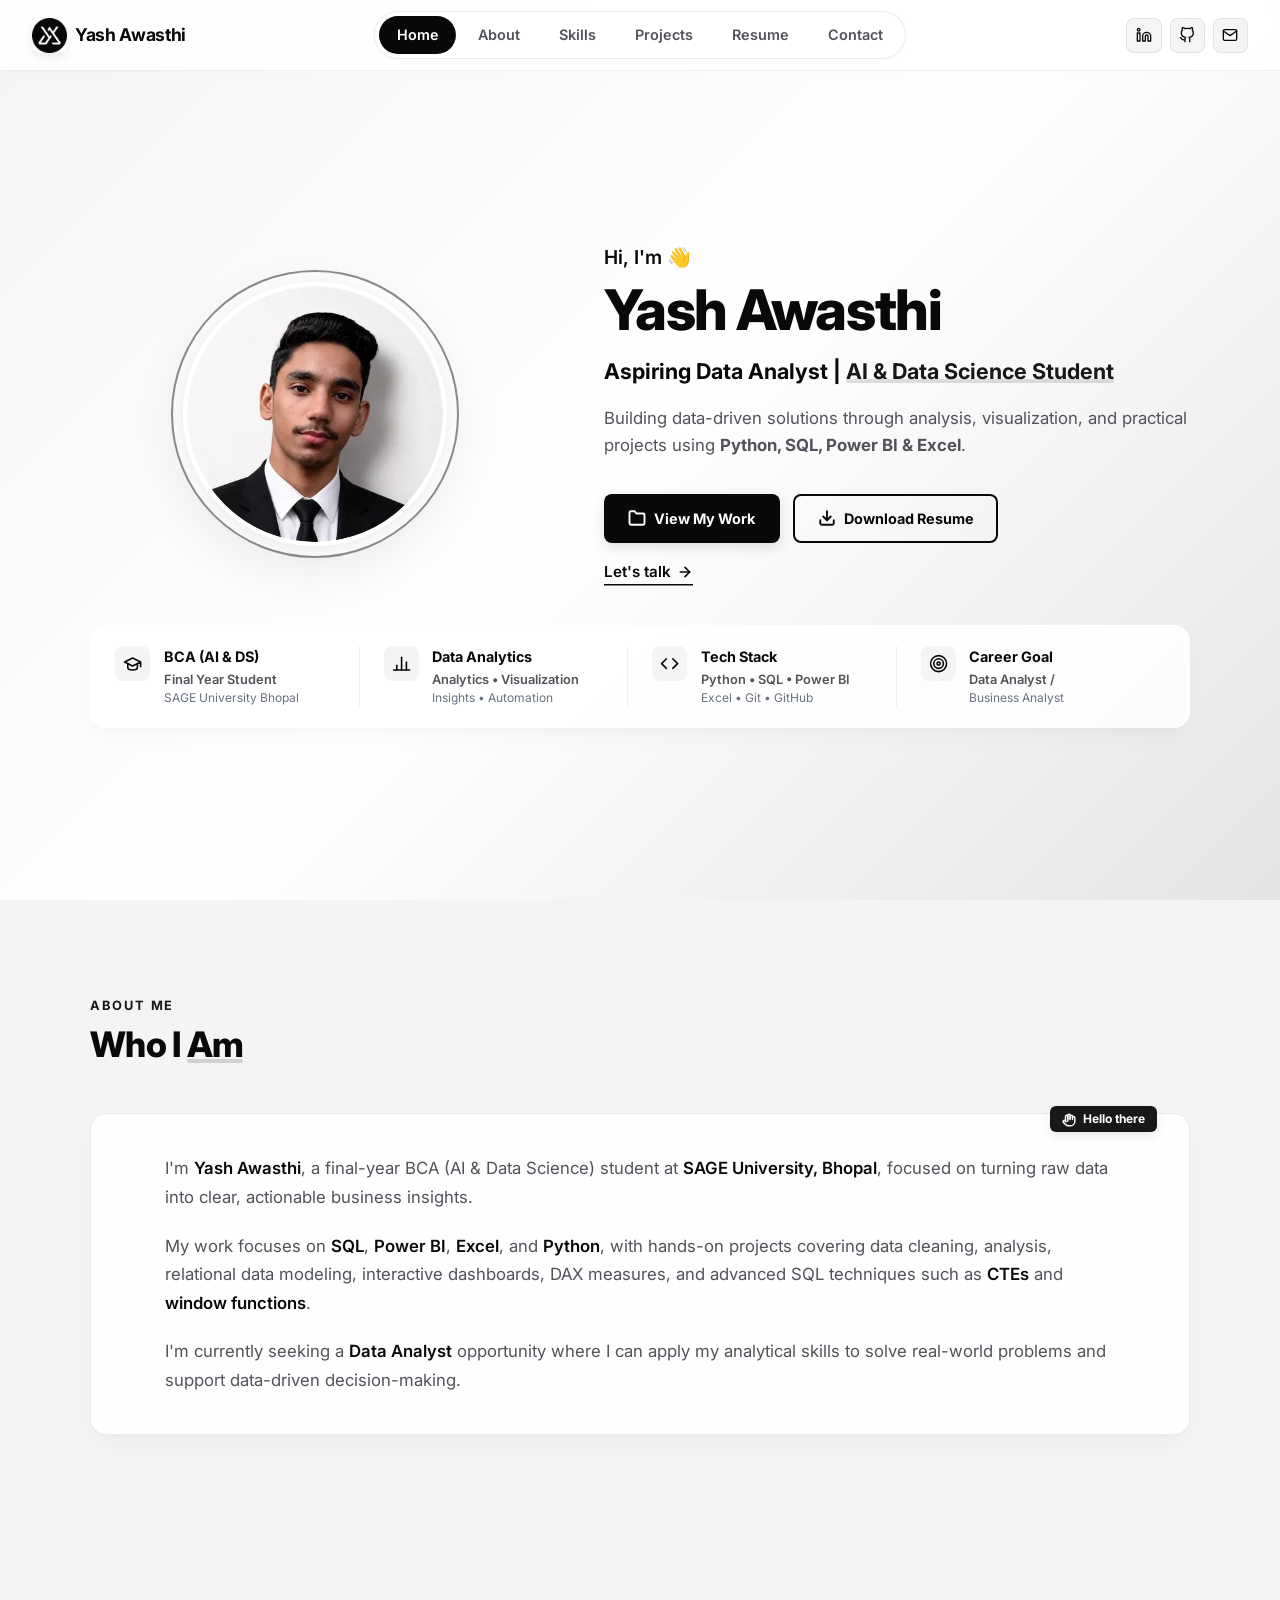
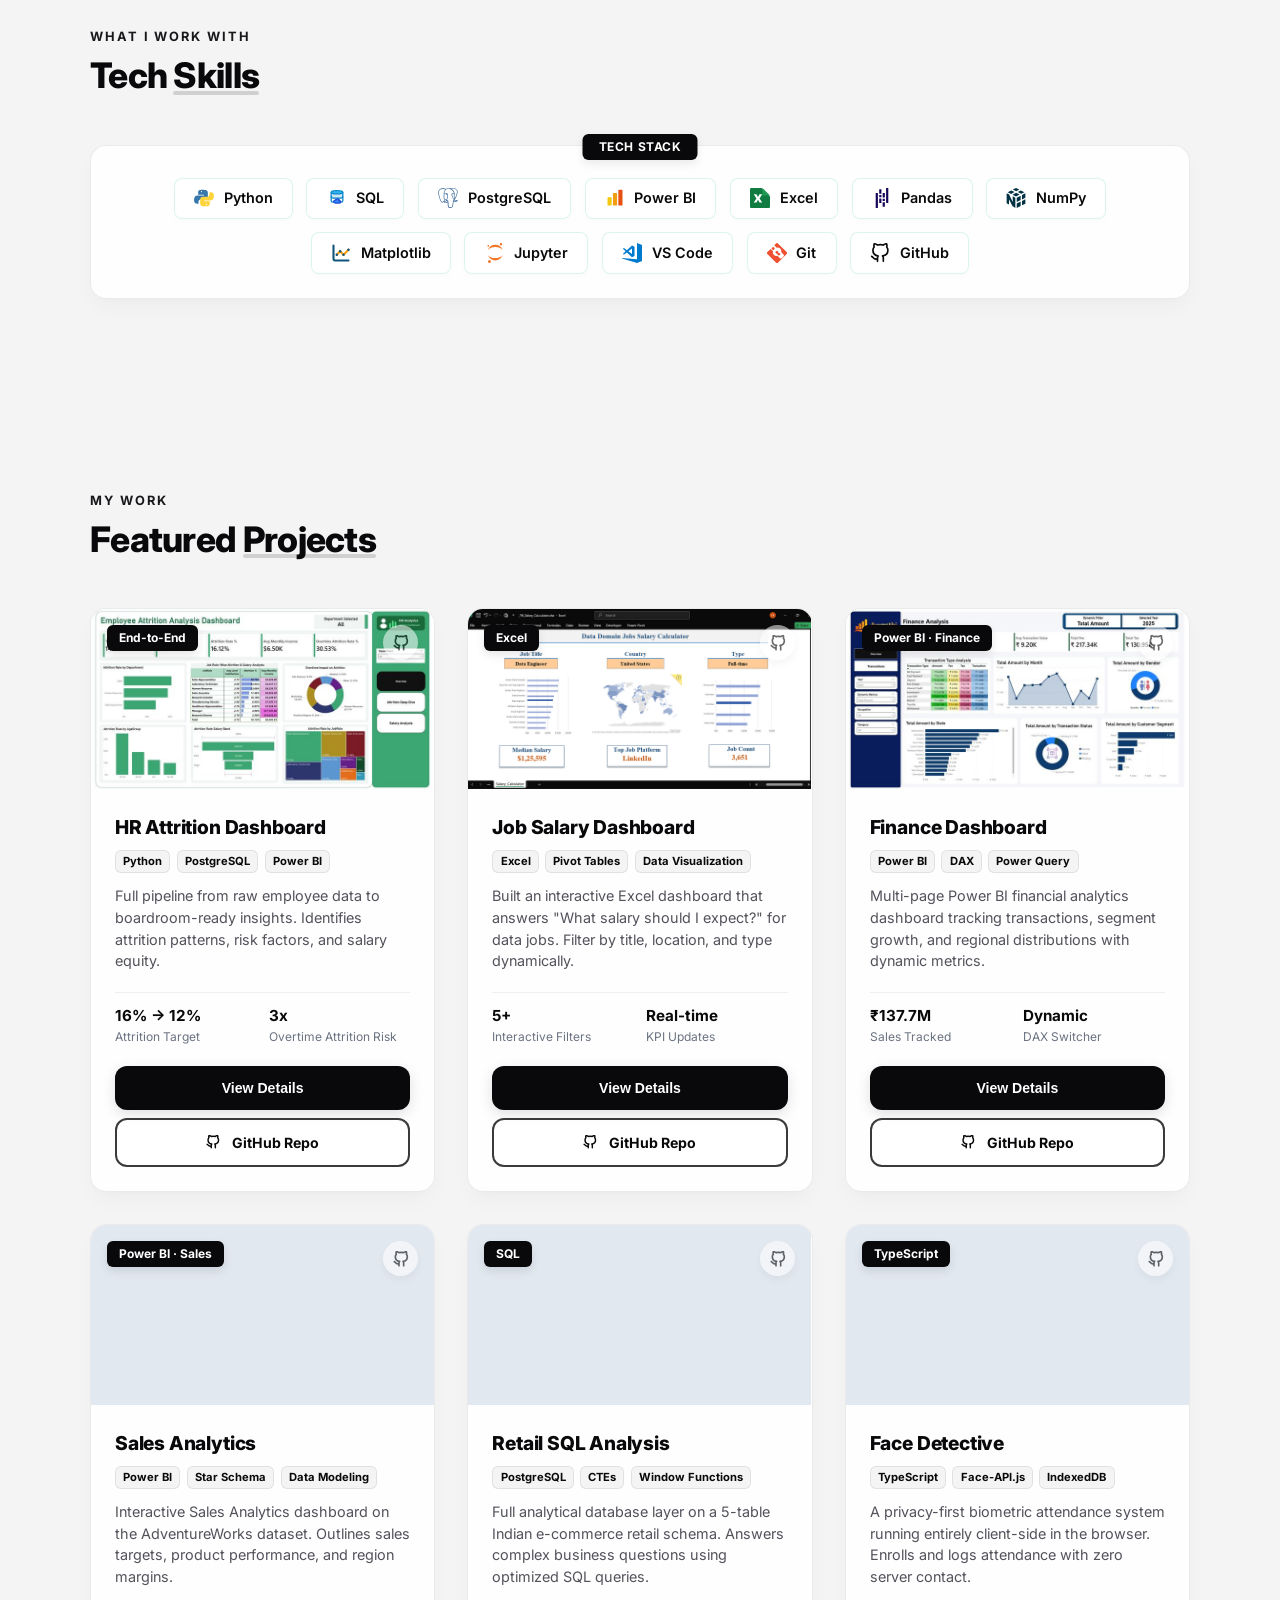
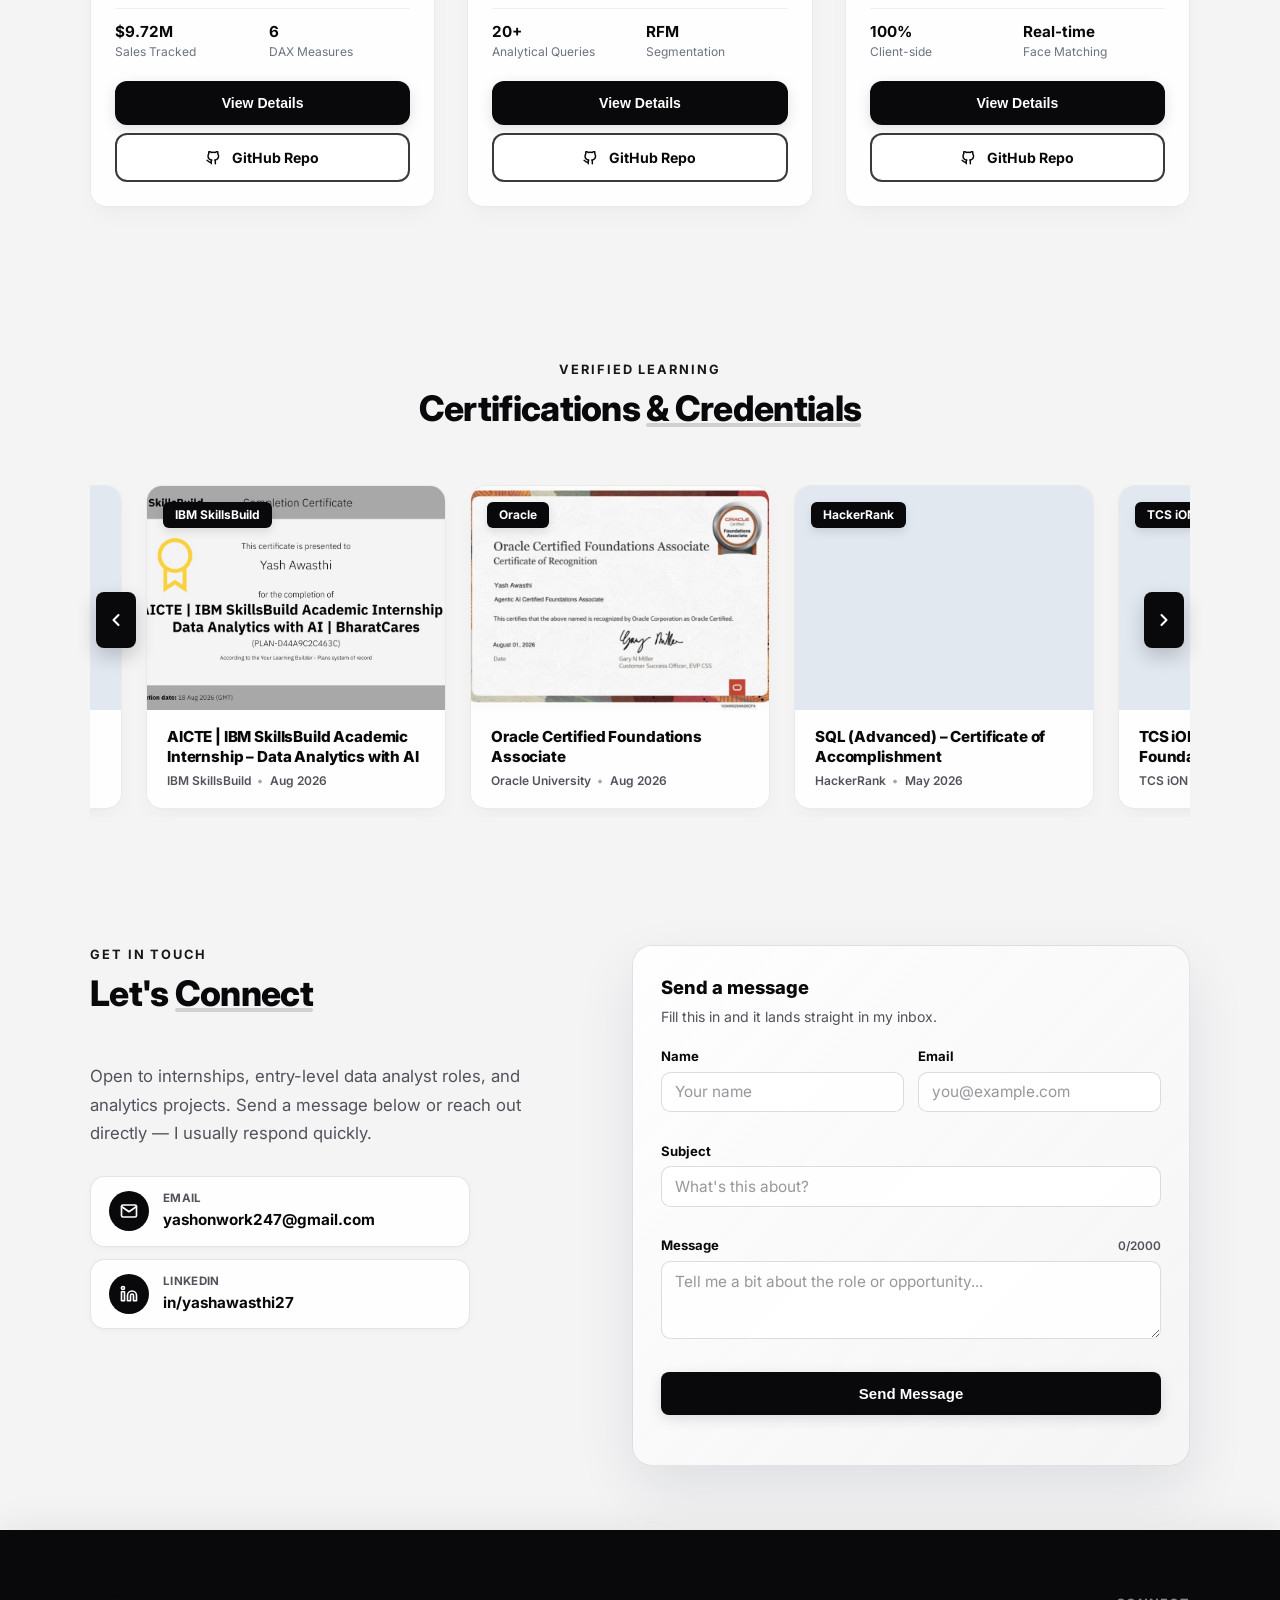
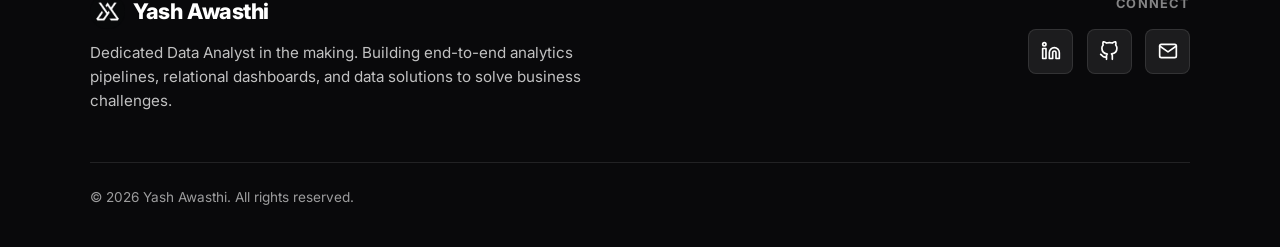
==== commit 53ace098: "Self-host Lenis smooth-scroll library to improve performance and reliability" ====
--- a/index.html
+++ b/index.html
@@ -46,12 +46,16 @@
     <!-- Marked.js for markdown parsing -->
     <script src="https://cdn.jsdelivr.net/npm/marked/marked.min.js" defer></script>
 
-    <!-- Lenis smooth-scroll: loaded + initialized before the main deferred
-         script below runs (defer scripts execute in source order), and
-         gracefully no-ops if the CDN is blocked or the user prefers
-         reduced motion (see the main script's Lenis init block). -->
-    <link rel="stylesheet" href="https://unpkg.com/lenis@1.3.26/dist/lenis.css">
-    <script src="https://unpkg.com/lenis@1.3.26/dist/lenis.min.js" defer></script>
+    <!-- Lenis smooth-scroll: self-hosted (v1.3.26) instead of the unpkg CDN.
+         Loaded + initialized before the main deferred script below runs
+         (defer scripts execute in source order), and gracefully no-ops if
+         the user prefers reduced motion (see the main script's Lenis init
+         block). Self-hosting removes the unpkg round-trip and the chance
+         an ad-blocker/corporate proxy silently strips the CDN script,
+         which was previously the most likely cause of scroll falling back
+         to the plain-native path on some visitors' machines. -->
+    <link rel="stylesheet" href="./vendor/lenis.css">
+    <script src="./vendor/lenis.min.js" defer></script>
 
     <!-- Structured data for search engines -->
     <script type="application/ld+json">
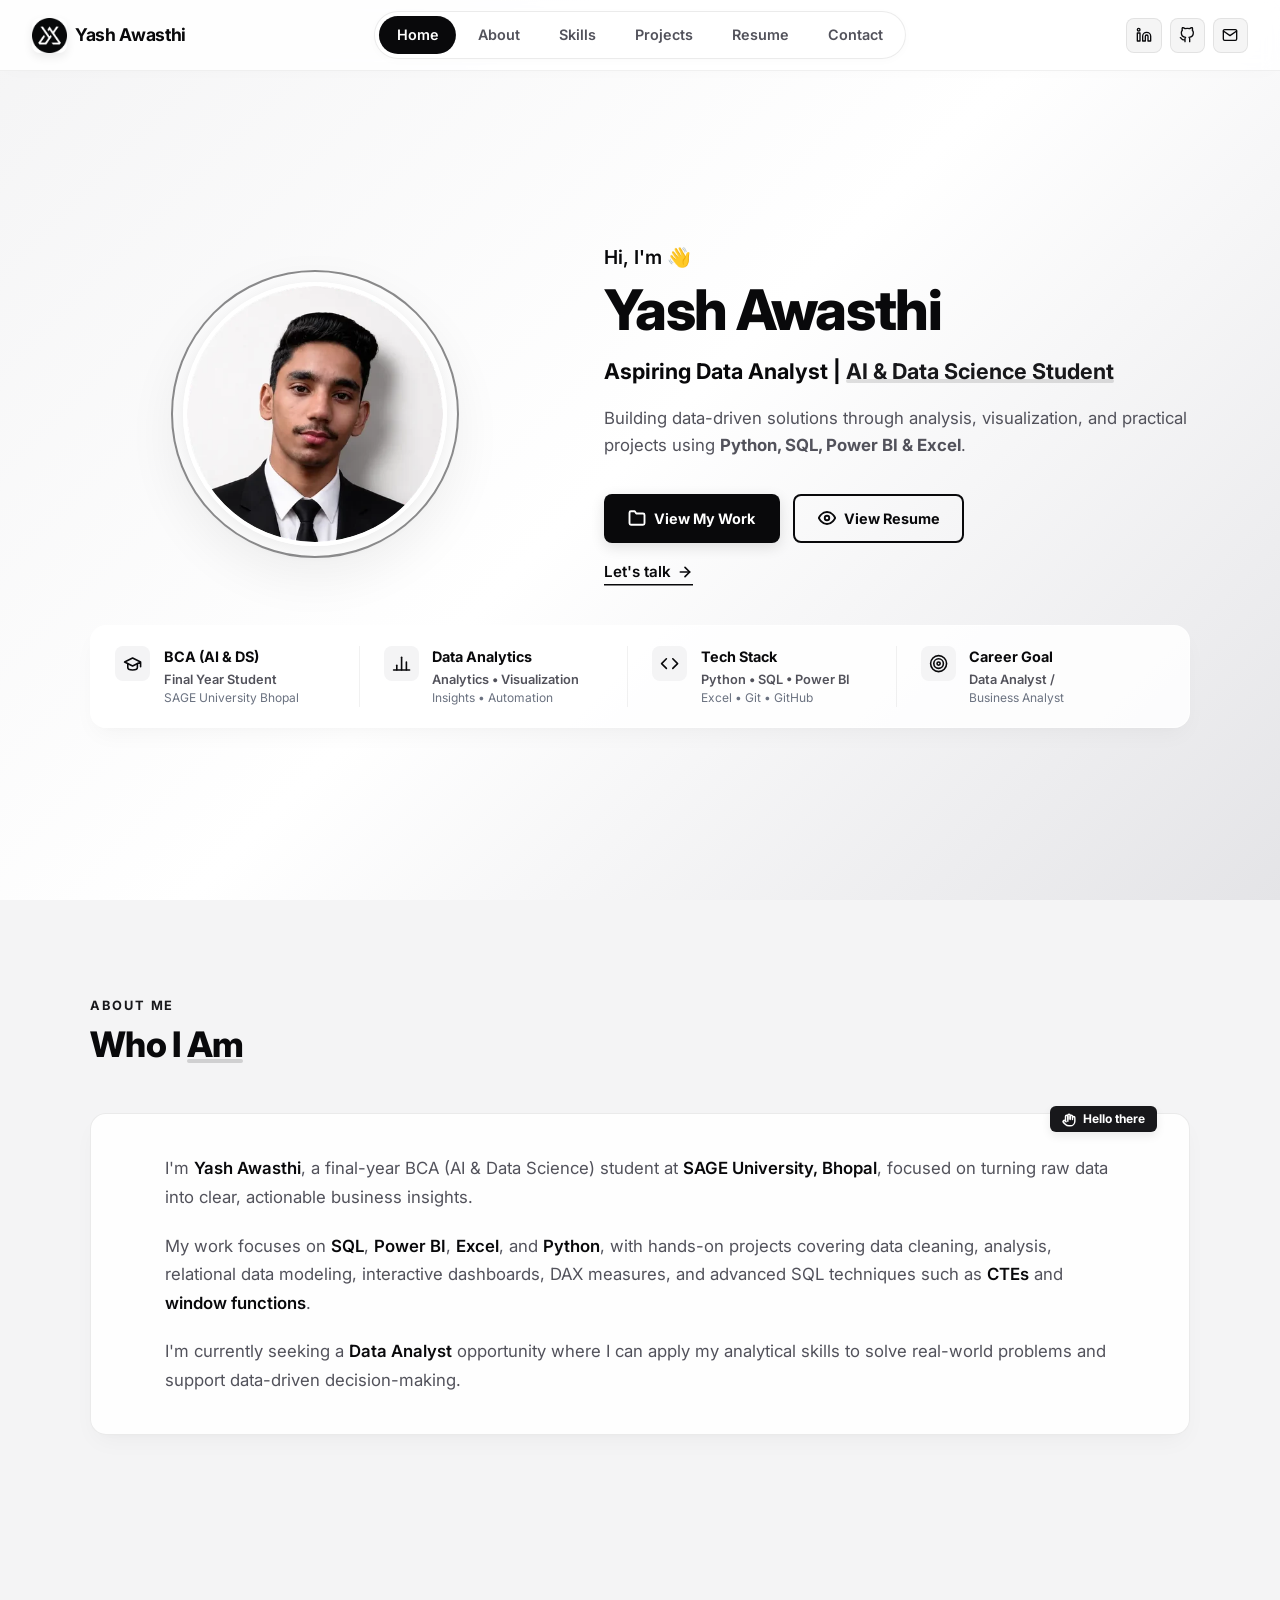
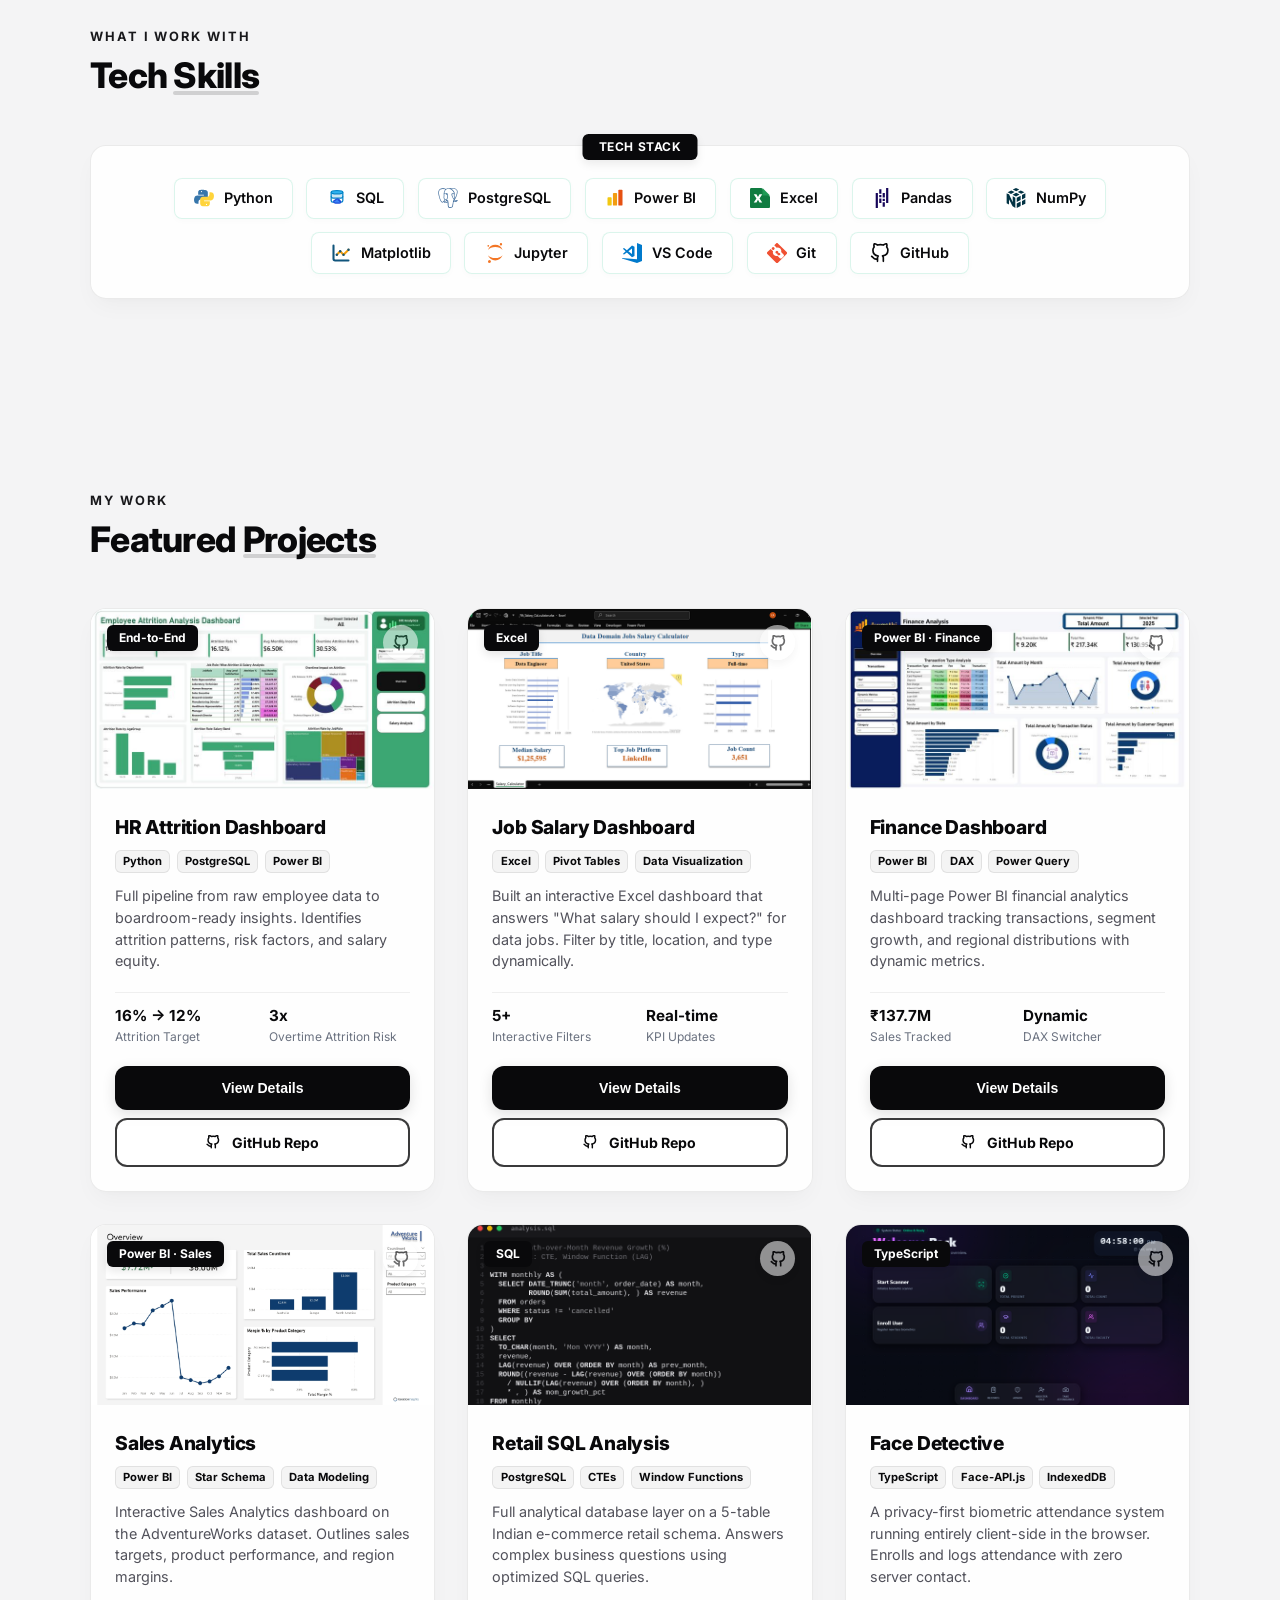
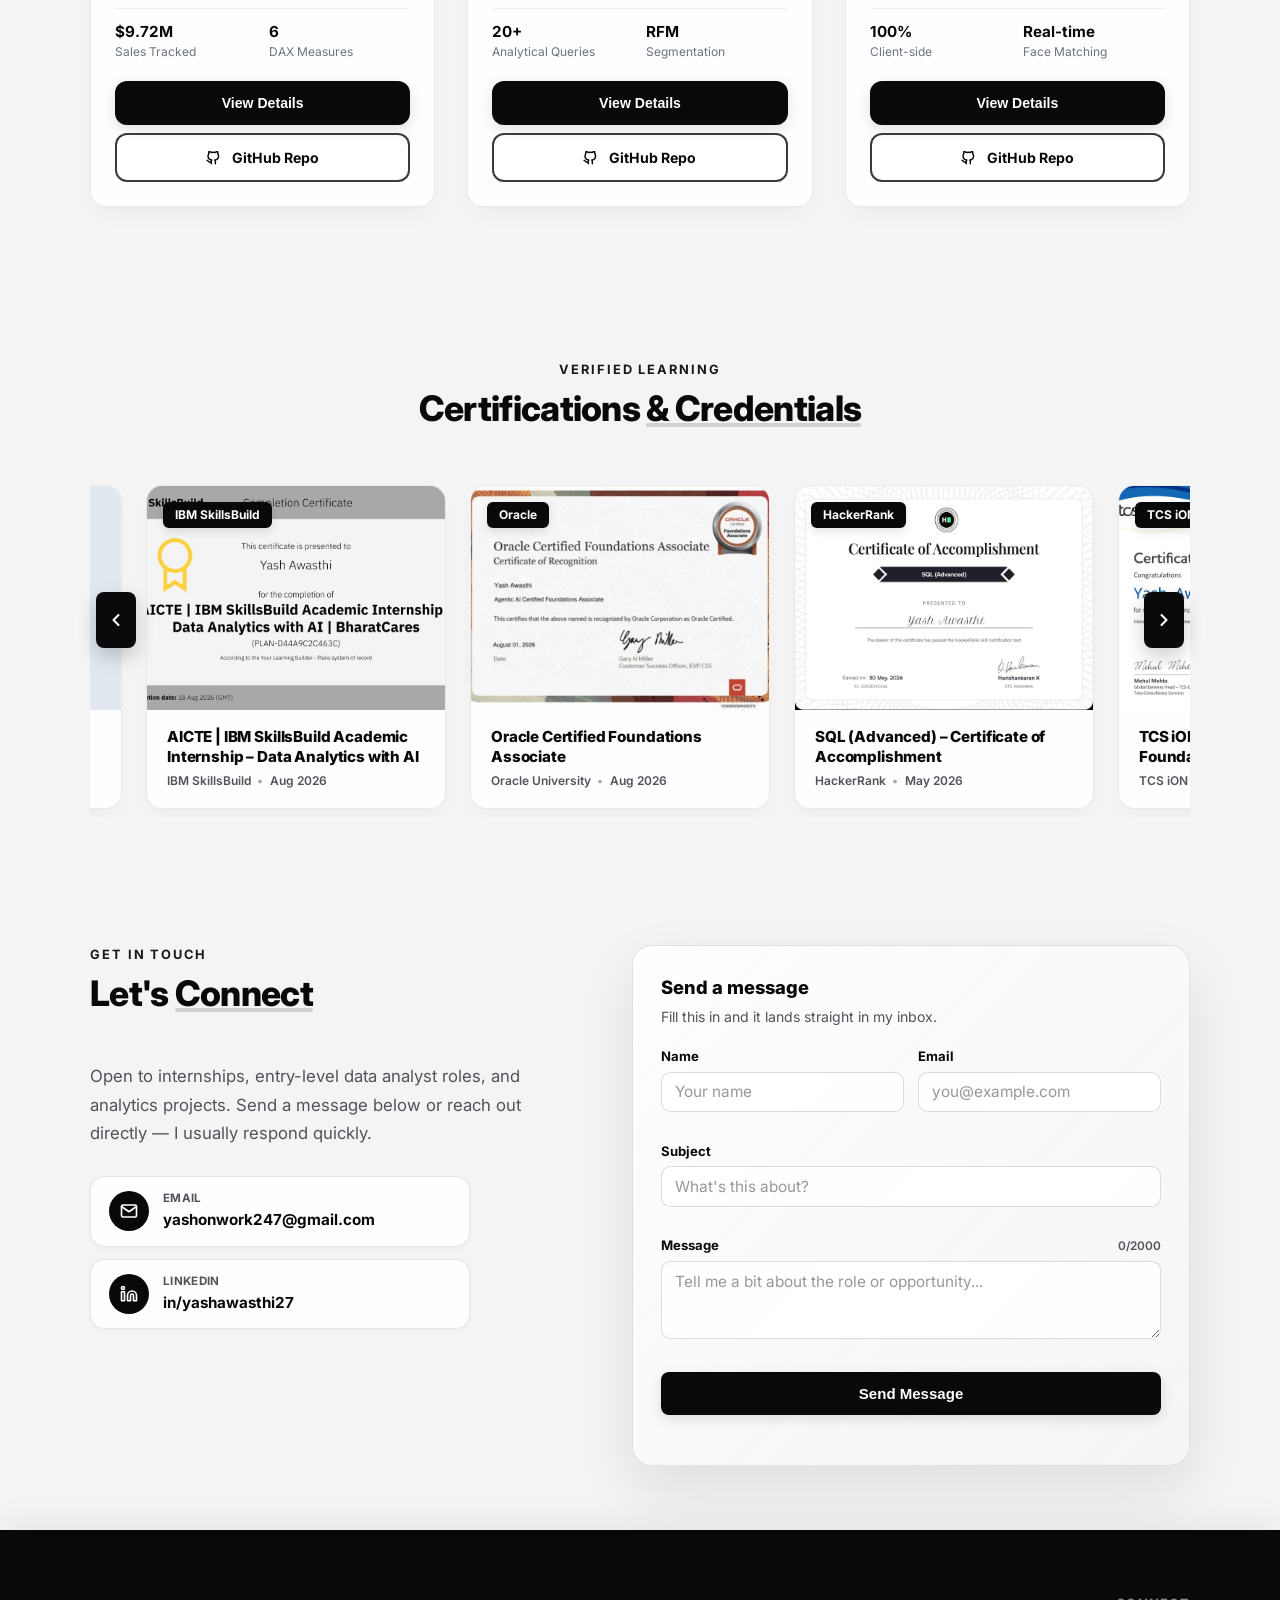
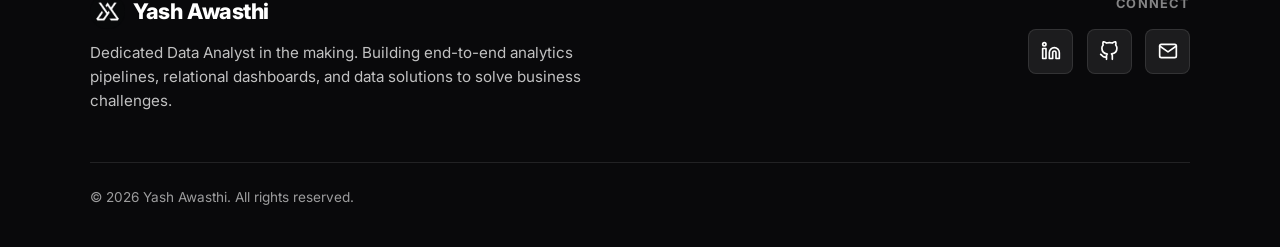
==== commit 8dfe32d1: "Add loading spinner for resume PDF preview and update button text" ====
--- a/index.html
+++ b/index.html
@@ -191,11 +191,10 @@
                             <svg xmlns="http://www.w3.org/2000/svg" width="18" height="18" viewBox="0 0 24 24"
                                 fill="none" stroke="currentColor" stroke-width="2.5" stroke-linecap="round"
                                 stroke-linejoin="round">
-                                <path d="M21 15v4a2 2 0 0 1-2 2H5a2 2 0 0 1-2-2v-4"></path>
-                                <polyline points="7 10 12 15 17 10"></polyline>
-                                <line x1="12" y1="15" x2="12" y2="3"></line>
-                            </svg>
-                            Download Resume
+                                <path d="M1 12s4-8 11-8 11 8 11 8-4 8-11 8-11-8-11-8z"></path>
+                                <circle cx="12" cy="12" r="3"></circle>
+                            </svg>
+                            View Resume
                         </a>
                     </div>
 
@@ -1269,6 +1268,10 @@
                 <div class="resume-iframe-wrapper">
                     <iframe id="resumeIframe" class="resume-iframe" title="Yash Awasthi Resume Preview"
                         loading="lazy"></iframe>
+                    <div class="modal-loader resume-iframe-loader" id="resumeLoader">
+                        <div class="spinner"></div>
+                        <p>Loading preview…</p>
+                    </div>
                     <p class="resume-fallback-note">
                         Preview not showing? Some mobile browsers can't display PDFs inline —
                         use the buttons below instead.
@@ -2068,7 +2071,17 @@
         const resumeIframe = document.getElementById('resumeIframe');
         const closeResumeModalBtn = document.getElementById('closeResumeModalBtn');
         const resumeTriggers = document.querySelectorAll('.resume-preview-trigger');
+        const resumeLoader = document.getElementById('resumeLoader');
         const RESUME_PDF_PATH = 'resume/Yash_Awasthi_Resume.pdf';
+
+        // Hides the loading spinner once the PDF has actually rendered
+        // (or failed to) inside the iframe, instead of the modal opening
+        // straight onto a blank/empty box while it downloads.
+        if (resumeIframe && resumeLoader) {
+            resumeIframe.addEventListener('load', () => {
+                resumeLoader.classList.add('hidden');
+            });
+        }
 
         function openResumeModal() {
             // Lazy-load the PDF only when the modal is actually opened, not on page load
--- a/index.css
+++ b/index.css
@@ -2121,7 +2121,26 @@
     min-height: 0;
     border: 1px solid rgba(9, 9, 11, 0.08);
     border-radius: var(--radius-md);
-    background: #f4f4f5;
+    background: var(--accent-mint-light);
+}
+
+/* Sits over the iframe while the PDF is loading, matching the spinner
+   pattern already used for project-README fetches (.modal-loader +
+   .spinner) so the resume preview doesn't feel like a blank/broken box
+   on slower connections. Hidden on the iframe's load event via JS. */
+.resume-iframe-loader {
+    position: absolute;
+    inset: 0;
+    background: var(--accent-mint-light);
+    border-radius: var(--radius-md);
+    padding: 0;
+    transition: opacity var(--transition-normal), visibility var(--transition-normal);
+}
+
+.resume-iframe-loader.hidden {
+    opacity: 0;
+    visibility: hidden;
+    pointer-events: none;
 }
 
 .resume-fallback-note {
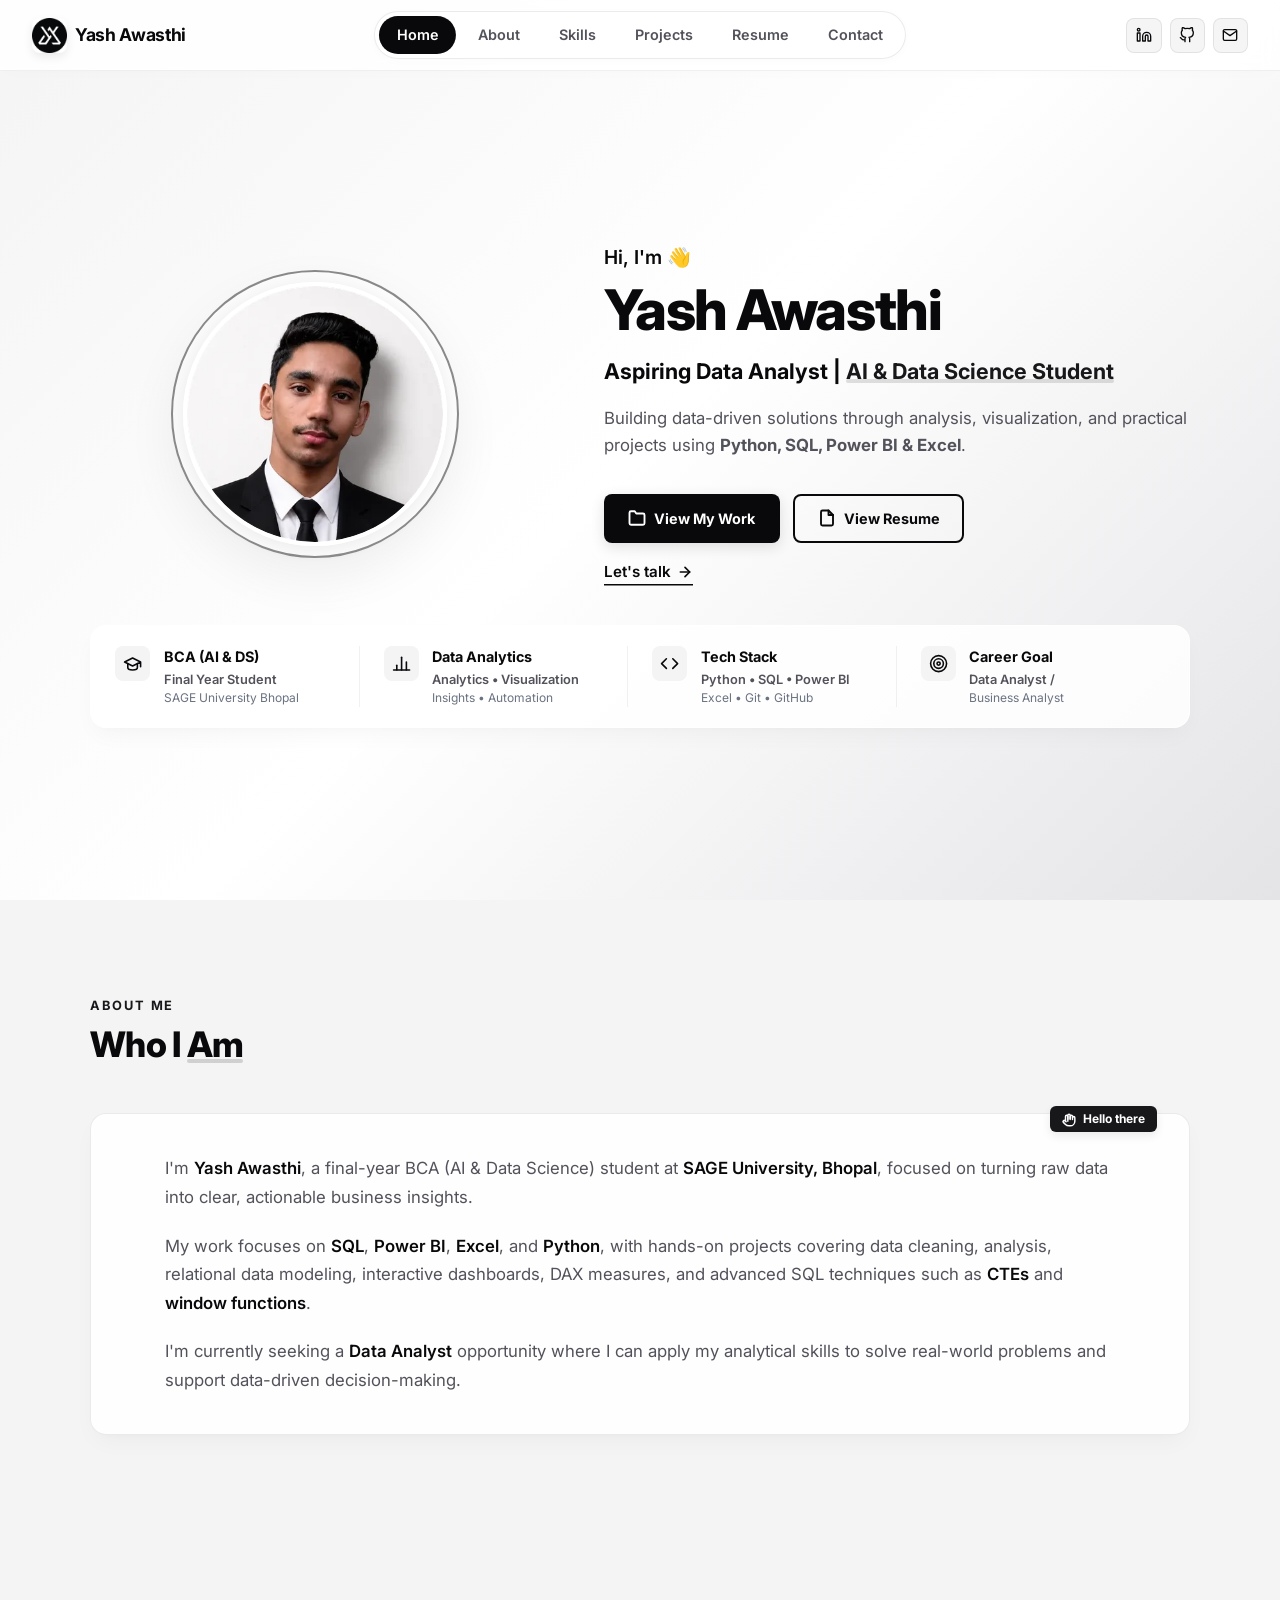
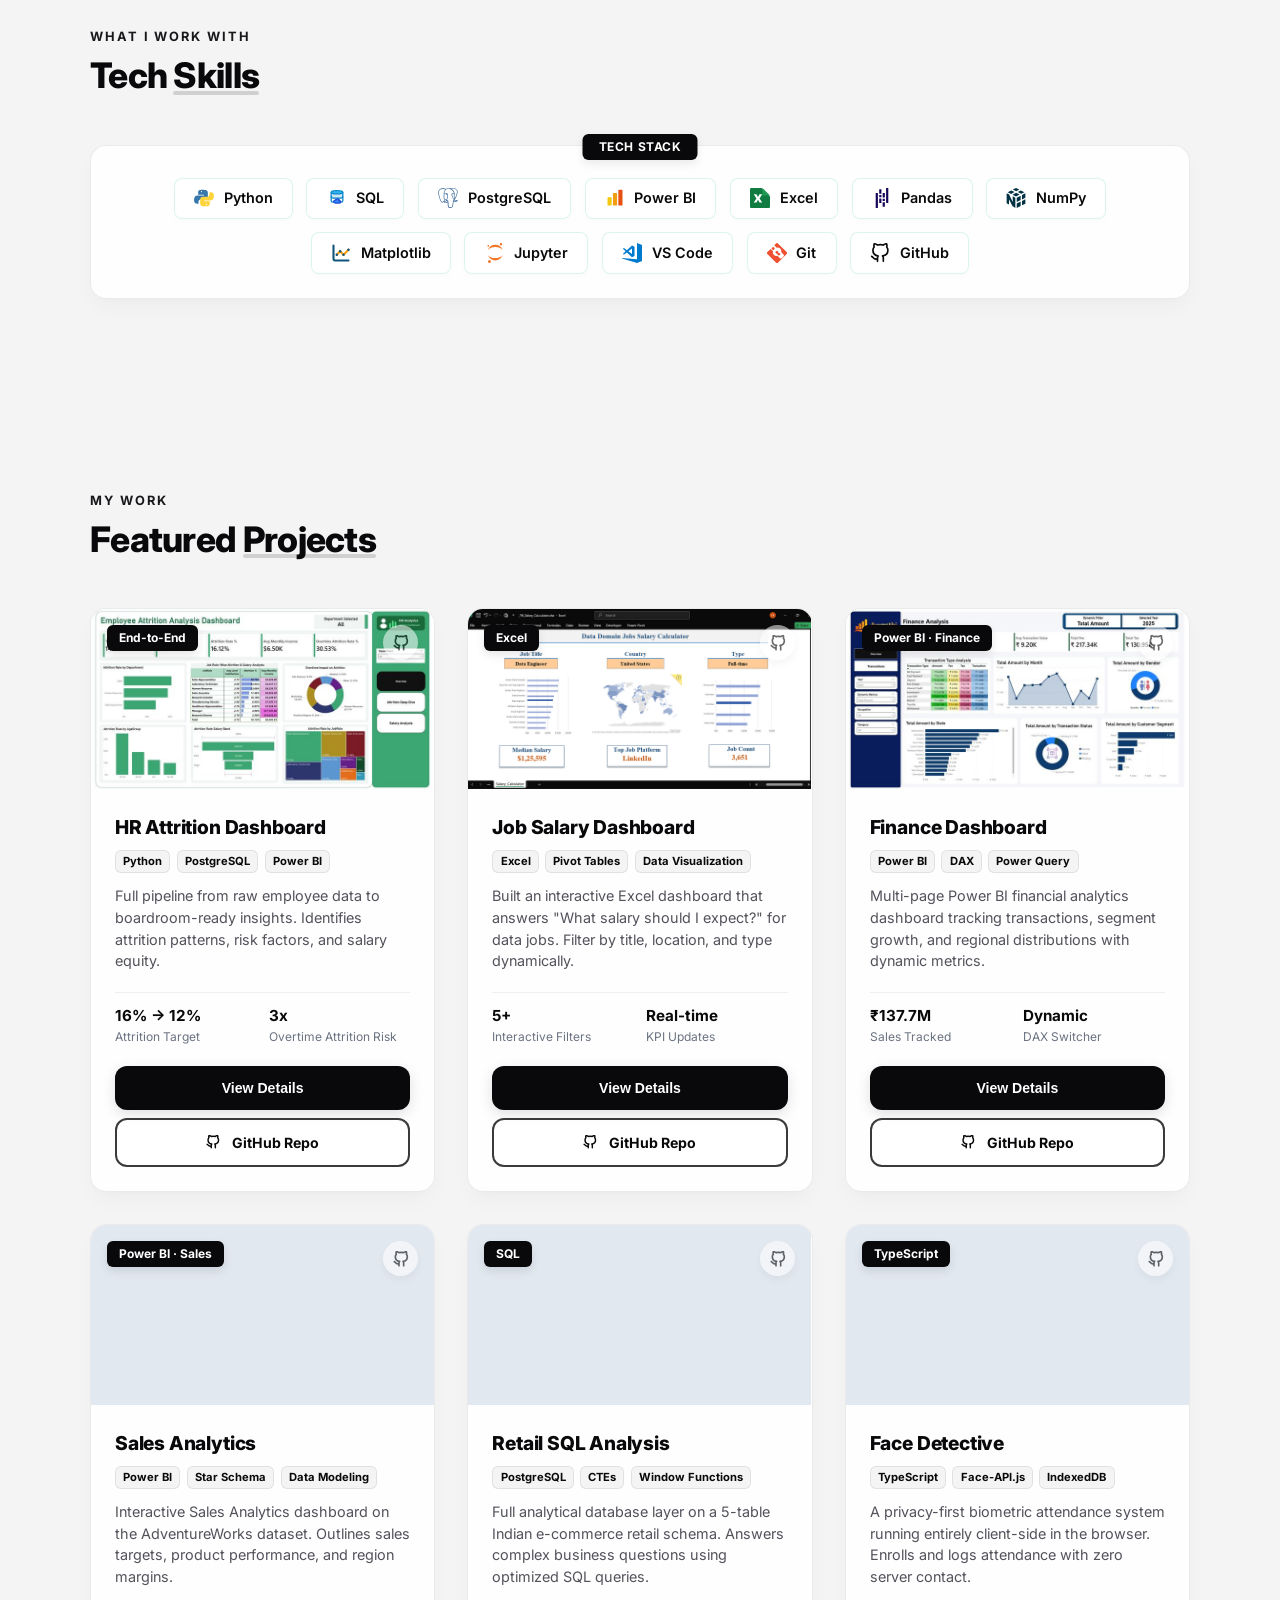
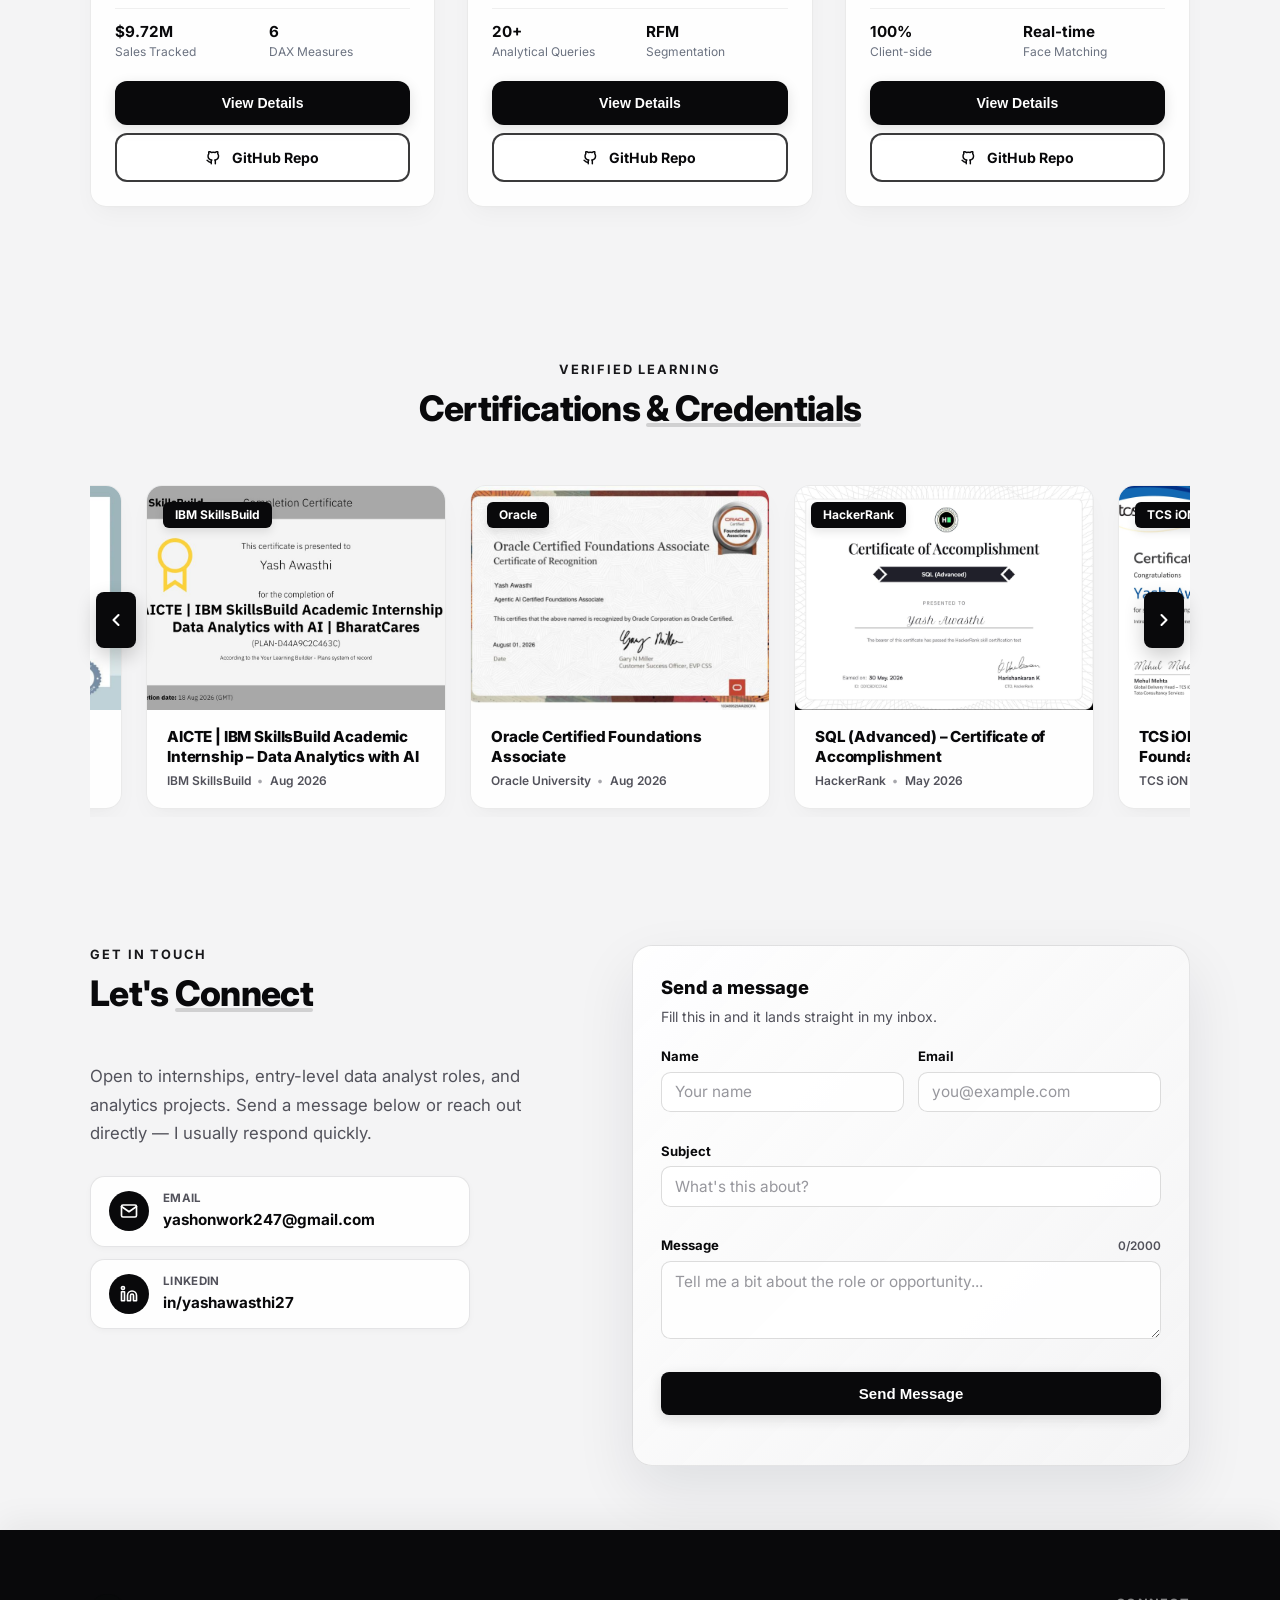
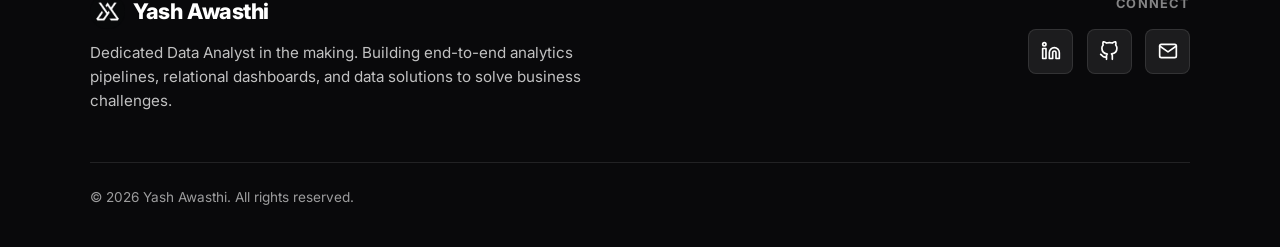
==== commit a4811323: "Update resume icon in HTML for improved visual representation" ====
--- a/index.html
+++ b/index.html
@@ -191,8 +191,8 @@
                             <svg xmlns="http://www.w3.org/2000/svg" width="18" height="18" viewBox="0 0 24 24"
                                 fill="none" stroke="currentColor" stroke-width="2.5" stroke-linecap="round"
                                 stroke-linejoin="round">
-                                <path d="M1 12s4-8 11-8 11 8 11 8-4 8-11 8-11-8-11-8z"></path>
-                                <circle cx="12" cy="12" r="3"></circle>
+                                <path d="M14 2H6a2 2 0 0 0-2 2v16a2 2 0 0 0 2 2h12a2 2 0 0 0 2-2V8z"></path>
+                                <polyline points="14 2 14 8 20 8"></polyline>
                             </svg>
                             View Resume
                         </a>
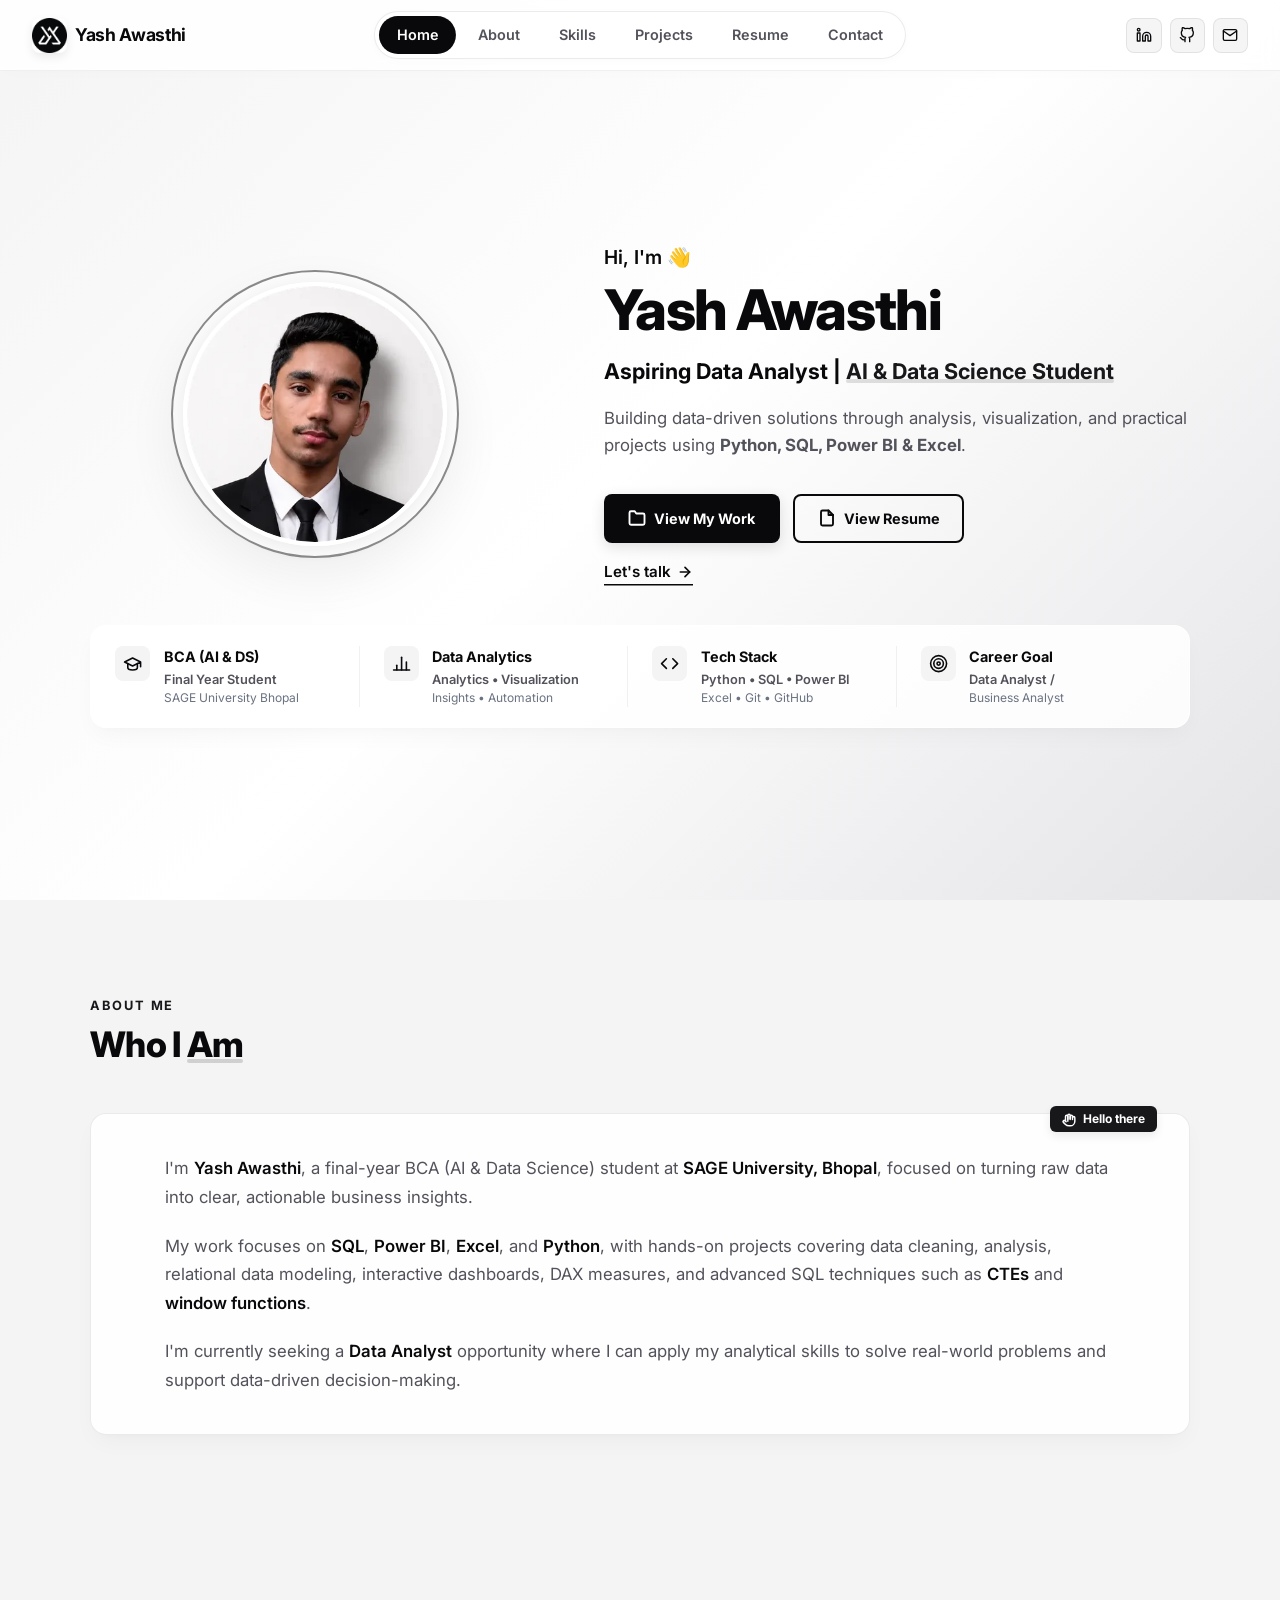
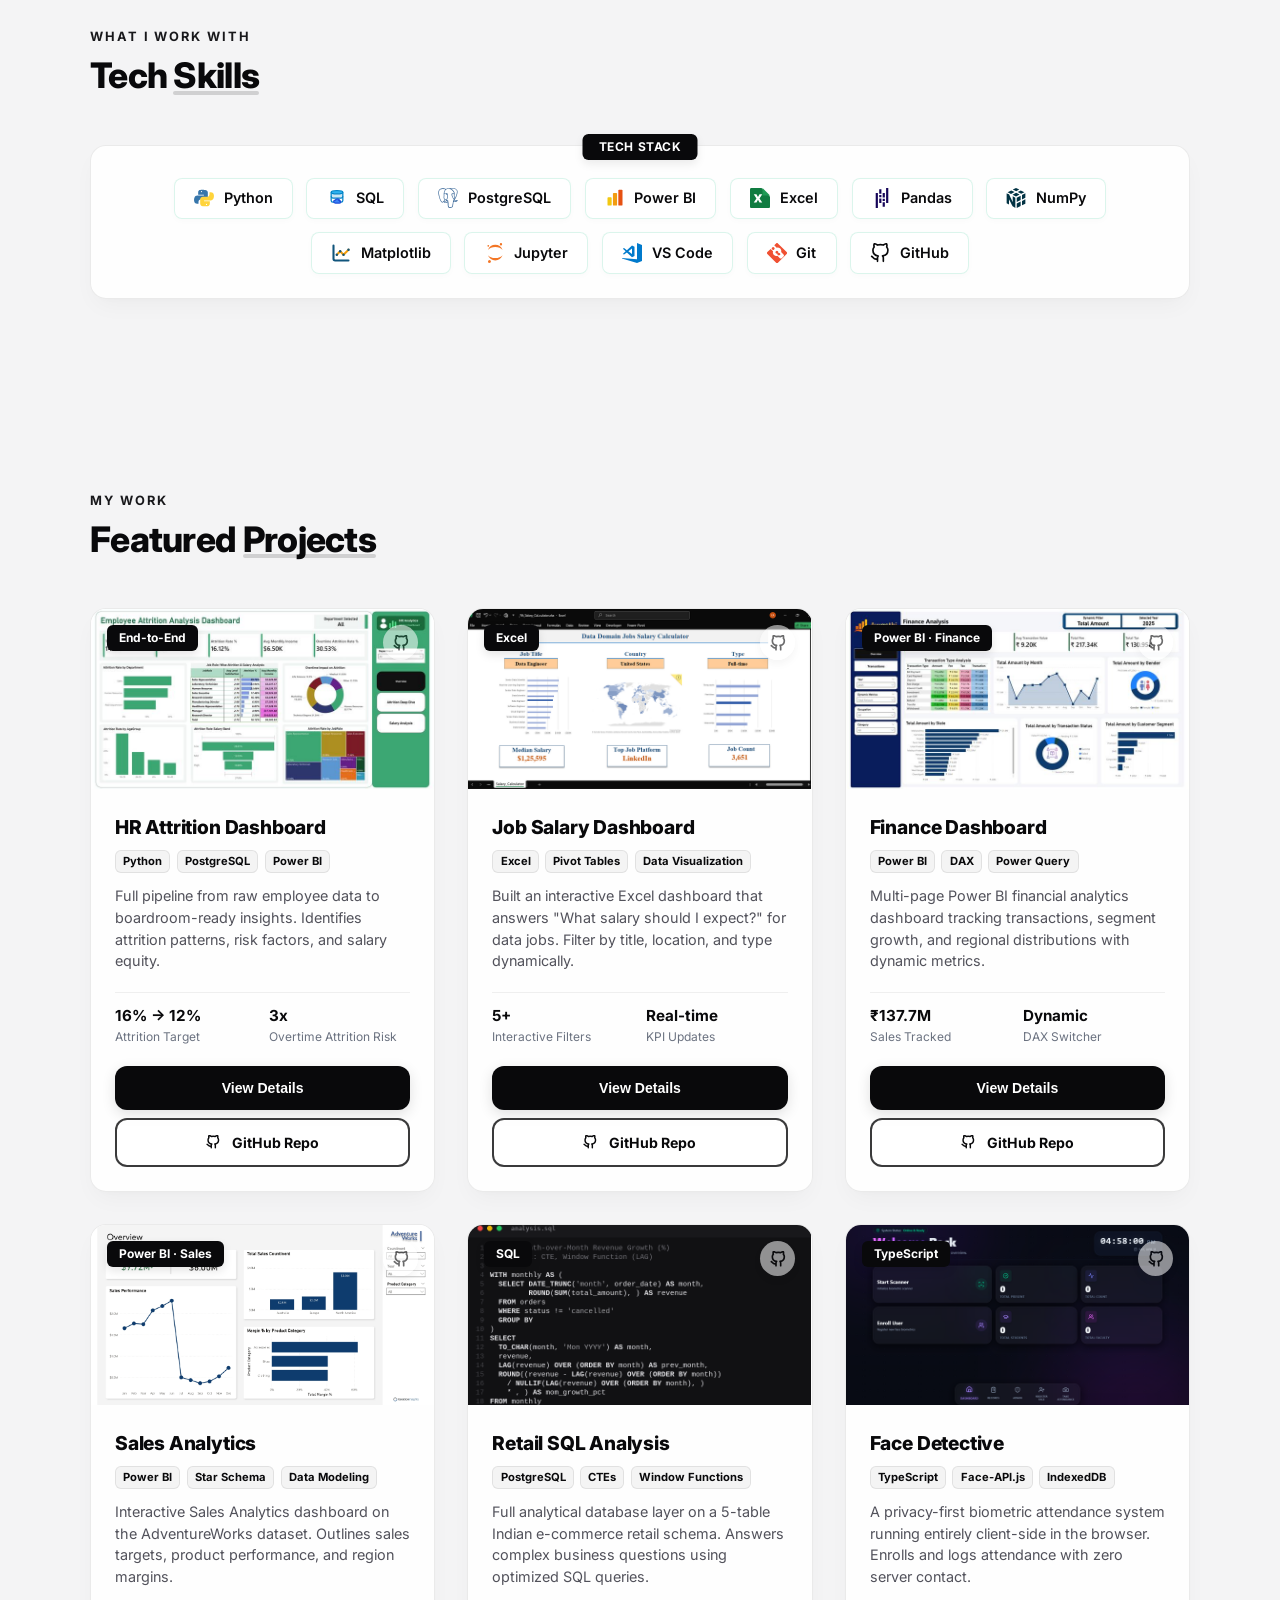
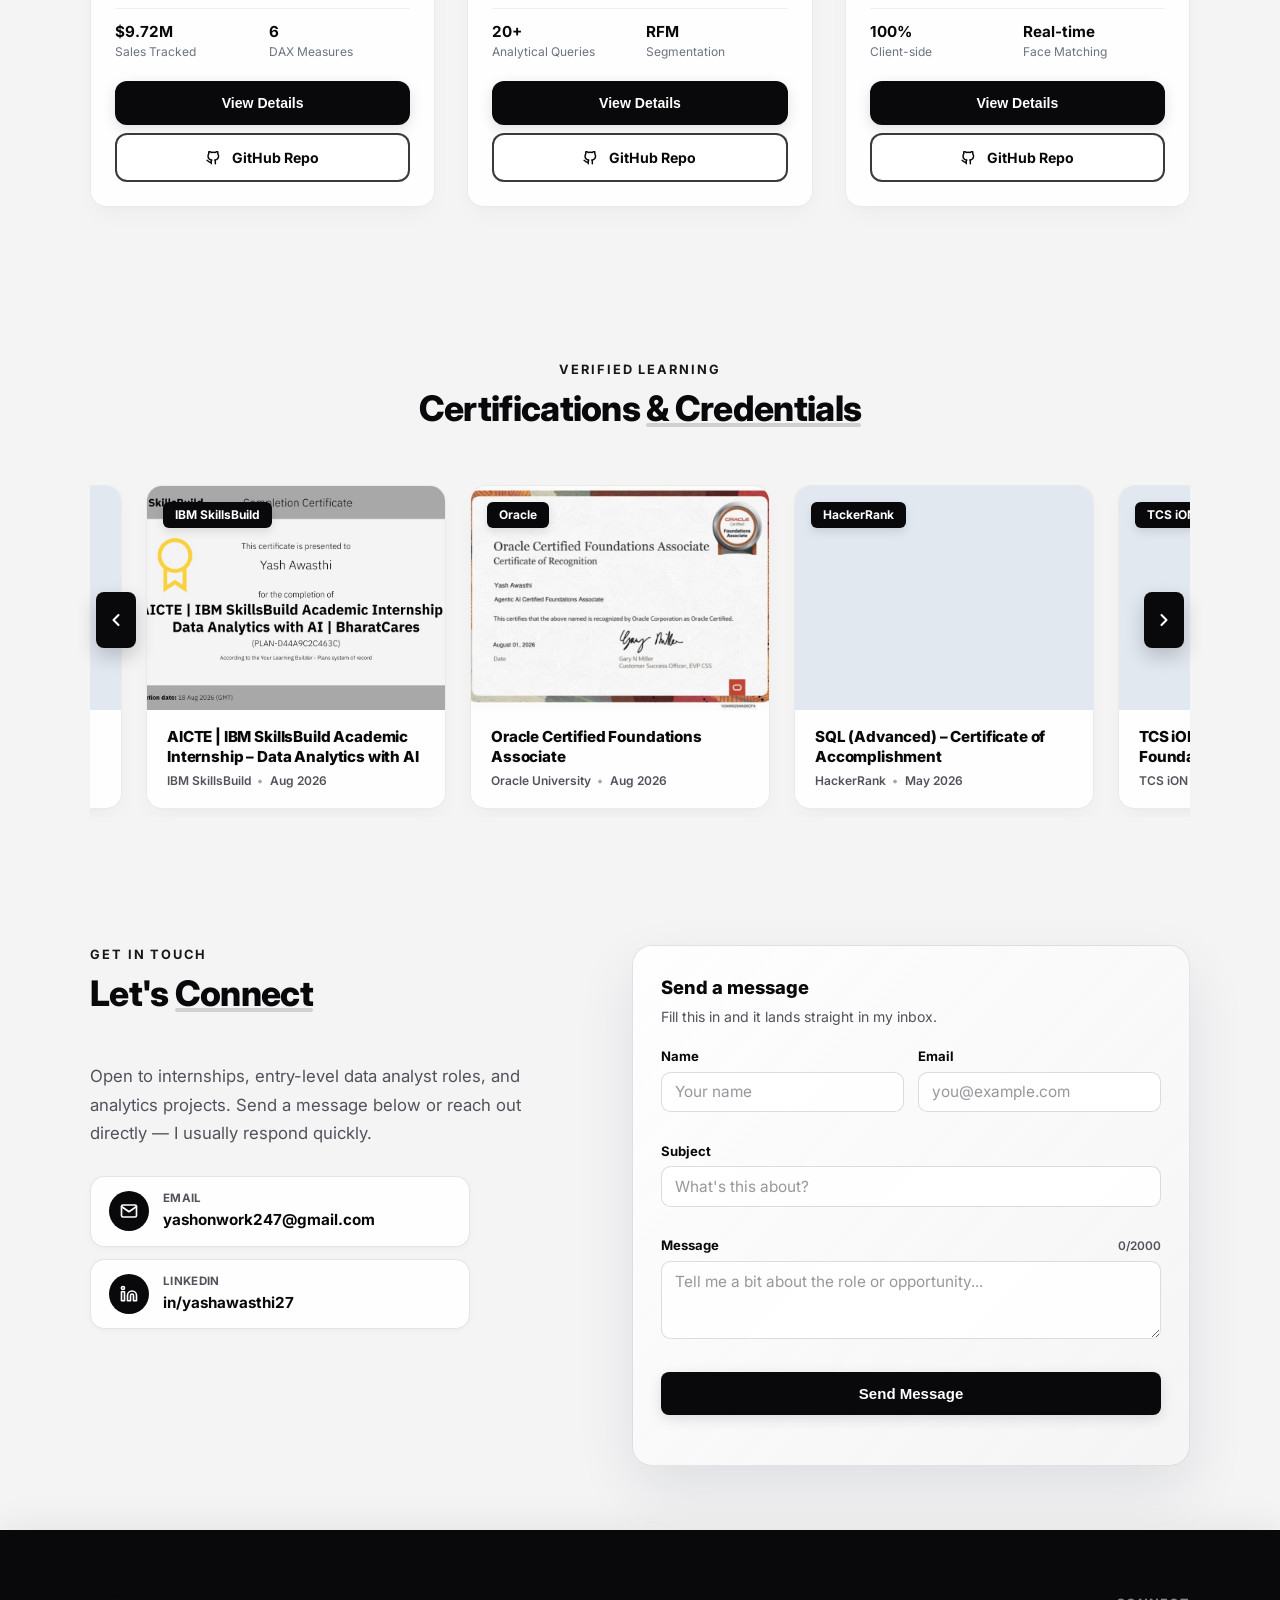
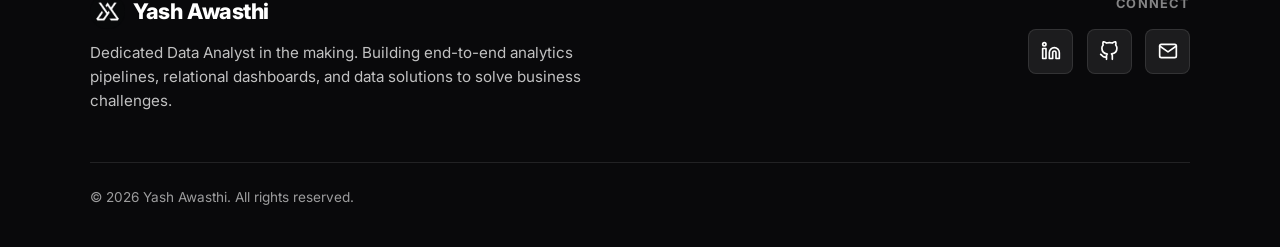
==== commit 75d74006: "Fix line breaks in internship title and update comment for clarity" ====
--- a/index.html
+++ b/index.html
@@ -883,7 +883,8 @@
                             </div>
                         </div>
                         <div class="cert-card-body">
-                            <h3 class="cert-card-title">AICTE | IBM SkillsBuild Academic Internship – Data Analytics with AI</h3>
+                            <h3 class="cert-card-title">AICTE | IBM SkillsBuild Academic Internship – Data Analytics
+                                with AI</h3>
                             <div class="cert-card-meta">
                                 <span>IBM SkillsBuild</span>
                                 <span class="cert-card-dot" aria-hidden="true">•</span>
@@ -2382,7 +2383,7 @@
                     ticking = true;
                 }
             }, { passive: true });
-            updateScrollUI(); // set correct initial state on load (e.g. a reload mid-page)
+            updateScrollUI(); // set correct initial state on load (e.g. a reload mid-page)...
         }
 
         if (backToTopBtn) {
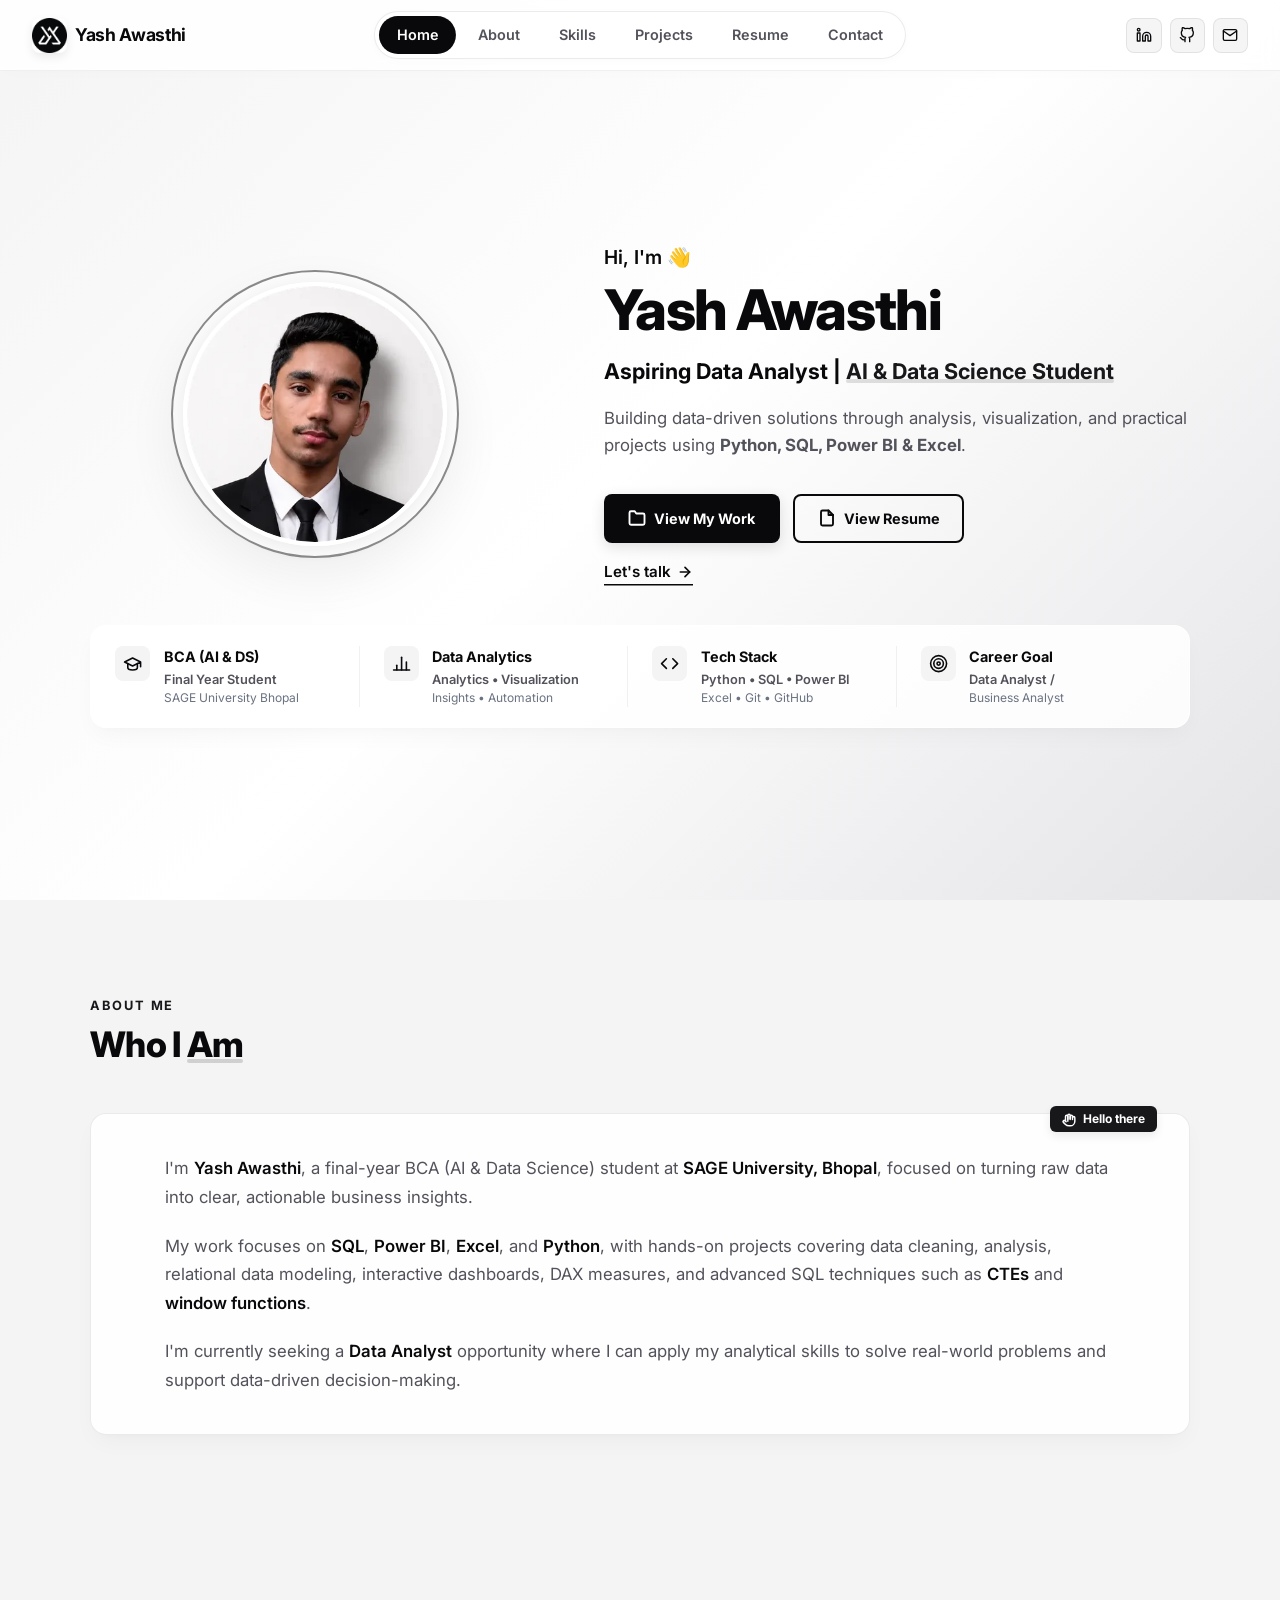
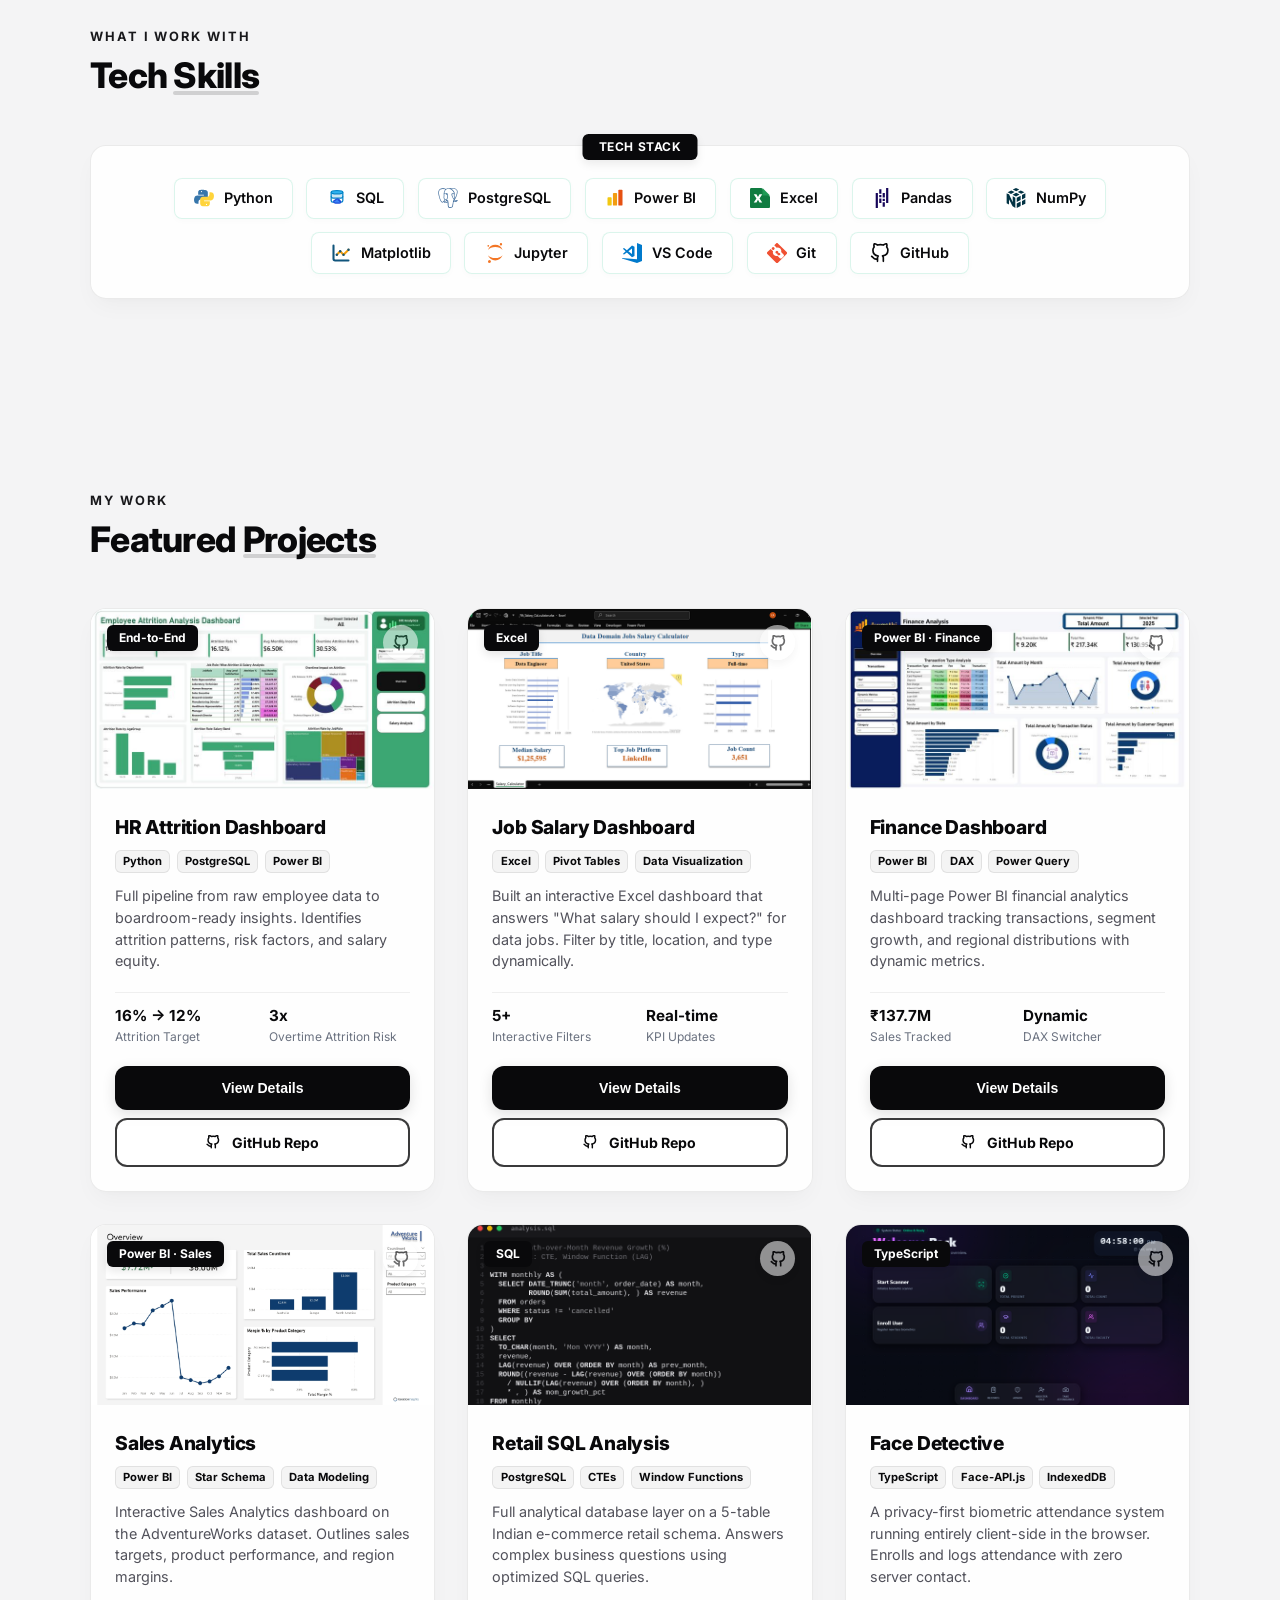
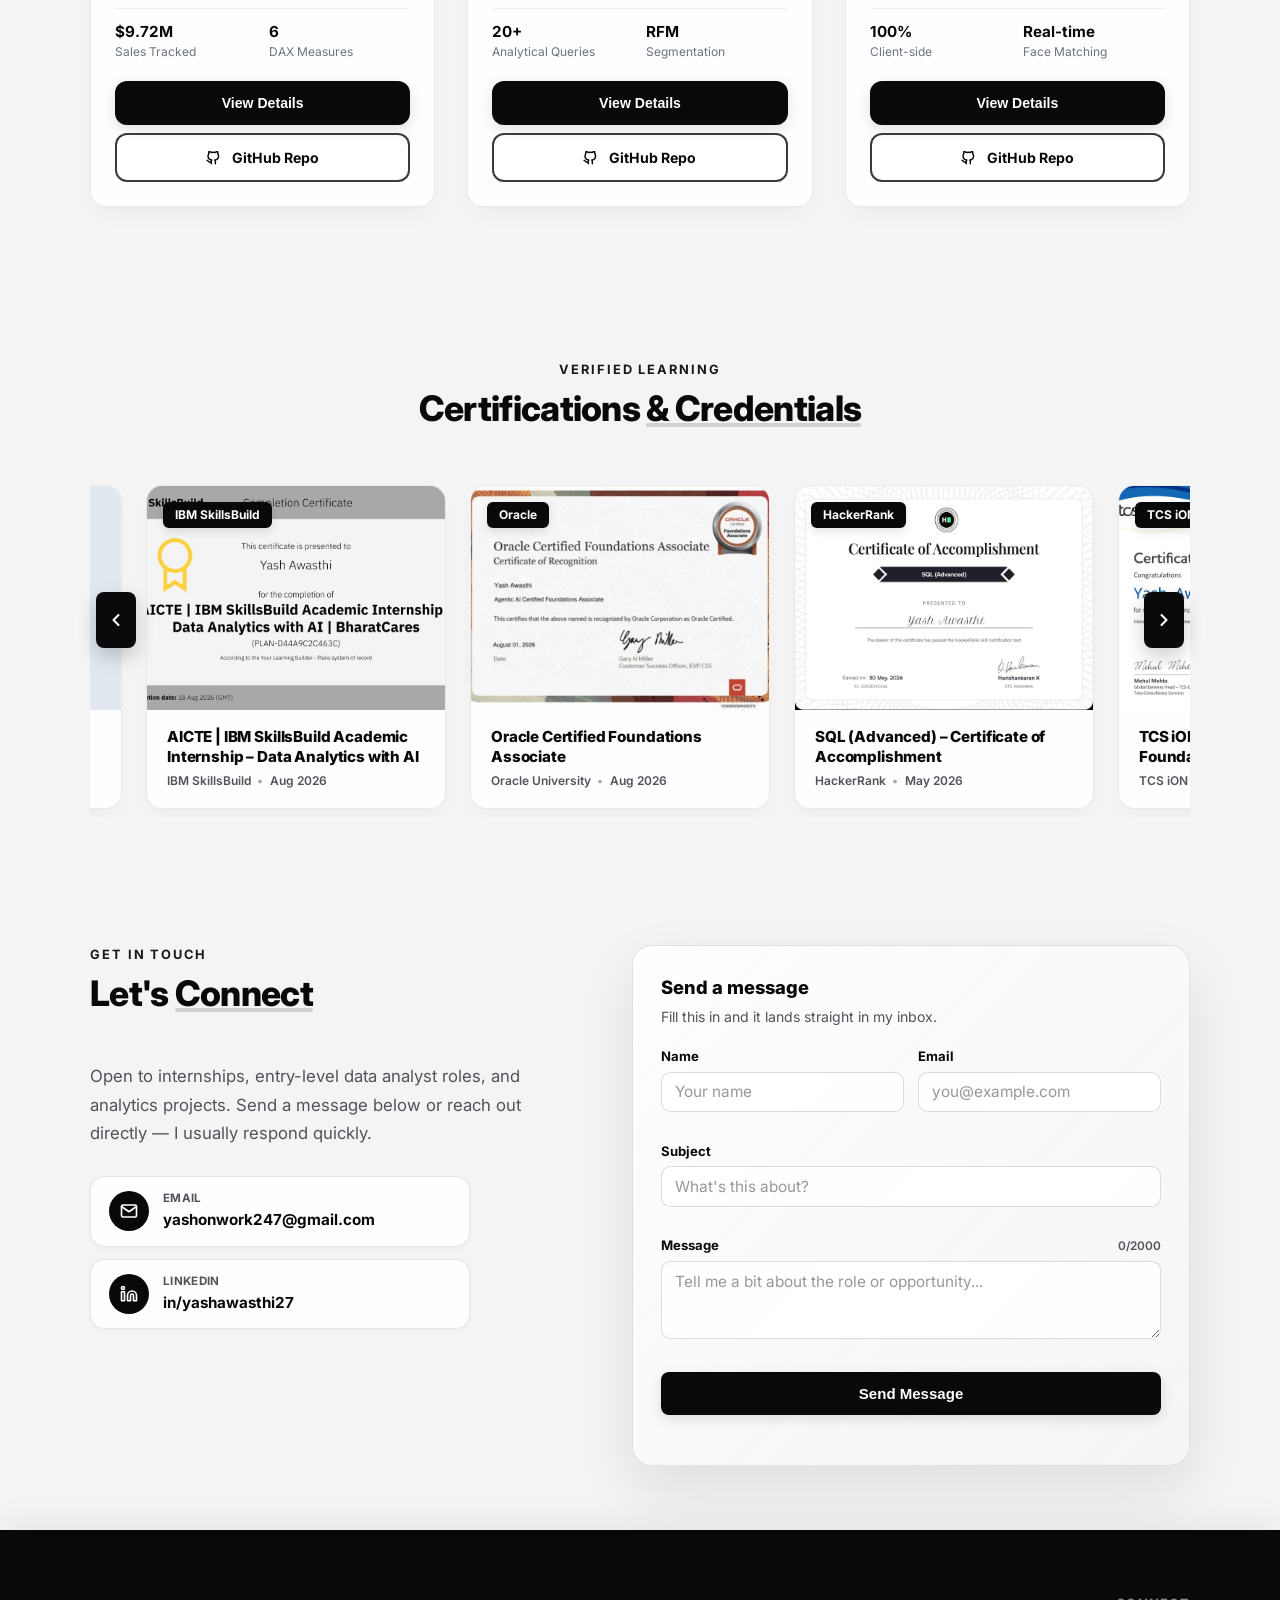
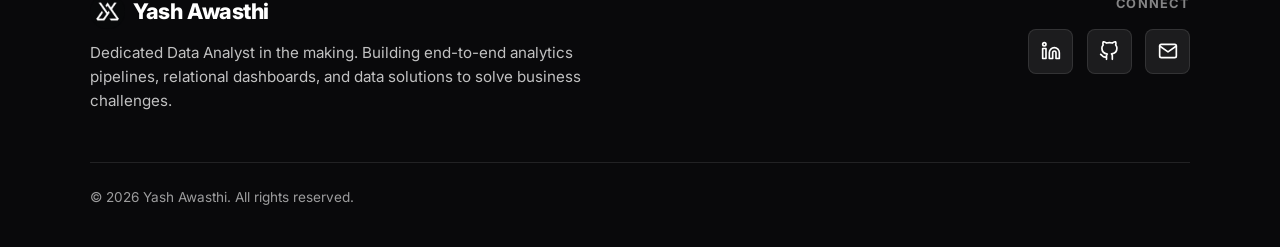
==== commit d718ac18: "hi" ====
--- a/index.html
+++ b/index.html
@@ -129,7 +129,8 @@
                     </svg>
                 </a>
             </div>
-            <button class="hamburger-btn" id="menuToggle">
+            <button type="button" class="hamburger-btn" id="menuToggle" aria-label="Open menu" aria-expanded="false"
+                aria-controls="mobileMenu">
                 <span class="bar"></span>
                 <span class="bar"></span>
                 <span class="bar"></span>
@@ -1558,77 +1559,97 @@
         // page falls back to plain native scrolling below, so it's never
         // left without a working scroll experience.
         const prefersReducedMotion = window.matchMedia('(prefers-reduced-motion: reduce)').matches;
+        // Phones/tablets always use the browser's native scrolling. Lenis only
+        // ever smoothed wheel/trackpad input (syncTouch is off), so on touch
+        // devices it added nothing — but its internal scroll position went
+        // stale whenever the menu/modal scroll-lock pinned the body, which is
+        // what broke tapping a mobile menu link.
+        const isTouchDevice = window.matchMedia('(hover: none) and (pointer: coarse)').matches;
         let lenis = null;
 
-        if (window.Lenis && !prefersReducedMotion) {
-            lenis = new Lenis({
-                duration: 1.2,
-                easing: (t) => Math.min(1, 1.001 - Math.pow(2, -10 * t)),
-                wheelMultiplier: 0.9,
-                touchMultiplier: 1.2,
-                // Modal/cert bodies (.modal-body, .resume-modal-body,
-                // .cert-modal-body) keep their own native wheel scroll
-                // instead of dragging the page along with them.
-                allowNestedScroll: true,
-                // Touch stays native (iOS/Android already scroll smoothly);
-                // Lenis only takes over wheel/trackpad input.
-                syncTouch: false,
-                autoRaf: true
-            });
-
-            // ── Hero parallax ──
-            // Rides on Lenis's own 'scroll' event (fired every tick of its
-            // existing autoRaf loop) instead of a second rAF loop, so this
-            // adds zero extra scroll-handler overhead. Purely a transform
-            // (compositor-only, no layout/paint cost) and clamped to the
-            // hero's own height so it settles to a fixed offset the moment
-            // the user scrolls past it — it never fights the sections below.
-            const heroEl = document.getElementById('hero');
-            const heroProfileWrapper = document.querySelector('.profile-img-wrapper');
-            const heroTextColumn = document.querySelector('.hero-text-column');
-            if (heroEl && heroProfileWrapper) {
-                let heroHeight = heroEl.offsetHeight;
-                window.addEventListener('resize', () => {
-                    heroHeight = heroEl.offsetHeight;
-                }, { passive: true });
-
-                // Lenis fires 'scroll' on every tick for the whole page, not
-                // just while the hero is in view — once progress clamps to 1
-                // it stays exactly 1 for the rest of the scroll session, so
-                // skip the two style writes when the value hasn't actually
-                // changed. Keeps this handler from doing work on every frame
-                // you scroll through sections well past the hero.
-                let lastHeroProgress = -1;
-                lenis.on('scroll', ({ scroll }) => {
-                    const progress = Math.min(Math.max(scroll / heroHeight, 0), 1);
-                    if (progress === lastHeroProgress) return;
-                    lastHeroProgress = progress;
-                    heroProfileWrapper.style.transform = `translate3d(0, ${(progress * 34).toFixed(2)}px, 0)`;
-                    if (heroTextColumn) {
-                        heroTextColumn.style.transform = `translate3d(0, ${(progress * 16).toFixed(2)}px, 0)`;
-                        heroTextColumn.style.opacity = `${1 - progress * 0.6}`;
+        function initSmoothScroll() {
+            if (window.Lenis && !prefersReducedMotion && !isTouchDevice) {
+                lenis = new Lenis({
+                    duration: 1.2,
+                    easing: (t) => Math.min(1, 1.001 - Math.pow(2, -10 * t)),
+                    wheelMultiplier: 0.9,
+                    touchMultiplier: 1.2,
+                    // Modal/cert bodies (.modal-body, .resume-modal-body,
+                    // .cert-modal-body) keep their own native wheel scroll
+                    // instead of dragging the page along with them.
+                    allowNestedScroll: true,
+                    // Touch stays native (iOS/Android already scroll smoothly);
+                    // Lenis only takes over wheel/trackpad input.
+                    syncTouch: false,
+                    autoRaf: true
+                });
+
+                // ── Hero parallax ──
+                // Rides on Lenis's own 'scroll' event (fired every tick of its
+                // existing autoRaf loop) instead of a second rAF loop, so this
+                // adds zero extra scroll-handler overhead. Purely a transform
+                // (compositor-only, no layout/paint cost) and clamped to the
+                // hero's own height so it settles to a fixed offset the moment
+                // the user scrolls past it — it never fights the sections below.
+                const heroEl = document.getElementById('hero');
+                const heroProfileWrapper = document.querySelector('.profile-img-wrapper');
+                const heroTextColumn = document.querySelector('.hero-text-column');
+                if (heroEl && heroProfileWrapper) {
+                    let heroHeight = heroEl.offsetHeight;
+                    window.addEventListener('resize', () => {
+                        heroHeight = heroEl.offsetHeight;
+                    }, { passive: true });
+
+                    // Lenis fires 'scroll' on every tick for the whole page, not
+                    // just while the hero is in view — once progress clamps to 1
+                    // it stays exactly 1 for the rest of the scroll session, so
+                    // skip the two style writes when the value hasn't actually
+                    // changed. Keeps this handler from doing work on every frame
+                    // you scroll through sections well past the hero.
+                    let lastHeroProgress = -1;
+                    lenis.on('scroll', ({ scroll }) => {
+                        const progress = Math.min(Math.max(scroll / heroHeight, 0), 1);
+                        if (progress === lastHeroProgress) return;
+                        lastHeroProgress = progress;
+                        heroProfileWrapper.style.transform = `translate3d(0, ${(progress * 34).toFixed(2)}px, 0)`;
+                        if (heroTextColumn) {
+                            heroTextColumn.style.transform = `translate3d(0, ${(progress * 16).toFixed(2)}px, 0)`;
+                            heroTextColumn.style.opacity = `${1 - progress * 0.6}`;
+                        }
+                    });
+                }
+            } else if (!isTouchDevice) {
+                // ── Native wheel / touchpad scroll safety (fallback only) ──
+                // Some laptop browsers can stop dispatching the wheel gesture to
+                // the document when a fixed/animated layer is present. Keep
+                // normal native scrolling for inner scrollable elements, but
+                // guarantee page scrolling for mouse wheels and two-finger
+                // touchpad gestures.
+                window.addEventListener('wheel', (e) => {
+                    if (document.body.classList.contains('menu-open')) return;
+
+                    const target = e.target instanceof Element ? e.target : null;
+                    const scrollable = target && target.closest('[data-wheel-scroll], .modal-body, .resume-modal-body, .cert-modal-body');
+                    if (scrollable) return;
+
+                    if (Math.abs(e.deltaY) > 0) {
+                        e.preventDefault();
+                        window.scrollBy({ top: e.deltaY, left: e.deltaX || 0, behavior: 'auto' });
                     }
-                });
+                }, { passive: false });
             }
+        }
+
+        // IMPORTANT: this is an inline script, and `defer` has no effect on
+        // inline scripts — it runs immediately while the page is still being
+        // parsed, BEFORE the deferred ./vendor/lenis.min.js has executed. So
+        // `window.Lenis` was always undefined here and Lenis silently never
+        // started. Waiting for DOMContentLoaded guarantees every deferred
+        // script (Lenis, marked) has run first.
+        if (document.readyState === 'loading') {
+            document.addEventListener('DOMContentLoaded', initSmoothScroll);
         } else {
-            // ── Native wheel / touchpad scroll safety (fallback only) ──
-            // Some laptop browsers can stop dispatching the wheel gesture to
-            // the document when a fixed/animated layer is present. Keep
-            // normal native scrolling for inner scrollable elements, but
-            // guarantee page scrolling for mouse wheels and two-finger
-            // touchpad gestures.
-            window.addEventListener('wheel', (e) => {
-                if (document.body.classList.contains('menu-open')) return;
-
-                const target = e.target instanceof Element ? e.target : null;
-                const scrollable = target && target.closest('[data-wheel-scroll], .modal-body, .resume-modal-body, .cert-modal-body');
-                if (scrollable) return;
-
-                if (Math.abs(e.deltaY) > 0) {
-                    e.preventDefault();
-                    window.scrollBy({ top: e.deltaY, left: e.deltaX || 0, behavior: 'auto' });
-                }
-            }, { passive: false });
+            initSmoothScroll();
         }
 
         // ── Scroll reveal observer ──
@@ -1703,65 +1724,70 @@
                     lastInnerWidth = currentWidth;
                     syncNavbarHeight();
                     ensureLastSectionScrollRoom();
-                    if (currentWidth > 768 && menuToggle && menuToggle.classList.contains('active')) {
-                        menuToggle.classList.remove('active');
-                        mobileMenu.classList.remove('active');
-                        closeMobileMenu();
-                    }
+                    if (currentWidth > 768) setMenuOpen(false);
                 }
                 resizeTicking = false;
             });
         }, { passive: true });
+
+        // Releases the body scroll-lock and restores the exact scroll position.
+        // ORDER MATTERS when Lenis is running: lenis.stop() puts `overflow: clip`
+        // on <html>, and a clipped root silently ignores window.scrollTo(). So
+        // Lenis must be started (un-clipped) BEFORE the position is restored,
+        // then re-synced — otherwise the page lands at 0 and the next anchor
+        // jump is computed from that stale value.
+        function releaseScrollLock(y) {
+            document.body.classList.remove('menu-open');
+            document.body.style.top = '';
+            if (lenis) lenis.start();
+            window.scrollTo({ top: y, left: 0, behavior: 'auto' });
+            if (lenis) lenis.resize();
+        }
 
         function openMobileMenu() {
             syncNavbarHeight();
             lockedScrollY = window.scrollY || window.pageYOffset;
             document.body.style.top = `-${lockedScrollY}px`;
             document.body.classList.add('menu-open');
-            // Pause Lenis's rAF loop while the body is pinned in place, so
-            // it isn't fighting the position:fixed trick underneath.
+            // Pause Lenis while the body is pinned in place, so it isn't
+            // fighting the position:fixed trick underneath.
             if (lenis) lenis.stop();
         }
 
         function closeMobileMenu() {
-            document.body.classList.remove('menu-open');
-            document.body.style.top = '';
-            window.scrollTo({ top: lockedScrollY, left: 0, behavior: 'auto' });
-            // Resume after the native scrollTo above has already restored
-            // the real position, so Lenis resyncs from the correct spot.
-            if (lenis) lenis.start();
+            releaseScrollLock(lockedScrollY);
+        }
+
+        // Single source of truth for the dropdown's open/closed state, so the
+        // button, the panel, ARIA attributes and the scroll-lock can never
+        // get out of sync (a stuck scroll-lock = "can't navigate").
+        function setMenuOpen(open) {
+            if (!menuToggle || !mobileMenu) return;
+            if (open === menuToggle.classList.contains('active')) return;
+            menuToggle.classList.toggle('active', open);
+            mobileMenu.classList.toggle('active', open);
+            menuToggle.setAttribute('aria-expanded', String(open));
+            menuToggle.setAttribute('aria-label', open ? 'Close menu' : 'Open menu');
+            if (open) openMobileMenu(); else closeMobileMenu();
         }
 
         if (menuToggle && mobileMenu) {
             menuToggle.addEventListener('click', () => {
-                const isActive = menuToggle.classList.toggle('active');
-                mobileMenu.classList.toggle('active');
-                if (isActive) {
-                    openMobileMenu();
-                } else {
-                    closeMobileMenu();
-                }
+                setMenuOpen(!menuToggle.classList.contains('active'));
             });
 
-            // Tap/click anywhere outside the open menu closes it — standard
-            // real-world hamburger menu behavior.
+            // Tap/click anywhere outside the open menu closes it.
             document.addEventListener('click', (e) => {
                 if (!menuToggle.classList.contains('active')) return;
-                const clickedInsideMenu = mobileMenu.contains(e.target);
-                const clickedToggle = menuToggle.contains(e.target);
-                if (!clickedInsideMenu && !clickedToggle) {
-                    menuToggle.classList.remove('active');
-                    mobileMenu.classList.remove('active');
-                    closeMobileMenu();
+                if (!mobileMenu.contains(e.target) && !menuToggle.contains(e.target)) {
+                    setMenuOpen(false);
                 }
             });
 
             // Escape key closes the menu, same as the project modal.
             document.addEventListener('keydown', (e) => {
                 if (e.key === 'Escape' && menuToggle.classList.contains('active')) {
-                    menuToggle.classList.remove('active');
-                    mobileMenu.classList.remove('active');
-                    closeMobileMenu();
+                    setMenuOpen(false);
                     menuToggle.focus();
                 }
             });
@@ -1798,11 +1824,10 @@
             // stopping partway between sections instead of at the top of
             // the target.
             if (lenis) {
-                // Reuse the section's own scroll-margin-top (already tuned
-                // to clear the fixed navbar) as Lenis's offset, so both
-                // scroll paths land in exactly the same spot.
-                const marginTop = parseFloat(getComputedStyle(target).scrollMarginTop) || 0;
-                lenis.scrollTo(target, { offset: -marginTop, duration: 1.2 });
+                // Lenis reads the target's own scroll-margin-top (already tuned
+                // to clear the fixed navbar) automatically — passing it again
+                // as `offset` would double it and land sections too low.
+                lenis.scrollTo(target, { duration: 1.2 });
             } else {
                 target.scrollIntoView({
                     behavior: 'smooth',
@@ -1816,11 +1841,15 @@
             e.preventDefault();
             const target = document.getElementById(this.dataset.section);
 
-            // Close mobile menu first so scroll position is restored before navigating
-            if (menuToggle && mobileMenu && menuToggle.classList.contains('active')) {
-                menuToggle.classList.remove('active');
-                mobileMenu.classList.remove('active');
-                closeMobileMenu();
+            // Close mobile menu first so the pinned body is released and the
+            // real scroll position is restored before navigating.
+            if (menuToggle && menuToggle.classList.contains('active')) {
+                setMenuOpen(false);
+                // Give the browser one frame to apply the un-pinned layout
+                // (iOS Safari can ignore a scroll started in the same task
+                // that released position:fixed), then scroll.
+                requestAnimationFrame(() => smoothScrollTo(target));
+                return;
             }
 
             smoothScrollTo(target);
@@ -1886,10 +1915,7 @@
         }
 
         function unlockBodyScroll() {
-            document.body.classList.remove('menu-open');
-            document.body.style.top = '';
-            window.scrollTo({ top: modalLockedScrollY, left: 0, behavior: 'auto' });
-            if (lenis) lenis.start();
+            releaseScrollLock(modalLockedScrollY);
         }
 
         // ── Project Details Modal Logic ──
@@ -2105,11 +2131,7 @@
 
                 // If opened from inside the mobile dropdown, close that first
                 // so we don't end up with the menu and the modal both open.....
-                if (menuToggle && menuToggle.classList.contains('active')) {
-                    menuToggle.classList.remove('active');
-                    mobileMenu.classList.remove('active');
-                    closeMobileMenu();
-                }
+                setMenuOpen(false);
 
                 openResumeModal();
             });
--- a/index.css
+++ b/index.css
@@ -343,9 +343,15 @@
 .hamburger-btn {
     display: none;
     flex-direction: column;
-    justify-content: space-between;
-    width: 22px;
-    height: 15px;
+    align-items: center;
+    justify-content: center;
+    gap: 5px;
+    /* 44x44px touch target (was 22x15 — easy to miss and tap the neighbouring
+       email button instead). Negative margins keep the visible bars and the
+       navbar height exactly where they were. */
+    width: 44px;
+    height: 44px;
+    margin: -8px -11px -8px -6px;
     background: transparent;
     border: none;
     cursor: pointer;
@@ -354,7 +360,7 @@
 }
 
 .hamburger-btn .bar {
-    width: 100%;
+    width: 22px;
     height: 2px;
     background-color: var(--primary-green);
     border-radius: 2px;
@@ -2633,7 +2639,7 @@
 
     /* Hamburger to X state toggles */
     .hamburger-btn.active .bar:nth-child(1) {
-        transform: translateY(6px) rotate(45deg);
+        transform: translateY(7px) rotate(45deg);
     }
 
     .hamburger-btn.active .bar:nth-child(2) {
@@ -2641,7 +2647,7 @@
     }
 
     .hamburger-btn.active .bar:nth-child(3) {
-        transform: translateY(-6px) rotate(-45deg);
+        transform: translateY(-7px) rotate(-45deg);
     }
 
     #hero {
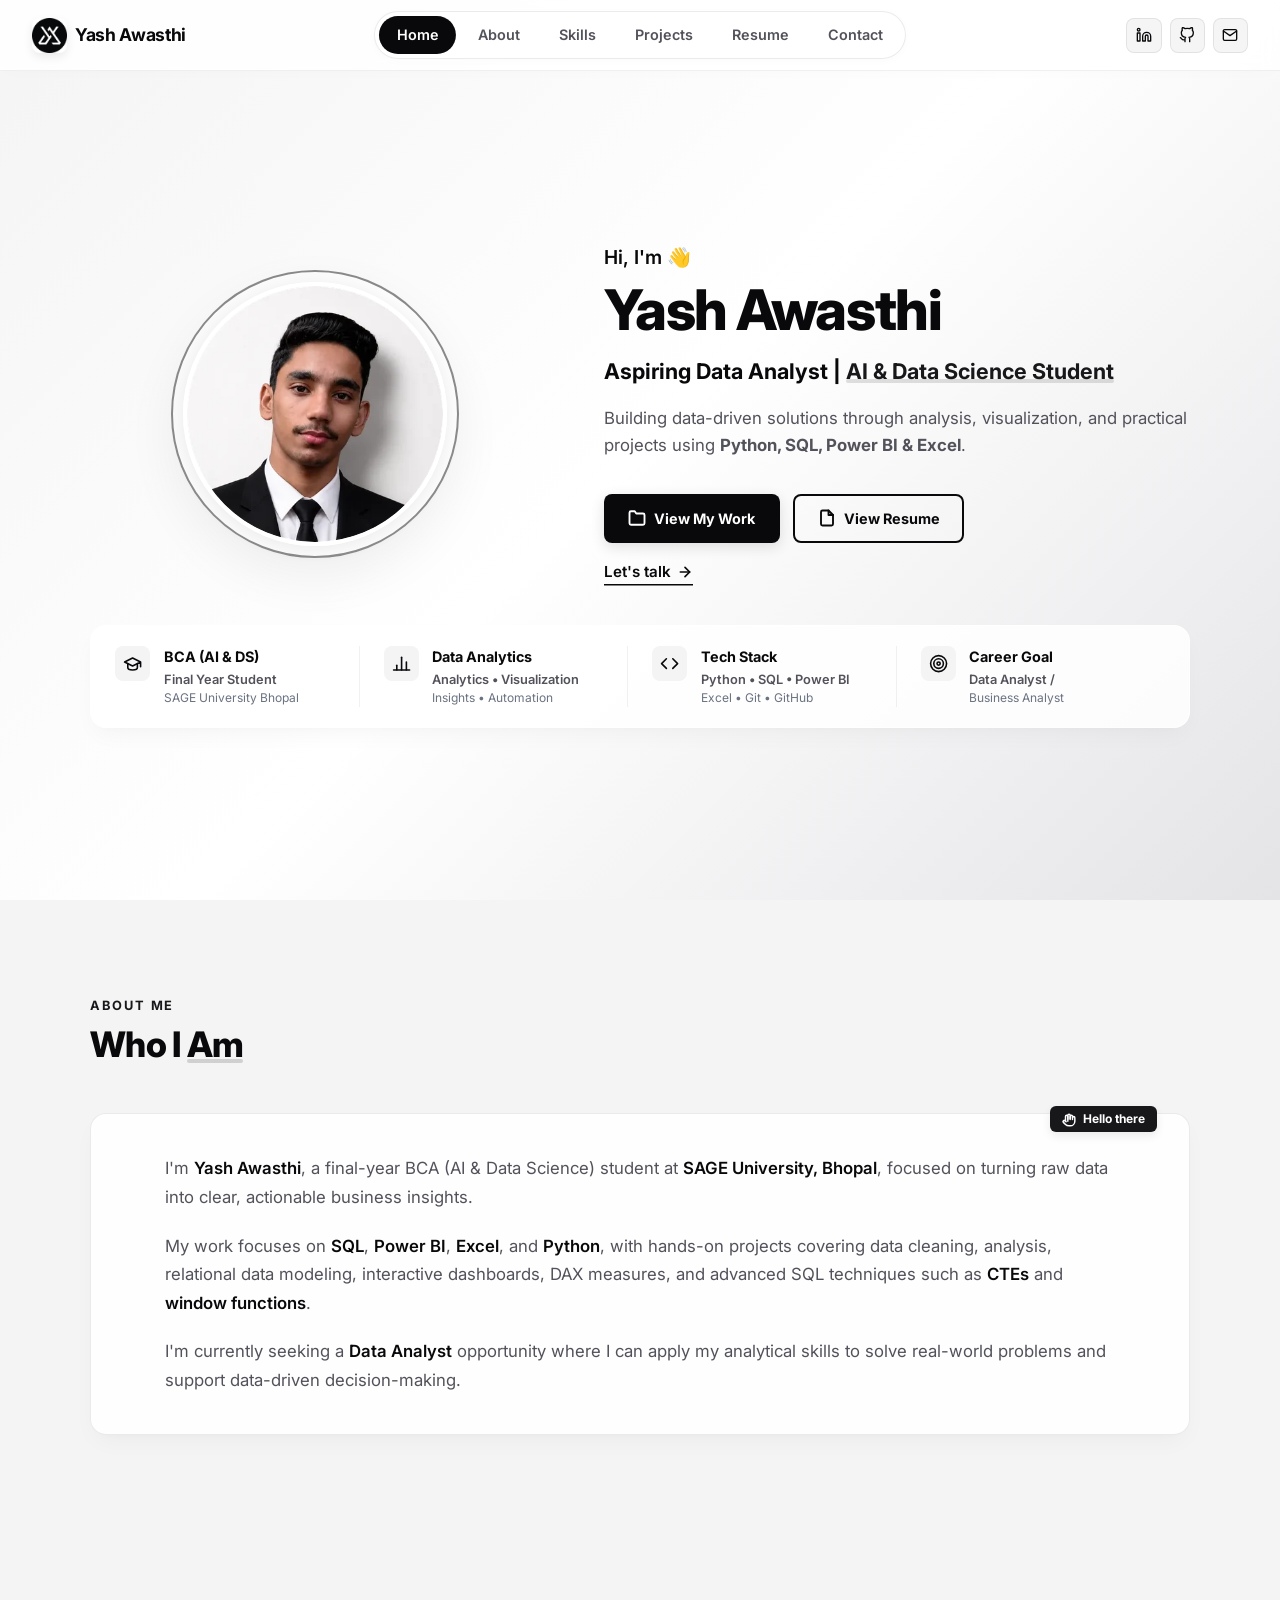
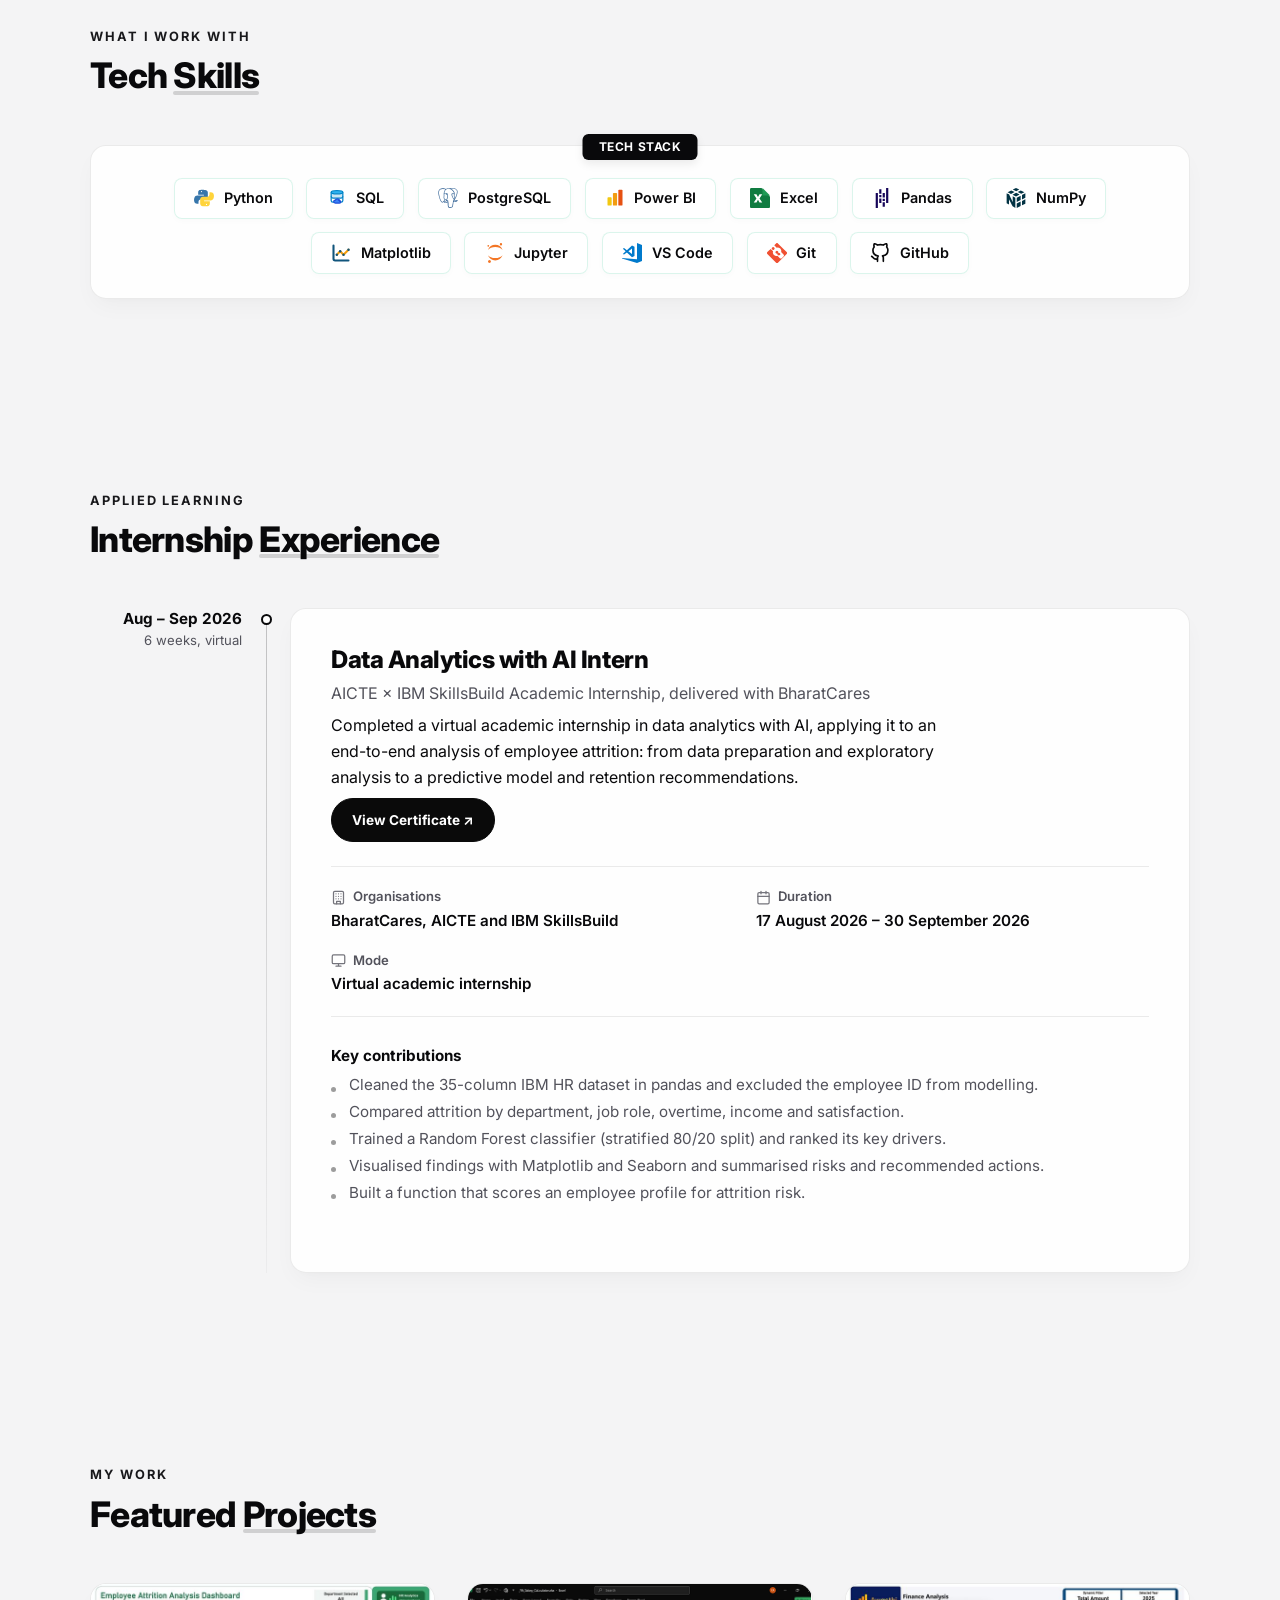
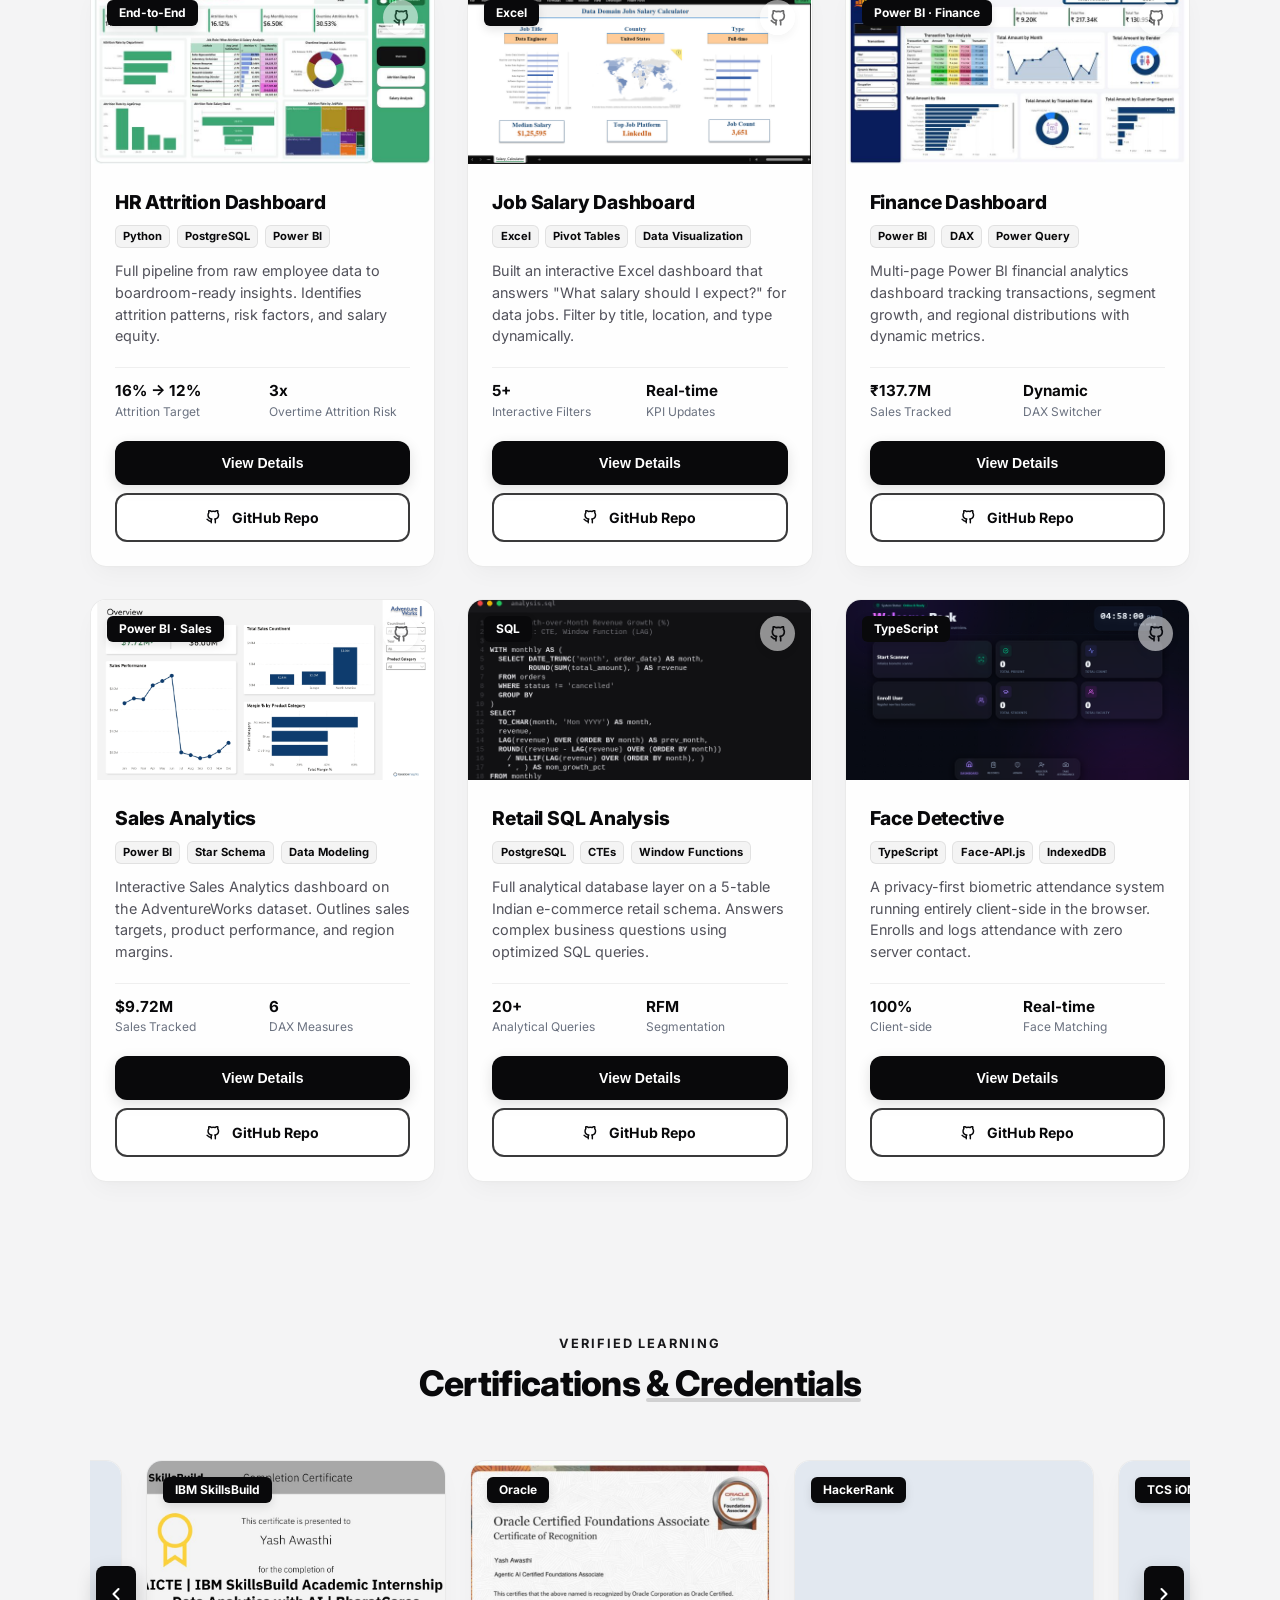
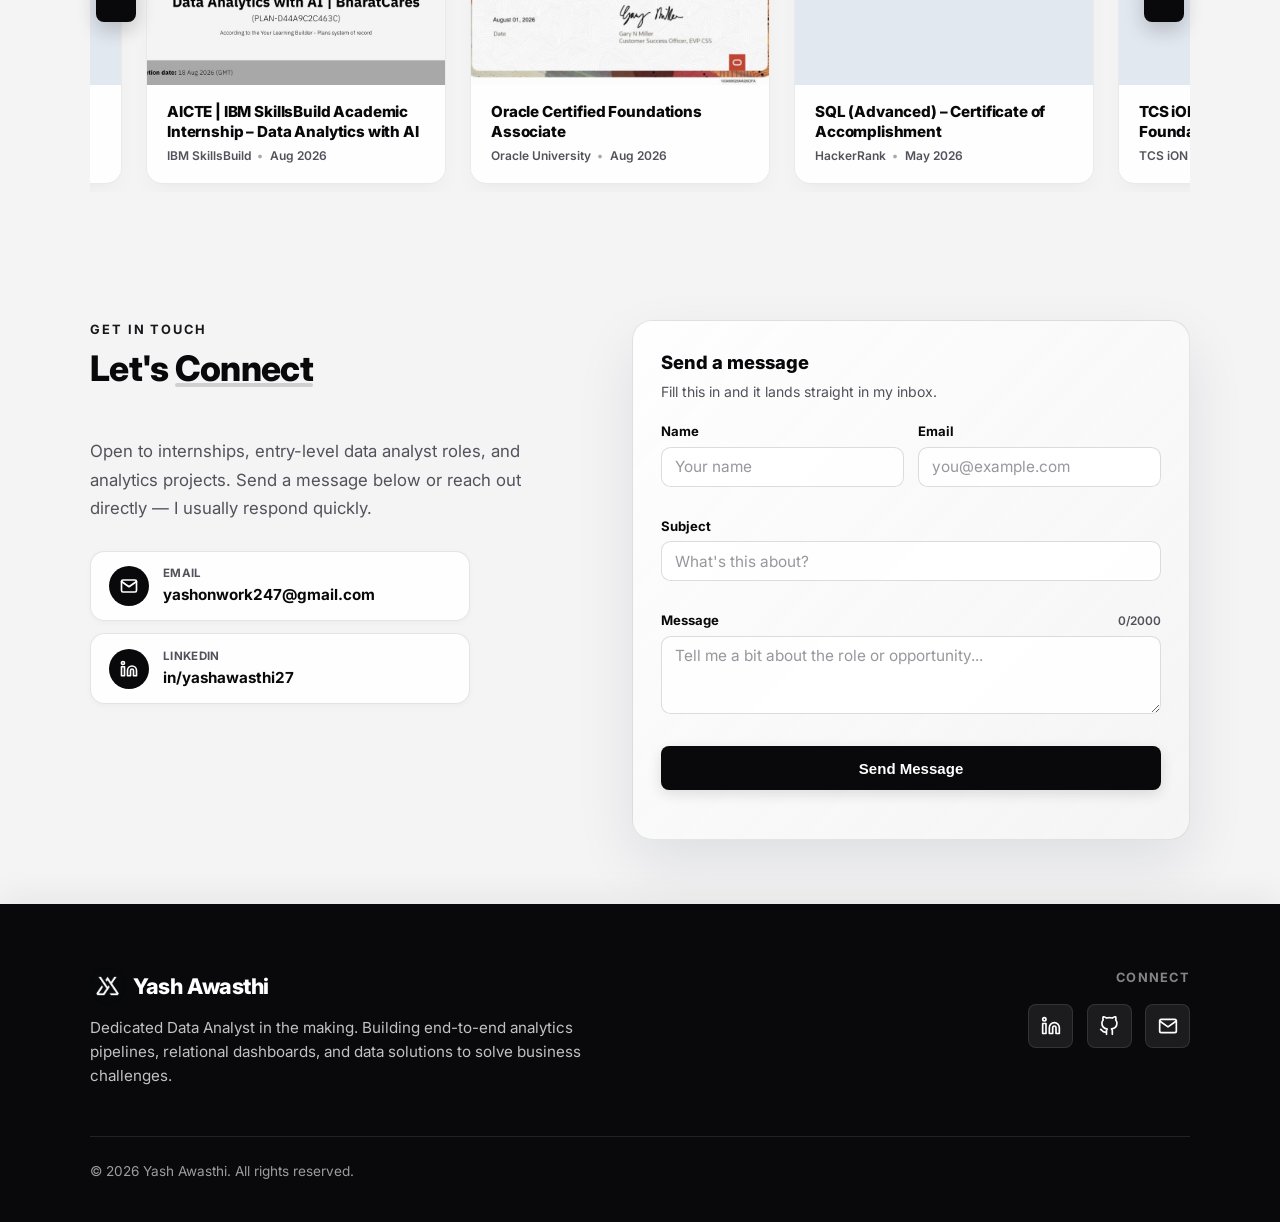
==== commit 385d56af: "Refactor code structure for improved readability and maintainability" ====
--- a/index.html
+++ b/index.html
@@ -41,7 +41,7 @@
     <link rel="preconnect" href="https://raw.githubusercontent.com">
     <link rel="dns-prefetch" href="https://raw.githubusercontent.com">
     <link href="https://fonts.googleapis.com/css2?family=Inter:wght@400;600;700;800&display=block" rel="stylesheet">
-    <link rel="stylesheet" href="./index.css?v=19">
+    <link rel="stylesheet" href="./index.css?v=20">
 
     <!-- Marked.js for markdown parsing -->
     <script src="https://cdn.jsdelivr.net/npm/marked/marked.min.js" defer></script>
@@ -483,6 +483,175 @@
         </div>
     </section>
 
+    <!-- ════════════ EXPERIENCE ════════════ -->
+    <section id="experience" class="section">
+        <div class="section-inner">
+            <span class="section-label sr">Applied learning</span>
+            <h2 class="section-title sr sr-delay-1">Internship <span>Experience</span></h2>
+
+            <div class="exp-item sr sr-delay-2">
+                <!-- Timeline rail -->
+                <div class="exp-rail">
+                    <p class="exp-rail-date">
+                        <time datetime="2026-08-17">Aug</time> &ndash; <time datetime="2026-09-30">Sep 2026</time>
+                    </p>
+                    <p class="exp-rail-sub">6 weeks, virtual</p>
+                </div>
+
+                <article class="exp-card" aria-labelledby="exp-role">
+                    <header class="exp-head">
+                        <h3 class="exp-role" id="exp-role">Data Analytics with AI Intern</h3>
+                        <p class="exp-programme">AICTE &times; IBM SkillsBuild Academic Internship, delivered with
+                            BharatCares</p>
+                        <p class="exp-summary">Completed a virtual academic internship in data analytics with AI,
+                            applying it to an end-to-end analysis of employee attrition: from data preparation and
+                            exploratory analysis to a predictive model and retention recommendations.</p>
+                        <p class="exp-head-link">
+                            <!-- Opens the existing certificate lightbox when JS is available; otherwise opens the
+                                 image in a new tab. To change the file, edit href and data-cert-img together. -->
+                            <a class="exp-link exp-link-quiet exp-cert-link"
+                                href="images/certs/ibm-skillsbuild-internship-certificate.jpg" target="_blank"
+                                rel="noopener noreferrer"
+                                data-cert-img="images/certs/ibm-skillsbuild-internship-certificate.jpg"
+                                data-cert-title="AICTE | IBM SkillsBuild Academic Internship - Data Analytics with AI | Certificate of Training"
+                                data-cert-issuer="BharatCares · AICTE · IBM SkillsBuild" data-cert-date="Aug – Sep 2026"
+                                data-cert-skills="Data Analytics,Artificial Intelligence (AI),IBM SkillsBuild">View
+                                Certificate &#8599;</a>
+                        </p>
+                    </header>
+
+                    <dl class="exp-meta">
+                        <div class="exp-meta-item">
+                            <dt>
+                                <svg xmlns="http://www.w3.org/2000/svg" width="15" height="15" viewBox="0 0 24 24"
+                                    fill="none" stroke="currentColor" stroke-width="2" stroke-linecap="round"
+                                    stroke-linejoin="round" aria-hidden="true">
+                                    <rect x="4" y="2" width="16" height="20" rx="2"></rect>
+                                    <path d="M9 22v-4h6v4"></path>
+                                    <path
+                                        d="M8 6h.01M12 6h.01M16 6h.01M8 10h.01M12 10h.01M16 10h.01M8 14h.01M12 14h.01M16 14h.01">
+                                    </path>
+                                </svg>
+                                Organisations
+                            </dt>
+                            <dd>BharatCares, AICTE and IBM SkillsBuild</dd>
+                        </div>
+                        <div class="exp-meta-item">
+                            <dt>
+                                <svg xmlns="http://www.w3.org/2000/svg" width="15" height="15" viewBox="0 0 24 24"
+                                    fill="none" stroke="currentColor" stroke-width="2" stroke-linecap="round"
+                                    stroke-linejoin="round" aria-hidden="true">
+                                    <rect x="3" y="4" width="18" height="18" rx="2"></rect>
+                                    <path d="M16 2v4M8 2v4M3 10h18"></path>
+                                </svg>
+                                Duration
+                            </dt>
+                            <dd>
+                                <time datetime="2026-08-17">17 August 2026</time> &ndash;
+                                <time datetime="2026-09-30">30 September 2026</time>
+                            </dd>
+                        </div>
+                        <div class="exp-meta-item">
+                            <dt>
+                                <svg xmlns="http://www.w3.org/2000/svg" width="15" height="15" viewBox="0 0 24 24"
+                                    fill="none" stroke="currentColor" stroke-width="2" stroke-linecap="round"
+                                    stroke-linejoin="round" aria-hidden="true">
+                                    <rect x="2" y="3" width="20" height="14" rx="2"></rect>
+                                    <path d="M8 21h8M12 17v4"></path>
+                                </svg>
+                                Mode
+                            </dt>
+                            <dd>Virtual academic internship</dd>
+                        </div>
+                        <div class="exp-meta-item">
+                    </dl>
+
+                    <h4 class="exp-subhead">Key contributions</h4>
+                    <ul class="exp-list">
+                        <li>Cleaned the 35-column IBM HR dataset in pandas and excluded the employee ID from
+                            modelling.</li>
+                        <li>Compared attrition by department, job role, overtime, income and satisfaction.</li>
+                        <li>Trained a Random Forest classifier (stratified 80/20 split) and ranked its key drivers.
+                        </li>
+                        <li>Visualised findings with Matplotlib and Seaborn and summarised risks and recommended
+                            actions.</li>
+                        <li>Built a function that scores an employee profile for attrition risk.</li>
+                    </ul>
+
+                    <!-- Scoped style for the summary line only. -->
+                    <style>
+                        #experience .exp-card .exp-list {
+                            display: block;
+                            gap: .25rem;
+                            margin-top: .5rem;
+                        }
+
+                        #experience .exp-card .exp-list li {
+                            margin: 0 0 .25rem;
+                            padding-top: 0;
+                            padding-bottom: 0;
+                            line-height: 1.5;
+                            font-size: .95rem;
+                        }
+
+                        #experience .exp-card .exp-list li:last-child {
+                            margin-bottom: 0;
+                        }
+
+                        #experience .exp-card .exp-subhead {
+                            margin-bottom: 0;
+                        }
+
+                        #experience .exp-summary {
+                            margin: .5rem 0 0;
+                            max-width: 62ch;
+                            line-height: 1.6;
+                        }
+
+                        #experience .exp-head-link {
+                            margin: .5rem 0 0;
+                        }
+
+                        #experience .exp-head-link .exp-cert-link {
+                            min-height: 44px;
+                            display: inline-flex;
+                            align-items: center;
+                            gap: .35rem;
+                            padding: 0 1.25rem;
+                            border-radius: 999px;
+                            border: 1px solid #0a0a0a;
+                            background: #0a0a0a;
+                            color: #fff;
+                            font-weight: 700;
+                            text-decoration: none;
+                            transition: transform .15s ease, box-shadow .15s ease;
+                        }
+
+                        #experience .exp-head-link .exp-cert-link:hover {
+                            transform: translateY(-1px);
+                            box-shadow: 0 4px 12px rgba(0, 0, 0, .25);
+                        }
+
+                        #experience .exp-head-link .exp-cert-link:focus-visible {
+                            outline: 2px solid #0a0a0a;
+                            outline-offset: 3px;
+                        }
+
+                        @media (prefers-reduced-motion: reduce) {
+                            #experience .exp-head-link .exp-cert-link {
+                                transition: none;
+                            }
+
+                            #experience .exp-head-link .exp-cert-link:hover {
+                                transform: none;
+                            }
+                        }
+                    </style>
+                </article>
+            </div>
+        </div>
+    </section>
+
     <!-- ════════════ PROJECTS ════════════ -->
     <section id="projects" class="section">
         <div class="section-inner">
@@ -1871,7 +2040,7 @@
             });
         });
 
-        const sections = ['hero', 'about', 'skills', 'projects', 'contact'].map(id => document.getElementById(id));
+        const sections = ['hero', 'about', 'skills', 'experience', 'projects', 'contact'].map(id => document.getElementById(id));
 
         const navObserver = new IntersectionObserver(entries => {
             entries.forEach(entry => {
@@ -2380,6 +2549,15 @@
         if (certModal) certModal.addEventListener('click', (e) => {
             if (e.target === certModal) closeCertModal();
         });
+        // Experience section: "View Certificate" reuses the certificate lightbox above.
+        // Without JS (or with ctrl/cmd/shift-click) the plain link opens the image in a new tab.
+        document.querySelectorAll('.exp-cert-link').forEach(link => {
+            link.addEventListener('click', (e) => {
+                if (!certModal || e.button !== 0 || e.metaKey || e.ctrlKey || e.shiftKey || e.altKey) return;
+                e.preventDefault();
+                openCertModal(link);
+            });
+        });
         window.addEventListener('keydown', (e) => {
             if (e.key === 'Escape' && certModal.classList.contains('show')) {
                 closeCertModal();
--- a/index.css
+++ b/index.css
@@ -97,16 +97,19 @@
     box-sizing: border-box;
 }
 
-html,
+html {
+    max-width: 100%;
+    /* Only the root (viewport) may own scrolling. Do NOT put overflow-x:hidden
+       on both html AND body: that turns body into its own scroll container
+       and breaks touch scrolling on mobile. */
+    overscroll-behavior-y: none;
+}
+
 body {
     max-width: 100%;
-    overflow-x: hidden;
-    -webkit-overflow-scrolling: touch;
-    /* Stops a horizontal swipe (e.g. the certs carousel hitting its edge)
-       or a vertical overscroll from chaining into the page's own bounce,
-       which is what exposes the browser's default white canvas behind the
-       fixed gradient layer for a frame on iOS/Android. */
-    overscroll-behavior: none;
+    /* `clip` hides horizontal overflow WITHOUT creating a scroll container
+       (unlike `hidden`), so touch scroll stays on the page. */
+    overflow-x: clip;
 }
 
 html {
@@ -2537,6 +2540,478 @@
 }
 
 /* ══════════════════════════════
+   EXPERIENCE SECTION
+   Reuses the site tokens (--card-border, --card-shadow, --radius-*, --text-*).
+   Everything is scoped under .exp-* so nothing else on the page is affected.
+   ══════════════════════════════ */
+.exp-item {
+    --exp-rail: 9.5rem;
+    --exp-gap: 3rem;
+    position: relative;
+    display: grid;
+    grid-template-columns: var(--exp-rail) minmax(0, 1fr);
+    column-gap: var(--exp-gap);
+    align-items: start;
+}
+
+/* Timeline: one hairline + one node. It fades out because the entry is
+   the start of a story, not the end of one. */
+.exp-item::before {
+    content: '';
+    position: absolute;
+    top: 0.5rem;
+    bottom: 0;
+    left: calc(var(--exp-rail) + var(--exp-gap) / 2);
+    width: 1px;
+    background: linear-gradient(to bottom, rgba(9, 9, 11, 0.22), rgba(9, 9, 11, 0.03));
+}
+
+.exp-item::after {
+    content: '';
+    position: absolute;
+    top: 0.4rem;
+    left: calc(var(--exp-rail) + var(--exp-gap) / 2 - 5.5px);
+    width: 11px;
+    height: 11px;
+    box-sizing: border-box;
+    border-radius: 50%;
+    background: var(--bg-light);
+    border: 2px solid var(--primary-green);
+}
+
+.exp-rail {
+    text-align: right;
+}
+
+.exp-rail p {
+    margin: 0;
+}
+
+.exp-rail-date {
+    font-size: 0.95rem;
+    font-weight: 700;
+    line-height: 1.5;
+    color: var(--text-primary);
+}
+
+.exp-rail-sub {
+    font-size: 0.82rem;
+    line-height: 1.5;
+    color: var(--text-secondary);
+}
+
+.exp-card {
+    background: rgba(255, 255, 255, 0.85);
+    border: 1px solid var(--card-border);
+    border-radius: var(--radius-lg);
+    padding: 2.25rem 2.5rem;
+    box-shadow: var(--card-shadow);
+    transition: box-shadow var(--transition-normal);
+}
+
+.exp-card:hover {
+    box-shadow: var(--card-shadow-hover);
+}
+
+.exp-head {
+    margin-bottom: 1.5rem;
+}
+
+.exp-role {
+    margin: 0;
+    font-size: 1.5rem;
+    font-weight: 800;
+    letter-spacing: -0.02em;
+    line-height: 1.25;
+    color: var(--text-primary);
+}
+
+.exp-programme {
+    margin: 0.4rem 0 0;
+    font-size: 1rem;
+    line-height: 1.5;
+    color: var(--text-secondary);
+}
+
+/* Role details */
+.exp-meta {
+    display: grid;
+    grid-template-columns: repeat(2, minmax(0, 1fr));
+    gap: 1.1rem 2rem;
+    margin: 0 0 1.75rem;
+    padding: 1.25rem 0;
+    border-top: 1px solid var(--card-border);
+    border-bottom: 1px solid var(--card-border);
+}
+
+.exp-meta-item dt {
+    display: flex;
+    align-items: center;
+    gap: 0.45rem;
+    margin: 0 0 0.2rem;
+    font-size: 0.82rem;
+    font-weight: 600;
+    color: var(--text-secondary);
+}
+
+.exp-meta-item dt svg {
+    flex: none;
+    opacity: 0.8;
+}
+
+.exp-meta-item dd {
+    margin: 0;
+    font-size: 0.95rem;
+    font-weight: 600;
+    line-height: 1.5;
+    color: var(--text-primary);
+}
+
+.exp-subhead {
+    margin: 0 0 0.75rem;
+    font-size: 0.95rem;
+    font-weight: 700;
+    line-height: 1.4;
+    color: var(--text-primary);
+}
+
+/* Responsibilities */
+.exp-list {
+    list-style: none;
+    margin: 0 0 2rem;
+    padding: 0;
+}
+
+.exp-list li {
+    position: relative;
+    margin-bottom: 0.55rem;
+    padding-left: 1.15rem;
+    font-size: 0.98rem;
+    line-height: 1.65;
+    color: var(--text-secondary);
+}
+
+.exp-list li:last-child {
+    margin-bottom: 0;
+}
+
+.exp-list li::before {
+    content: '';
+    position: absolute;
+    left: 0;
+    top: 0.8em;
+    width: 5px;
+    height: 5px;
+    border-radius: 50%;
+    background: rgba(9, 9, 11, 0.4);
+}
+
+/* Key project */
+.exp-project {
+    padding: 1.5rem 1.6rem;
+    border: 1px solid var(--card-border);
+    border-radius: var(--radius-md);
+    background: rgba(9, 9, 11, 0.025);
+}
+
+.exp-project .exp-subhead {
+    margin-bottom: 0.25rem;
+    font-size: 0.85rem;
+    color: var(--text-secondary);
+}
+
+.exp-project-name {
+    margin: 0;
+    font-size: 1.15rem;
+    font-weight: 700;
+    letter-spacing: -0.01em;
+    line-height: 1.35;
+    color: var(--text-primary);
+}
+
+.exp-project-desc {
+    max-width: 70ch;
+    margin: 0.55rem 0 1rem;
+    font-size: 0.95rem;
+    line-height: 1.65;
+    color: var(--text-secondary);
+}
+
+.exp-tech {
+    display: flex;
+    align-items: flex-start;
+    gap: 0.6rem;
+    color: var(--text-secondary);
+}
+
+.exp-tech>svg {
+    flex: none;
+    margin-top: 0.4rem;
+}
+
+.exp-chips {
+    display: flex;
+    flex-wrap: wrap;
+    gap: 0.35rem;
+    margin: 0;
+    padding: 0;
+    list-style: none;
+}
+
+.exp-chips li {
+    padding: 0.25rem 0.6rem;
+    border: 1px solid rgba(9, 9, 11, 0.12);
+    border-radius: var(--radius-full);
+    background: #ffffff;
+    font-size: 0.8rem;
+    font-weight: 600;
+    line-height: 1.4;
+    color: var(--text-primary);
+}
+
+/* Results: deliberately small and quiet */
+.exp-results {
+    margin-top: 1.25rem;
+    padding-top: 1.1rem;
+    border-top: 1px solid var(--card-border);
+}
+
+.exp-results-caption {
+    margin: 0 0 0.9rem;
+    font-size: 0.82rem;
+    font-weight: 600;
+    line-height: 1.5;
+    color: var(--text-secondary);
+}
+
+.exp-stats {
+    display: grid;
+    grid-template-columns: repeat(4, minmax(0, 1fr));
+    gap: 1rem 1.25rem;
+    margin: 0;
+}
+
+.exp-stat {
+    display: flex;
+    flex-direction: column-reverse;
+    justify-content: flex-end;
+    gap: 0.15rem;
+}
+
+.exp-stat dd {
+    margin: 0;
+    font-size: 1.4rem;
+    font-weight: 800;
+    letter-spacing: -0.02em;
+    line-height: 1.2;
+    font-variant-numeric: tabular-nums;
+    color: var(--text-primary);
+}
+
+.exp-stat dt {
+    font-size: 0.78rem;
+    line-height: 1.35;
+    color: var(--text-secondary);
+}
+
+.exp-results-note {
+    margin: 0.9rem 0 0;
+    font-size: 0.78rem;
+    line-height: 1.55;
+    color: var(--text-secondary);
+}
+
+/* Text links */
+.exp-link {
+    display: inline-block;
+    margin-top: 1.25rem;
+    padding-bottom: 1px;
+    border-bottom: 1px solid rgba(9, 9, 11, 0.3);
+    font-size: 0.92rem;
+    font-weight: 700;
+    text-decoration: none;
+    color: var(--text-primary);
+    transition: border-color var(--transition-fast), color var(--transition-fast);
+}
+
+.exp-link:hover {
+    border-bottom-color: var(--primary-green);
+}
+
+.exp-link:focus-visible {
+    outline: 2px solid var(--primary-green);
+    outline-offset: 4px;
+    border-radius: 2px;
+}
+
+.exp-foot {
+    display: flex;
+    align-items: center;
+    justify-content: space-between;
+    gap: 1rem;
+    margin-top: 1.75rem;
+    padding-top: 1rem;
+    border-top: 1px solid var(--card-border);
+}
+
+.exp-foot span {
+    font-size: 0.85rem;
+    color: var(--text-secondary);
+}
+
+.exp-link-quiet {
+    margin-top: 0;
+    border-bottom-color: transparent;
+    font-size: 0.85rem;
+    font-weight: 600;
+    color: var(--text-secondary);
+}
+
+.exp-link-quiet:hover {
+    color: var(--text-primary);
+    border-bottom-color: rgba(9, 9, 11, 0.3);
+}
+
+.exp-visually-hidden {
+    position: absolute;
+    width: 1px;
+    height: 1px;
+    margin: -1px;
+    padding: 0;
+    overflow: hidden;
+    clip: rect(0, 0, 0, 0);
+    white-space: nowrap;
+    border: 0;
+}
+
+/* Tablet: narrower rail, tighter card */
+@media (max-width: 1024px) {
+    .exp-item {
+        --exp-rail: 7.5rem;
+        --exp-gap: 2.25rem;
+    }
+
+    .exp-card {
+        padding: 2rem 2rem;
+    }
+}
+
+/* Mobile: the rail folds into a line above the card; timeline moves to the left edge */
+@media (max-width: 768px) {
+    .exp-item {
+        grid-template-columns: minmax(0, 1fr);
+        padding-left: 1.6rem;
+    }
+
+    .exp-item::before {
+        left: 5px;
+    }
+
+    .exp-item::after {
+        left: 0;
+    }
+
+    .exp-rail {
+        display: flex;
+        flex-wrap: wrap;
+        align-items: baseline;
+        gap: 0 0.65rem;
+        margin-bottom: 0.9rem;
+        text-align: left;
+    }
+
+    .exp-card {
+        padding: 1.5rem 1.25rem;
+    }
+
+    .exp-role {
+        font-size: 1.3rem;
+    }
+
+    .exp-meta {
+        grid-template-columns: minmax(0, 1fr);
+        gap: 1rem;
+    }
+
+    .exp-project {
+        padding: 1.25rem 1.1rem;
+    }
+
+    .exp-stats {
+        grid-template-columns: repeat(2, minmax(0, 1fr));
+    }
+
+    .exp-foot {
+        flex-wrap: wrap;
+    }
+}
+
+@media (max-width: 390px) {
+    .exp-item {
+        padding-left: 1.35rem;
+    }
+
+    .exp-card {
+        padding: 1.25rem 1rem;
+    }
+}
+
+@media (hover: none) and (pointer: coarse) {
+    .exp-card:hover {
+        box-shadow: var(--card-shadow);
+    }
+}
+
+@media (prefers-reduced-motion: reduce) {
+
+    .exp-item.sr,
+    .exp-item.sr.visible {
+        opacity: 1;
+        transform: none;
+        transition: none;
+    }
+
+    .exp-card,
+    .exp-link {
+        transition: none;
+    }
+}
+
+/* ══════════════════════════════
+   NAVBAR: tablet fit for the 7-link pill
+   Between the hamburger breakpoint (768px) and ~1100px the centred pill
+   collided with the logo and social icons. Tighten the pill only in that
+   range; desktop and mobile layouts are untouched.
+   ══════════════════════════════ */
+@media (min-width: 769px) and (max-width: 1100px) {
+    .nav-pill {
+        gap: 0.125rem;
+    }
+
+    .nav-link {
+        padding: 0.45rem 0.6rem;
+        font-size: 0.82rem;
+    }
+
+    .navbar-socials {
+        gap: 0.35rem;
+    }
+}
+
+@media (min-width: 769px) and (max-width: 880px) {
+    .logo-text {
+        display: none;
+    }
+}
+
+@media (min-width: 769px) and (max-width: 840px) {
+    .nav-link {
+        padding: 0.4rem 0.45rem;
+        font-size: 0.8rem;
+    }
+}
+
+/* ══════════════════════════════
    RESPONSIVE MEDIA QUERIES
    ══════════════════════════════ */
 @media (max-width: 1024px) {
--- a/vendor/lenis.css
+++ b/vendor/lenis.css
@@ -0,0 +1,26 @@
+html.lenis,
+html.lenis body {
+  height: auto;
+}
+
+.lenis:not(.lenis-autoToggle).lenis-stopped {
+  overflow: clip;
+}
+
+.lenis [data-lenis-prevent],
+.lenis [data-lenis-prevent-wheel],
+.lenis [data-lenis-prevent-touch],
+.lenis [data-lenis-prevent-vertical],
+.lenis [data-lenis-prevent-horizontal] {
+  overscroll-behavior: contain;
+}
+
+.lenis.lenis-smooth iframe {
+  pointer-events: none;
+}
+
+.lenis.lenis-autoToggle {
+  transition-property: overflow;
+  transition-duration: 1ms;
+  transition-behavior: allow-discrete;
+}
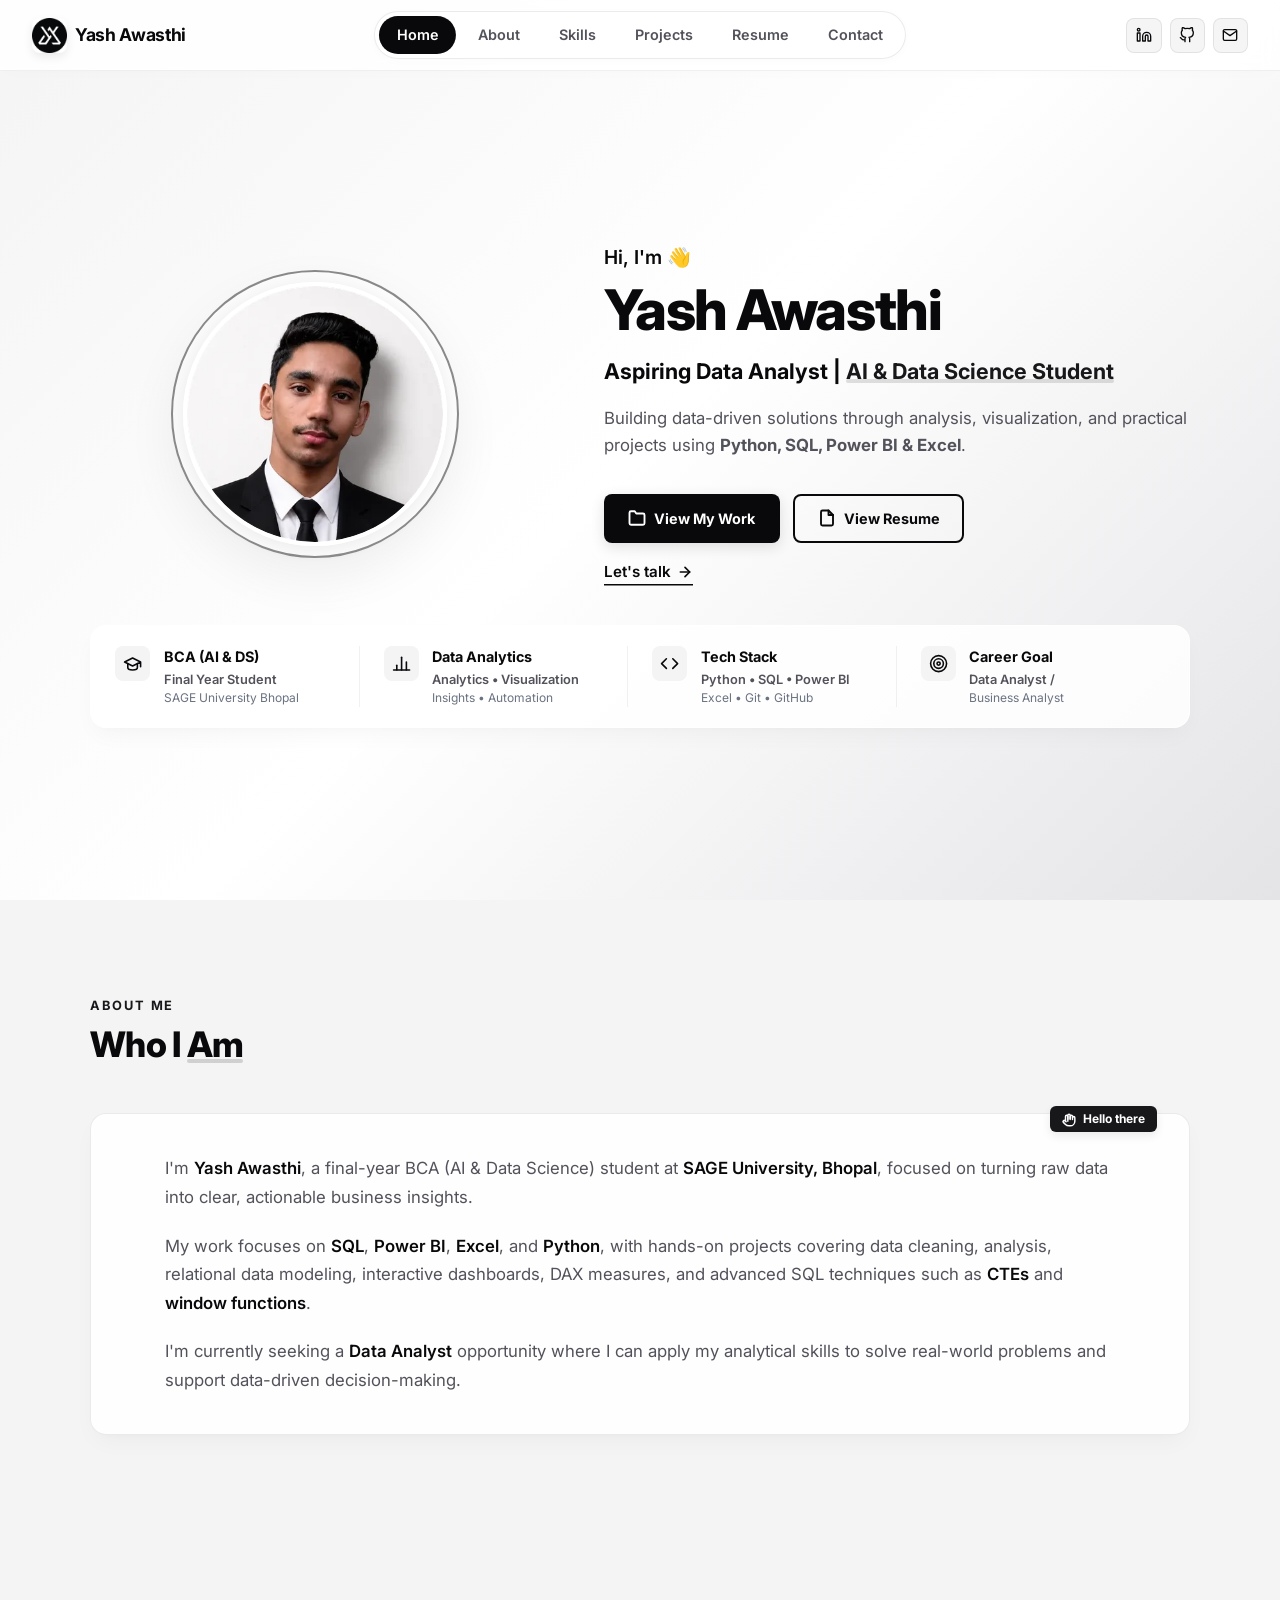
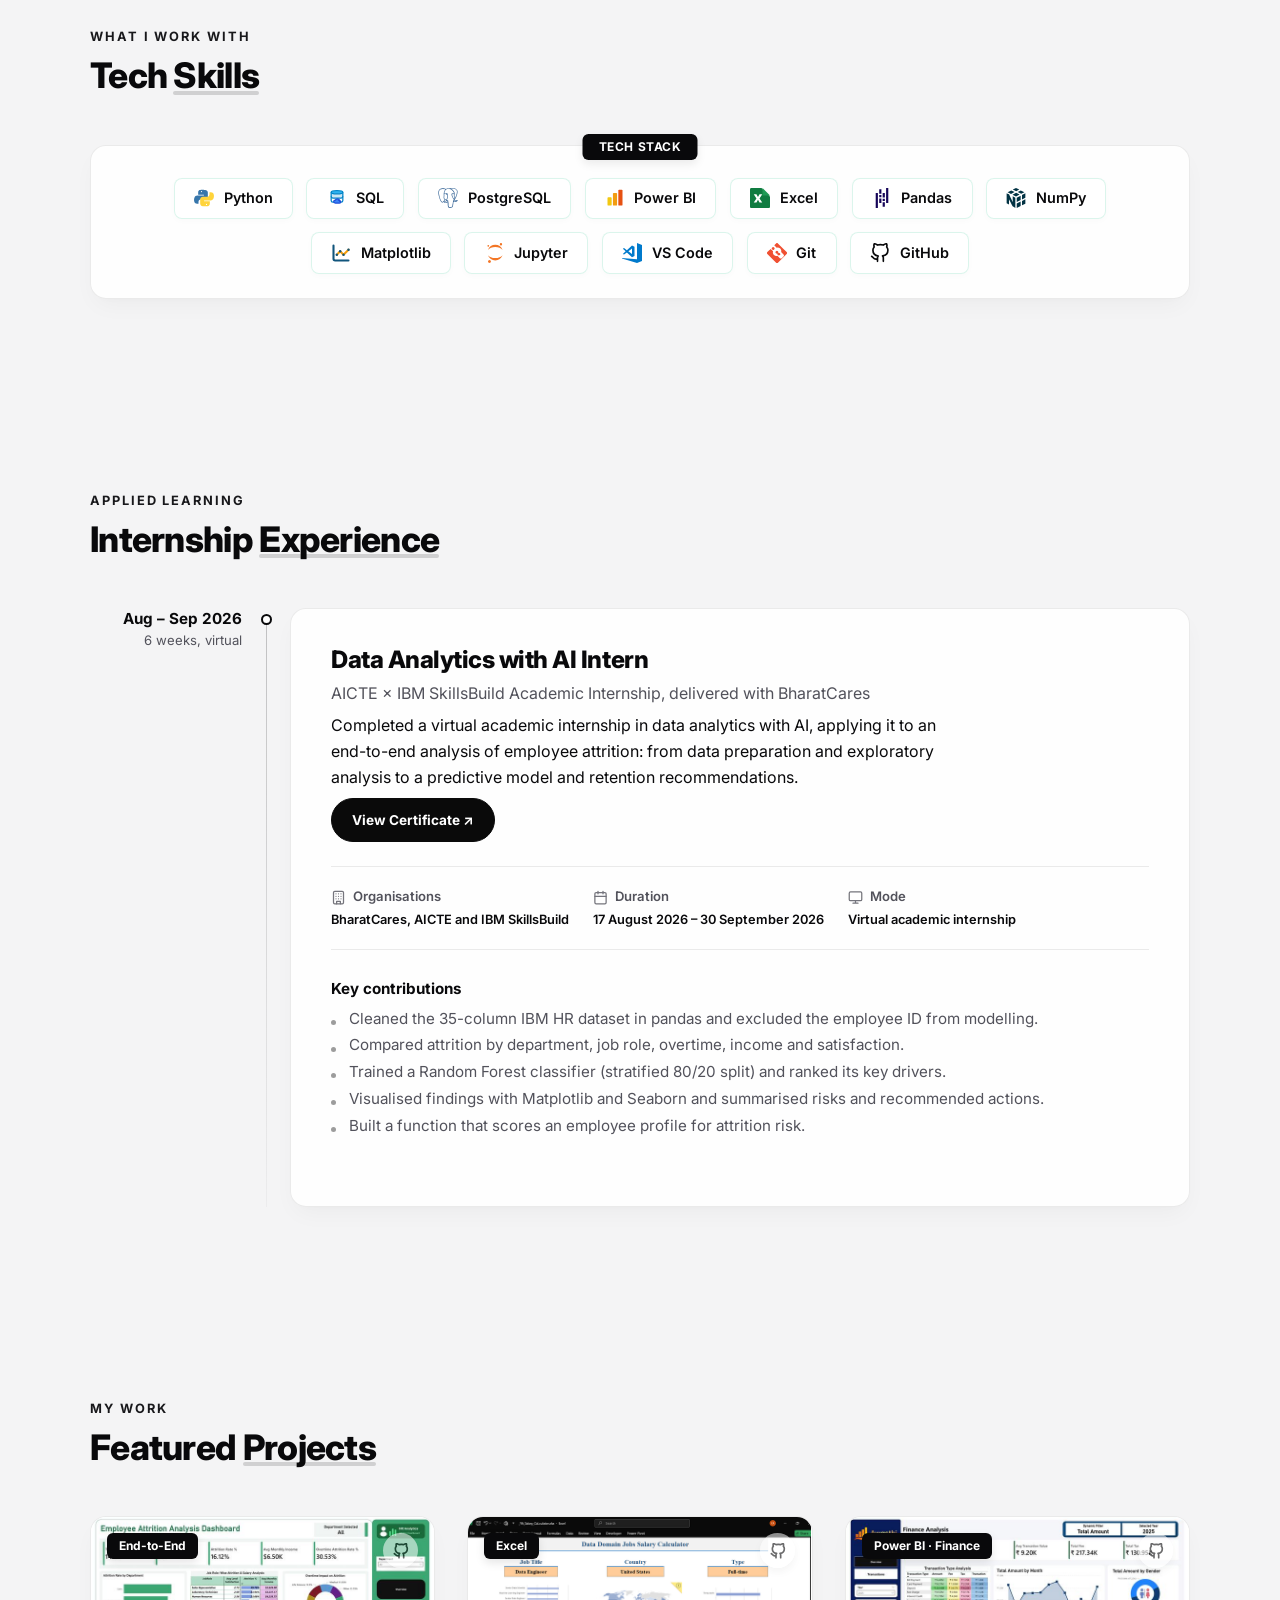
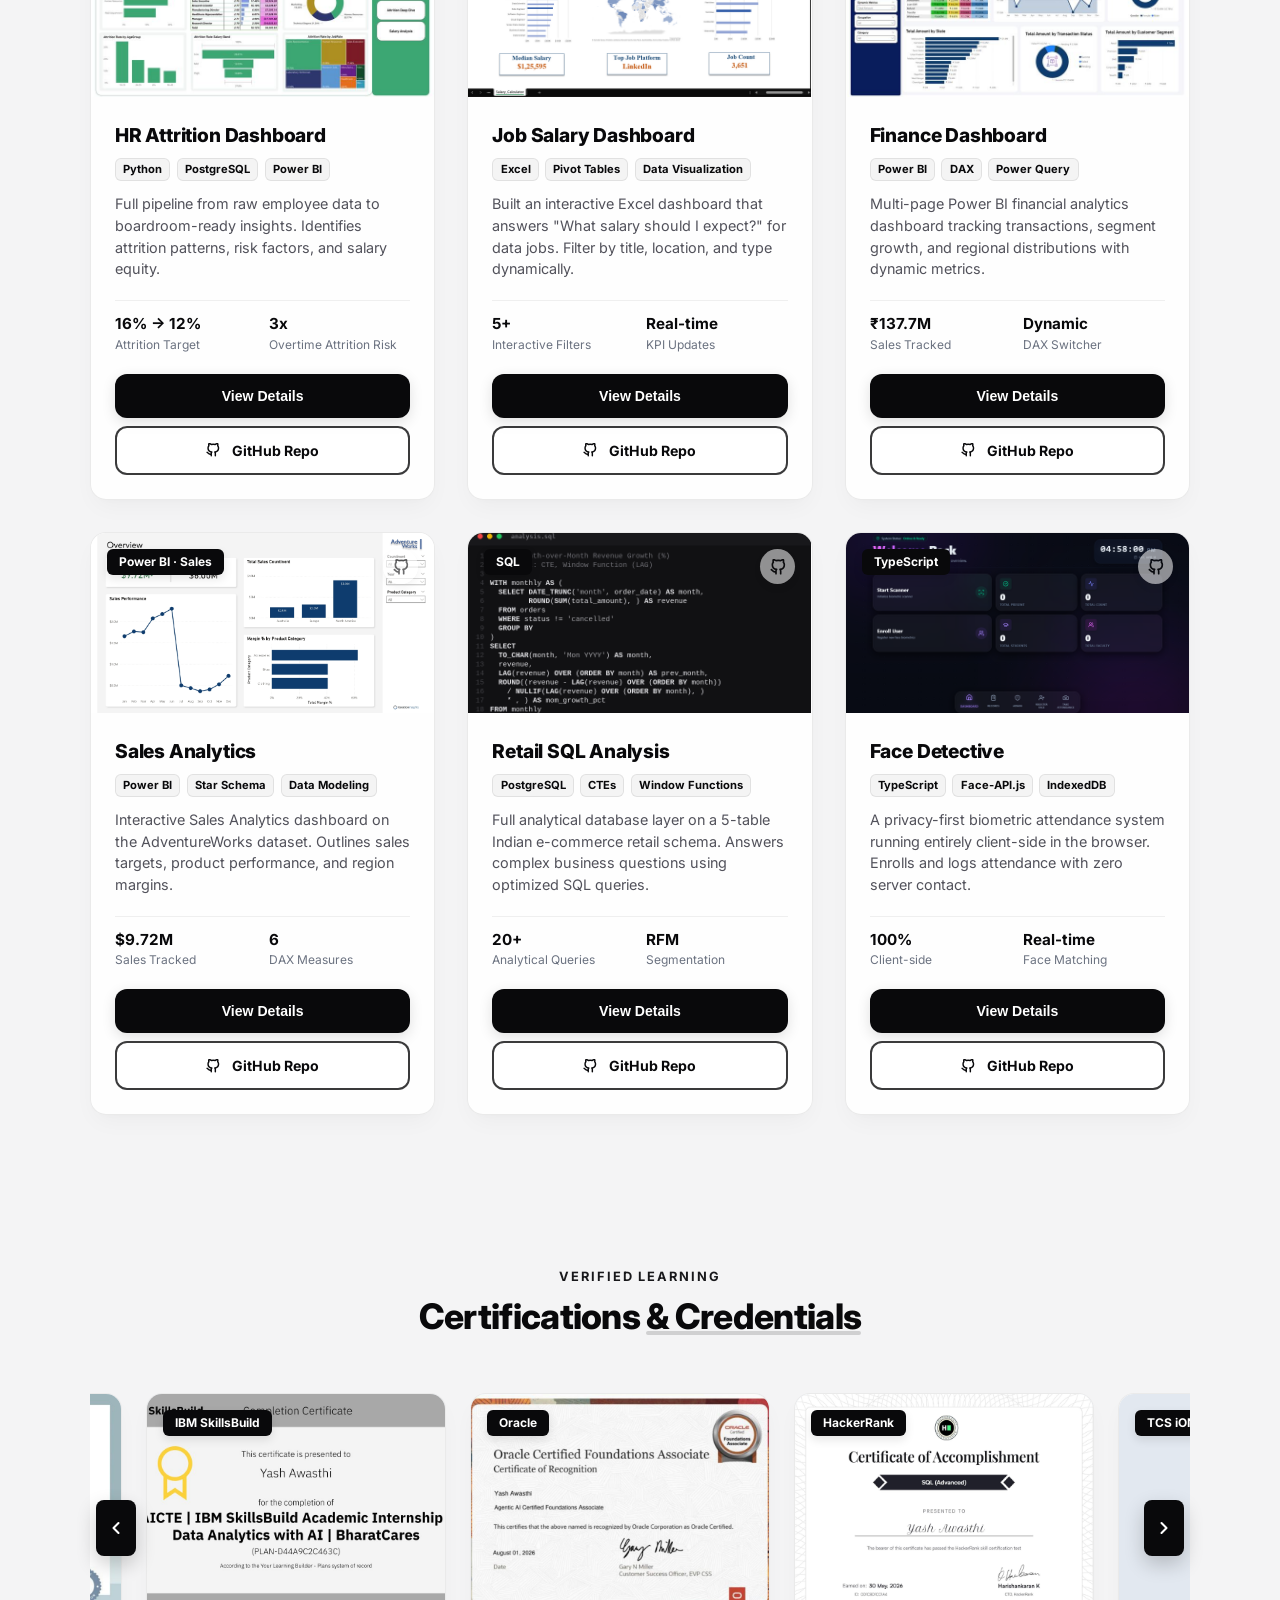
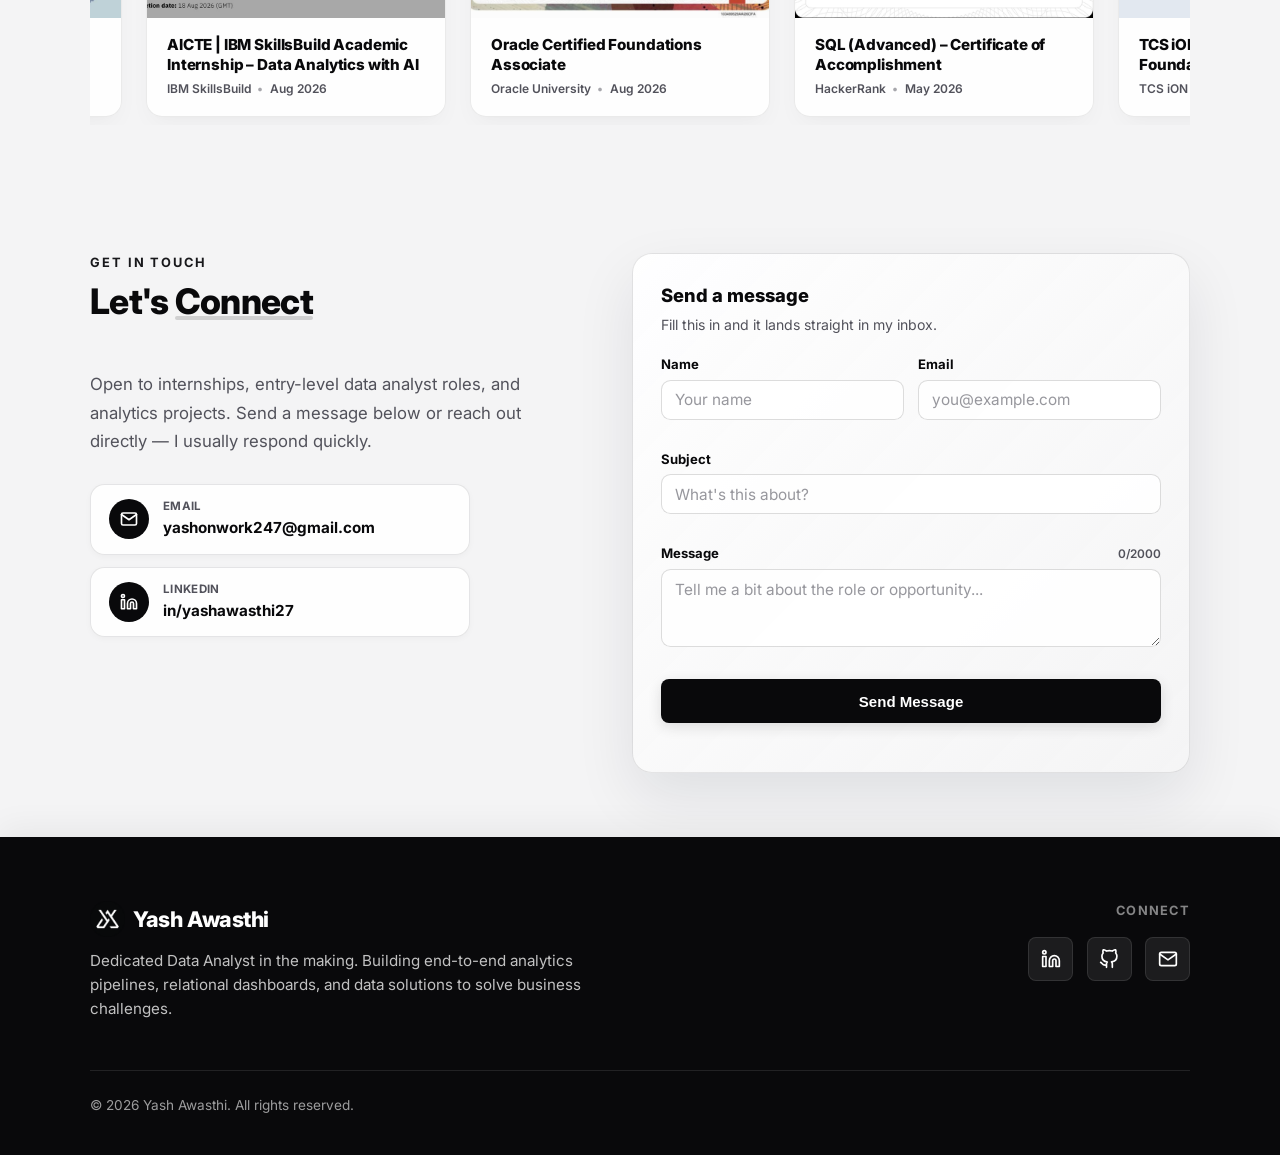
==== commit 9102e99e: "Enhance experience section layout for better responsiveness and readability" ====
--- a/index.html
+++ b/index.html
@@ -563,7 +563,6 @@
                             </dt>
                             <dd>Virtual academic internship</dd>
                         </div>
-                        <div class="exp-meta-item">
                     </dl>
 
                     <h4 class="exp-subhead">Key contributions</h4>
@@ -596,6 +595,46 @@
 
                         #experience .exp-card .exp-list li:last-child {
                             margin-bottom: 0;
+                        }
+
+                        /* Organisations / Duration / Mode on one line; wraps on narrow screens */
+                        #experience .exp-card .exp-meta {
+                            display: flex;
+                            flex-wrap: nowrap;
+                            align-items: flex-start;
+                            gap: .75rem 1.5rem;
+                        }
+
+                        #experience .exp-card .exp-meta-item {
+                            flex: 0 1 auto;
+                            min-width: 0;
+                        }
+
+                        #experience .exp-card .exp-meta-item dd {
+                            margin: 0;
+                            font-size: .8rem;
+                            white-space: nowrap;
+                        }
+
+                        @media (max-width: 1100px) {
+                            #experience .exp-card .exp-meta {
+                                gap: .75rem 1.25rem;
+                            }
+
+                            #experience .exp-card .exp-meta-item dd {
+                                font-size: .72rem;
+                            }
+                        }
+
+                        @media (max-width: 900px) {
+                            #experience .exp-card .exp-meta {
+                                flex-wrap: wrap;
+                            }
+
+                            #experience .exp-card .exp-meta-item dd {
+                                font-size: .85rem;
+                                white-space: normal;
+                            }
                         }
 
                         #experience .exp-card .exp-subhead {
